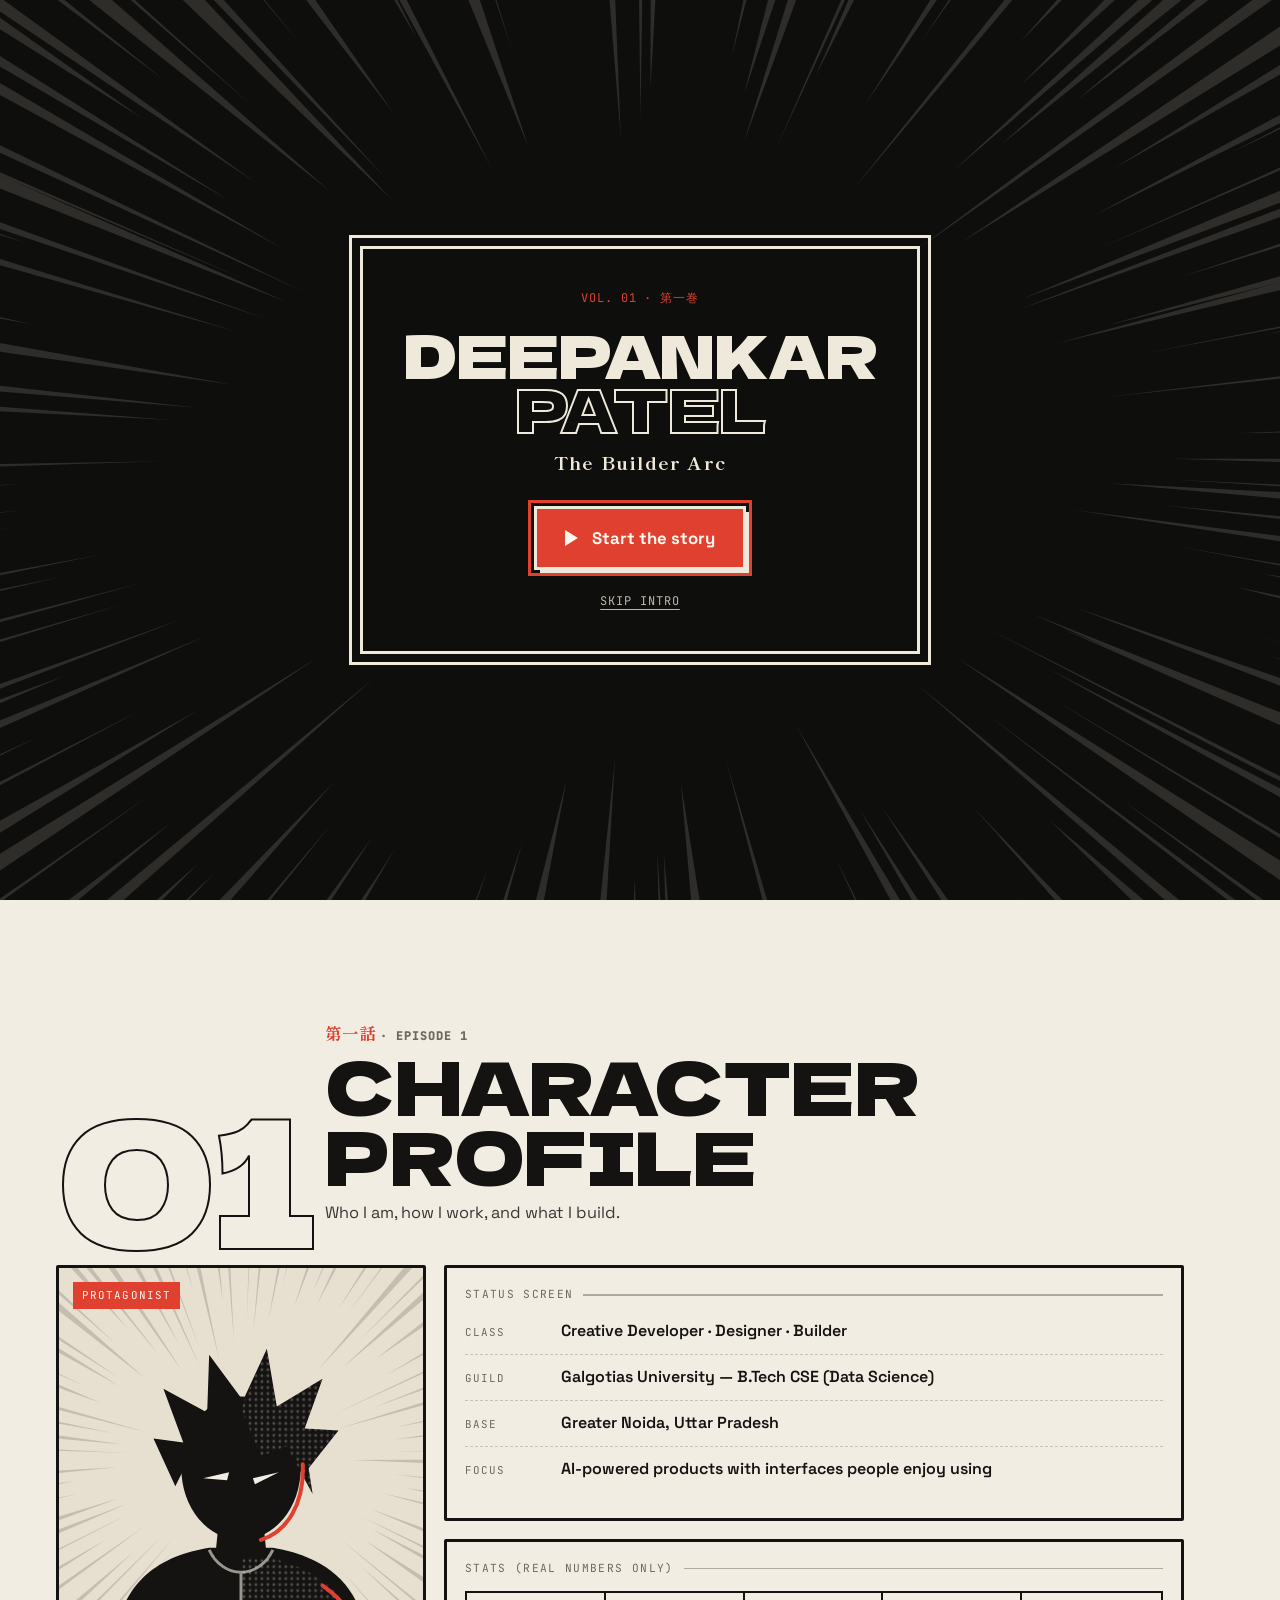
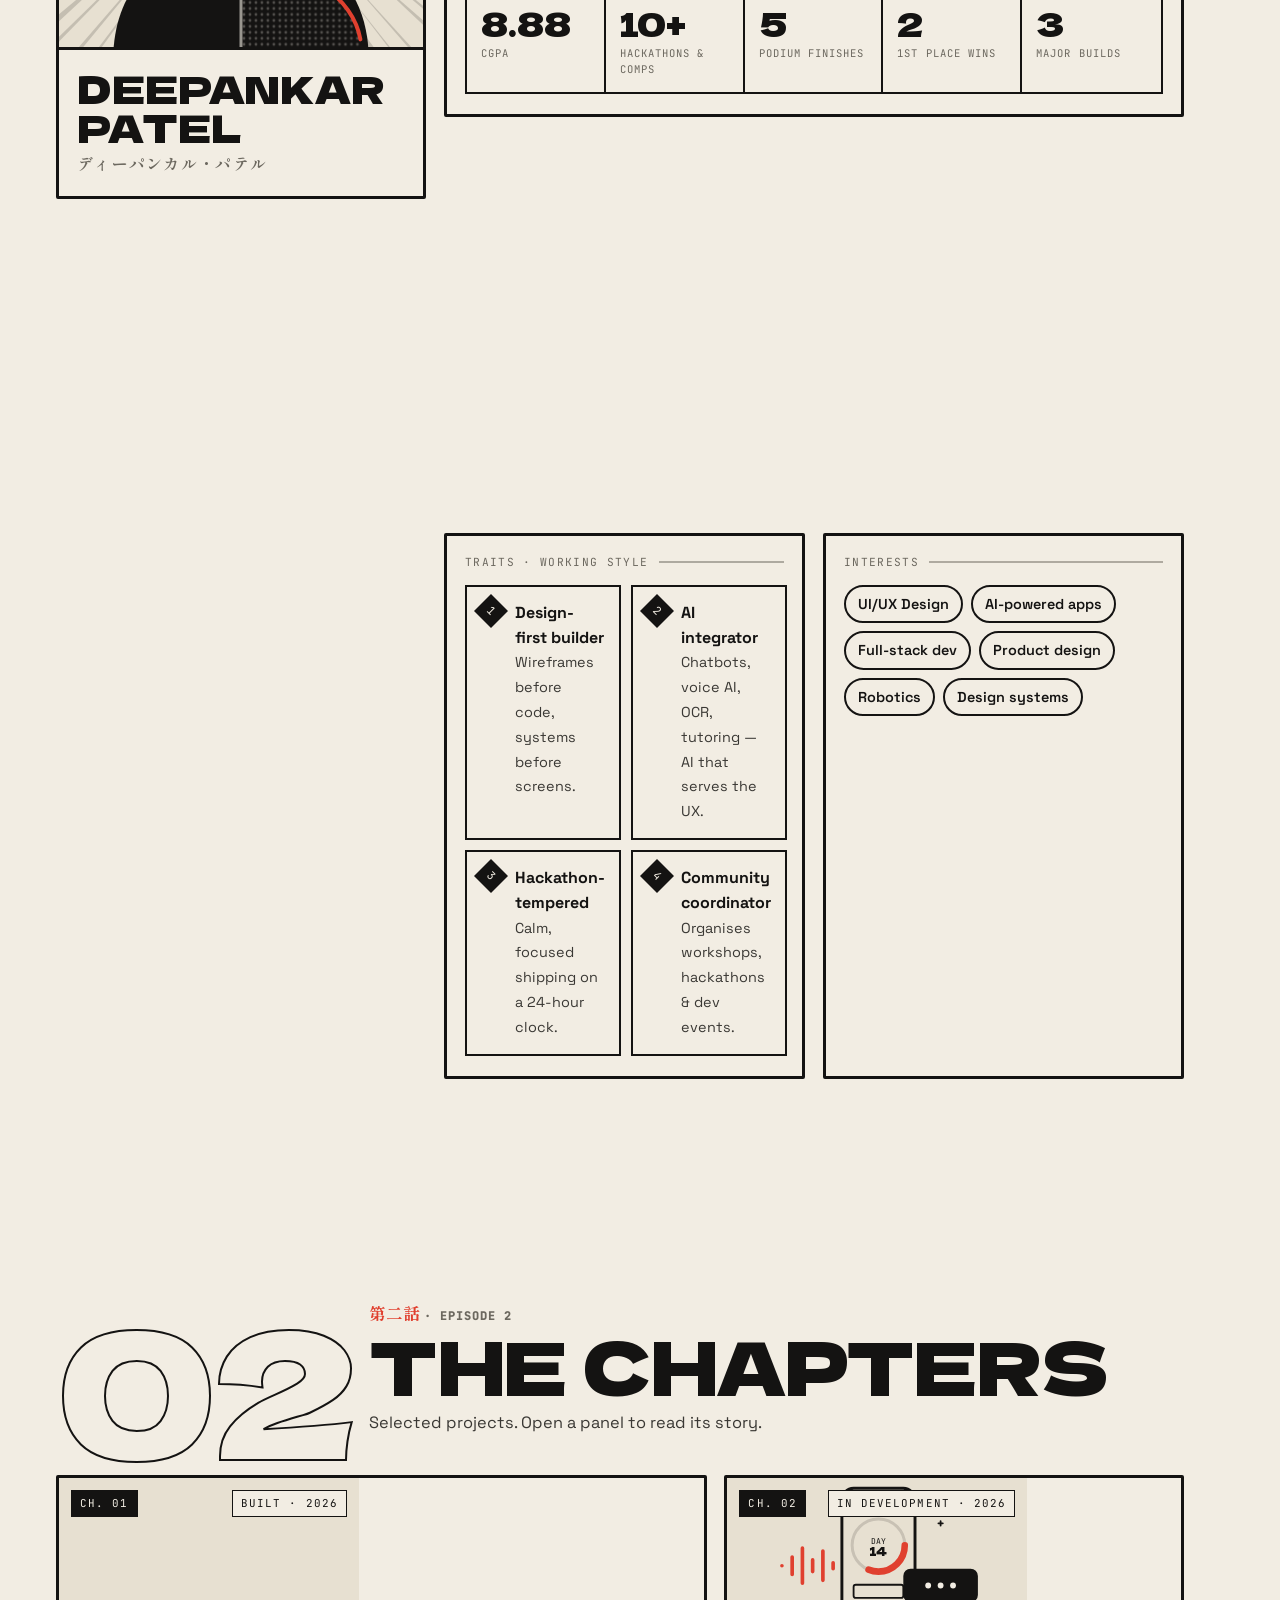
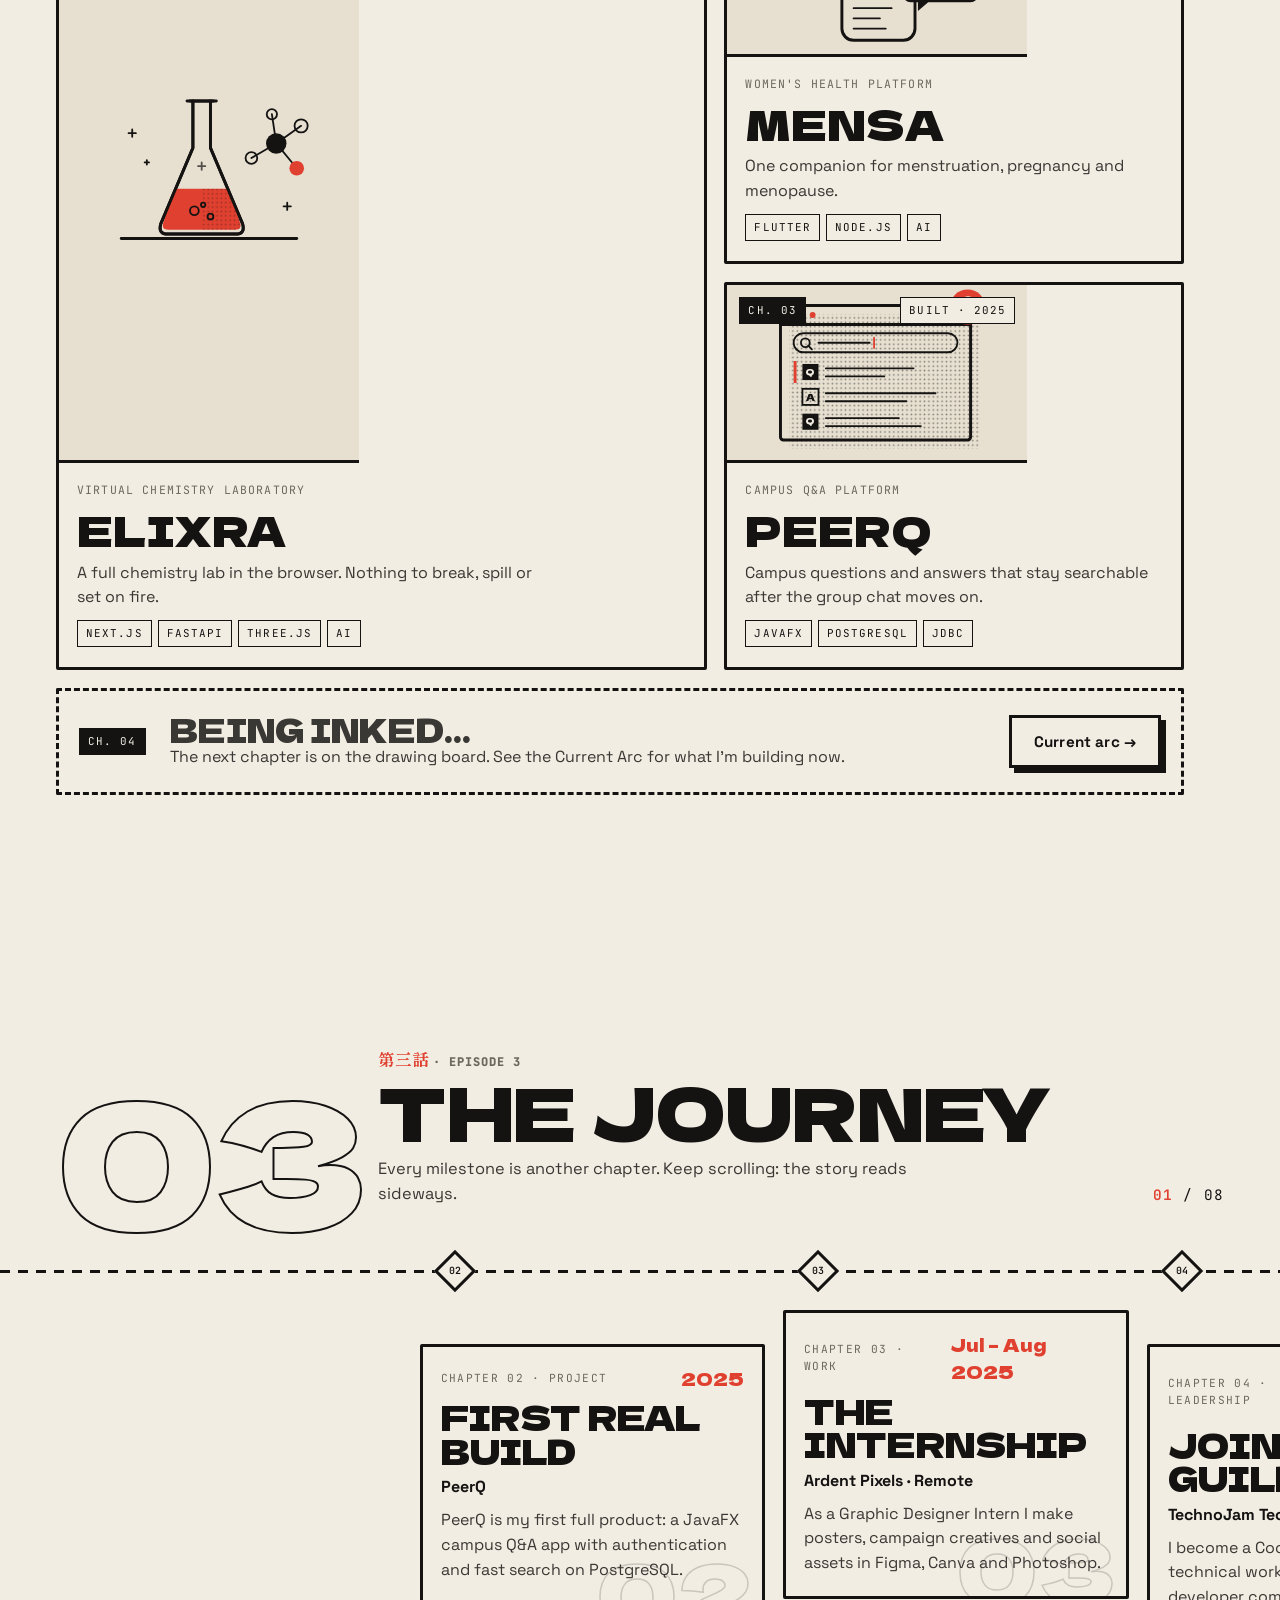
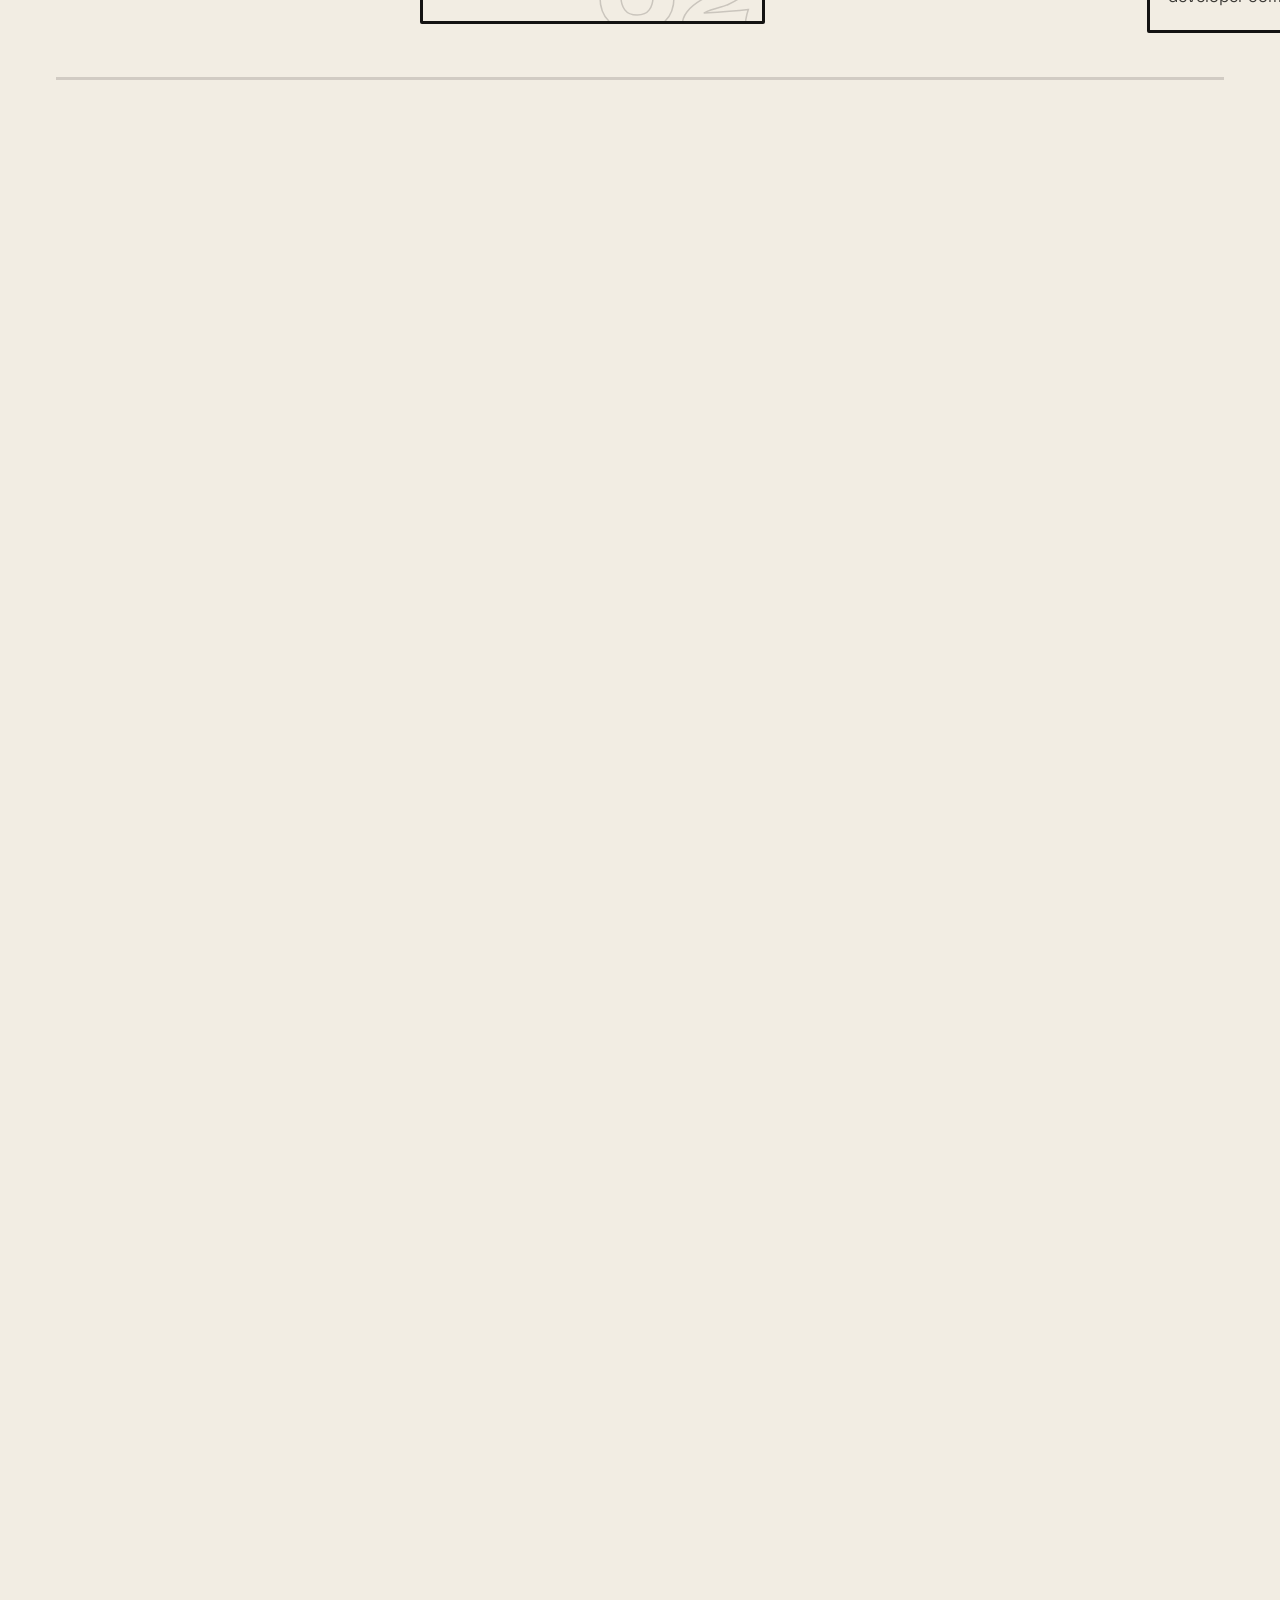
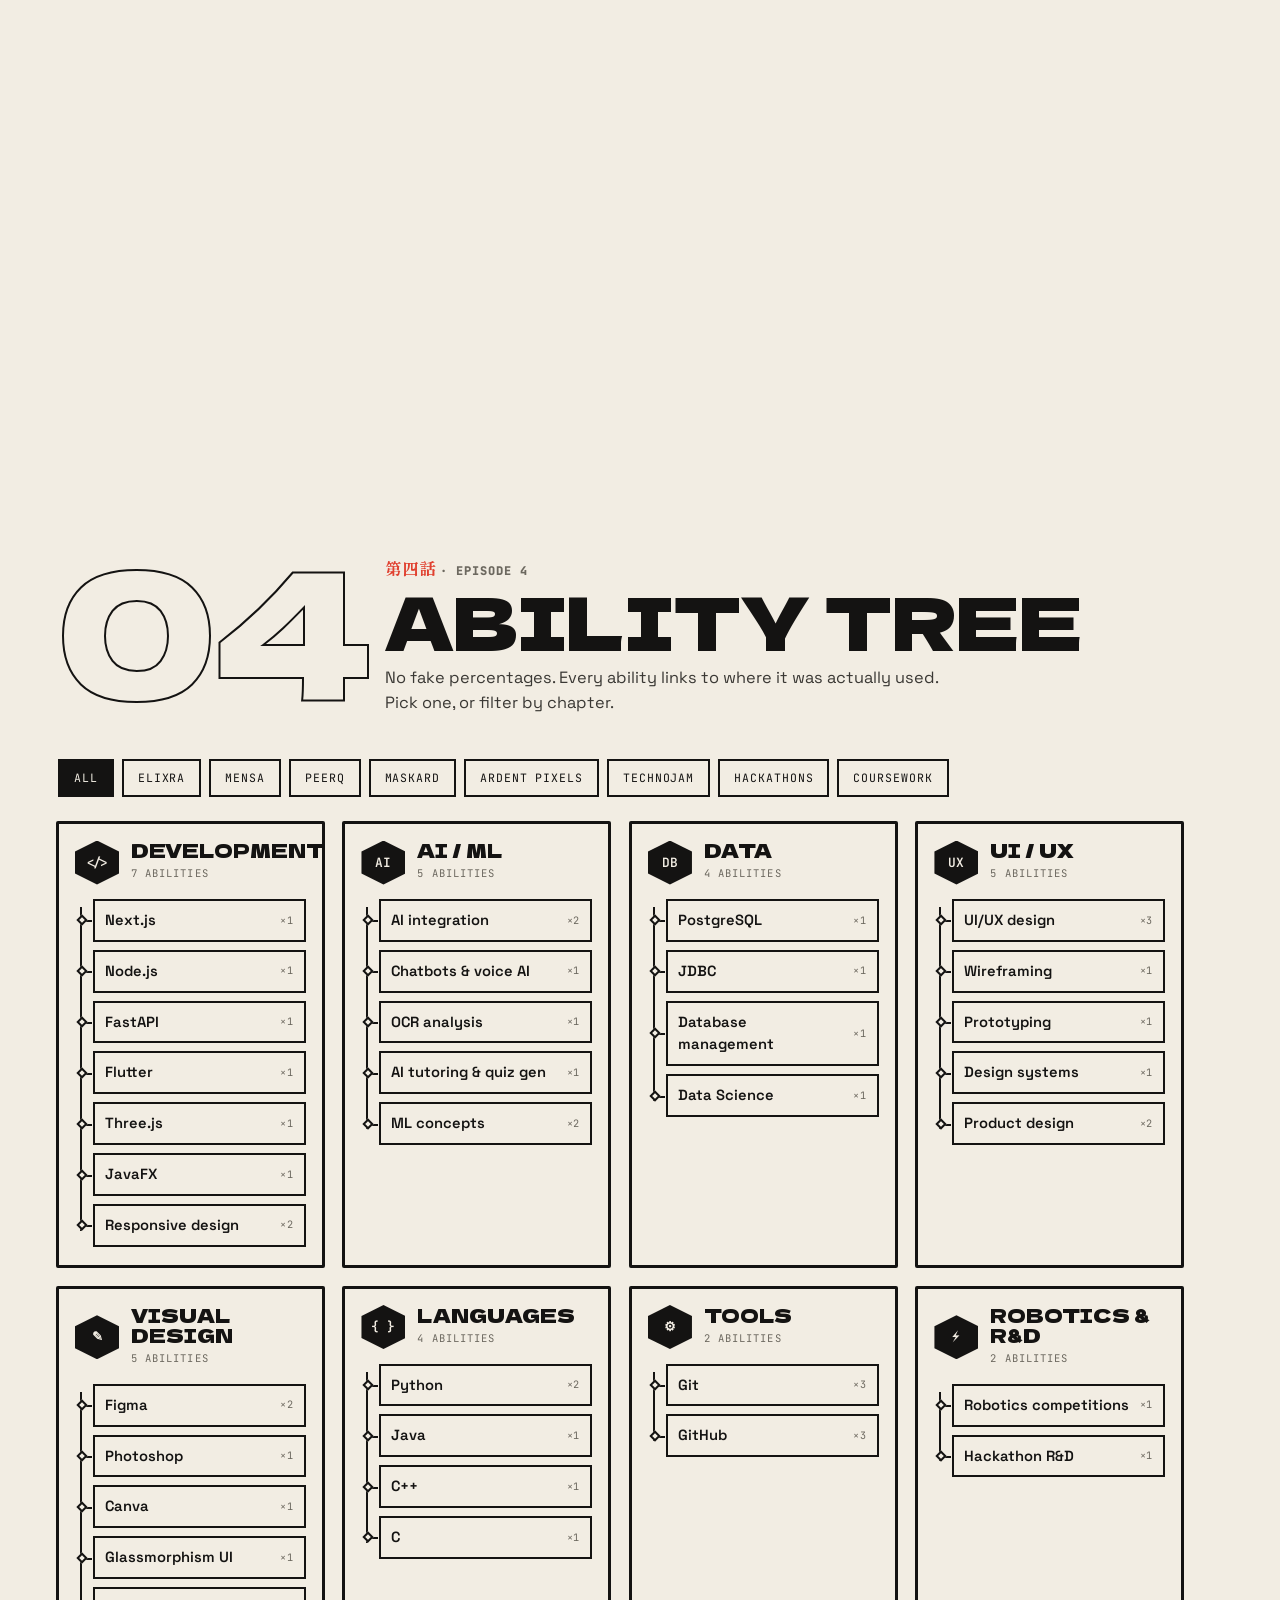
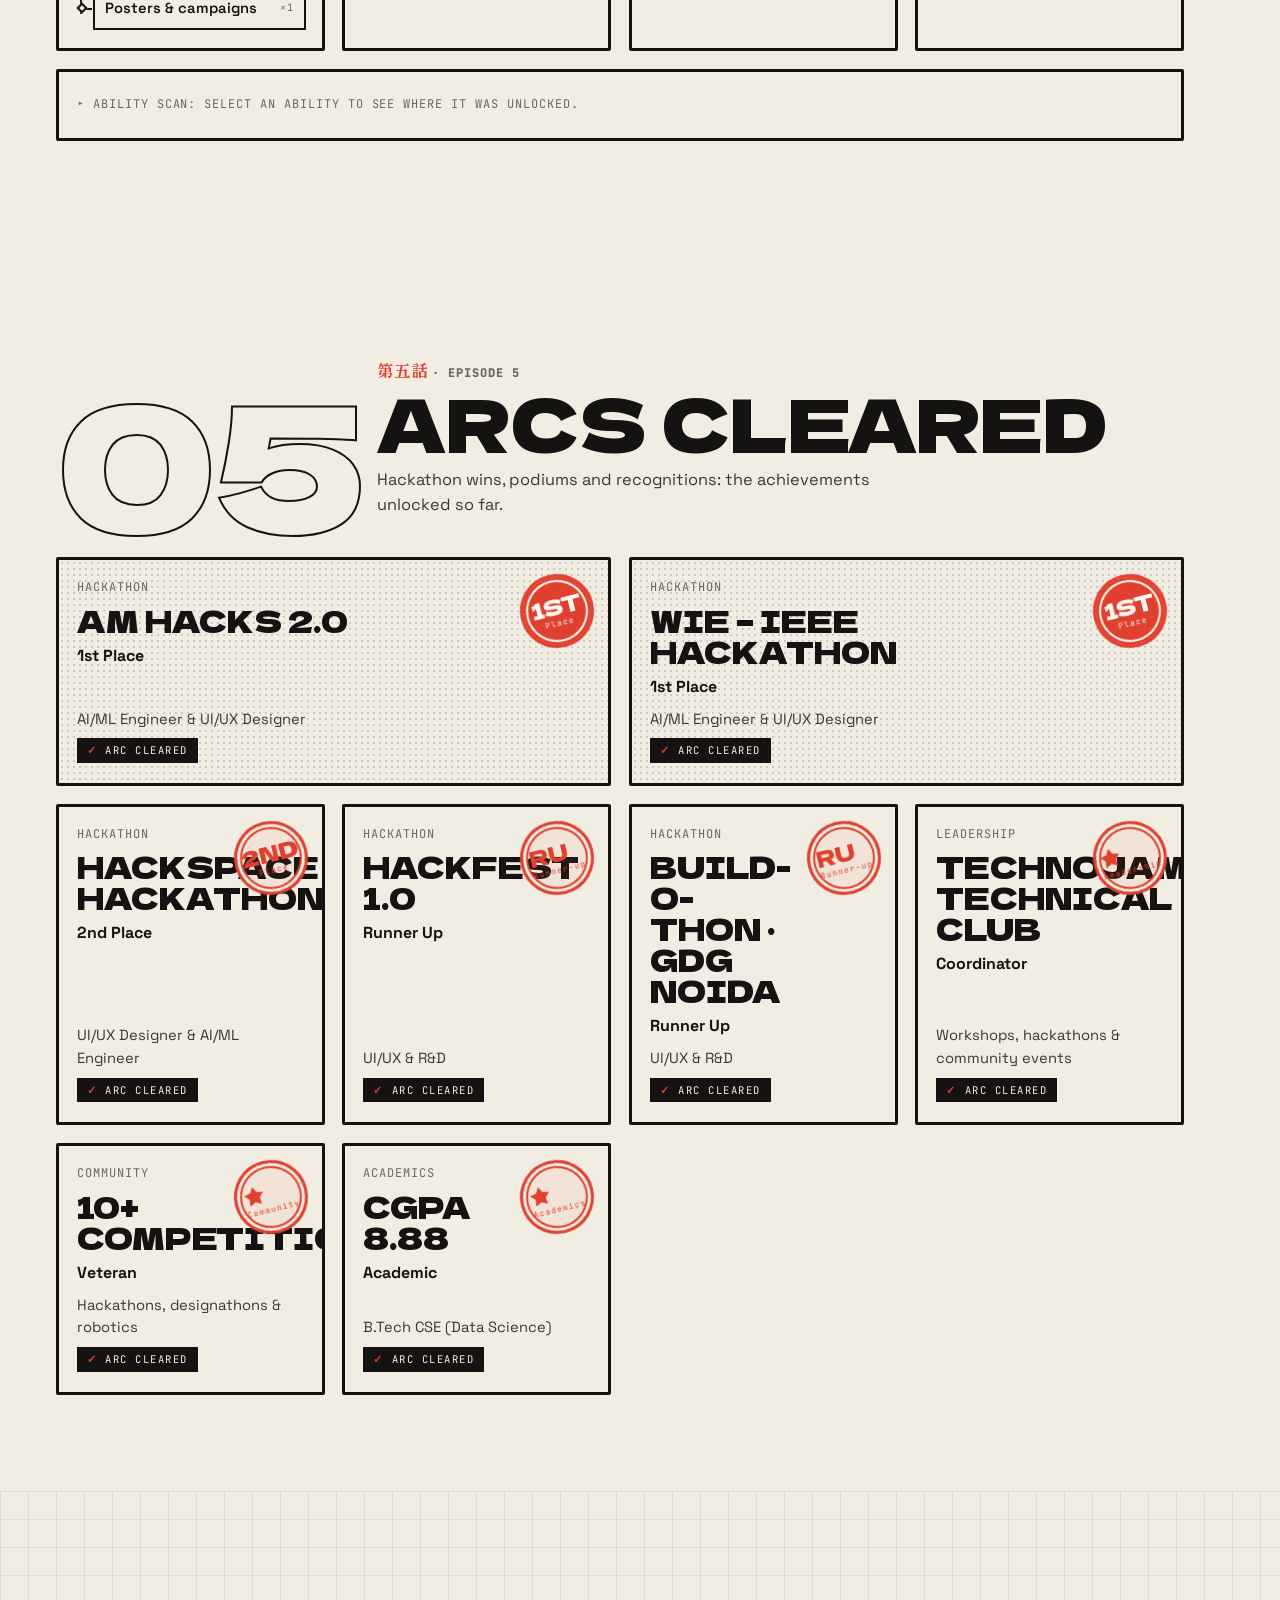
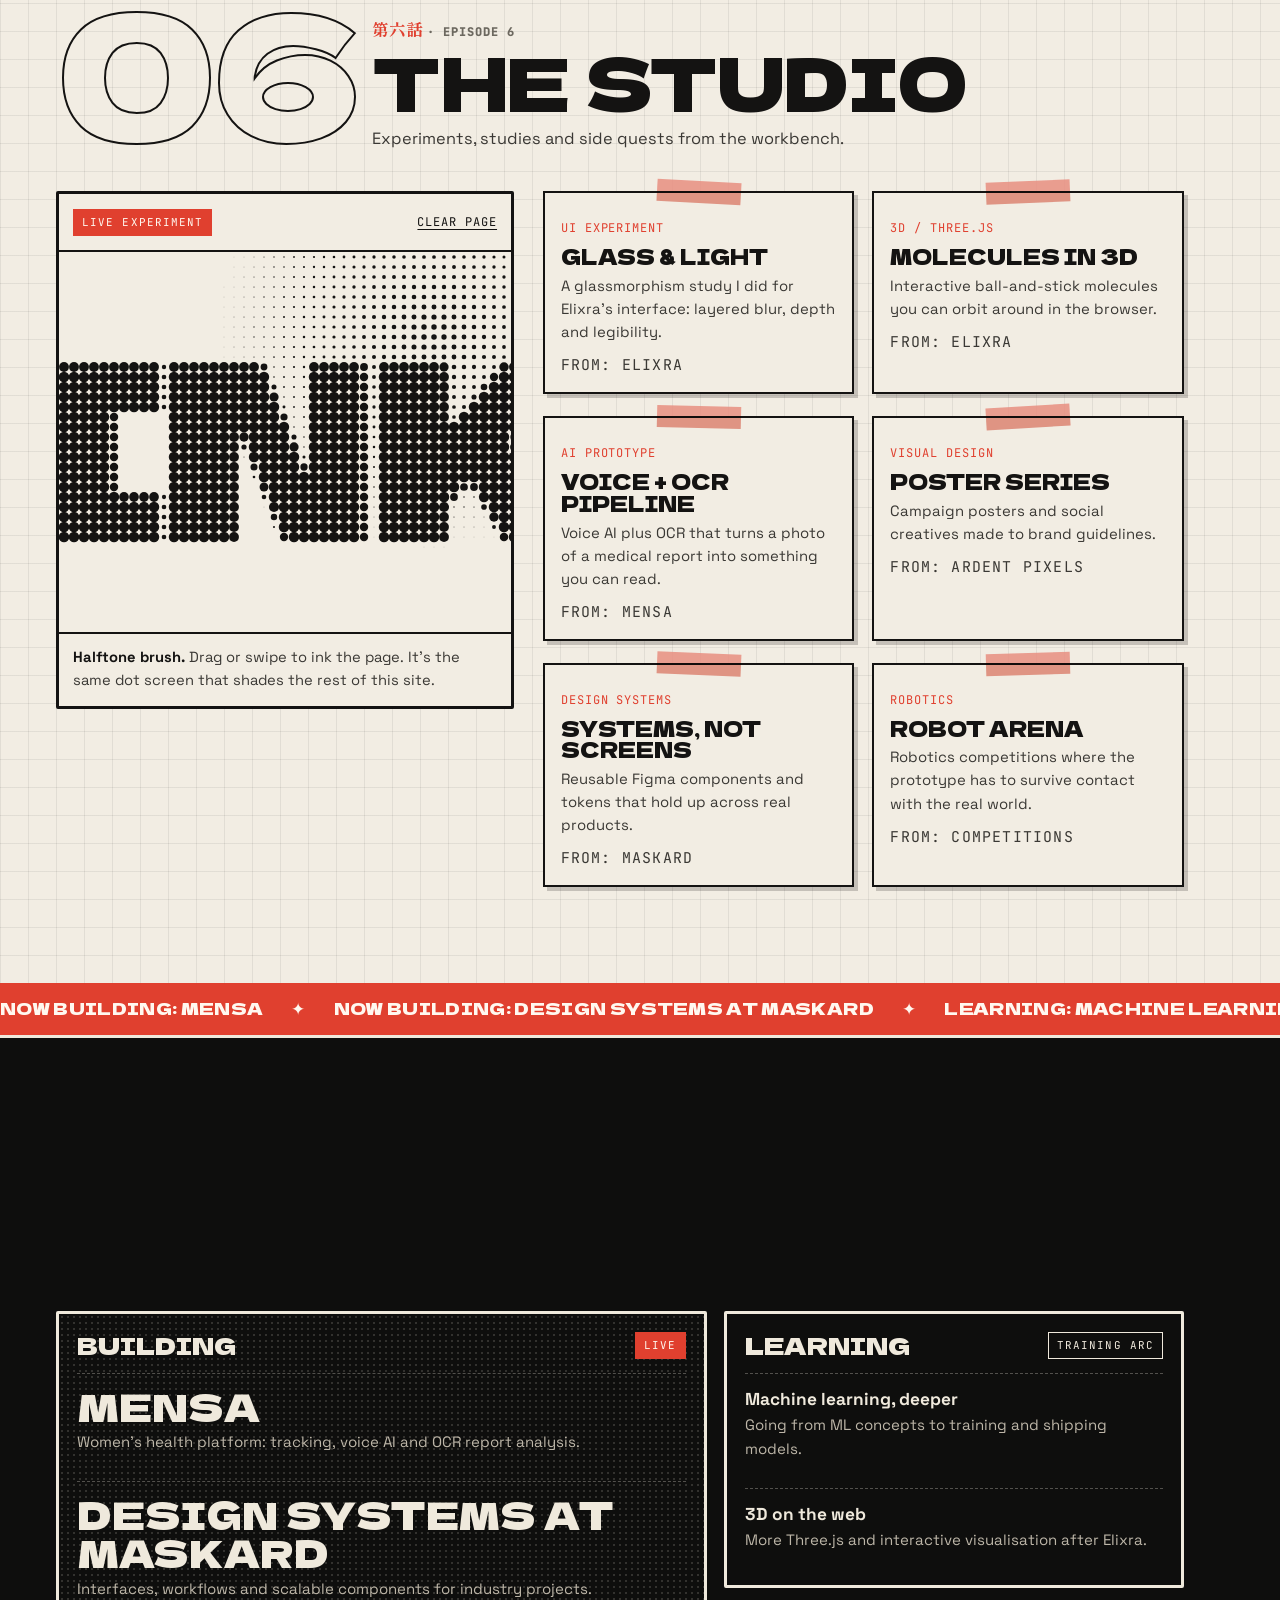
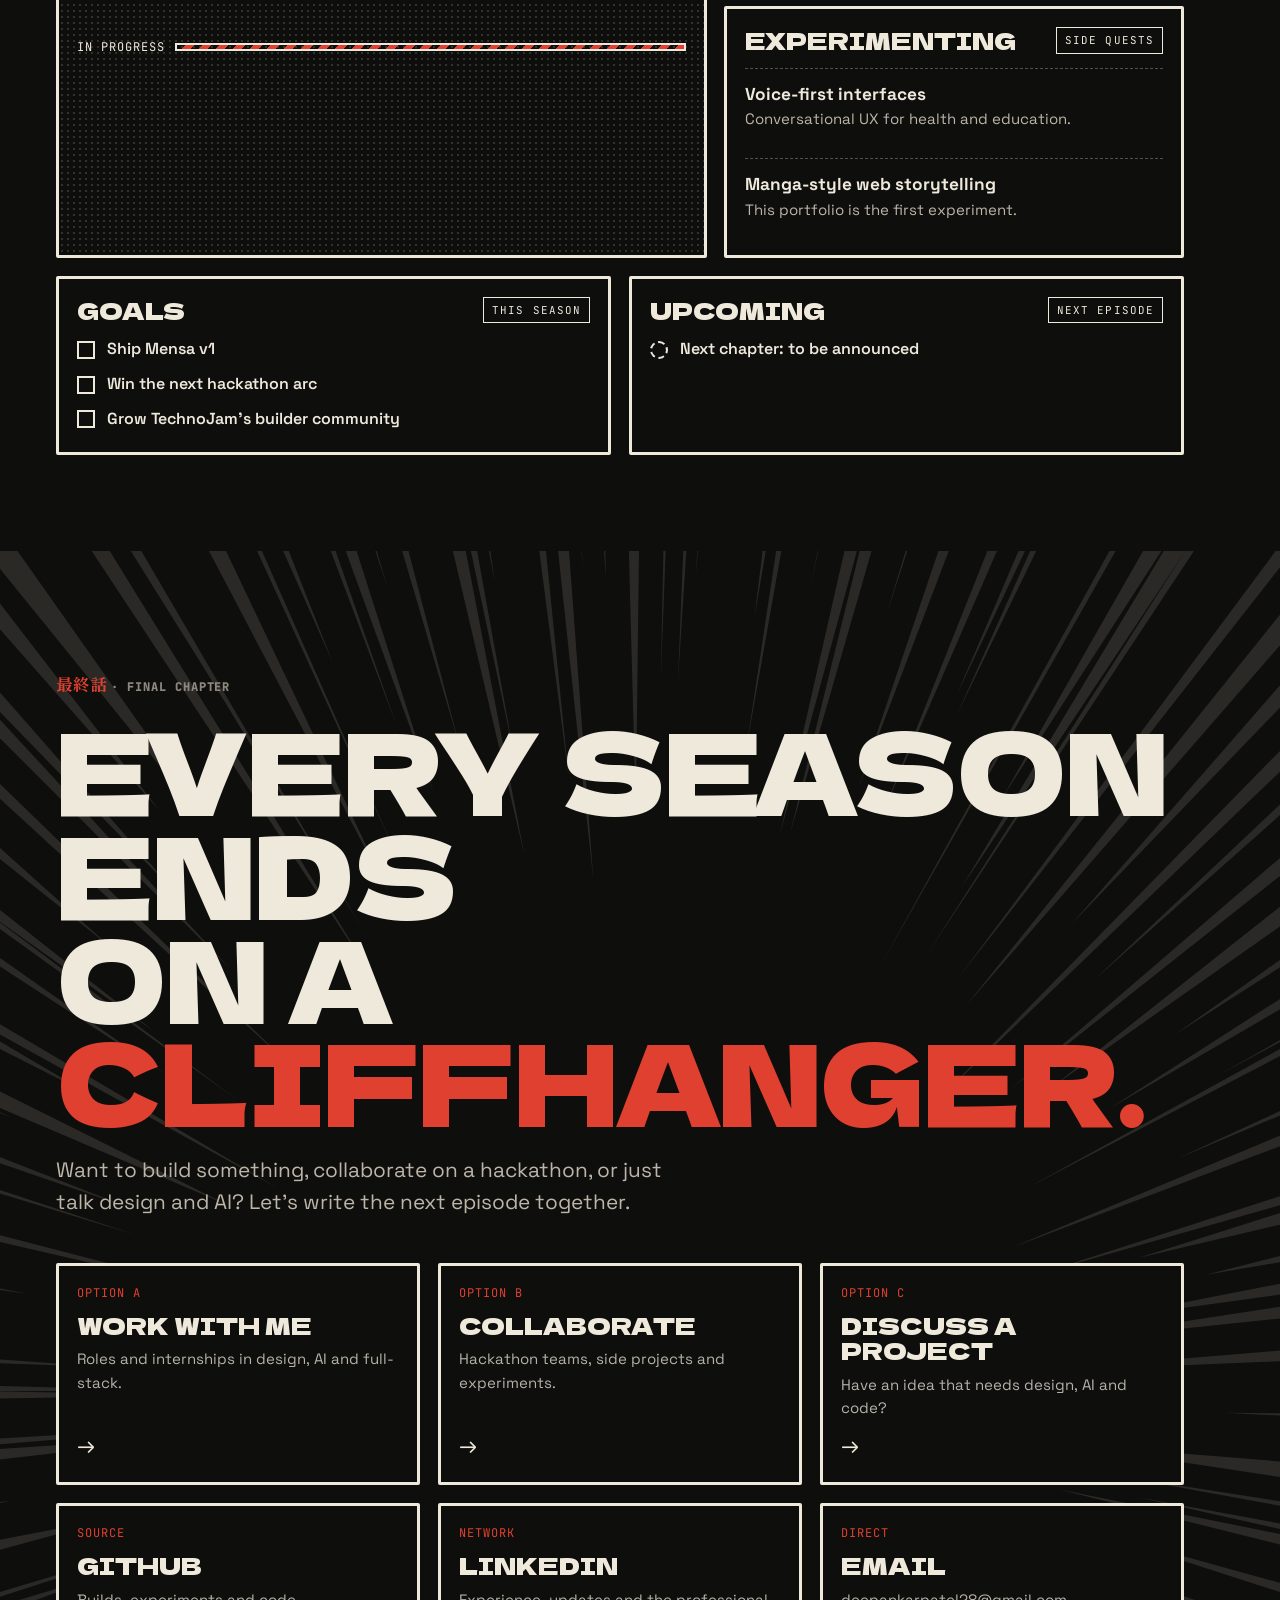
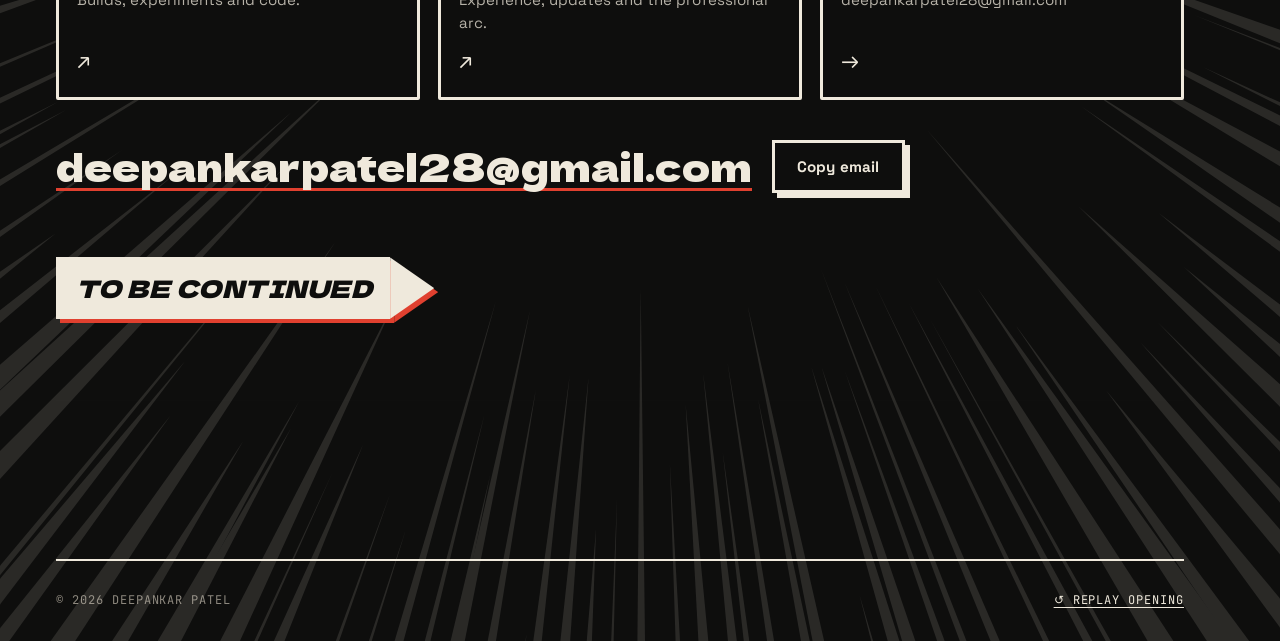
==== index.html @ 306b72bd "first commit" ====
<!doctype html>
<html lang="en">
<head>
  <meta charset="utf-8" />
  <meta name="viewport" content="width=device-width, initial-scale=1, viewport-fit=cover" />
  <title>Deepankar Patel — Vol. 01</title>
  <meta name="description" content="Deepankar Patel — creative developer, UI/UX designer and AI builder. An interactive manga-style portfolio: projects, journey, skills and hackathon arcs." />
  <meta name="theme-color" content="#f2ede3" />
  <meta property="og:title" content="Deepankar Patel — Vol. 01" />
  <meta property="og:description" content="Creative developer · designer · builder. Read the story." />
  <meta property="og:type" content="website" />
  <link rel="icon" href="assets/img/favicon.svg" type="image/svg+xml" />
  <link rel="preconnect" href="https://fonts.googleapis.com" />
  <link rel="preconnect" href="https://fonts.gstatic.com" crossorigin />
  <link href="https://fonts.googleapis.com/css2?family=Dela+Gothic+One&family=JetBrains+Mono:wght@400;600&family=Shippori+Mincho+B1:wght@700;800&family=Space+Grotesk:wght@400;500;600;700&display=swap" rel="stylesheet" />
  <link rel="stylesheet" href="assets/css/style.css" />
  <script>
    /* Apply the saved theme before first paint */
    (function () {
      try {
        var t = localStorage.getItem("dp-theme");
        if (t === "light" || t === "dark") document.documentElement.setAttribute("data-theme", t);
      } catch (e) {}
      document.documentElement.classList.add("js");
    })();
  </script>
</head>
<body>
  <a class="skip-link" href="#main">Skip to content</a>

  <!-- ============================== OPENING SEQUENCE ============================== -->
  <div class="opening" id="opening" role="dialog" aria-modal="true" aria-labelledby="opening-title">
    <div class="opening__lines" data-speedlines="140" aria-hidden="true"></div>
    <div class="opening__shard opening__shard--a" aria-hidden="true"></div>
    <div class="opening__shard opening__shard--b" aria-hidden="true"></div>
    <div class="opening__shard opening__shard--c" aria-hidden="true"></div>
    <div class="opening__cover">
      <p class="opening__vol mono">VOL. 01 · 第一巻</p>
      <h1 class="opening__title" id="opening-title">
        <span>Deepankar</span>
        <span>Patel</span>
      </h1>
      <p class="opening__sub">The Builder Arc</p>
      <button class="opening__start" id="opening-start" type="button">
        <span class="opening__play" aria-hidden="true"></span>
        Start the story
      </button>
      <button class="opening__skip mono" id="opening-skip" type="button">Skip intro</button>
    </div>
  </div>

  <!-- ============================== NAVIGATION ============================== -->
  <div class="progress" aria-hidden="true"><span id="progress-bar"></span></div>

  <header class="topbar" id="topbar">
    <a class="stamp" href="#home" aria-label="Deepankar Patel — back to top">
      <span>DP</span>
    </a>
    <div class="topbar__chapter mono" aria-live="polite">
      <span class="topbar__num" id="chapter-num">00</span>
      <span class="topbar__sep" aria-hidden="true">/</span>
      <span class="topbar__name" id="chapter-name">Prologue</span>
    </div>
    <div class="topbar__actions">
      <button class="icon-btn" id="theme-toggle" type="button" aria-label="Toggle dark mode">
        <svg viewBox="0 0 24 24" aria-hidden="true"><path d="M12 3a9 9 0 1 0 9 9 7 7 0 0 1-9-9z"/></svg>
      </button>
      <button class="index-btn" id="index-open" type="button" aria-expanded="false" aria-controls="index">
        <span class="index-btn__bars" aria-hidden="true"><i></i><i></i></span>
        <span class="mono">Index</span>
      </button>
    </div>
  </header>

  <nav class="rail" aria-label="Chapters">
    <ol id="rail-list"></ol>
  </nav>

  <div class="index" id="index" role="dialog" aria-modal="true" aria-label="Table of contents" hidden>
    <div class="index__head">
      <p class="mono">Table of contents · 目次</p>
      <button class="index__close" id="index-close" type="button" aria-label="Close index">
        <span aria-hidden="true">×</span>
      </button>
    </div>
    <ol class="index__grid" id="index-list"></ol>
  </div>

  <div class="cursor" aria-hidden="true"><span></span></div>

  <main id="main">
    <!-- ============================== 00 · HERO ============================== -->
    <section class="chapter hero" id="home" data-chapter="00" data-title="Prologue" data-label="Home" data-kanji="序章">
      <div class="hero__page">
        <div class="panel hero__title reveal" data-parallax="6">
          <div class="speedlines" data-speedlines="90" aria-hidden="true"></div>
          <p class="hero__kicker mono">Vol. 01 — A builder's story</p>
          <h2 class="hero__name" aria-label="Deepankar Patel">
            <span class="hero__line" data-split>Deepankar</span>
            <span class="hero__line hero__line--outline" data-split>Patel</span>
          </h2>
          <p class="hero__role">
            <span class="hero__role-label mono">Class:</span>
            <span class="hero__role-text" id="role-rotator">Creative Developer</span>
          </p>
          <div class="bubble bubble--hero" id="hero-bubble">
            <p></p>
          </div>
          <div class="hero__cta">
            <a class="btn btn--primary" href="#about">Start reading <span aria-hidden="true">↓</span></a>
            <a class="btn btn--ghost" href="#projects">Jump to projects</a>
          </div>
        </div>

        <div class="panel hero__eye reveal" data-parallax="-10">
          <div class="speedlines speedlines--focus" data-speedlines="70" aria-hidden="true"></div>
          <svg class="eye" viewBox="0 0 400 260" role="img" aria-label="Manga close-up of a determined eye that follows your cursor">
            <defs>
              <pattern id="tone" width="6" height="6" patternUnits="userSpaceOnUse">
                <circle cx="3" cy="3" r="1.3" class="tone-dot" />
              </pattern>
              <pattern id="tone-fine" width="4" height="4" patternUnits="userSpaceOnUse">
                <circle cx="2" cy="2" r=".9" class="tone-dot-light" />
              </pattern>
              <clipPath id="eye-clip">
                <path d="M46 150 C 110 70, 280 48, 356 128 C 300 196, 150 214, 46 150 Z" />
              </clipPath>
            </defs>
            <!-- brow -->
            <path class="eye__brow" d="M52 78 C 120 50, 220 26, 352 44 L 348 58 C 230 46, 140 66, 60 96 Z" />
            <g class="eye__ball">
              <path class="eye__white" d="M46 150 C 110 70, 280 48, 356 128 C 300 196, 150 214, 46 150 Z" />
              <g clip-path="url(#eye-clip)">
                <g class="eye__iris" id="eye-iris">
                  <circle cx="200" cy="132" r="66" class="eye__iris-outer" />
                  <circle cx="200" cy="132" r="52" fill="url(#tone)" />
                  <path d="M150 150 A 52 52 0 0 0 250 150 Z" class="eye__iris-glow" />
                  <circle cx="200" cy="132" r="24" class="eye__pupil" />
                  <ellipse cx="226" cy="104" rx="15" ry="12" class="eye__shine" />
                  <circle cx="178" cy="160" r="6" class="eye__shine" />
                </g>
                <!-- lid shadow -->
                <path d="M40 150 C 110 70, 280 48, 360 128 L 360 110 C 280 30, 110 50, 40 130 Z" fill="url(#tone)" />
              </g>
              <!-- lash line -->
              <path class="eye__lash" d="M40 154 C 104 72, 282 44, 362 126 L 380 116 M 330 92 L 352 70 M 302 76 L 316 52" />
              <path class="eye__lower" d="M120 188 C 190 204, 270 190, 330 150" />
            </g>
            <!-- hatch -->
            <g class="eye__hatch">
              <path d="M150 222 l 14 -10 M 170 226 l 14 -10 M 190 228 l 14 -10 M 210 228 l 14 -10 M 230 226 l 14 -10" />
            </g>
          </svg>
          <p class="narration">Greater Noida, 2026. A student who builds like every round is the final round.</p>
        </div>

        <div class="panel hero__stats reveal" data-parallax="4">
          <ul class="hero__stat-list">
            <li><strong>2×</strong><span>1st place</span></li>
            <li><strong>5</strong><span>podiums</span></li>
            <li><strong>10+</strong><span>hackathons</span></li>
          </ul>
        </div>

        <p class="hero__vertical" aria-hidden="true">ディーパンカル・パテル</p>
      </div>
      <a class="scroll-cue mono" href="#about" aria-label="Scroll to chapter one">
        <span>Scroll to read</span><i aria-hidden="true"></i>
      </a>
    </section>

    <!-- ============================== 01 · ABOUT ============================== -->
    <section class="chapter about" id="about" data-chapter="01" data-title="Character Profile" data-label="About" data-kanji="第一話">
      <header class="chapter__head reveal">
        <span class="chapter__num" aria-hidden="true">01</span>
        <div>
          <p class="chapter__kanji">第一話 <span class="mono">· Episode 1</span></p>
          <h2 class="chapter__title">Character Profile</h2>
          <p class="chapter__sub">Who I am, how I work, and what I build.</p>
        </div>
      </header>

      <div class="profile" id="profile"></div>
    </section>

    <!-- ============================== 02 · PROJECTS ============================== -->
    <section class="chapter projects" id="projects" data-chapter="02" data-title="The Chapters" data-label="Projects" data-kanji="第二話">
      <header class="chapter__head reveal">
        <span class="chapter__num" aria-hidden="true">02</span>
        <div>
          <p class="chapter__kanji">第二話 <span class="mono">· Episode 2</span></p>
          <h2 class="chapter__title">The Chapters</h2>
          <p class="chapter__sub">Selected projects. Open a panel to read its story.</p>
        </div>
      </header>
      <div class="project-page" id="project-page"></div>
    </section>

    <!-- ============================== 03 · JOURNEY ============================== -->
    <section class="chapter journey" id="journey" data-chapter="03" data-title="The Journey" data-label="Journey" data-kanji="第三話">
      <div class="journey__pin" id="journey-pin">
        <header class="chapter__head reveal">
          <span class="chapter__num" aria-hidden="true">03</span>
          <div>
            <p class="chapter__kanji">第三話 <span class="mono">· Episode 3</span></p>
            <h2 class="chapter__title">The Journey</h2>
            <p class="chapter__sub">Every milestone is another chapter. <span class="only-desktop">Keep scrolling: the story reads sideways.</span></p>
          </div>
          <p class="journey__count mono" aria-hidden="true"><span id="journey-current">01</span> / <span id="journey-total">08</span></p>
        </header>
        <div class="journey__viewport">
          <ol class="journey__track" id="journey-track"></ol>
        </div>
        <div class="journey__bar" aria-hidden="true"><span id="journey-bar"></span></div>
      </div>
    </section>

    <!-- ============================== 04 · SKILLS ============================== -->
    <section class="chapter skills" id="skills" data-chapter="04" data-title="Ability Tree" data-label="Skills" data-kanji="第四話">
      <header class="chapter__head reveal">
        <span class="chapter__num" aria-hidden="true">04</span>
        <div>
          <p class="chapter__kanji">第四話 <span class="mono">· Episode 4</span></p>
          <h2 class="chapter__title">Ability Tree</h2>
          <p class="chapter__sub">No fake percentages. Every ability links to where it was actually used. Pick one, or filter by chapter.</p>
        </div>
      </header>
      <div class="skill-filter" id="skill-filter" role="group" aria-label="Filter abilities by where they were used"></div>
      <div class="skill-board" id="skill-board"></div>
      <div class="skill-scan panel" id="skill-scan" aria-live="polite">
        <p class="skill-scan__hint mono">▸ Ability scan: select an ability to see where it was unlocked.</p>
      </div>
    </section>

    <!-- ============================== 05 · ACHIEVEMENTS ============================== -->
    <section class="chapter arcs" id="achievements" data-chapter="05" data-title="Arcs Cleared" data-label="Achievements" data-kanji="第五話">
      <header class="chapter__head reveal">
        <span class="chapter__num" aria-hidden="true">05</span>
        <div>
          <p class="chapter__kanji">第五話 <span class="mono">· Episode 5</span></p>
          <h2 class="chapter__title">Arcs Cleared</h2>
          <p class="chapter__sub">Hackathon wins, podiums and recognitions: the achievements unlocked so far.</p>
        </div>
      </header>
      <ul class="arc-grid" id="arc-grid"></ul>
    </section>

    <!-- ============================== 06 · LAB ============================== -->
    <section class="chapter lab" id="lab" data-chapter="06" data-title="The Studio" data-label="Lab" data-kanji="第六話">
      <header class="chapter__head reveal">
        <span class="chapter__num" aria-hidden="true">06</span>
        <div>
          <p class="chapter__kanji">第六話 <span class="mono">· Episode 6</span></p>
          <h2 class="chapter__title">The Studio</h2>
          <p class="chapter__sub">Experiments, studies and side quests from the workbench.</p>
        </div>
      </header>
      <div class="lab__desk">
        <figure class="lab__live panel reveal">
          <div class="lab__live-head">
            <span class="tag tag--accent">Live experiment</span>
            <button class="lab__clear mono" id="ink-clear" type="button">Clear page</button>
          </div>
          <canvas id="ink-canvas" aria-label="Interactive halftone ink canvas. Drag across it to paint with halftone dots."></canvas>
          <figcaption>
            <strong>Halftone brush.</strong> Drag or swipe to ink the page. It's the same dot screen that shades the rest of this site.
          </figcaption>
        </figure>
        <ul class="lab__board" id="lab-board"></ul>
      </div>
    </section>

    <!-- ============================== 07 · CURRENT ARC ============================== -->
    <section class="chapter now invert" id="now" data-chapter="07" data-title="Current Arc" data-label="Now" data-kanji="第七話">
      <div class="marquee" aria-hidden="true"><div class="marquee__inner" id="now-marquee"></div></div>
      <header class="chapter__head reveal">
        <span class="chapter__num" aria-hidden="true">07</span>
        <div>
          <p class="chapter__kanji">第七話 <span class="mono">· Episode 7</span></p>
          <h2 class="chapter__title">Current Arc <span class="onair mono"><i></i>Now inking</span></h2>
          <p class="chapter__sub" id="now-updated"></p>
        </div>
      </header>
      <div class="now-grid" id="now-grid"></div>
    </section>

    <!-- ============================== 08 · FINAL ============================== -->
    <section class="chapter final invert" id="contact" data-chapter="08" data-title="Final Chapter" data-label="Contact" data-kanji="最終話">
      <div class="speedlines speedlines--final" data-speedlines="160" aria-hidden="true"></div>
      <div class="final__inner">
        <p class="chapter__kanji final__kanji">最終話 <span class="mono">· Final Chapter</span></p>
        <h2 class="final__title reveal">
          <span>Every season ends</span>
          <span>on a <em>cliffhanger.</em></span>
        </h2>
        <p class="final__lede reveal">Want to build something, collaborate on a hackathon, or just talk design and AI? Let's write the next episode together.</p>

        <div class="final__panels" id="final-panels"></div>

        <div class="final__email reveal">
          <a class="final__address" id="final-address" href="#"></a>
          <button class="btn btn--light" id="copy-email" type="button">Copy email</button>
          <span class="bubble bubble--tiny" id="copy-bubble" role="status"></span>
        </div>

        <a class="tbc reveal" href="#home" id="tbc">
          <span class="tbc__text">To be continued</span>
          <span class="tbc__arrow" aria-hidden="true"></span>
          <span class="visually-hidden">(back to the start)</span>
        </a>
      </div>

      <div class="credits" aria-label="Credits">
        <div class="credits__roll">
          <p><span>Story &amp; direction</span>Deepankar Patel</p>
          <p><span>Interface design</span>Deepankar Patel</p>
          <p><span>Engineering</span>HTML · CSS · JavaScript</p>
          <p><span>Screentone</span>Hand-set halftone, 6px</p>
          <p><span>Special thanks</span>TechnoJam &amp; every hackathon team</p>
          <p><span>Next volume</span>In production</p>
        </div>
      </div>

      <footer class="footer mono">
        <span>© <span id="year">2026</span> Deepankar Patel</span>
        <button class="footer__replay" id="replay" type="button">↺ Replay opening</button>
      </footer>
    </section>
  </main>

  <!-- ============================== CHAPTER READER (project detail) ============================== -->
  <div class="reader" id="reader" role="dialog" aria-modal="true" aria-labelledby="reader-title" hidden>
    <div class="reader__backdrop" data-close></div>
    <article class="reader__page" id="reader-page" tabindex="-1"></article>
  </div>

  <noscript>
    <div class="noscript">
      <h2>Deepankar Patel</h2>
      <p>Creative developer, UI/UX designer and AI builder. Enable JavaScript for the full interactive story, or reach me at
      <a href="mailto:deepankarpatel28@gmail.com">deepankarpatel28@gmail.com</a> ·
      <a href="https://github.com/dpp0007">GitHub</a> ·
      <a href="https://www.linkedin.com/in/dpp07/">LinkedIn</a>.</p>
    </div>
  </noscript>

  <script src="assets/js/data.js"></script>
  <script src="assets/js/main.js"></script>
</body>
</html>
---- assets/css/style.css ----
/* ==========================================================================
   DEEPANKAR PATEL — VOL. 01
   Ink, paper and one stamp of vermilion.
   ========================================================================== */

/* ----------------------------------------------------------------- TOKENS */
:root {
  --c-paper: #f2ede3;
  --c-paper-2: #e7e0d1;
  --c-ink: #141312;
  --c-ink-2: #3a3834;
  --c-night: #0e0e0d;
  --c-night-2: #1a1917;
  --c-bone: #efe9dc;
  --c-bone-2: #bdb6a8;

  --paper: var(--c-paper);
  --paper-2: var(--c-paper-2);
  --ink: var(--c-ink);
  --ink-2: var(--c-ink-2);
  --muted: #6c685f;
  --accent: #e0402f;
  --accent-ink: #fff8f0;

  /* colours used by .invert sections */
  --inv-paper: var(--c-night);
  --inv-paper-2: var(--c-night-2);
  --inv-ink: var(--c-bone);
  --inv-ink-2: var(--c-bone-2);
  --inv-muted: #8e897f;

  --tone: color-mix(in srgb, var(--ink) 16%, transparent);
  --stroke: 3px;
  --gutter: clamp(10px, 1.4vw, 18px);
  --pad: 16px;
  --maxw: 1320px;
  --radius: 2px;

  --f-display: "Dela Gothic One", "Arial Black", Impact, sans-serif;
  --f-body: "Space Grotesk", system-ui, -apple-system, "Segoe UI", sans-serif;
  --f-mono: "JetBrains Mono", ui-monospace, Menlo, monospace;
  --f-jp: "Shippori Mincho B1", "Hiragino Mincho ProN", "Yu Mincho", serif;

  --ease-out: cubic-bezier(.16, 1, .3, 1);
  --ease-snap: cubic-bezier(.7, 0, .2, 1);
  --topbar-h: 64px;

  color-scheme: light;
}

@media (prefers-color-scheme: dark) {
  :root:not([data-theme="light"]) {
    --paper: var(--c-night);
    --paper-2: var(--c-night-2);
    --ink: var(--c-bone);
    --ink-2: var(--c-bone-2);
    --muted: #8e897f;
    --accent: #ff5b45;
    --inv-paper: var(--c-paper);
    --inv-paper-2: var(--c-paper-2);
    --inv-ink: var(--c-ink);
    --inv-ink-2: var(--c-ink-2);
    --inv-muted: #6c685f;
    color-scheme: dark;
  }
}
:root[data-theme="dark"] {
  --paper: var(--c-night);
  --paper-2: var(--c-night-2);
  --ink: var(--c-bone);
  --ink-2: var(--c-bone-2);
  --muted: #8e897f;
  --accent: #ff5b45;
  --inv-paper: var(--c-paper);
  --inv-paper-2: var(--c-paper-2);
  --inv-ink: var(--c-ink);
  --inv-ink-2: var(--c-ink-2);
  --inv-muted: #6c685f;
  color-scheme: dark;
}

.invert {
  --paper: var(--inv-paper);
  --paper-2: var(--inv-paper-2);
  --ink: var(--inv-ink);
  --ink-2: var(--inv-ink-2);
  --muted: var(--inv-muted);
  --tone: color-mix(in srgb, var(--ink) 16%, transparent);
  background: var(--paper);
  color: var(--ink);
}

@media (min-width: 720px) {
  :root { --pad: 28px; --stroke: 3px; }
}
@media (min-width: 1100px) {
  :root { --pad: 56px; --stroke: 3.5px; --topbar-h: 72px; }
}

/* ------------------------------------------------------------------ RESET */
*, *::before, *::after { box-sizing: border-box; }
html { -webkit-text-size-adjust: 100%; scroll-padding-top: var(--topbar-h); }
body {
  margin: 0;
  background: var(--paper);
  color: var(--ink);
  font-family: var(--f-body);
  font-size: 16px;
  line-height: 1.55;
  -webkit-font-smoothing: antialiased;
  text-rendering: optimizeLegibility;
  overflow-x: hidden;
  transition: background-color .4s ease, color .4s ease;
}
@supports (overflow-x: clip) { body { overflow-x: clip; } }
body.is-locked { overflow: hidden; }
img, svg, canvas { display: block; max-width: 100%; }
a { color: inherit; }
button { font: inherit; color: inherit; cursor: pointer; background: none; border: 0; padding: 0; }
h1, h2, h3, h4, p, ul, ol, figure { margin: 0; }
ul, ol { padding: 0; list-style: none; }
::selection { background: var(--accent); color: var(--accent-ink); }
:focus-visible { outline: 3px solid var(--accent); outline-offset: 3px; }

/* paper grain */
body::after {
  content: "";
  position: fixed;
  inset: 0;
  pointer-events: none;
  z-index: 200;
  opacity: .07;
  background-image: url("data:image/svg+xml,%3Csvg xmlns='http://www.w3.org/2000/svg' width='180' height='180'%3E%3Cfilter id='n'%3E%3CfeTurbulence type='fractalNoise' baseFrequency='.85' numOctaves='3' stitchTiles='stitch'/%3E%3CfeColorMatrix values='0 0 0 0 0 0 0 0 0 0 0 0 0 0 0 0 0 0 .9 0'/%3E%3C/filter%3E%3Crect width='100%25' height='100%25' filter='url(%23n)'/%3E%3C/svg%3E");
}

.mono { font-family: var(--f-mono); font-size: .75rem; letter-spacing: .08em; text-transform: uppercase; }
.visually-hidden { position: absolute !important; width: 1px; height: 1px; overflow: hidden; clip: rect(0 0 0 0); white-space: nowrap; }
.skip-link { position: absolute; left: 12px; top: -60px; z-index: 1000; background: var(--ink); color: var(--paper); padding: 10px 14px; }
.skip-link:focus { top: 12px; }
.only-desktop { display: none; }
@media (min-width: 1000px) { .only-desktop { display: inline; } }

/* --------------------------------------------------------------- PRIMITIVES */
.panel {
  position: relative;
  background: var(--paper);
  border: var(--stroke) solid var(--ink);
  border-radius: var(--radius);
  overflow: hidden;
  transition: border-color .4s ease, background-color .4s ease;
}

.tone {
  background-image: radial-gradient(var(--tone) 1.1px, transparent 1.4px);
  background-size: 6px 6px;
}

.speedlines {
  position: absolute;
  inset: 0;
  pointer-events: none;
  color: var(--ink);
  opacity: .1;
  transition: opacity .5s ease;
}
.speedlines svg { width: 100%; height: 100%; }
.speedlines polygon { fill: currentColor; }

.bubble {
  position: relative;
  background: var(--paper);
  color: var(--ink);
  border: var(--stroke) solid var(--ink);
  border-radius: 999px / 70%;
  padding: 16px 24px;
  font-weight: 500;
}
.bubble::after,
.bubble::before {
  content: "";
  position: absolute;
  border-style: solid;
}
/* tail */
.bubble::before {
  left: 22%;
  bottom: -22px;
  border-width: 22px 12px 0 4px;
  border-color: var(--ink) transparent transparent transparent;
  transform: skewX(-18deg);
}
.bubble::after {
  left: calc(22% + 3px);
  bottom: -14px;
  border-width: 16px 8px 0 2px;
  border-color: var(--paper) transparent transparent transparent;
  transform: skewX(-18deg);
}

.narration {
  background: var(--paper);
  border: 2px solid var(--ink);
  padding: 10px 14px;
  font-size: .9rem;
  line-height: 1.45;
  font-weight: 500;
}

.tag {
  display: inline-flex;
  align-items: center;
  gap: 6px;
  font-family: var(--f-mono);
  font-size: .68rem;
  letter-spacing: .1em;
  text-transform: uppercase;
  padding: 4px 8px;
  border: 1.5px solid var(--ink);
  background: var(--paper);
  white-space: nowrap;
}
.tag--accent { background: var(--accent); color: var(--accent-ink); border-color: var(--accent); }
.tag--ink { background: var(--ink); color: var(--paper); }

.btn {
  --shadow: 5px;
  position: relative;
  display: inline-flex;
  align-items: center;
  justify-content: center;
  gap: 10px;
  min-height: 48px;
  padding: 12px 22px;
  font-weight: 700;
  font-size: .95rem;
  letter-spacing: .01em;
  text-decoration: none;
  border: var(--stroke) solid var(--ink);
  background: var(--paper);
  color: var(--ink);
  box-shadow: var(--shadow) var(--shadow) 0 var(--ink);
  transition: transform .2s var(--ease-out), box-shadow .2s var(--ease-out), background-color .2s;
}
.btn:hover { transform: translate(-2px, -2px); box-shadow: calc(var(--shadow) + 2px) calc(var(--shadow) + 2px) 0 var(--ink); }
.btn:active { transform: translate(var(--shadow), var(--shadow)); box-shadow: 0 0 0 var(--ink); }
.btn--primary { background: var(--accent); color: var(--accent-ink); }
.btn--ghost { background: transparent; box-shadow: none; border-color: transparent; text-decoration: underline; text-underline-offset: 5px; text-decoration-thickness: 2px; padding-inline: 8px; }
.btn--ghost:hover { box-shadow: none; transform: none; text-decoration-color: var(--accent); }
.btn--light { background: var(--paper); }
.btn[aria-disabled="true"] { opacity: .45; pointer-events: none; box-shadow: none; border-style: dashed; }

/* ------------------------------------------------------------- REVEALS */
/* 1px left unclipped (and opacity 0) so IntersectionObserver still sees the element */
.js .reveal {
  opacity: 0;
  clip-path: inset(0 0 calc(100% - 1px) 0);
  transform: translateY(24px);
  transition: clip-path .9s var(--ease-out), transform .9s var(--ease-out), opacity .2s linear;
  transition-delay: var(--d, 0s);
}
.js .reveal.in { opacity: 1; clip-path: inset(-50vh -50vw); transform: none; }

/* ============================================================= OPENING */
.opening {
  position: fixed;
  inset: 0;
  z-index: 500;
  display: grid;
  place-items: center;
  background: var(--c-night);
  color: var(--c-bone);
  overflow: hidden;
}
.no-js .opening, .opening[hidden] { display: none; }
.opening__lines { position: absolute; inset: -10%; color: var(--c-bone); opacity: .14; }
.opening__lines svg { width: 100%; height: 100%; }
.opening__lines polygon { fill: currentColor; }
.opening__shard { position: absolute; inset: 0; background: var(--c-night); pointer-events: none; opacity: 0; }
.opening__cover {
  position: relative;
  text-align: center;
  padding: 40px 28px;
  border: 3px solid var(--c-bone);
  outline: 3px solid var(--c-bone);
  outline-offset: 8px;
  background: var(--c-night);
  max-width: min(92vw, 560px);
  width: 100%;
  container-type: inline-size;
  animation: cover-in 1.1s var(--ease-out) both;
}
.opening__vol { color: var(--accent); margin-bottom: 18px; }
.opening__title {
  font-family: var(--f-display);
  font-weight: 400;
  line-height: .9;
  font-size: calc(100cqi / 8.3);
  letter-spacing: -.02em;
  text-transform: uppercase;
}
.opening__title span { display: block; }
.opening__title span:last-child { color: transparent; -webkit-text-stroke: 2px var(--c-bone); }
.opening__sub { font-family: var(--f-jp); font-weight: 800; font-size: 1.15rem; margin: 14px 0 30px; letter-spacing: .06em; }
.opening__start {
  display: inline-flex;
  align-items: center;
  gap: 14px;
  padding: 16px 28px;
  background: var(--accent);
  color: #fff8f0;
  font-weight: 700;
  font-size: 1.05rem;
  border: 3px solid var(--c-bone);
  box-shadow: 6px 6px 0 var(--c-bone);
  transition: transform .2s var(--ease-out), box-shadow .2s var(--ease-out);
}
.opening__start:hover { transform: translate(-2px, -2px); box-shadow: 8px 8px 0 var(--c-bone); }
.opening__play { width: 0; height: 0; border-style: solid; border-width: 8px 0 8px 13px; border-color: transparent transparent transparent currentColor; }
.opening__skip { display: block; margin: 22px auto 0; color: var(--c-bone-2); text-decoration: underline; text-underline-offset: 4px; }

@keyframes cover-in {
  from { opacity: 0; transform: scale(1.08); filter: blur(6px); }
  to { opacity: 1; transform: none; filter: none; }
}

/* exit: the page tears into three panels that fly apart */
.opening.is-leaving { background: transparent; pointer-events: none; }
.opening.is-leaving .opening__lines { opacity: 0; transition: opacity .3s; }
.opening.is-leaving .opening__cover { animation: cover-out .45s var(--ease-snap) forwards; }
.opening.is-leaving .opening__shard { opacity: 1; }
.opening__shard--a { clip-path: polygon(0 0, 62% 0, 38% 100%, 0 100%); }
.opening__shard--b { clip-path: polygon(62% 0, 100% 0, 100% 45%, 50% 55%); }
.opening__shard--c { clip-path: polygon(50% 55%, 100% 45%, 100% 100%, 38% 100%); }
.opening.is-leaving .opening__shard--a { animation: shard-a .9s .15s var(--ease-snap) forwards; }
.opening.is-leaving .opening__shard--b { animation: shard-b .9s .22s var(--ease-snap) forwards; }
.opening.is-leaving .opening__shard--c { animation: shard-c .9s .28s var(--ease-snap) forwards; }
@keyframes cover-out { to { opacity: 0; transform: scale(.92) rotate(-2deg); } }
@keyframes shard-a { to { transform: translate(-70%, -10%) rotate(-6deg); } }
@keyframes shard-b { to { transform: translate(60%, -70%) rotate(8deg); } }
@keyframes shard-c { to { transform: translate(50%, 80%) rotate(-5deg); } }

/* ============================================================= NAV */
.progress { position: fixed; top: 0; left: 0; right: 0; height: 3px; z-index: 120; }
.progress span { display: block; height: 100%; background: var(--accent); transform-origin: 0 50%; transform: scaleX(0); }

.topbar {
  position: fixed;
  top: 0; left: 0; right: 0;
  z-index: 110;
  height: var(--topbar-h);
  display: flex;
  align-items: center;
  gap: 16px;
  padding: 0 var(--pad);
  padding-top: env(safe-area-inset-top);
  transition: transform .4s var(--ease-out), background-color .3s;
}
.topbar.is-scrolled {
  background: color-mix(in srgb, var(--paper) 88%, transparent);
  backdrop-filter: blur(10px);
  -webkit-backdrop-filter: blur(10px);
  border-bottom: 1.5px solid color-mix(in srgb, var(--ink) 18%, transparent);
}
.topbar.is-hidden { transform: translateY(-100%); }
.topbar.on-invert { --paper: var(--inv-paper); --ink: var(--inv-ink); color: var(--ink); }

.stamp {
  flex: none;
  display: grid;
  place-items: center;
  width: 42px;
  height: 42px;
  background: var(--accent);
  color: var(--accent-ink);
  text-decoration: none;
  font-family: var(--f-display);
  font-size: 1rem;
  letter-spacing: .02em;
  border-radius: 4px;
  transform: rotate(-5deg);
  box-shadow: inset 0 0 0 2px var(--accent), inset 0 0 0 4px var(--accent-ink);
  transition: transform .3s var(--ease-out);
}
.stamp:hover { transform: rotate(4deg) scale(1.06); }

.topbar__chapter { display: flex; align-items: baseline; gap: 8px; min-width: 0; overflow: hidden; color: var(--ink); }
.topbar__num { color: var(--accent); font-weight: 600; }
.topbar__name { white-space: nowrap; overflow: hidden; text-overflow: ellipsis; display: inline-block; }
.topbar__name.swap { animation: name-swap .5s var(--ease-out); }
@keyframes name-swap { from { transform: translateY(100%); opacity: 0; } to { transform: none; opacity: 1; } }

.topbar__actions { margin-left: auto; display: flex; align-items: center; gap: 8px; }
.icon-btn { width: 44px; height: 44px; display: grid; place-items: center; border-radius: 50%; color: var(--ink); }
.icon-btn svg { width: 20px; height: 20px; fill: currentColor; transition: transform .5s var(--ease-out); }
.icon-btn:hover svg { transform: rotate(-30deg); }
.index-btn {
  display: inline-flex;
  align-items: center;
  gap: 10px;
  height: 44px;
  padding: 0 16px;
  border: 2px solid var(--ink);
  background: var(--paper);
  color: var(--ink);
  font-weight: 600;
  box-shadow: 3px 3px 0 var(--ink);
  transition: transform .2s var(--ease-out), box-shadow .2s var(--ease-out);
}
.index-btn:hover { transform: translate(-1px, -1px); box-shadow: 4px 4px 0 var(--ink); }
.index-btn__bars { display: grid; gap: 4px; }
.index-btn__bars i { display: block; width: 18px; height: 2px; background: currentColor; }
.index-btn__bars i:last-child { width: 12px; }

/* side rail (desktop) */
.rail { display: none; }
@media (min-width: 1100px) {
  .rail {
    display: block;
    position: fixed;
    right: 20px;
    top: 50%;
    transform: translateY(-50%);
    z-index: 100;
  }
  .rail ol { display: grid; gap: 6px; }
  .rail a {
    display: flex;
    align-items: center;
    justify-content: flex-end;
    gap: 10px;
    height: 22px;
    text-decoration: none;
    color: var(--ink);
    font-family: var(--f-mono);
    font-size: .66rem;
    letter-spacing: .1em;
    text-transform: uppercase;
  }
  .rail a span { opacity: 0; transform: translateX(6px); transition: opacity .25s, transform .25s var(--ease-out); background: var(--paper); padding: 2px 6px; border: 1.5px solid var(--ink); }
  .rail a i { width: 10px; height: 10px; border: 2px solid var(--ink); background: var(--paper); transform: rotate(45deg); transition: background-color .25s, transform .3s var(--ease-out); }
  .rail a:hover span, .rail a:focus-visible span { opacity: 1; transform: none; }
  .rail a[aria-current="true"] i { background: var(--accent); border-color: var(--accent); transform: rotate(45deg) scale(1.3); }
  .rail.on-invert { --paper: var(--inv-paper); --ink: var(--inv-ink); }
}

/* index overlay */
.index {
  position: fixed;
  inset: 0;
  z-index: 300;
  background: var(--paper);
  color: var(--ink);
  padding: calc(16px + env(safe-area-inset-top)) var(--pad) 24px;
  display: flex;
  flex-direction: column;
  overflow-y: auto;
}
.index[hidden] { display: none; }
.index__head { display: flex; align-items: center; justify-content: space-between; height: 48px; margin-bottom: 16px; }
.index__close { width: 48px; height: 48px; font-size: 2rem; line-height: 1; border: 2px solid var(--ink); display: grid; place-items: center; }
.index__close:hover { background: var(--ink); color: var(--paper); }
.index__grid {
  flex: 1;
  display: grid;
  gap: var(--gutter);
  grid-template-columns: 1fr 1fr;
  grid-auto-rows: minmax(96px, 1fr);
}
.index__grid li:first-child { grid-column: span 2; }
@media (min-width: 900px) {
  .index__grid { grid-template-columns: repeat(4, 1fr); grid-auto-rows: minmax(140px, 1fr); }
  .index__grid li:first-child { grid-column: span 2; grid-row: span 2; }
  .index__grid li:nth-child(4) { grid-column: span 2; }
}
.index__grid a {
  position: relative;
  display: flex;
  flex-direction: column;
  justify-content: space-between;
  height: 100%;
  padding: 14px;
  border: var(--stroke) solid var(--ink);
  text-decoration: none;
  overflow: hidden;
  transition: background-color .25s, color .25s;
}
.index__grid a::before {
  content: "";
  position: absolute;
  inset: 0;
  background-image: radial-gradient(var(--tone) 1.1px, transparent 1.4px);
  background-size: 6px 6px;
  opacity: 0;
  transition: opacity .3s;
}
.index__grid a:hover, .index__grid a:focus-visible { background: var(--ink); color: var(--paper); }
.index__grid a[aria-current="true"] { box-shadow: inset 0 0 0 4px var(--accent); }
.index__grid .ix-num { font-family: var(--f-display); font-size: clamp(1.6rem, 5vw, 3rem); line-height: 1; }
.index__grid .ix-title { font-weight: 700; font-size: clamp(1rem, 2.2vw, 1.4rem); line-height: 1.15; position: relative; }
.index__grid .ix-label { font-family: var(--f-mono); font-size: .68rem; letter-spacing: .1em; text-transform: uppercase; opacity: .7; }
.index__grid .ix-kanji { position: absolute; right: 12px; top: 12px; font-family: var(--f-jp); font-weight: 800; opacity: .5; }
.index.is-open .index__grid li { animation: ix-in .6s var(--ease-out) both; animation-delay: calc(var(--i) * 45ms); }
@keyframes ix-in { from { clip-path: inset(0 0 100% 0); transform: translateY(14px); } to { clip-path: inset(0); transform: none; } }

/* cursor */
.cursor { display: none; }
@media (pointer: fine) and (prefers-reduced-motion: no-preference) {
  .cursor {
    display: block;
    position: fixed;
    left: 0; top: 0;
    z-index: 400;
    pointer-events: none;
  }
  .cursor span {
    display: block;
    width: 34px;
    height: 34px;
    margin: -17px 0 0 -17px;
    border: 2px solid var(--accent);
    border-radius: 50%;
    transition: width .25s var(--ease-out), height .25s var(--ease-out), margin .25s var(--ease-out), background-color .25s, opacity .3s;
    opacity: 0;
  }
  .cursor.is-on span { opacity: 1; }
  .cursor.is-hover span { width: 64px; height: 64px; margin: -32px 0 0 -32px; background: color-mix(in srgb, var(--accent) 16%, transparent); }
  .cursor.is-down span { width: 22px; height: 22px; margin: -11px 0 0 -11px; }
}

/* ============================================================= CHAPTER SHELL */
.chapter {
  position: relative;
  isolation: isolate;
  padding: calc(var(--topbar-h) + 48px) var(--pad) 96px;
}
.chapter > * { max-width: var(--maxw); margin-inline: auto; }
.chapter > .speedlines { max-width: none; margin: 0; }
@media (min-width: 1100px) { .chapter { padding-right: calc(var(--pad) + 40px); } }

.chapter__head {
  position: relative;
  display: grid;
  grid-template-columns: 1fr;
  align-items: end;
  gap: 16px;
  margin-bottom: 36px;
}
/* mobile: the big outlined number sits behind the title like a page watermark */
.chapter__head > .chapter__num { position: absolute; right: -6px; top: -34px; z-index: -1; opacity: .55; }
@media (min-width: 720px) {
  .chapter__head { grid-template-columns: auto 1fr; margin-bottom: 40px; }
  .chapter__head > .chapter__num { position: static; opacity: 1; z-index: auto; }
}
.chapter__num {
  font-family: var(--f-display);
  font-size: clamp(6rem, 16vw, 11rem);
  line-height: .8;
  color: transparent;
  -webkit-text-stroke: 2px var(--ink);
  letter-spacing: -.03em;
  transform: translateY(var(--py, 0));
}
.chapter__kanji { font-family: var(--f-jp); font-weight: 800; font-size: 1.05rem; color: var(--accent); margin-bottom: 4px; }
.chapter__kanji .mono { color: var(--muted); font-family: var(--f-mono); }
.chapter__title {
  font-family: var(--f-display);
  font-weight: 400;
  font-size: clamp(2.1rem, 7vw, 4.6rem);
  line-height: .95;
  letter-spacing: -.01em;
  text-transform: uppercase;
}
.chapter__sub { margin-top: 10px; max-width: 56ch; color: var(--ink-2); font-size: 1.02rem; }

/* ============================================================= 00 · HERO */
.hero {
  min-height: 100svh;
  padding-top: calc(var(--topbar-h) + 12px);
  padding-bottom: 72px;
  display: flex;
  flex-direction: column;
}
.hero__page {
  position: relative;
  flex: 1;
  width: 100%;
  display: grid;
  gap: var(--gutter);
  grid-template-columns: 1fr 1fr;
  grid-template-areas:
    "title title"
    "eye   eye"
    "stats stats";
}
.hero__title { grid-area: title; padding: 28px 20px 30px; display: flex; flex-direction: column; container-type: inline-size; }
.hero__eye { grid-area: eye; min-height: 250px; display: flex; flex-direction: column; justify-content: center; }
.hero__stats { grid-area: stats; background: var(--ink); color: var(--paper); border-color: var(--ink); }

.hero__kicker { color: var(--accent); margin-bottom: 14px; position: relative; }
.hero__name {
  position: relative;
  font-family: var(--f-display);
  font-weight: 400;
  text-transform: uppercase;
  font-size: min(10rem, calc(100cqi / 8.3));
  line-height: .86;
  letter-spacing: -.02em;
}
.hero__line { display: block; white-space: nowrap; }
.hero__line--outline { color: transparent; -webkit-text-stroke: 2px var(--ink); }
@media (min-width: 720px) { .hero__line--outline { -webkit-text-stroke-width: 3px; } }
.hero__name .ch { display: inline-block; }
.is-playing .hero__name .ch { animation: ch-slam .7s var(--ease-out) both; animation-delay: calc(var(--i) * 40ms + .25s); }
@keyframes ch-slam {
  0% { opacity: 0; transform: translateY(-40%) scale(1.5) rotate(-6deg); filter: blur(4px); }
  60% { opacity: 1; filter: none; }
  100% { opacity: 1; transform: none; }
}

.hero__role { position: relative; margin-top: 18px; display: flex; flex-wrap: wrap; align-items: baseline; gap: 10px; font-size: clamp(1.1rem, 3.4vw, 1.6rem); font-weight: 700; }
.hero__role-label { color: var(--muted); font-size: .72rem; }
.hero__role-text { position: relative; display: inline-block; padding: 0 6px; background: var(--ink); color: var(--paper); }
.hero__role-text.swap { animation: role-swap .45s var(--ease-out); }
@keyframes role-swap { from { clip-path: inset(0 100% 0 0); } to { clip-path: inset(0); } }

.bubble--hero { margin: 28px 0 32px; max-width: 460px; font-size: 1.02rem; line-height: 1.4; }
.bubble--hero p { min-height: 2.8em; }
.bubble--hero p::after { content: "▍"; color: var(--accent); animation: caret 1s steps(1) infinite; margin-left: 2px; }
.bubble--hero.is-done p::after { content: none; }
@keyframes caret { 50% { opacity: 0; } }

.hero__cta { position: relative; display: flex; flex-wrap: wrap; align-items: center; gap: 12px 16px; margin-top: auto; }

.eye { position: relative; width: 100%; max-width: 440px; margin: auto; padding: 18px 12px 0; }
.eye__brow { fill: var(--ink); }
.eye__white { fill: var(--paper); stroke: none; }
.eye__iris-outer { fill: var(--ink); }
.eye__iris-glow { fill: var(--accent); opacity: .85; }
.eye__pupil { fill: var(--ink); }
.eye__shine { fill: var(--paper); }
.tone-dot { fill: var(--paper); opacity: .35; }
.tone-dot-light { fill: var(--ink); opacity: .3; }
.eye__lash { fill: none; stroke: var(--ink); stroke-width: 11; stroke-linecap: round; stroke-linejoin: round; }
.eye__lower { fill: none; stroke: var(--ink); stroke-width: 3.5; stroke-linecap: round; }
.eye__hatch path { fill: none; stroke: var(--ink); stroke-width: 2.5; stroke-linecap: round; opacity: .55; }
.eye__iris { transition: transform .12s linear; }
.eye__ball { transform-box: fill-box; transform-origin: 50% 55%; }
.eye.is-blinking .eye__ball { animation: blink .22s ease-in-out; }
@keyframes blink { 50% { transform: scaleY(.08); } }
.hero__eye .narration { position: relative; margin: 10px 14px 14px; align-self: flex-start; max-width: 36ch; }
.speedlines--focus { opacity: .12; }

.hero__stat-list { display: grid; grid-template-columns: repeat(3, 1fr); height: 100%; }
.hero__stat-list li { display: flex; flex-direction: column; justify-content: center; padding: 14px 12px; border-left: 2px solid color-mix(in srgb, var(--paper) 22%, transparent); }
.hero__stat-list li:first-child { border-left: 0; }
.hero__stat-list strong { font-family: var(--f-display); font-weight: 400; font-size: clamp(1.8rem, 6vw, 2.8rem); line-height: 1; color: var(--accent); }
.hero__stat-list span { font-family: var(--f-mono); font-size: .68rem; letter-spacing: .1em; text-transform: uppercase; margin-top: 6px; }

.hero__vertical { display: none; }

.scroll-cue { display: none; }

@media (min-width: 720px) {
  .hero__page {
    grid-template-columns: repeat(6, 1fr);
    grid-template-rows: 1fr auto;
    grid-template-areas:
      "title title title title eye eye"
      "title title title title stats stats";
  }
  .hero__title { padding: 36px 32px; }
}
@media (min-width: 1100px) {
  .hero { padding-bottom: 80px; }
  .hero__page {
    grid-template-columns: repeat(12, 1fr);
    grid-template-rows: 1fr 1fr auto;
    grid-template-areas:
      "title title title title title title title title eye eye eye eye"
      "title title title title title title title title eye eye eye eye"
      "title title title title title title title title stats stats stats stats";
  }
  .hero__title { padding: 44px 48px; }
  .hero__vertical {
    display: block;
    position: absolute;
    left: -38px;
    top: 10px;
    writing-mode: vertical-rl;
    font-family: var(--f-jp);
    font-weight: 800;
    font-size: .95rem;
    letter-spacing: .2em;
    color: var(--muted);
  }
  .scroll-cue {
    display: flex;
    align-items: center;
    gap: 12px;
    position: absolute;
    bottom: 22px;
    left: var(--pad);
    text-decoration: none;
    color: var(--ink);
  }
  .scroll-cue i { width: 48px; height: 2px; background: var(--ink); position: relative; overflow: hidden; }
  .scroll-cue i::after { content: ""; position: absolute; inset: 0; background: var(--accent); animation: cue 1.8s var(--ease-snap) infinite; }
  @keyframes cue { from { transform: translateX(-100%); } to { transform: translateX(100%); } }
}

/* ============================================================= 01 · PROFILE */
.profile {
  display: grid;
  gap: var(--gutter);
  grid-template-columns: 1fr;
}
.profile__card { display: grid; grid-template-columns: 1fr; }
.profile__portrait {
  position: relative;
  aspect-ratio: 4 / 4.2;
  border-bottom: var(--stroke) solid var(--ink);
  overflow: hidden;
  background: var(--paper-2);
}
.profile__portrait img { width: 100%; height: 100%; object-fit: cover; filter: grayscale(1) contrast(1.1); }
.profile__portrait .speedlines { opacity: .16; }
.profile__portrait svg.sil { position: absolute; left: 50%; bottom: 0; width: 82%; transform: translateX(-50%); }
.sil__body { fill: var(--ink); }
.sil__tone { fill: url(#sil-tone); }
.sil__rim { fill: none; stroke: var(--accent); stroke-width: 4; stroke-linecap: round; }
.sil__eye { fill: var(--paper); }
.sil__collar { fill: none; stroke: var(--paper); stroke-width: 3; opacity: .6; }
.profile__badge {
  position: absolute;
  top: 14px;
  left: 14px;
}
.profile__id { padding: 18px 18px 20px; }
.profile__name { font-family: var(--f-display); font-weight: 400; font-size: clamp(1.8rem, 5vw, 2.4rem); line-height: 1; text-transform: uppercase; }
.profile__kata { font-family: var(--f-jp); font-weight: 700; color: var(--muted); margin-top: 6px; letter-spacing: .08em; }

.sheet { display: grid; gap: var(--gutter); }
.sheet__block { padding: 18px 18px 20px; }
.sheet__label {
  display: flex;
  align-items: center;
  gap: 10px;
  font-family: var(--f-mono);
  font-size: .7rem;
  letter-spacing: .12em;
  text-transform: uppercase;
  color: var(--muted);
  margin-bottom: 14px;
}
.sheet__label::after { content: ""; flex: 1; height: 1.5px; background: currentColor; opacity: .5; }

.dl { display: grid; gap: 10px; }
.dl div { display: grid; grid-template-columns: 84px 1fr; gap: 12px; align-items: baseline; border-bottom: 1.5px dashed color-mix(in srgb, var(--ink) 20%, transparent); padding-bottom: 10px; }
.dl div:last-child { border-bottom: 0; padding-bottom: 0; }
.dl dt { font-family: var(--f-mono); font-size: .68rem; letter-spacing: .1em; text-transform: uppercase; color: var(--muted); }
.dl dd { margin: 0; font-weight: 600; }

.stats { display: grid; grid-template-columns: repeat(2, 1fr); gap: 0; border: 2px solid var(--ink); }
.stats li { padding: 14px; border-right: 2px solid var(--ink); border-bottom: 2px solid var(--ink); }
.stats li:nth-child(2n) { border-right: 0; }
.stats li:last-child { grid-column: 1 / -1; border-right: 0; border-bottom: 0; }
.stats strong { display: block; font-family: var(--f-display); font-weight: 400; font-size: 2rem; line-height: 1; }
.stats span { display: block; margin-top: 6px; font-family: var(--f-mono); font-size: .66rem; letter-spacing: .1em; text-transform: uppercase; color: var(--muted); }
@media (min-width: 560px) {
  .stats { grid-template-columns: repeat(5, 1fr); }
  .stats li { border-bottom: 0; }
  .stats li:nth-child(2n) { border-right: 2px solid var(--ink); }
  .stats li:last-child { grid-column: auto; }
}

.story { display: grid; gap: 12px; }
.story .narration { font-size: 1rem; }
.story .narration:nth-child(2) { margin-left: 6%; }
.story .narration:nth-child(3) { margin-left: 12%; background: var(--ink); color: var(--paper); border-color: var(--ink); }

.traits { display: grid; gap: 10px; grid-template-columns: 1fr; }
@media (min-width: 560px) { .traits { grid-template-columns: 1fr 1fr; } }
.trait {
  position: relative;
  padding: 14px 14px 14px 48px;
  border: 2px solid var(--ink);
  transition: transform .25s var(--ease-out), box-shadow .25s var(--ease-out);
}
.trait:hover { transform: translate(-2px, -2px); box-shadow: 4px 4px 0 var(--accent); }
.trait::before {
  content: attr(data-n);
  position: absolute;
  left: 12px;
  top: 12px;
  width: 24px;
  height: 24px;
  display: grid;
  place-items: center;
  background: var(--ink);
  color: var(--paper);
  font-family: var(--f-mono);
  font-size: .7rem;
  transform: rotate(45deg);
}
.trait strong { display: block; font-size: 1rem; }
.trait span { color: var(--ink-2); font-size: .9rem; }

.chips { display: flex; flex-wrap: wrap; gap: 8px; }
.chip { display: inline-block; padding: 6px 12px; border: 2px solid var(--ink); border-radius: 999px; font-weight: 600; font-size: .9rem; }

@media (min-width: 900px) {
  .profile { grid-template-columns: minmax(300px, 4fr) 8fr; align-items: start; }
  .profile__card { position: sticky; top: calc(var(--topbar-h) + 16px); }
  .sheet { grid-template-columns: 1fr 1fr; }
  .sheet__block--wide { grid-column: 1 / -1; }
}

/* ============================================================= 02 · PROJECTS */
.project-page {
  display: grid;
  gap: var(--gutter);
  grid-template-columns: 1fr;
}
.pcard {
  position: relative;
  display: flex;
  flex-direction: column;
  min-height: 380px;
  padding: 0;
  text-align: left;
  cursor: pointer;
  transition: transform .45s var(--ease-out), box-shadow .45s var(--ease-out);
}
.pcard:hover, .pcard:focus-visible { transform: translate(-4px, -4px); box-shadow: 8px 8px 0 var(--ink); }
.pcard:focus-visible { outline-offset: 6px; }
.pcard__art {
  position: relative;
  flex: 1;
  min-height: 200px;
  display: grid;
  place-items: center;
  overflow: hidden;
  border-bottom: var(--stroke) solid var(--ink);
  background: var(--paper-2);
}
.pcard__art img { width: 100%; height: 100%; object-fit: cover; position: absolute; inset: 0; }
.pcard__art .art { width: min(78%, 360px); height: auto; transition: transform .7s var(--ease-out); }
.pcard:hover .pcard__art .art { transform: scale(1.06) rotate(-1.5deg); }
.pcard .speedlines { opacity: 0; }
.pcard:hover .speedlines, .pcard:focus-visible .speedlines { opacity: .16; }
.pcard__no {
  position: absolute;
  top: 12px;
  left: 12px;
  z-index: 2;
}
.pcard__status { position: absolute; top: 12px; right: 12px; z-index: 2; }
.pcard__body { padding: 18px 18px 20px; display: grid; gap: 10px; }
.pcard__name { font-family: var(--f-display); font-weight: 400; font-size: clamp(1.8rem, 5vw, 2.6rem); line-height: 1; text-transform: uppercase; }
.pcard__sub { font-family: var(--f-mono); font-size: .72rem; letter-spacing: .1em; text-transform: uppercase; color: var(--muted); }
.pcard__tag { color: var(--ink-2); max-width: 46ch; }
.pcard__stack { display: flex; flex-wrap: wrap; gap: 6px; }
.pcard__cta {
  position: absolute;
  right: 16px;
  bottom: calc(100% - 0px);
  z-index: 3;
  font-weight: 700;
  font-size: .9rem;
  padding: 10px 16px;
  transform: scale(.4) translateY(20px);
  transform-origin: 20% 100%;
  opacity: 0;
  transition: transform .35s var(--ease-out), opacity .25s;
  pointer-events: none;
}
.pcard__body { position: relative; }
.pcard:hover .pcard__cta, .pcard:focus-visible .pcard__cta { transform: none; opacity: 1; }
@media (hover: none) {
  .pcard__cta { transform: none; opacity: 1; position: static; justify-self: start; margin-top: 10px; }
  .pcard__cta::before, .pcard__cta::after { display: none; }
  .pcard__cta { border-radius: 0; border-width: 2px; background: var(--ink); color: var(--paper); padding: 8px 14px; }
}

.pcard--soon {
  min-height: 0;
  cursor: default;
  display: grid;
  grid-template-columns: 1fr;
  align-items: center;
  gap: 12px;
  padding: 22px 20px;
  border-style: dashed;
  background: transparent;
}
.pcard--soon:hover { transform: none; box-shadow: none; }
.pcard--soon .pcard__name { font-size: clamp(1.4rem, 4vw, 2rem); }
.pcard--soon p { color: var(--ink-2); }
.pcard--soon .dots::after { content: "..."; animation: dots 1.6s steps(4) infinite; display: inline-block; width: 1.4em; overflow: hidden; vertical-align: bottom; white-space: nowrap; }
@keyframes dots { from { width: 0; } to { width: 1.4em; } }

@media (min-width: 720px) {
  .project-page { grid-template-columns: repeat(12, 1fr); }
  .pcard:nth-child(1) { grid-column: span 7; grid-row: span 2; min-height: 620px; }
  .pcard:nth-child(2) { grid-column: span 5; }
  .pcard:nth-child(3) { grid-column: span 5; }
  .pcard:nth-child(n+4) { grid-column: span 6; }
  .pcard.pcard--soon { grid-column: 1 / -1; grid-template-columns: auto 1fr auto; gap: 24px; }
  .pcard:nth-child(2) .pcard__art, .pcard:nth-child(3) .pcard__art { min-height: 150px; }
}

/* project art (inline SVG illustrations) */
.art { overflow: visible; }
.art .ink { fill: var(--ink); }
.art .paper { fill: var(--paper); }
.art .accent { fill: var(--accent); }
.art .line { fill: none; stroke: var(--ink); stroke-width: 4; stroke-linecap: round; stroke-linejoin: round; }
.art .line-thin { fill: none; stroke: var(--ink); stroke-width: 2.5; stroke-linecap: round; }
.art .line-accent { fill: none; stroke: var(--accent); stroke-width: 5; stroke-linecap: round; }
.art .tonefill { fill: url(#art-tone); }
.art .bubble-rise { animation: rise 3.2s ease-in infinite; }
.art .bubble-rise:nth-of-type(2) { animation-delay: 1.1s; }
.art .bubble-rise:nth-of-type(3) { animation-delay: 2s; }
@keyframes rise { 0% { transform: translateY(0); opacity: 0; } 20% { opacity: 1; } 100% { transform: translateY(-60px); opacity: 0; } }
.art .spin { transform-box: fill-box; transform-origin: center; animation: spin 14s linear infinite; }
@keyframes spin { to { transform: rotate(360deg); } }
.art .pulse { transform-box: fill-box; transform-origin: center; animation: pulse 2.4s ease-in-out infinite; }
@keyframes pulse { 50% { transform: scale(1.08); } }
.art .blink-caret { animation: caret 1s steps(1) infinite; }

/* ============================================================= READER */
.reader { position: fixed; inset: 0; z-index: 320; display: grid; place-items: end center; }
.reader[hidden] { display: none; }
.reader__backdrop {
  position: absolute;
  inset: 0;
  background: color-mix(in srgb, var(--c-night) 70%, transparent);
  backdrop-filter: blur(3px);
  -webkit-backdrop-filter: blur(3px);
  animation: fade .35s ease both;
}
@keyframes fade { from { opacity: 0; } }
.reader__page {
  position: relative;
  width: 100%;
  max-height: 94svh;
  overflow-y: auto;
  overscroll-behavior: contain;
  background: var(--paper);
  color: var(--ink);
  border-top: var(--stroke) solid var(--ink);
  padding: 0 16px 28px;
  animation: page-up .55s var(--ease-out) both;
}
.reader__page:focus { outline: none; }
@keyframes page-up { from { transform: translateY(40px); opacity: 0; clip-path: inset(100% 0 0 0); } to { transform: none; opacity: 1; clip-path: inset(0); } }
@media (min-width: 900px) {
  .reader { place-items: center; padding: 32px; }
  .reader__page {
    max-width: 1120px;
    max-height: calc(100svh - 64px);
    border: var(--stroke) solid var(--ink);
    box-shadow: 12px 12px 0 var(--accent);
    padding: 0 32px 36px;
  }
}
.reader__bar {
  position: sticky;
  top: 0;
  z-index: 3;
  display: flex;
  align-items: center;
  gap: 12px;
  padding: 14px 0;
  background: var(--paper);
  border-bottom: 2px solid var(--ink);
  margin-bottom: 20px;
}
.reader__bar .mono { color: var(--muted); }
.reader__bar .mono b { color: var(--accent); font-weight: 600; }
.reader__nav { margin-left: auto; display: flex; gap: 6px; }
.reader__nav button {
  height: 40px;
  min-width: 40px;
  padding: 0 10px;
  border: 2px solid var(--ink);
  font-weight: 700;
  display: grid;
  place-items: center;
}
.reader__nav button:hover { background: var(--ink); color: var(--paper); }
.reader__nav button:disabled { opacity: .3; pointer-events: none; }

.rgrid { display: grid; gap: var(--gutter); grid-template-columns: 1fr; }
.rpanel { padding: 18px; }
.rhead { display: grid; gap: 10px; }
.rhead h3 { font-family: var(--f-display); font-weight: 400; font-size: clamp(2.6rem, 9vw, 5.2rem); line-height: .9; text-transform: uppercase; }
.rhead .rsub { font-family: var(--f-mono); font-size: .78rem; letter-spacing: .1em; text-transform: uppercase; color: var(--muted); }
.rhead .rtag { font-size: 1.2rem; font-weight: 600; max-width: 34ch; }
.rart { min-height: 240px; display: grid; place-items: center; background: var(--paper-2); }
.rart .art { width: min(80%, 380px); }
.rart img { width: 100%; height: 100%; object-fit: cover; }
.rlabel { font-family: var(--f-mono); font-size: .7rem; letter-spacing: .12em; text-transform: uppercase; color: var(--accent); margin-bottom: 8px; display: block; }
.rproblem { background: var(--ink); color: var(--paper); border-color: var(--ink); font-size: 1.08rem; }
.rproblem .rlabel { color: var(--accent); }
.rfeatures ol { counter-reset: f; display: grid; gap: 10px; }
.rfeatures li { counter-increment: f; display: grid; grid-template-columns: 36px 1fr; gap: 10px; align-items: baseline; padding-bottom: 10px; border-bottom: 1.5px dashed color-mix(in srgb, var(--ink) 22%, transparent); }
.rfeatures li:last-child { border-bottom: 0; padding-bottom: 0; }
.rfeatures li::before { content: counter(f, decimal-leading-zero); font-family: var(--f-mono); font-size: .75rem; color: var(--accent); font-weight: 600; }
.rlinks { display: flex; flex-wrap: wrap; gap: 12px 16px; align-items: center; }
.rlinks .note { font-size: .85rem; color: var(--muted); width: 100%; }
.rfooter { display: flex; justify-content: space-between; align-items: center; gap: 12px; margin-top: 22px; flex-wrap: wrap; }
.rfooter .next { font-weight: 700; text-decoration: underline; text-underline-offset: 4px; text-decoration-thickness: 2px; }
.rfooter .next:hover { text-decoration-color: var(--accent); }

@media (min-width: 900px) {
  .rgrid { grid-template-columns: repeat(12, 1fr); }
  .rhead { grid-column: span 5; align-content: end; }
  .rart { grid-column: span 7; grid-row: span 2; min-height: 360px; }
  .rproblem { grid-column: span 5; }
  .rrole { grid-column: span 4; }
  .rstack { grid-column: span 4; }
  .rlinkp { grid-column: span 4; }
  .rfeatures { grid-column: span 7; grid-row: span 2; }
  .routcome { grid-column: span 5; }
  .rrole, .rstack, .rlinkp { grid-column: span 5; }
}
@media (min-width: 900px) {
  .rgrid { grid-template-areas: none; }
}

/* ============================================================= 03 · JOURNEY */
.journey { padding-bottom: 72px; }
.journey__pin > .chapter__head { max-width: var(--maxw); margin-inline: auto; }
.journey__count { display: none; }
.journey__track {
  position: relative;
  display: grid;
  gap: var(--gutter);
  max-width: 720px;
  margin: 0 auto;
}
/* mobile: vertical "webtoon" strip — a spine down the left */
.journey__track::before {
  content: "";
  position: absolute;
  left: 21px;
  top: 0;
  bottom: 0;
  width: 3px;
  background: repeating-linear-gradient(to bottom, var(--ink) 0 10px, transparent 10px 18px);
}
.jcard {
  position: relative;
  margin-left: 52px;
}
.jcard__dot {
  position: absolute;
  left: -44px;
  top: 22px;
  width: 30px;
  height: 30px;
  display: grid;
  place-items: center;
  background: var(--paper);
  border: 3px solid var(--ink);
  transform: rotate(45deg);
  z-index: 1;
}
.jcard__dot span { transform: rotate(-45deg); font-family: var(--f-mono); font-size: .62rem; font-weight: 600; }
.jcard.is-current .jcard__dot { background: var(--accent); border-color: var(--accent); color: var(--accent-ink); }
.jcard__panel { padding: 18px 18px 20px; display: grid; gap: 8px; height: 100%; }
.jcard__top { display: flex; align-items: center; justify-content: space-between; gap: 10px; }
.jcard__ch { font-family: var(--f-mono); font-size: .7rem; letter-spacing: .12em; text-transform: uppercase; color: var(--muted); }
.jcard__when { font-family: var(--f-display); font-weight: 400; font-size: 1.1rem; color: var(--accent); }
.jcard__title { font-family: var(--f-display); font-weight: 400; font-size: clamp(1.5rem, 4.4vw, 2.1rem); line-height: 1; text-transform: uppercase; }
.jcard__place { font-weight: 700; }
.jcard__text { color: var(--ink-2); }
.jcard.is-current .jcard__panel { background: var(--ink); color: var(--paper); }
.jcard.is-current .jcard__text { color: color-mix(in srgb, var(--paper) 80%, transparent); }
.jcard.is-current .jcard__ch { color: color-mix(in srgb, var(--paper) 65%, transparent); }
.jcard__big {
  position: absolute;
  right: 10px;
  bottom: -14px;
  font-family: var(--f-display);
  font-size: 5.5rem;
  line-height: 1;
  color: transparent;
  -webkit-text-stroke: 1.5px color-mix(in srgb, var(--ink) 18%, transparent);
  pointer-events: none;
}
.jcard.is-current .jcard__big { -webkit-text-stroke-color: color-mix(in srgb, var(--paper) 25%, transparent); }
.jcard__go { display: inline-flex; margin-top: 8px; color: inherit; font-weight: 700; }
.journey__bar { display: none; }

/* desktop: horizontal manga read, pinned while you scroll */
@media (min-width: 1000px) {
  .journey.is-pinned { padding: 0; }
  .journey.is-pinned .journey__pin {
    position: sticky;
    top: 0;
    height: 100vh;
    max-width: none;
    display: flex;
    flex-direction: column;
    justify-content: center;
    padding: calc(var(--topbar-h) + 12px) 0 40px;
    overflow: hidden;
  }
  .journey.is-pinned .chapter__head { padding-inline: var(--pad); width: 100%; margin-bottom: 28px; grid-template-columns: auto 1fr auto; }
  .journey.is-pinned .journey__count { display: block; font-size: .9rem; align-self: end; }
  .journey.is-pinned .journey__count span:first-child { color: var(--accent); font-weight: 600; }
  .journey.is-pinned .journey__viewport { width: 100%; }
  .journey.is-pinned .journey__track {
    display: flex;
    gap: 0;
    max-width: none;
    width: max-content;
    margin: 0;
    padding: 0 calc(var(--pad) + 40px) 0 var(--pad);
    align-items: stretch;
    will-change: transform;
  }
  .journey.is-pinned .journey__track::before {
    left: 0; right: 0; top: 36px; bottom: auto; width: auto; height: 3px;
    background: repeating-linear-gradient(to right, var(--ink) 0 10px, transparent 10px 18px);
  }
  .journey.is-pinned .jcard {
    margin: 0;
    padding-top: 76px;
    width: clamp(300px, 27vw, 380px);
    margin-right: var(--gutter);
  }
  .journey.is-pinned .jcard:nth-child(even) { padding-top: 110px; }
  .journey.is-pinned .jcard__dot { left: 20px; top: 22px; }
  .journey.is-pinned .jcard__panel { height: auto; min-height: 280px; align-content: start; }
  .journey.is-pinned .jcard.is-current { width: clamp(340px, 32vw, 440px); }
  .journey.is-pinned .journey__bar {
    display: block;
    margin: 28px var(--pad) 0;
    height: 3px;
    background: color-mix(in srgb, var(--ink) 15%, transparent);
  }
  .journey.is-pinned .journey__bar span { display: block; height: 100%; background: var(--accent); transform-origin: 0 50%; transform: scaleX(0); }
}

/* ============================================================= 04 · SKILLS */
.skill-filter {
  display: flex;
  gap: 8px;
  overflow-x: auto;
  padding: 4px 2px 14px;
  margin-bottom: 10px;
  scrollbar-width: none;
}
.skill-filter::-webkit-scrollbar { display: none; }
.skill-filter button {
  flex: none;
  padding: 8px 14px;
  border: 2px solid var(--ink);
  font-family: var(--f-mono);
  font-size: .72rem;
  letter-spacing: .08em;
  text-transform: uppercase;
  background: var(--paper);
  transition: background-color .2s, color .2s;
}
.skill-filter button[aria-pressed="true"] { background: var(--ink); color: var(--paper); }
.skill-filter button:hover { box-shadow: 3px 3px 0 var(--accent); }

.skill-board {
  display: grid;
  gap: var(--gutter);
  grid-template-columns: 1fr;
}
@media (min-width: 600px) { .skill-board { grid-template-columns: 1fr 1fr; } }
@media (min-width: 1000px) { .skill-board { grid-template-columns: repeat(4, 1fr); } }
.scard { padding: 16px 16px 18px; display: flex; flex-direction: column; gap: 14px; }
.scard__head { display: flex; align-items: center; gap: 12px; }
.scard__glyph {
  flex: none;
  width: 44px;
  height: 44px;
  display: grid;
  place-items: center;
  background: var(--ink);
  color: var(--paper);
  font-family: var(--f-mono);
  font-weight: 600;
  font-size: .8rem;
  clip-path: polygon(50% 0, 100% 25%, 100% 75%, 50% 100%, 0 75%, 0 25%);
}
.scard__name { font-family: var(--f-display); font-weight: 400; font-size: 1.2rem; line-height: 1.05; text-transform: uppercase; }
.scard__count { font-family: var(--f-mono); font-size: .66rem; letter-spacing: .1em; text-transform: uppercase; color: var(--muted); }
.scard__tree { position: relative; display: grid; gap: 8px; padding-left: 18px; }
.scard__tree::before { content: ""; position: absolute; left: 5px; top: 8px; bottom: 16px; width: 2px; background: var(--ink); transform-origin: top; transform: scaleY(var(--grow, 1)); transition: transform 1s var(--ease-out); }
.js .skill-board:not(.in) .scard__tree::before { --grow: 0; }
.snode {
  position: relative;
  display: flex;
  align-items: center;
  justify-content: space-between;
  gap: 8px;
  width: 100%;
  text-align: left;
  padding: 8px 10px;
  border: 2px solid var(--ink);
  background: var(--paper);
  font-weight: 600;
  font-size: .92rem;
  transition: background-color .2s, color .2s, opacity .3s, transform .3s var(--ease-out), box-shadow .2s;
}
.snode::before { content: ""; position: absolute; left: -15px; top: 50%; width: 12px; height: 2px; background: var(--ink); }
.snode::after { content: ""; position: absolute; left: -17px; top: calc(50% - 4px); width: 8px; height: 8px; background: var(--paper); border: 2px solid var(--ink); transform: rotate(45deg); }
.snode small { font-family: var(--f-mono); font-size: .64rem; letter-spacing: .06em; color: var(--muted); font-weight: 400; white-space: nowrap; }
.snode:hover { box-shadow: 3px 3px 0 var(--ink); transform: translate(-1px, -1px); }
.snode[aria-pressed="true"] { background: var(--accent); color: var(--accent-ink); border-color: var(--accent); }
.snode[aria-pressed="true"] small { color: inherit; }
.snode[aria-pressed="true"]::after { background: var(--accent); border-color: var(--accent); }
.snode.is-dim { opacity: .25; }
.snode.is-lit { background: var(--ink); color: var(--paper); }
.snode.is-lit small { color: inherit; opacity: .7; }
.js .skill-board:not(.in) .snode { opacity: 0; transform: translateX(-10px); }
.skill-board.in .snode { transition-delay: calc(var(--i) * 40ms); }
.skill-board.in.settled .snode { transition-delay: 0s; }

.skill-scan {
  margin-top: var(--gutter);
  padding: 16px 18px;
  min-height: 72px;
  display: flex;
  align-items: center;
}
.skill-scan__hint { color: var(--muted); }
.scan { display: grid; gap: 10px; width: 100%; animation: scan-in .45s var(--ease-out); }
@keyframes scan-in { from { clip-path: inset(0 100% 0 0); } to { clip-path: inset(0); } }
.scan__top { display: flex; flex-wrap: wrap; align-items: baseline; gap: 8px 14px; }
.scan__name { font-family: var(--f-display); font-weight: 400; font-size: 1.6rem; line-height: 1; text-transform: uppercase; }
.scan__cat { color: var(--muted); }
.scan__used { display: flex; flex-wrap: wrap; gap: 8px; align-items: center; }
.scan__used a, .scan__used span.tag { text-decoration: none; }
.scan__used a.tag:hover { background: var(--ink); color: var(--paper); }
@media (min-width: 900px) {
  .skill-scan.is-active { position: sticky; bottom: 16px; z-index: 5; box-shadow: 6px 6px 0 var(--ink); }
}

/* ============================================================= 05 · ARCS */
.arc-grid { display: grid; gap: var(--gutter); grid-template-columns: 1fr; perspective: 1200px; }
@media (min-width: 600px) { .arc-grid { grid-template-columns: 1fr 1fr; } }
@media (min-width: 1000px) { .arc-grid { grid-template-columns: repeat(4, 1fr); } .arc:nth-child(1), .arc:nth-child(2) { grid-column: span 2; } }
.arc {
  position: relative;
  padding: 18px 18px 20px;
  min-height: 210px;
  display: flex;
  flex-direction: column;
  gap: 8px;
  transform-style: preserve-3d;
  transition: transform .4s var(--ease-out), box-shadow .4s var(--ease-out);
}
.arc:hover { box-shadow: 8px 8px 0 var(--ink); }
.arc__kind { color: var(--muted); }
.arc__title { font-family: var(--f-display); font-weight: 400; font-size: clamp(1.35rem, 3.4vw, 1.9rem); line-height: 1.02; text-transform: uppercase; max-width: 15ch; padding-right: 72px; }
.arc__role { color: var(--ink-2); font-size: .92rem; margin-top: auto; }
.arc__result { font-weight: 700; }
.arc__banner {
  display: inline-flex;
  align-self: flex-start;
  align-items: center;
  gap: 8px;
  font-family: var(--f-mono);
  font-size: .66rem;
  letter-spacing: .14em;
  text-transform: uppercase;
  background: var(--ink);
  color: var(--paper);
  padding: 4px 10px;
}
.arc__banner::before { content: "✓"; color: var(--accent); font-weight: 700; }
.arc__stamp {
  position: absolute;
  top: 14px;
  right: 14px;
  width: 74px;
  height: 74px;
  display: grid;
  place-items: center;
  border-radius: 50%;
  border: 3px solid var(--accent);
  color: var(--accent);
  font-family: var(--f-display);
  font-size: 1.35rem;
  line-height: 1;
  transform: rotate(-14deg);
  box-shadow: inset 0 0 0 3px var(--paper), inset 0 0 0 5px var(--accent);
  background: color-mix(in srgb, var(--accent) 6%, transparent);
}
.arc__stamp small { display: block; font-family: var(--f-mono); font-size: .5rem; letter-spacing: .12em; margin-top: 2px; text-align: center; }
.arc--gold .arc__stamp { background: var(--accent); color: var(--accent-ink); box-shadow: inset 0 0 0 3px var(--accent), inset 0 0 0 5px var(--accent-ink); }
.arc--gold { background-image: radial-gradient(var(--tone) 1.1px, transparent 1.4px); background-size: 6px 6px; }
.js .arc:not(.in) .arc__stamp { opacity: 0; transform: rotate(-30deg) scale(2.4); }
.arc.in .arc__stamp { animation: stamp .55s var(--ease-snap) both; animation-delay: calc(var(--i) * 90ms + .2s); }
@keyframes stamp {
  0% { opacity: 0; transform: rotate(-30deg) scale(2.4); }
  70% { opacity: 1; transform: rotate(-12deg) scale(.92); }
  100% { opacity: 1; transform: rotate(-14deg) scale(1); }
}

/* ============================================================= 06 · LAB */
.lab { background-image: linear-gradient(color-mix(in srgb, var(--ink) 7%, transparent) 1px, transparent 1px), linear-gradient(90deg, color-mix(in srgb, var(--ink) 7%, transparent) 1px, transparent 1px); background-size: 28px 28px; }
.lab__desk { display: grid; gap: calc(var(--gutter) * 1.6); grid-template-columns: 1fr; }
.lab__live { display: flex; flex-direction: column; }
.lab__live-head { display: flex; justify-content: space-between; align-items: center; padding: 12px 14px; border-bottom: 2px solid var(--ink); }
.lab__clear { text-decoration: underline; text-underline-offset: 3px; min-height: 32px; }
#ink-canvas { width: 100%; height: 300px; touch-action: none; cursor: crosshair; background: var(--paper); }
.lab__live figcaption { padding: 12px 14px 14px; border-top: 2px solid var(--ink); font-size: .92rem; color: var(--ink-2); }
.lab__live figcaption strong { color: var(--ink); }
.lab__board { display: grid; gap: 22px var(--gutter); grid-template-columns: 1fr; }
@media (min-width: 600px) { .lab__board { grid-template-columns: 1fr 1fr; } }
.sketch {
  position: relative;
  padding: 22px 16px 16px;
  background: var(--paper);
  border: 2px solid var(--ink);
  transform: rotate(var(--r, 0deg));
  transition: transform .35s var(--ease-out), box-shadow .35s var(--ease-out);
  box-shadow: 4px 4px 0 color-mix(in srgb, var(--ink) 20%, transparent);
}
.sketch:hover { transform: rotate(0deg) translateY(-4px) scale(1.02); box-shadow: 8px 8px 0 var(--ink); z-index: 2; }
.sketch::before {
  content: "";
  position: absolute;
  top: -12px;
  left: 50%;
  width: 84px;
  height: 22px;
  transform: translateX(-50%) rotate(calc(var(--r, 0deg) * -2));
  background: color-mix(in srgb, var(--accent) 55%, var(--paper));
  opacity: .85;
  mix-blend-mode: multiply;
}
.sketch__kind { color: var(--accent); }
.sketch h3 { font-family: var(--f-display); font-weight: 400; font-size: 1.3rem; line-height: 1.05; text-transform: uppercase; margin: 6px 0 6px; }
.sketch p { color: var(--ink-2); font-size: .93rem; }
.sketch__origin { margin-top: 10px; color: var(--muted); }
@media (min-width: 1000px) {
  .lab__desk { grid-template-columns: 5fr 7fr; align-items: start; }
  .lab__live { position: sticky; top: calc(var(--topbar-h) + 16px); }
  #ink-canvas { height: 380px; }
}

/* ============================================================= 07 · NOW */
.now { overflow: hidden; }
.marquee {
  max-width: none !important;
  margin: calc(-1 * (var(--topbar-h) + 48px)) calc(-1 * var(--pad)) calc(var(--topbar-h) + 20px);
  border-bottom: 3px solid var(--ink);
  background: var(--accent);
  color: var(--accent-ink);
  overflow: hidden;
  white-space: nowrap;
  padding: 12px 0;
}
@media (min-width: 1100px) { .marquee { margin-right: calc(-1 * (var(--pad) + 40px)); } }
.marquee__inner { display: inline-flex; gap: 28px; animation: marquee 32s linear infinite; font-family: var(--f-display); font-size: 1.05rem; text-transform: uppercase; letter-spacing: .02em; }
.marquee__inner span::after { content: "✦"; margin-left: 28px; }
@keyframes marquee { to { transform: translateX(-50%); } }
.onair { display: inline-flex; align-items: center; gap: 8px; vertical-align: middle; margin-left: 8px; font-size: .7rem; padding: 6px 10px; border: 2px solid var(--accent); color: var(--accent); letter-spacing: .12em; }
.onair i { width: 8px; height: 8px; border-radius: 50%; background: var(--accent); animation: onair 1.4s ease-in-out infinite; }
@keyframes onair { 50% { opacity: .2; } }

.now-grid { display: grid; gap: var(--gutter); grid-template-columns: 1fr; }
@media (min-width: 720px) { .now-grid { grid-template-columns: 1fr 1fr; } }
@media (min-width: 1100px) {
  .now-grid { grid-template-columns: repeat(12, 1fr); }
  .now-grid > :nth-child(1) { grid-column: span 7; grid-row: span 2; }
  .now-grid > :nth-child(2) { grid-column: span 5; }
  .now-grid > :nth-child(3) { grid-column: span 5; }
  .now-grid > :nth-child(4) { grid-column: span 6; }
  .now-grid > :nth-child(5) { grid-column: span 6; }
}
.nblock { padding: 18px 18px 20px; display: flex; flex-direction: column; gap: 14px; }
.nblock__label { display: flex; align-items: center; justify-content: space-between; gap: 10px; }
.nblock__title { font-family: var(--f-display); font-weight: 400; font-size: 1.5rem; text-transform: uppercase; line-height: 1; }
.nitem { padding: 12px 0; border-top: 1.5px dashed color-mix(in srgb, var(--ink) 30%, transparent); }
.nitem:first-of-type { border-top: 0; padding-top: 0; }
.nitem strong { display: block; font-size: 1.08rem; }
.nitem span { color: var(--ink-2); font-size: .94rem; }
.nblock--main { background-image: radial-gradient(var(--tone) 1.1px, transparent 1.4px); background-size: 6px 6px; }
.nblock--main .nitem strong { font-family: var(--f-display); font-weight: 400; font-size: clamp(1.6rem, 4vw, 2.4rem); text-transform: uppercase; line-height: 1; margin-bottom: 6px; }
.nprog { display: flex; align-items: center; gap: 10px; margin-top: 10px; }
.nprog i { flex: 1; height: 8px; border: 2px solid var(--ink); position: relative; overflow: hidden; }
.nprog i::after { content: ""; position: absolute; inset: 0; background: repeating-linear-gradient(-45deg, var(--accent) 0 6px, transparent 6px 12px); animation: stripes 1.2s linear infinite; background-size: 17px 17px; }
@keyframes stripes { to { background-position: 17px 0; } }
.ngoals { display: grid; gap: 10px; counter-reset: g; }
.ngoals li { display: flex; gap: 12px; align-items: center; font-weight: 600; }
.ngoals li::before { content: ""; flex: none; width: 18px; height: 18px; border: 2px solid var(--ink); }
.ngoals--ideas li::before { border-style: dashed; border-radius: 50%; }

/* ============================================================= 08 · FINAL */
.final { padding-bottom: 0; overflow: hidden; }
.speedlines--final { opacity: .12; inset: -5%; }
.final__inner { position: relative; text-align: left; padding-bottom: 40px; container-type: inline-size; }
.final__kanji { margin-bottom: 18px; }
.final__title {
  font-family: var(--f-display);
  font-weight: 400;
  font-size: min(7.4rem, calc(100cqi / 10));
  line-height: .92;
  text-transform: uppercase;
  letter-spacing: -.015em;
}
.final__title span { display: block; }
.final__title em { font-style: normal; color: var(--accent); }
.final__lede { margin-top: 24px; font-size: clamp(1.05rem, 2.4vw, 1.3rem); max-width: 48ch; color: var(--ink-2); }
.final__panels { display: grid; gap: var(--gutter); grid-template-columns: 1fr; margin-top: 44px; }
@media (min-width: 600px) { .final__panels { grid-template-columns: 1fr 1fr; } }
@media (min-width: 1000px) { .final__panels { grid-template-columns: repeat(3, 1fr); } }
.fpanel {
  position: relative;
  display: flex;
  flex-direction: column;
  gap: 10px;
  min-height: 150px;
  padding: 18px;
  text-decoration: none;
  transition: background-color .25s, color .25s, transform .35s var(--ease-out), box-shadow .35s var(--ease-out);
}
.fpanel:hover, .fpanel:focus-visible { background: var(--ink); color: var(--paper); transform: translate(-3px, -3px); box-shadow: 6px 6px 0 var(--accent); }
.fpanel .mono { color: var(--accent); }
.fpanel strong { font-family: var(--f-display); font-weight: 400; font-size: 1.5rem; line-height: 1.05; text-transform: uppercase; }
.fpanel span.desc { opacity: .75; font-size: .94rem; }
.fpanel .arrow { margin-top: auto; font-size: 1.4rem; transition: transform .35s var(--ease-out); }
.fpanel:hover .arrow { transform: translateX(8px); }

.final__email { position: relative; display: flex; flex-wrap: wrap; align-items: center; gap: 16px 20px; margin-top: 40px; }
.final__address { font-family: var(--f-display); font-size: clamp(1.1rem, 4.6vw, 2.4rem); text-decoration: none; word-break: break-all; border-bottom: 3px solid var(--accent); line-height: 1.2; }
.final__address:hover { color: var(--accent); }
.bubble--tiny { position: absolute; left: 0; top: -58px; padding: 8px 16px; font-size: .9rem; font-weight: 700; opacity: 0; transform: scale(.6); transform-origin: 20% 100%; transition: opacity .2s, transform .3s var(--ease-out); pointer-events: none; }
.bubble--tiny.is-on { opacity: 1; transform: none; }

.tbc {
  display: inline-flex;
  align-items: center;
  gap: 0;
  margin-top: 64px;
  text-decoration: none;
  color: var(--paper);
  filter: drop-shadow(4px 4px 0 var(--accent));
}
.tbc__text {
  background: var(--ink);
  padding: 12px 18px 12px 20px;
  font-family: var(--f-display);
  font-size: clamp(1rem, 3.6vw, 1.5rem);
  text-transform: uppercase;
  font-style: italic;
  letter-spacing: .02em;
}
.tbc__arrow { width: 44px; align-self: stretch; background: var(--ink); clip-path: polygon(0 0, 100% 50%, 0 100%); transition: width .4s var(--ease-out); }
.tbc:hover .tbc__arrow { width: 72px; }

.credits { position: relative; height: 160px; overflow: hidden; margin-top: 40px; border-top: 2px solid color-mix(in srgb, var(--ink) 20%, transparent); mask-image: linear-gradient(transparent, #000 25%, #000 75%, transparent); -webkit-mask-image: linear-gradient(transparent, #000 25%, #000 75%, transparent); }
.credits__roll { display: grid; gap: 14px; padding: 160px 0; text-align: center; animation: roll 22s linear infinite; }
.credits__roll p { display: grid; font-weight: 700; }
.credits__roll span { font-family: var(--f-mono); font-size: .66rem; letter-spacing: .14em; text-transform: uppercase; color: var(--muted); font-weight: 400; }
@keyframes roll { to { transform: translateY(-100%); } }

.footer { display: flex; justify-content: space-between; align-items: center; gap: 12px; flex-wrap: wrap; padding: 22px 0 calc(22px + env(safe-area-inset-bottom)); border-top: 2px solid var(--ink); color: var(--muted); }
.footer__replay { font-family: inherit; font-size: inherit; letter-spacing: inherit; text-transform: inherit; color: var(--ink); text-decoration: underline; text-underline-offset: 3px; min-height: 36px; }
.footer__replay:hover { color: var(--accent); }

.noscript { padding: 40px 20px; max-width: 640px; margin: 0 auto; }

/* ============================================================= MOTION PREFS */
@media (prefers-reduced-motion: reduce) {
  *, *::before, *::after { animation-duration: .001ms !important; animation-iteration-count: 1 !important; transition-duration: .001ms !important; scroll-behavior: auto !important; }
  .js .reveal { clip-path: none; transform: none; opacity: 1; }
  .marquee__inner { animation: none; }
  .credits__roll { animation: none; padding: 20px 0; }
  .credits { height: auto; mask-image: none; -webkit-mask-image: none; }
}
@media (prefers-reduced-motion: no-preference) {
  html { scroll-behavior: smooth; }
}
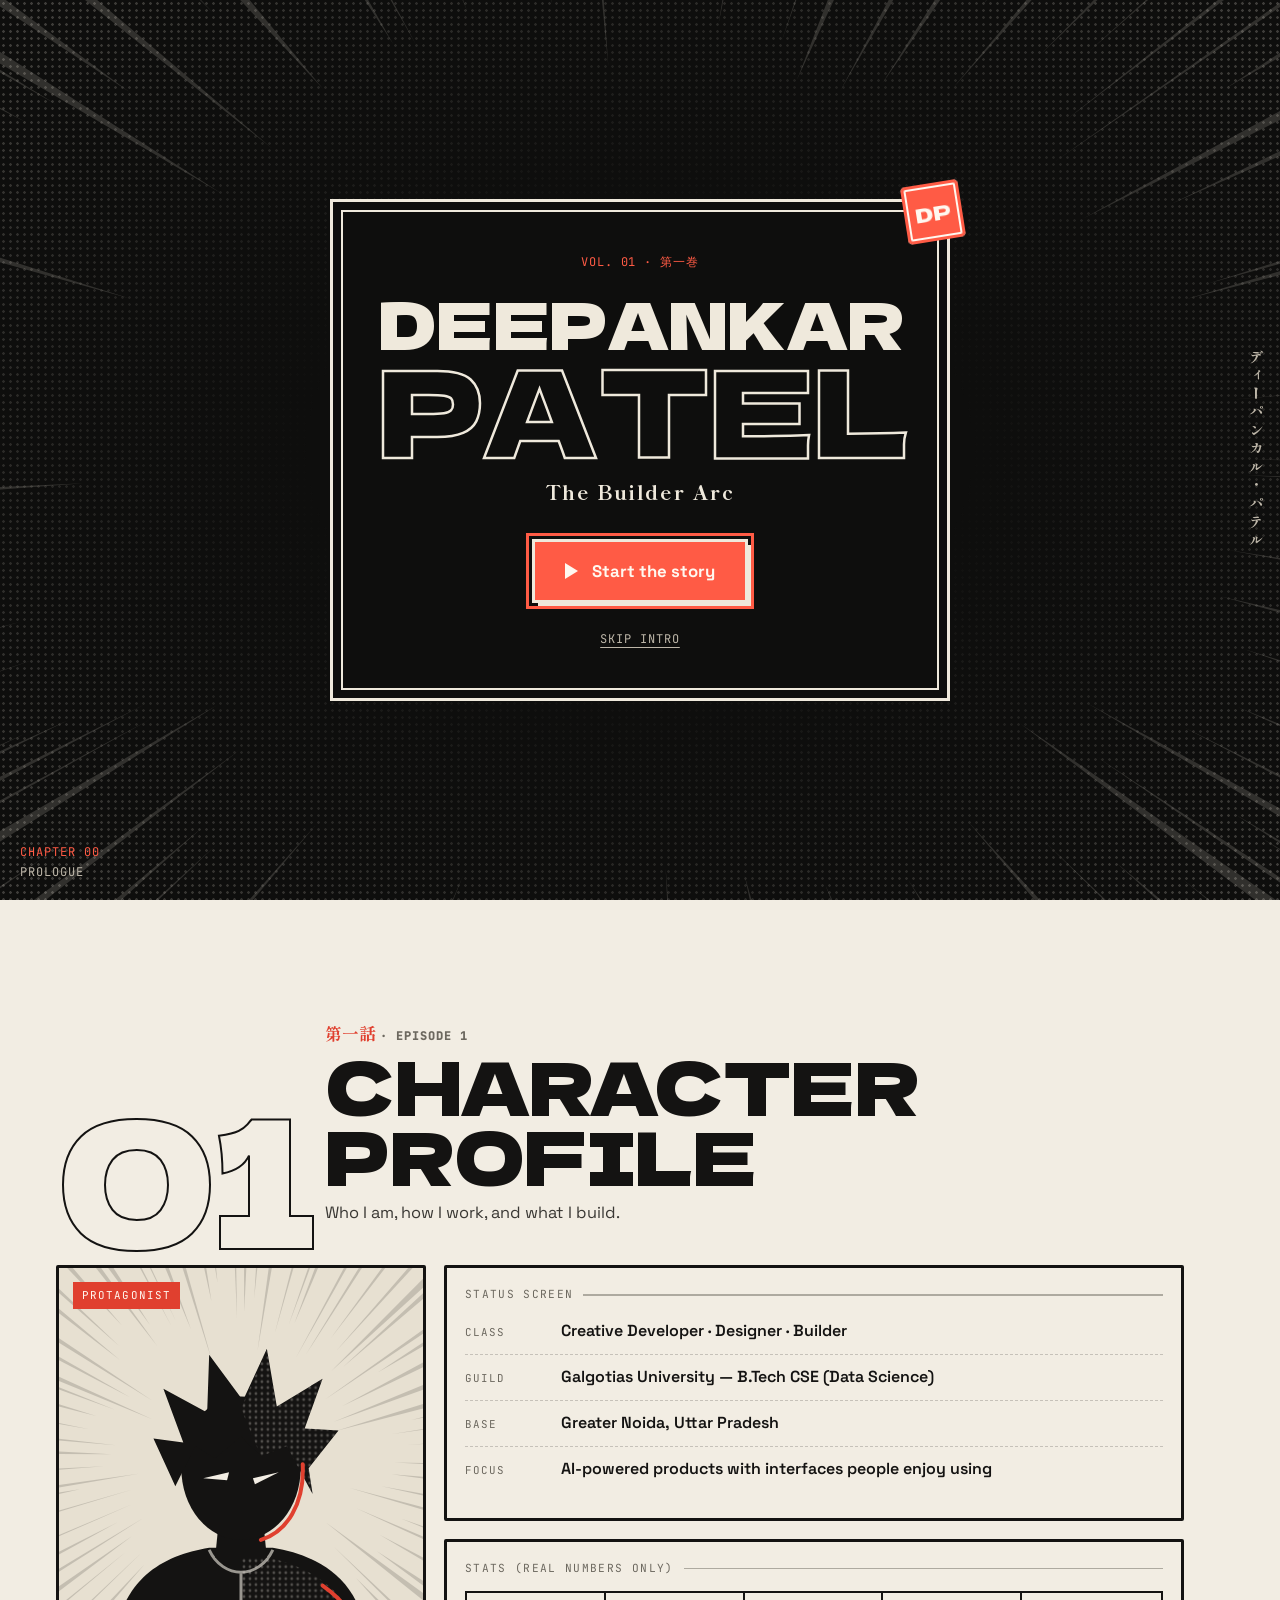
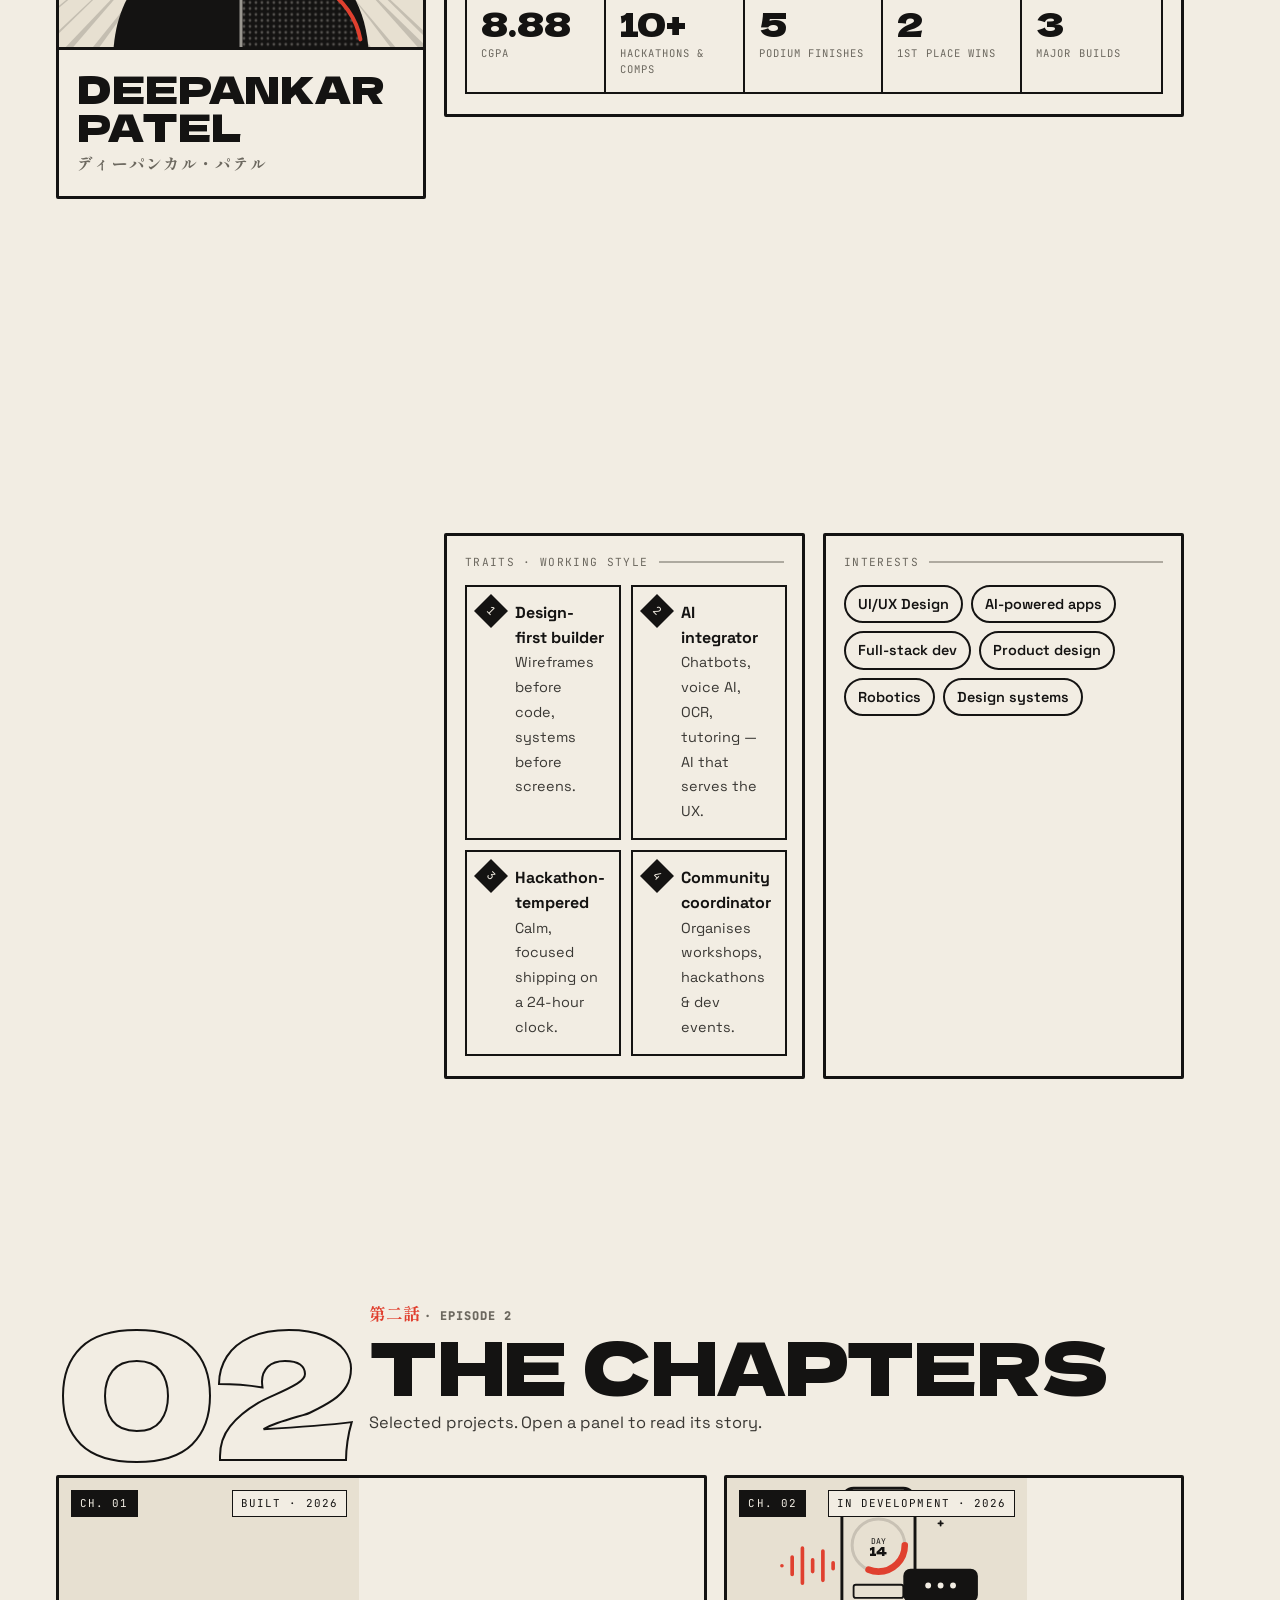
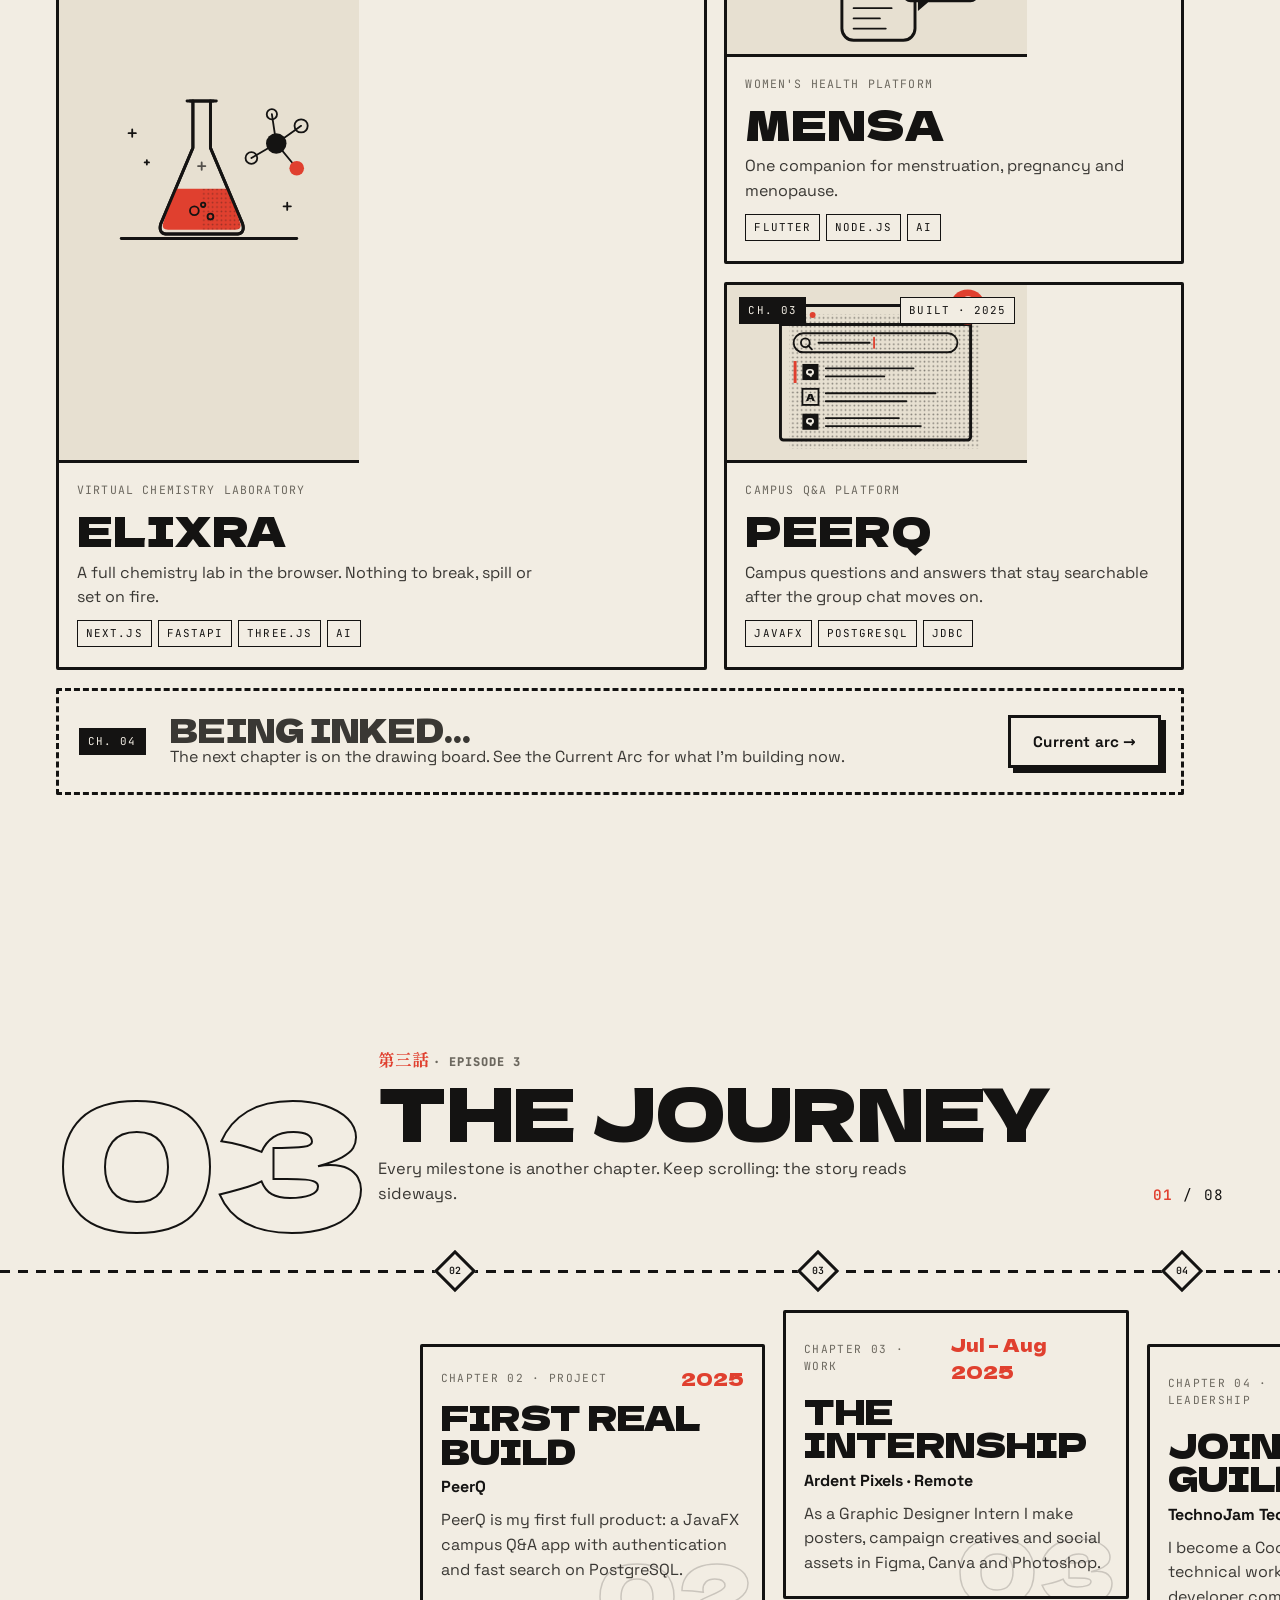
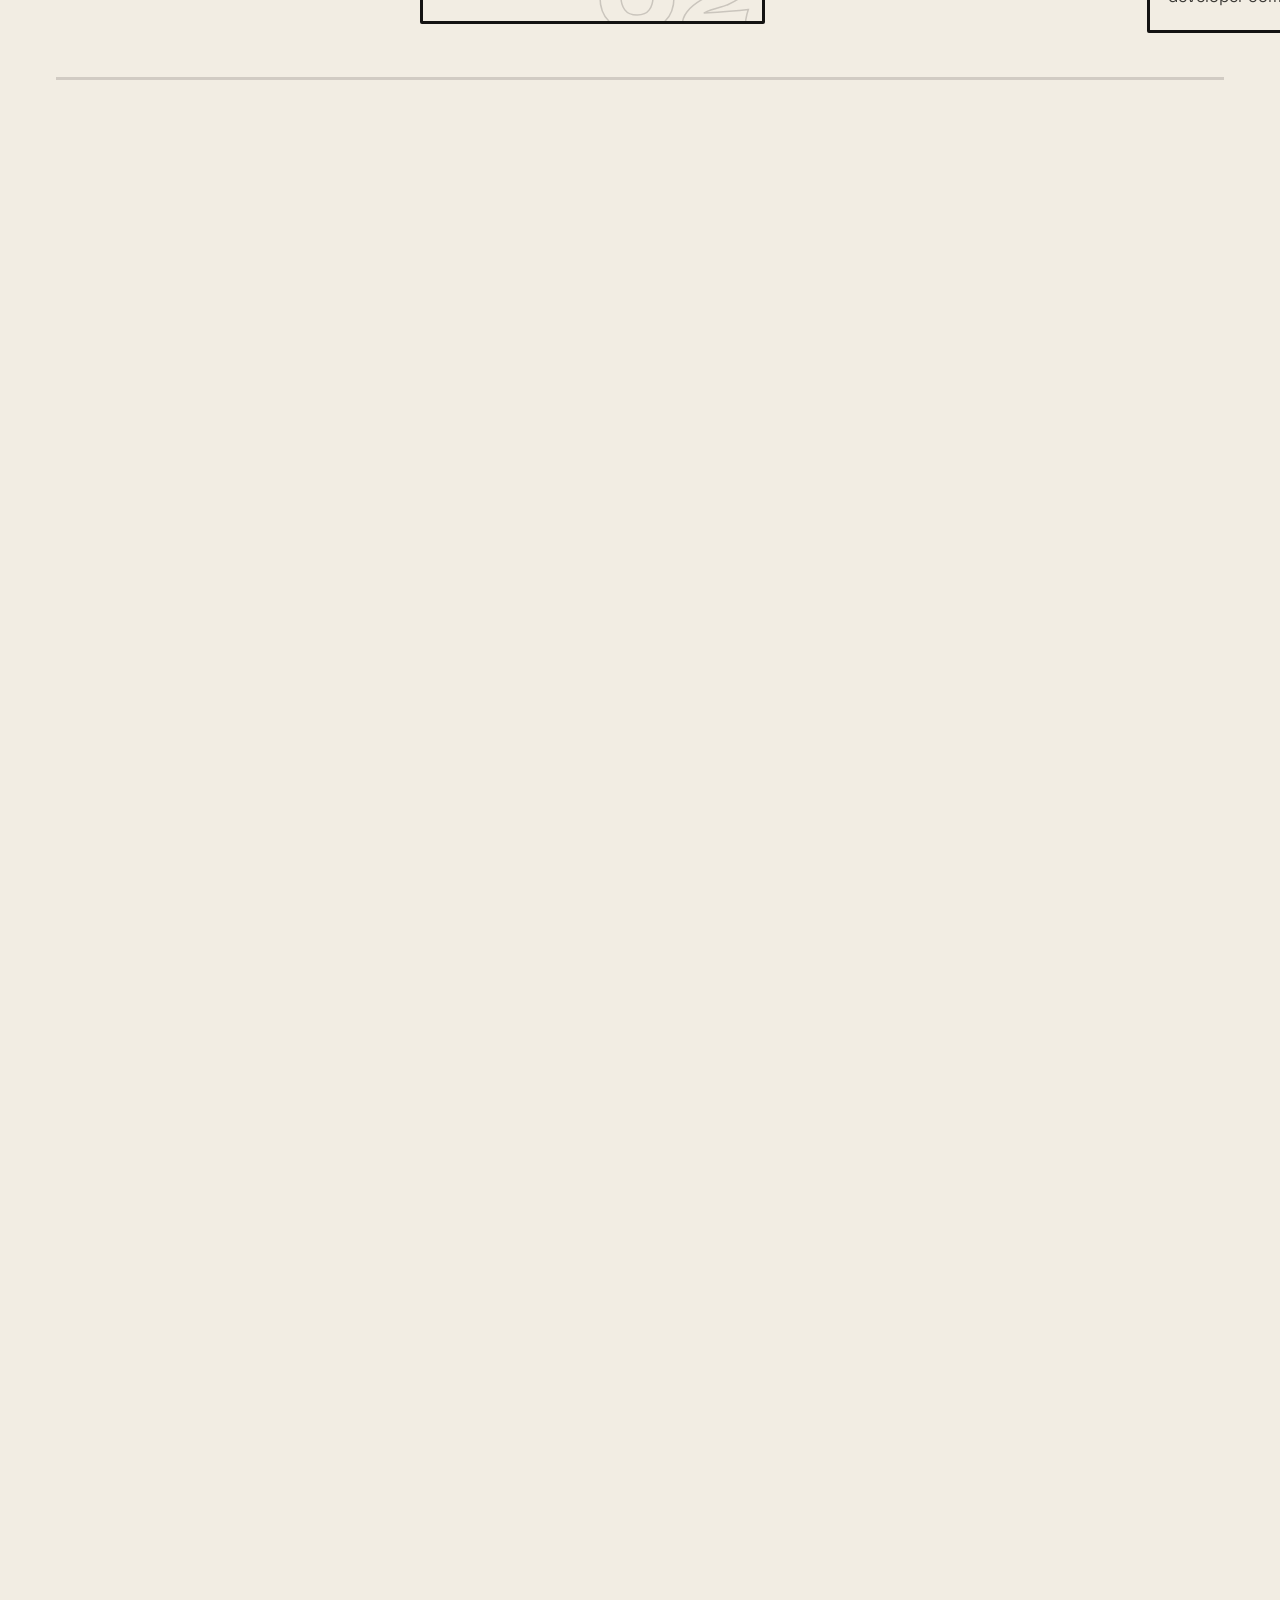
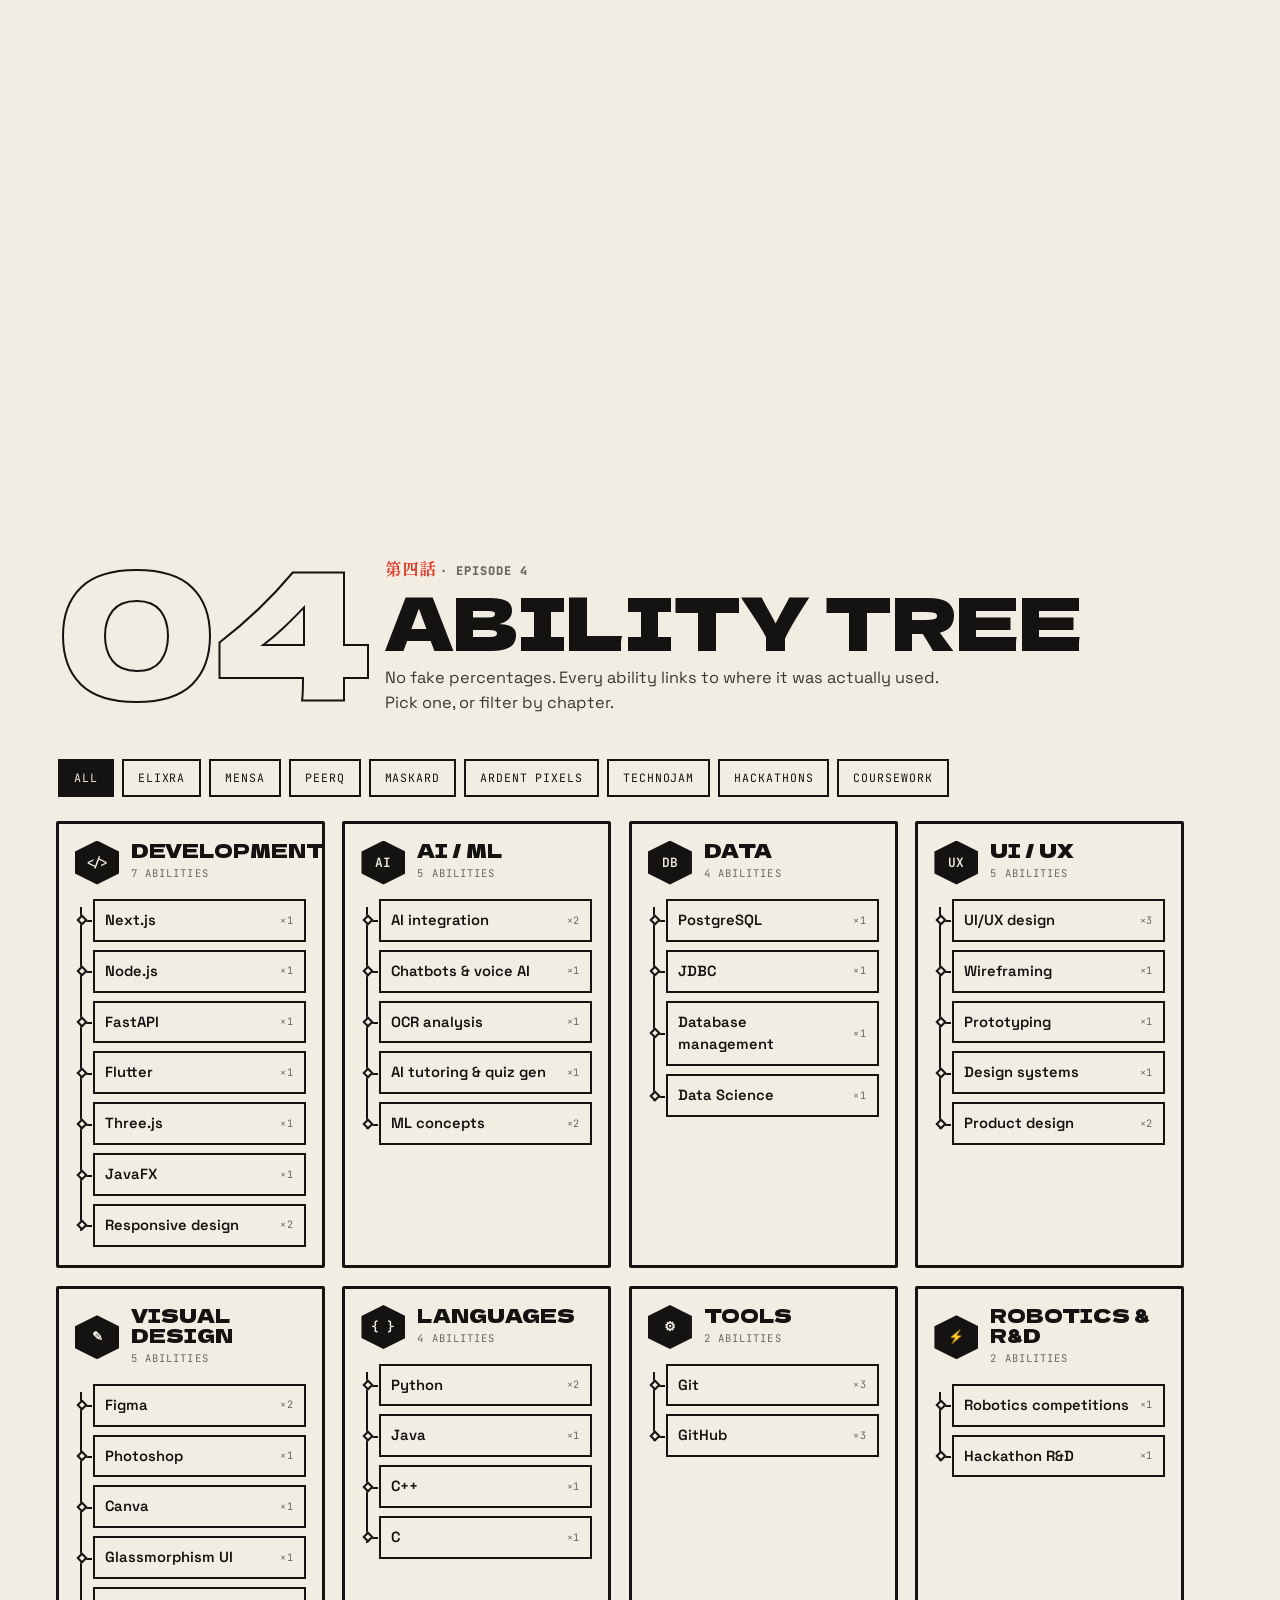
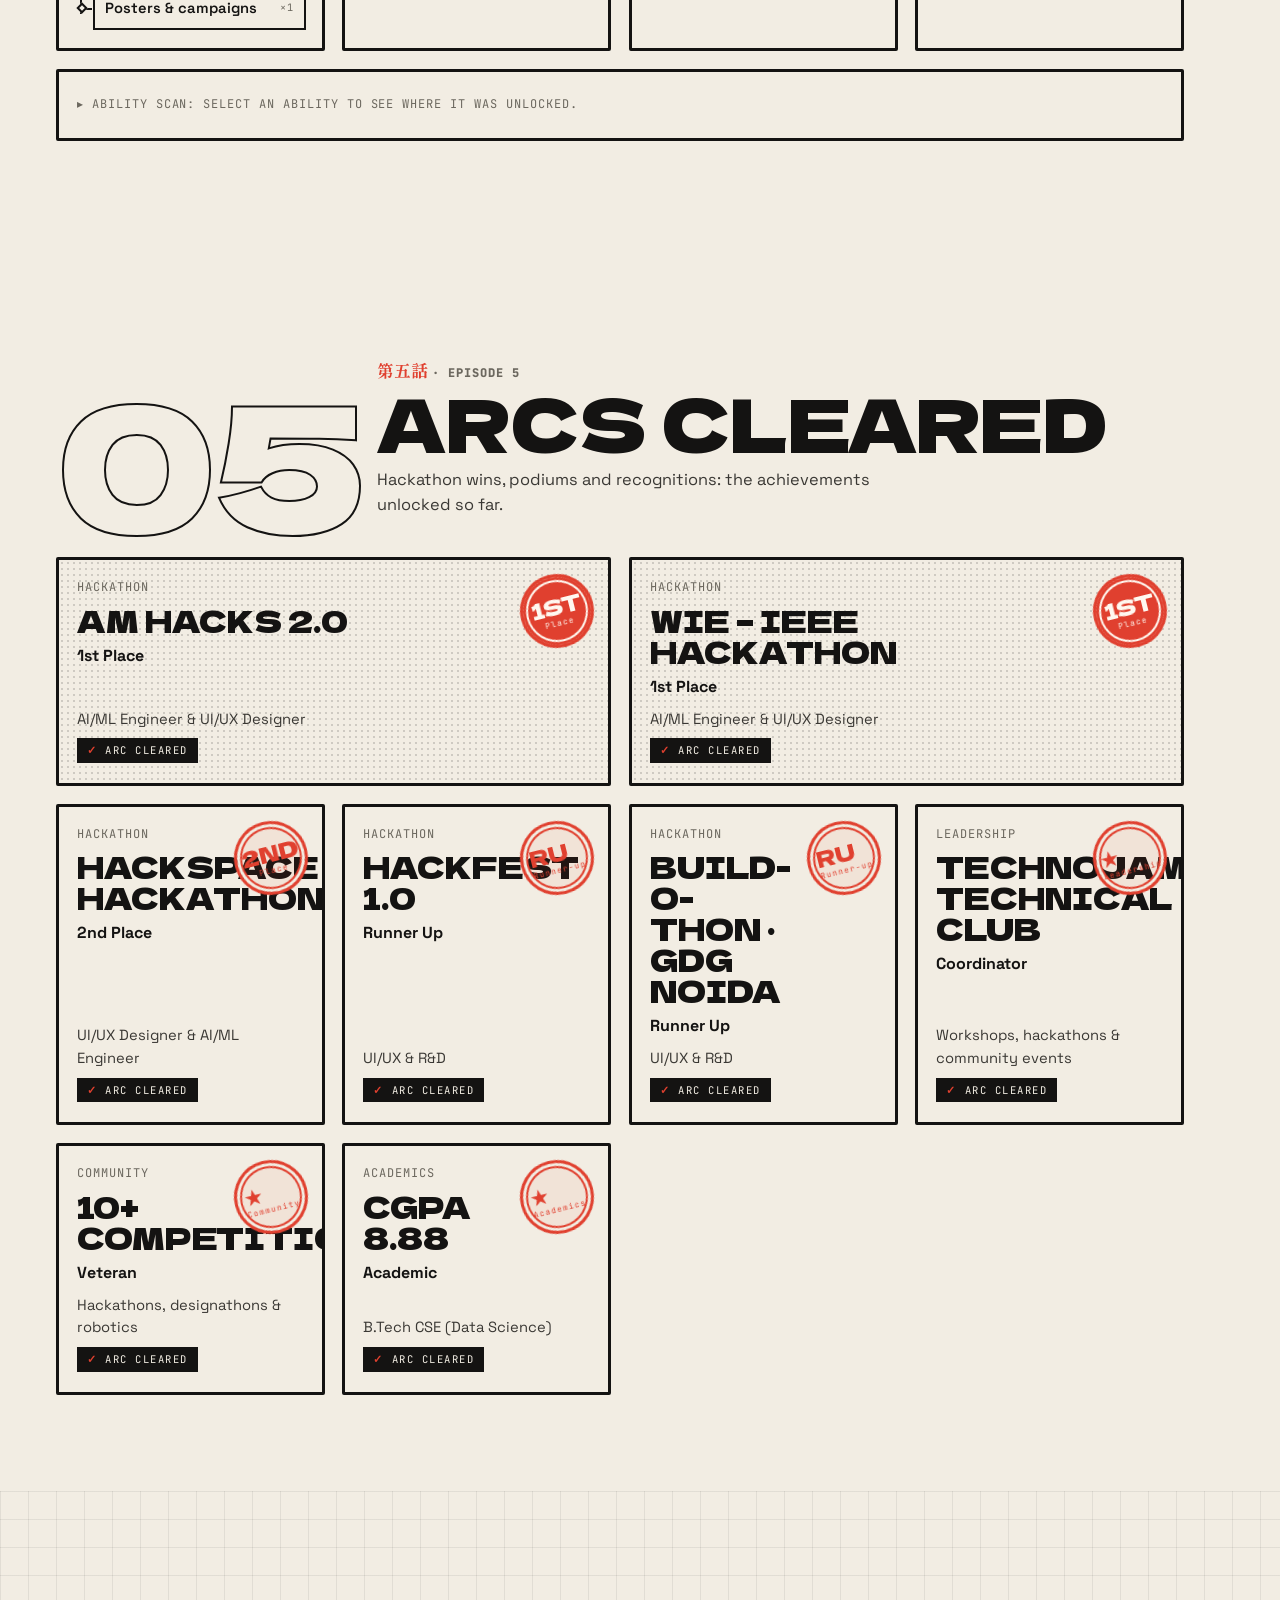
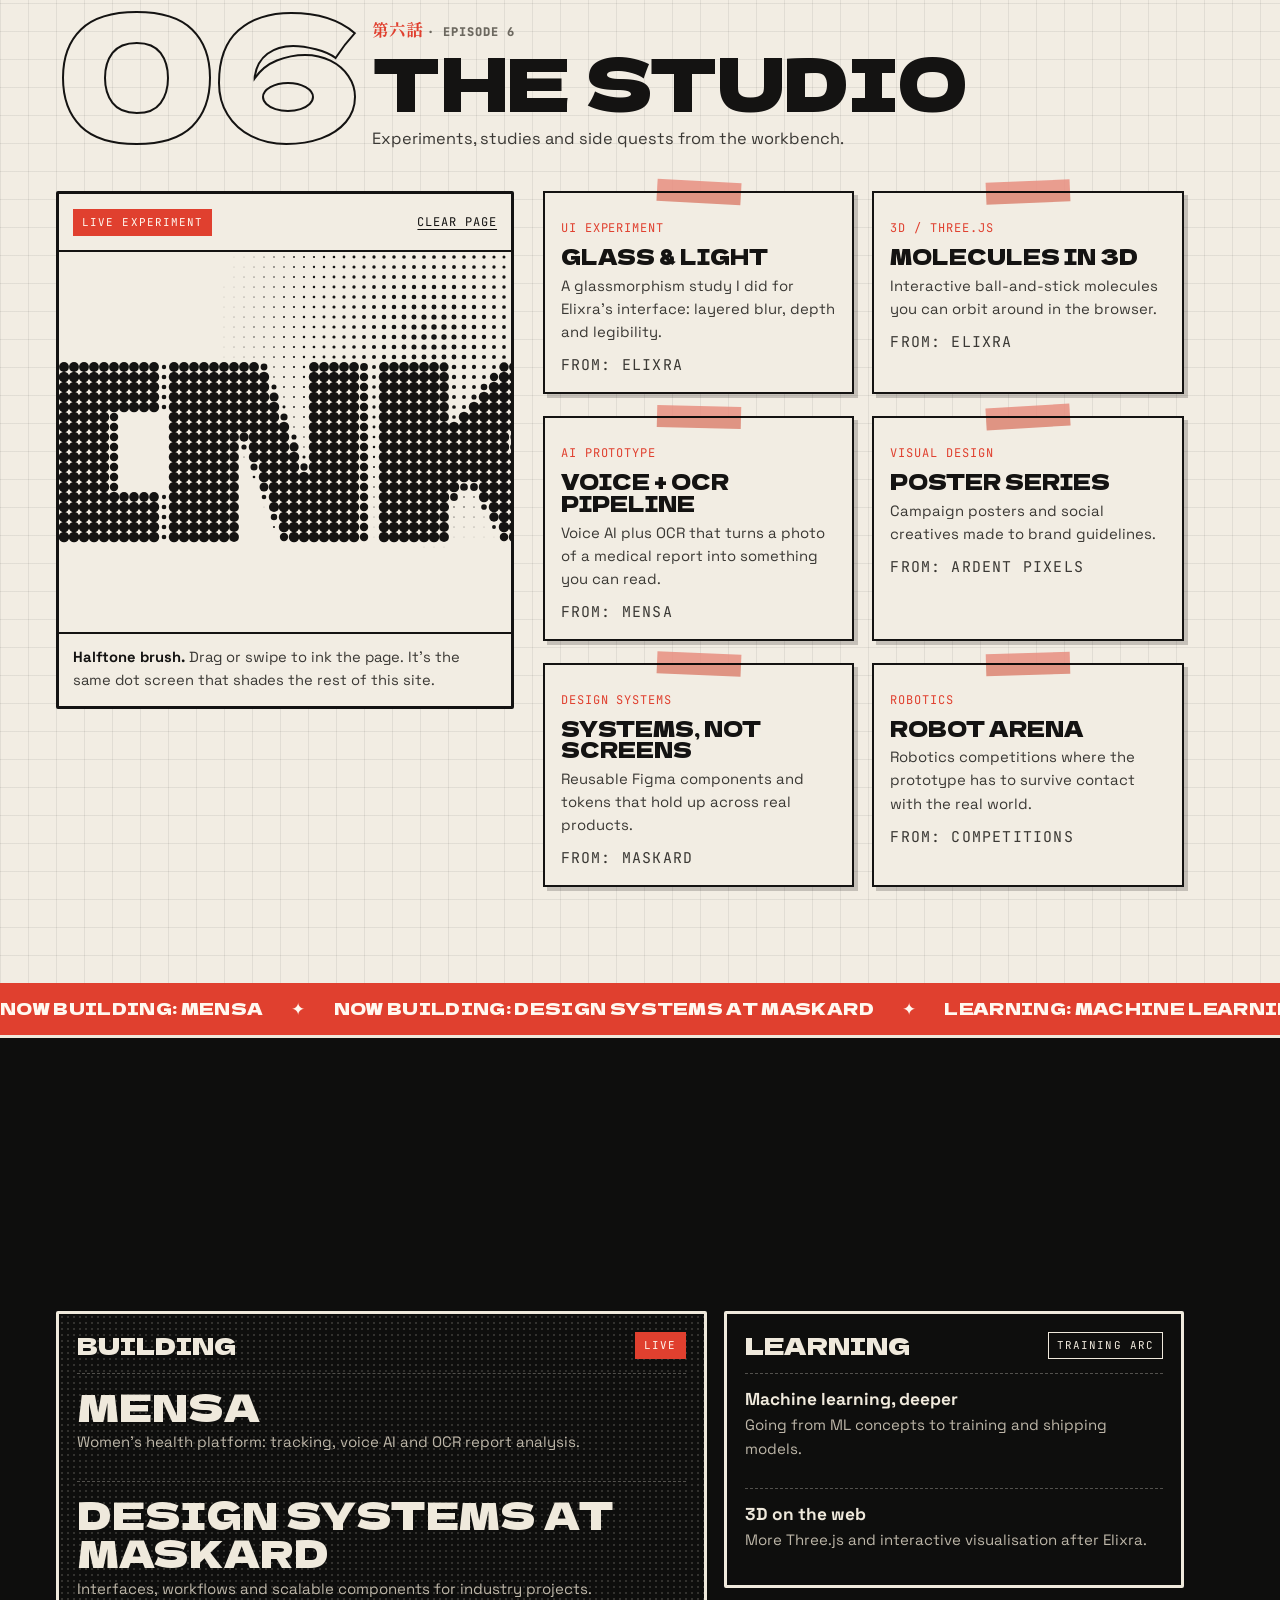
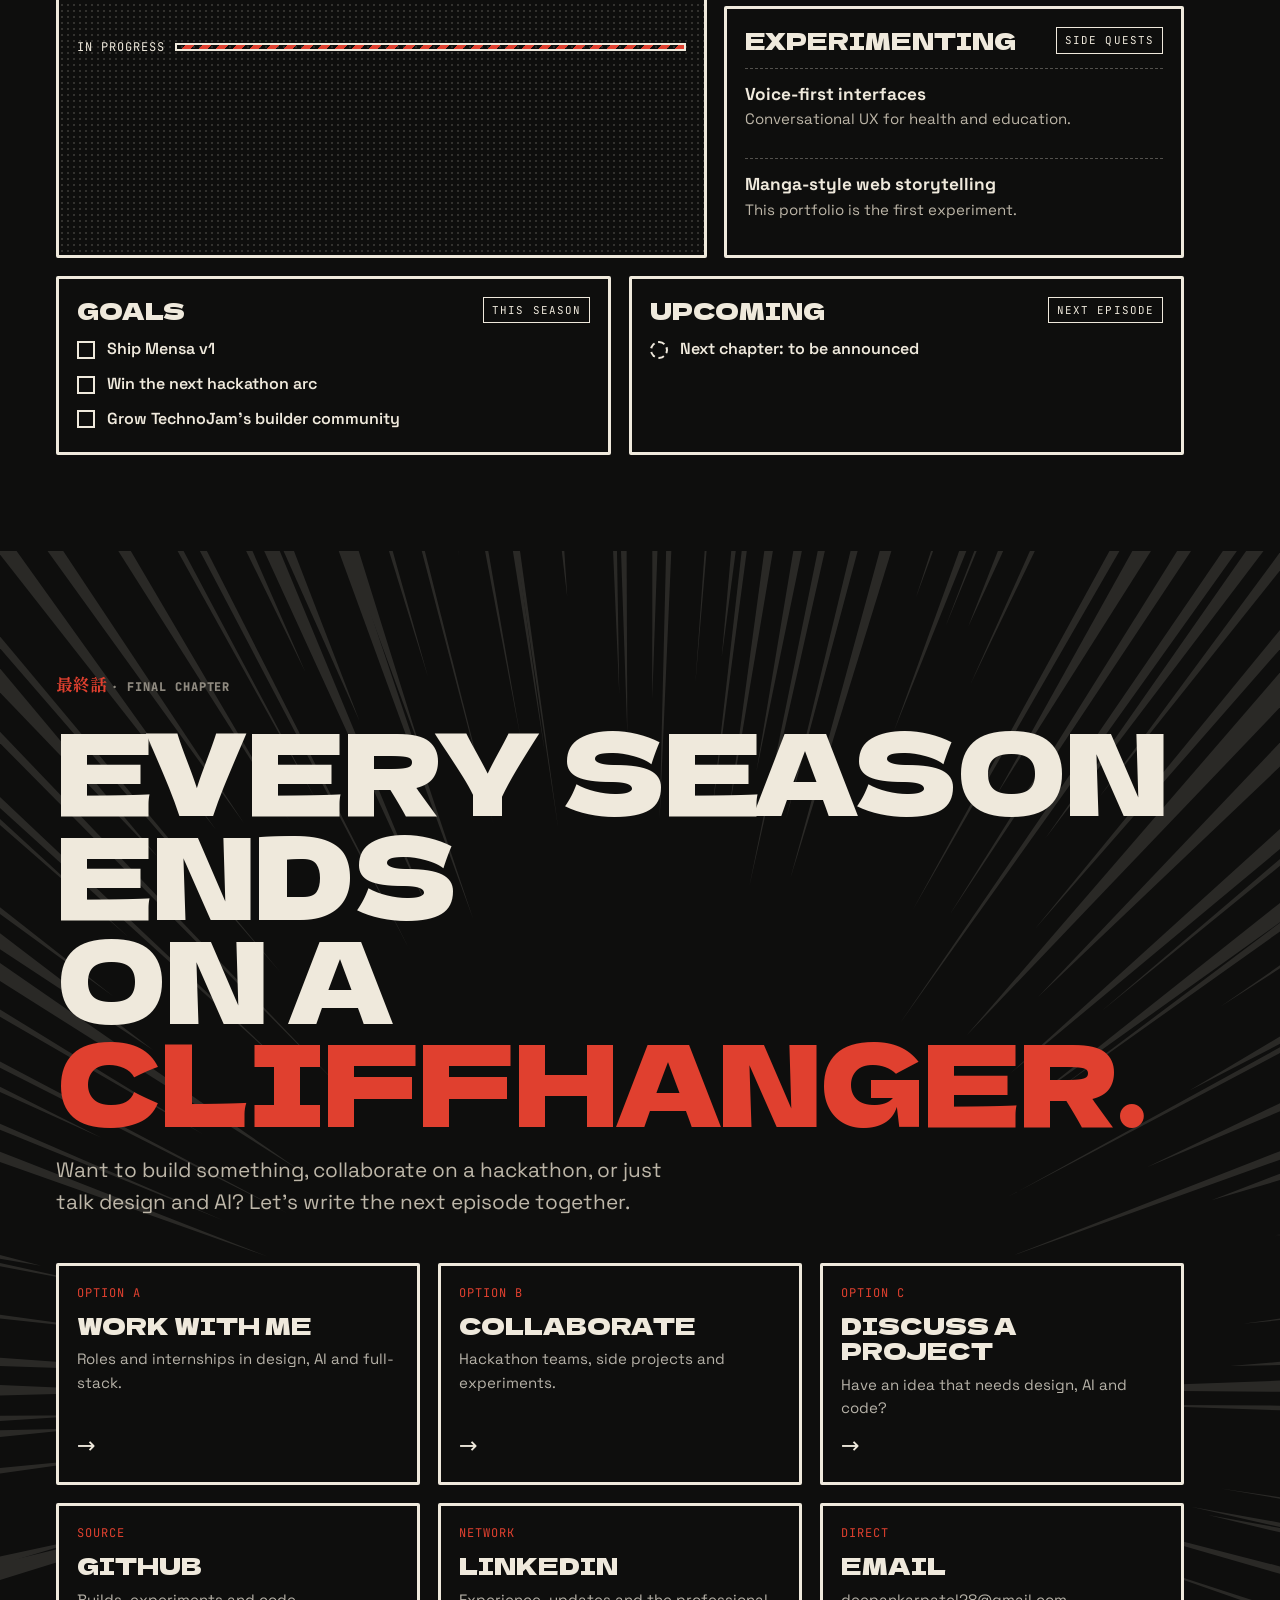
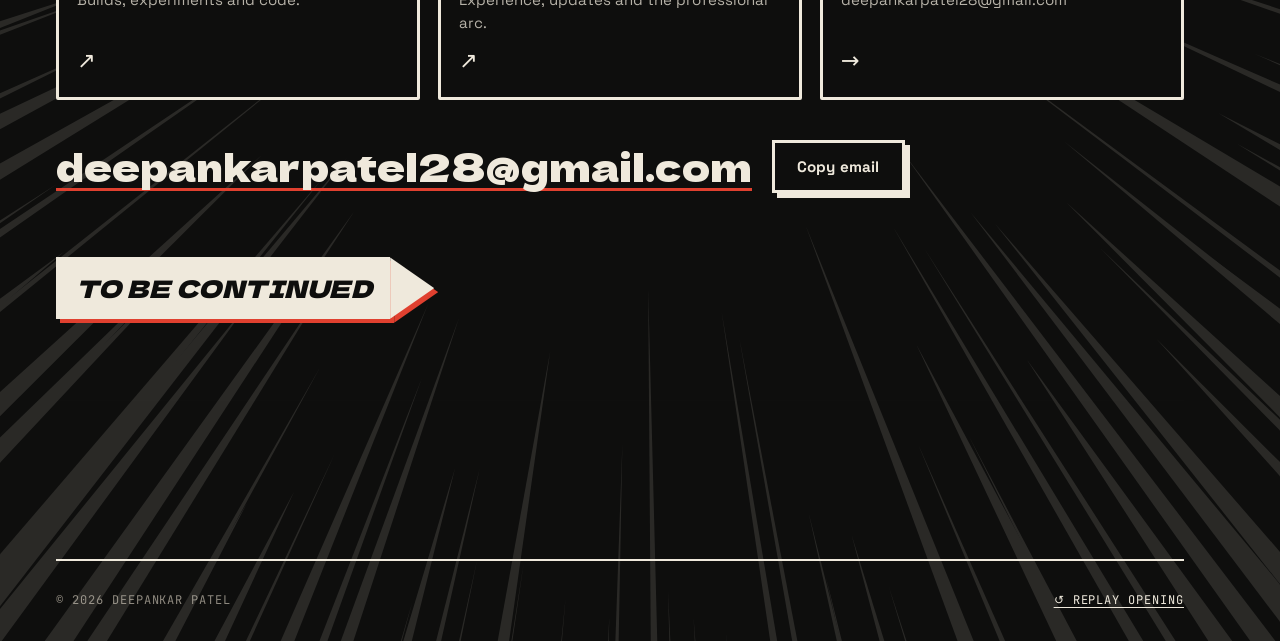
==== commit 8b75d0fb: "Initial commit" ====
--- a/index.html
+++ b/index.html
@@ -10,9 +10,8 @@
   <meta property="og:description" content="Creative developer · designer · builder. Read the story." />
   <meta property="og:type" content="website" />
   <link rel="icon" href="assets/img/favicon.svg" type="image/svg+xml" />
-  <link rel="preconnect" href="https://fonts.googleapis.com" />
-  <link rel="preconnect" href="https://fonts.gstatic.com" crossorigin />
-  <link href="https://fonts.googleapis.com/css2?family=Dela+Gothic+One&family=JetBrains+Mono:wght@400;600&family=Shippori+Mincho+B1:wght@700;800&family=Space+Grotesk:wght@400;500;600;700&display=swap" rel="stylesheet" />
+  <link rel="preload" href="assets/fonts/dela-gothic-one-latin.woff2" as="font" type="font/woff2" crossorigin />
+  <link rel="preload" href="assets/fonts/space-grotesk-latin.woff2" as="font" type="font/woff2" crossorigin />
   <link rel="stylesheet" href="assets/css/style.css" />
   <script>
     /* Apply the saved theme before first paint */
@@ -30,23 +29,37 @@
 
   <!-- ============================== OPENING SEQUENCE ============================== -->
   <div class="opening" id="opening" role="dialog" aria-modal="true" aria-labelledby="opening-title">
-    <div class="opening__lines" data-speedlines="140" aria-hidden="true"></div>
+    <div class="opening__lines" aria-hidden="true"><div data-speedlines="160"></div></div>
+    <div class="opening__tone" aria-hidden="true"></div>
+    <p class="opening__side mono" aria-hidden="true"><span>Chapter 00</span><span>Prologue</span></p>
+    <p class="opening__vert" aria-hidden="true" lang="ja">ディーパンカル・パテル</p>
+
+    <div class="opening__stage">
+      <div class="opening__cover" id="opening-cover">
+        <div class="opening__frame opening__frame--outer" aria-hidden="true"><i></i><i></i><i></i><i></i></div>
+        <div class="opening__frame opening__frame--inner" aria-hidden="true"><i></i><i></i><i></i><i></i></div>
+        <span class="opening__stamp" aria-hidden="true">DP</span>
+        <p class="opening__vol mono"><span>Vol. 01</span> <span lang="ja">· 第一巻</span></p>
+        <h1 class="opening__title" id="opening-title" aria-label="Deepankar Patel">
+          <span class="opening__first" data-split>Deepankar</span>
+          <span class="opening__last" data-split>Patel</span>
+        </h1>
+        <p class="opening__sub">The Builder Arc</p>
+        <div class="opening__actions">
+          <button class="opening__start" id="opening-start" type="button">
+            <span class="opening__play" aria-hidden="true"></span>
+            Start the story
+          </button>
+          <button class="opening__skip mono" id="opening-skip" type="button">Skip intro</button>
+        </div>
+      </div>
+    </div>
+
+    <div class="opening__flash" aria-hidden="true"></div>
+    <p class="opening__sfx" aria-hidden="true" lang="ja">ドン！</p>
     <div class="opening__shard opening__shard--a" aria-hidden="true"></div>
     <div class="opening__shard opening__shard--b" aria-hidden="true"></div>
     <div class="opening__shard opening__shard--c" aria-hidden="true"></div>
-    <div class="opening__cover">
-      <p class="opening__vol mono">VOL. 01 · 第一巻</p>
-      <h1 class="opening__title" id="opening-title">
-        <span>Deepankar</span>
-        <span>Patel</span>
-      </h1>
-      <p class="opening__sub">The Builder Arc</p>
-      <button class="opening__start" id="opening-start" type="button">
-        <span class="opening__play" aria-hidden="true"></span>
-        Start the story
-      </button>
-      <button class="opening__skip mono" id="opening-skip" type="button">Skip intro</button>
-    </div>
   </div>
 
   <!-- ============================== NAVIGATION ============================== -->
@@ -86,87 +99,117 @@
     <ol class="index__grid" id="index-list"></ol>
   </div>
 
+  <nav class="dock" id="dock" aria-label="Chapter navigation">
+    <button class="dock__btn" id="dock-prev" type="button" aria-label="Previous chapter">‹</button>
+    <button class="dock__mid" id="dock-index" type="button" aria-label="Open table of contents">
+      <span class="dock__num mono" id="dock-num">00</span>
+      <span class="dock__name" id="dock-name">Prologue</span>
+      <span class="dock__bar" aria-hidden="true"><i id="dock-bar"></i></span>
+    </button>
+    <button class="dock__btn" id="dock-next" type="button" aria-label="Next chapter">›</button>
+  </nav>
+
   <div class="cursor" aria-hidden="true"><span></span></div>
 
   <main id="main">
-    <!-- ============================== 00 · HERO ============================== -->
+    <!-- ============================== 00 · HERO (key visual) ============================== -->
     <section class="chapter hero" id="home" data-chapter="00" data-title="Prologue" data-label="Home" data-kanji="序章">
-      <div class="hero__page">
-        <div class="panel hero__title reveal" data-parallax="6">
-          <div class="speedlines" data-speedlines="90" aria-hidden="true"></div>
-          <p class="hero__kicker mono">Vol. 01 — A builder's story</p>
-          <h2 class="hero__name" aria-label="Deepankar Patel">
+      <div class="kv" id="kv">
+        <div class="kv__sky" aria-hidden="true"><div class="kv__stars" id="kv-stars"></div></div>
+        <div class="kv__layer" data-depth="0.2" aria-hidden="true"><div class="kv__orb"></div></div>
+        <div class="kv__layer kv__char-layer" data-depth="0.9">
+          <div class="kv__char" id="kv-char">
+            <svg class="kv__hero" id="kv-hero" viewBox="0 0 600 800" aria-hidden="true">
+              <defs>
+                <pattern id="kv-tone" width="7" height="7" patternUnits="userSpaceOnUse"><circle cx="3.5" cy="3.5" r="1.3" class="kv__tone-dot" /></pattern>
+                <filter id="kv-glow" x="-20%" y="-20%" width="140%" height="140%"><feGaussianBlur stdDeviation="3" /></filter>
+                <filter id="kv-aura" x="-30%" y="-30%" width="160%" height="160%"><feGaussianBlur stdDeviation="7" /></filter>
+                <clipPath id="kv-eye-clip"><path d="M244 311 L 276 309 L 268 327 C 260 330, 252 326, 244 311 Z" /></clipPath>
+                <path id="kv-head-shape" d="M430 150 C 380 112, 300 120, 262 170 C 240 200, 236 235, 242 262 C 244 280, 236 296, 238 306 L 246 322 C 238 336, 222 352, 206 372 L 204 378 C 212 384, 222 388, 228 390 C 226 396, 224 402, 226 406 L 232 410 C 228 414, 226 420, 230 424 C 234 428, 236 432, 234 438 C 232 452, 236 466, 250 474 C 280 490, 316 500, 334 498 L 334 566 L 452 566 C 434 520, 440 470, 452 430 C 470 380, 482 300, 472 232 C 464 192, 452 166, 430 150 Z" />
+                <path id="kv-hair-shape" d="M262 300 L 218 318 L 250 268 L 196 262 L 238 228 L 204 190 L 252 186 L 236 122 L 288 148 L 302 66 L 340 122 L 394 44 L 414 110 L 498 40 L 474 134 L 596 104 L 504 184 L 622 196 L 514 238 L 606 292 L 500 298 L 562 372 L 478 352 L 514 444 L 456 404 L 440 352 L 432 250 L 330 228 Z" />
+                <path id="kv-torso-shape" d="M334 552 C 328 590, 302 610, 280 626 C 220 660, 170 720, 150 800 L 600 800 L 600 640 C 560 610, 482 590, 450 552 Z" />
+              </defs>
+
+              <!-- power aura (behind everything) -->
+              <g class="kv__aura" filter="url(#kv-aura)">
+                <use href="#kv-torso-shape" /><use href="#kv-head-shape" class="kv__aura-head" /><use href="#kv-hair-shape" class="kv__aura-head" />
+              </g>
+
+              <!-- scarf tail -->
+              <path class="kv__scarf kv__scarf-tail" d="M438 548 C 500 520, 560 548, 624 516 C 690 484, 730 506, 790 468 L 800 506 C 740 546, 690 528, 632 562 C 570 596, 500 586, 444 584 Z">
+                <animate id="kv-scarf-anim" attributeName="d" dur="2.6s" repeatCount="indefinite" calcMode="spline" keySplines=".45 0 .55 1; .45 0 .55 1"
+                  values="M438 548 C 500 520, 560 548, 624 516 C 690 484, 730 506, 790 468 L 800 506 C 740 546, 690 528, 632 562 C 570 596, 500 586, 444 584 Z;
+                          M438 548 C 500 540, 560 512, 624 530 C 690 548, 730 494, 790 500 L 800 540 C 740 534, 690 586, 632 572 C 570 558, 500 606, 444 584 Z;
+                          M438 548 C 500 520, 560 548, 624 516 C 690 484, 730 506, 790 468 L 800 506 C 740 546, 690 528, 632 562 C 570 596, 500 586, 444 584 Z" />
+              </path>
+
+              <g class="kv__torso">
+                <use href="#kv-torso-shape" class="kv__body" />
+              </g>
+
+              <!-- head turns toward the cursor -->
+              <g class="kv__head" id="kv-head">
+                <use href="#kv-head-shape" class="kv__body" />
+                <g class="kv__hair">
+                  <use href="#kv-hair-shape" class="kv__body" />
+                  <path class="kv__strand" d="M488 150 L 640 128 L 500 186 Z" />
+                  <path class="kv__strand kv__strand--2" d="M496 262 L 640 300 L 494 300 Z" />
+                </g>
+                <!-- ear + headphones: a developer never leaves home without them -->
+                <path class="kv__phones" d="M300 196 C 360 150, 452 168, 470 250" />
+                <rect class="kv__cup" x="366" y="298" width="42" height="64" rx="16" transform="rotate(-12 387 330)" />
+                <path class="kv__cup-rim" d="M372 306 C 364 324, 366 346, 378 360" />
+                <!-- rim light -->
+                <path class="kv__rim" d="M238 306 L 246 322 C 238 336, 222 352, 206 372 L 204 378 C 212 384, 222 388, 228 390 C 226 396, 224 402, 226 406 L 232 410 C 228 414, 226 420, 230 424 C 234 428, 236 432, 234 438 C 232 452, 236 466, 250 474 C 280 490, 316 500, 334 498" />
+                <path class="kv__rim kv__rim--glow" d="M238 306 L 246 322 C 238 336, 222 352, 206 372 L 204 378 C 212 384, 222 388, 228 390 C 226 396, 224 402, 226 406 L 232 410 C 228 414, 226 420, 230 424 C 234 428, 236 432, 234 438 C 232 452, 236 466, 250 474 C 280 490, 316 500, 334 498" />
+                <!-- the eye: sclera wedge, iris that tracks -->
+                <g class="kv__eye" id="kv-eye">
+                  <path class="kv__sclera" d="M244 311 L 276 309 L 268 327 C 260 330, 252 326, 244 311 Z" />
+                  <g clip-path="url(#kv-eye-clip)">
+                    <g class="kv__iris" id="kv-iris">
+                      <circle class="kv__iris-ring" cx="256" cy="318" r="7.5" />
+                      <circle class="kv__pupil" cx="256" cy="318" r="3.4" />
+                      <circle class="kv__glint" cx="253.5" cy="315.5" r="1.8" />
+                    </g>
+                    <rect class="kv__lid" id="kv-lid" x="240" y="300" width="40" height="32" />
+                  </g>
+                  <path class="kv__lash" d="M242 310 L 278 307 L 284 302" />
+                </g>
+              </g>
+
+              <!-- scarf wrap (covers the neck seam) -->
+              <path class="kv__scarf" d="M320 518 C 364 506, 424 516, 456 540 L 450 588 C 412 570, 364 566, 324 580 Z" />
+              <path class="kv__scarf-shade" d="M324 560 C 366 548, 414 552, 452 570 L 450 588 C 412 570, 364 566, 324 580 Z" />
+            </svg>
+            <button class="kv__poke" id="kv-poke" type="button" aria-label="Poke the protagonist: power up and switch class"></button>
+            <p class="kv__speech" id="kv-speech" role="status" aria-live="polite"></p>
+            <span class="kv__hint mono" aria-hidden="true">Tap me</span>
+          </div>
+        </div>
+
+
+        <div class="kv__title">
+          <p class="kv__kicker mono">Episode 00 · The Builder Arc</p>
+          <h2 class="hero__name kv__name" id="hero-name" aria-label="Deepankar Patel">
             <span class="hero__line" data-split>Deepankar</span>
             <span class="hero__line hero__line--outline" data-split>Patel</span>
           </h2>
-          <p class="hero__role">
-            <span class="hero__role-label mono">Class:</span>
-            <span class="hero__role-text" id="role-rotator">Creative Developer</span>
-          </p>
-          <div class="bubble bubble--hero" id="hero-bubble">
-            <p></p>
-          </div>
-          <div class="hero__cta">
-            <a class="btn btn--primary" href="#about">Start reading <span aria-hidden="true">↓</span></a>
-            <a class="btn btn--ghost" href="#projects">Jump to projects</a>
-          </div>
-        </div>
-
-        <div class="panel hero__eye reveal" data-parallax="-10">
-          <div class="speedlines speedlines--focus" data-speedlines="70" aria-hidden="true"></div>
-          <svg class="eye" viewBox="0 0 400 260" role="img" aria-label="Manga close-up of a determined eye that follows your cursor">
-            <defs>
-              <pattern id="tone" width="6" height="6" patternUnits="userSpaceOnUse">
-                <circle cx="3" cy="3" r="1.3" class="tone-dot" />
-              </pattern>
-              <pattern id="tone-fine" width="4" height="4" patternUnits="userSpaceOnUse">
-                <circle cx="2" cy="2" r=".9" class="tone-dot-light" />
-              </pattern>
-              <clipPath id="eye-clip">
-                <path d="M46 150 C 110 70, 280 48, 356 128 C 300 196, 150 214, 46 150 Z" />
-              </clipPath>
-            </defs>
-            <!-- brow -->
-            <path class="eye__brow" d="M52 78 C 120 50, 220 26, 352 44 L 348 58 C 230 46, 140 66, 60 96 Z" />
-            <g class="eye__ball">
-              <path class="eye__white" d="M46 150 C 110 70, 280 48, 356 128 C 300 196, 150 214, 46 150 Z" />
-              <g clip-path="url(#eye-clip)">
-                <g class="eye__iris" id="eye-iris">
-                  <circle cx="200" cy="132" r="66" class="eye__iris-outer" />
-                  <circle cx="200" cy="132" r="52" fill="url(#tone)" />
-                  <path d="M150 150 A 52 52 0 0 0 250 150 Z" class="eye__iris-glow" />
-                  <circle cx="200" cy="132" r="24" class="eye__pupil" />
-                  <ellipse cx="226" cy="104" rx="15" ry="12" class="eye__shine" />
-                  <circle cx="178" cy="160" r="6" class="eye__shine" />
-                </g>
-                <!-- lid shadow -->
-                <path d="M40 150 C 110 70, 280 48, 360 128 L 360 110 C 280 30, 110 50, 40 130 Z" fill="url(#tone)" />
-              </g>
-              <!-- lash line -->
-              <path class="eye__lash" d="M40 154 C 104 72, 282 44, 362 126 L 380 116 M 330 92 L 352 70 M 302 76 L 316 52" />
-              <path class="eye__lower" d="M120 188 C 190 204, 270 190, 330 150" />
-            </g>
-            <!-- hatch -->
-            <g class="eye__hatch">
-              <path d="M150 222 l 14 -10 M 170 226 l 14 -10 M 190 228 l 14 -10 M 210 228 l 14 -10 M 230 226 l 14 -10" />
-            </g>
-          </svg>
-          <p class="narration">Greater Noida, 2026. A student who builds like every round is the final round.</p>
-        </div>
-
-        <div class="panel hero__stats reveal" data-parallax="4">
-          <ul class="hero__stat-list">
-            <li><strong>2×</strong><span>1st place</span></li>
-            <li><strong>5</strong><span>podiums</span></li>
-            <li><strong>10+</strong><span>hackathons</span></li>
-          </ul>
-        </div>
-
-        <p class="hero__vertical" aria-hidden="true">ディーパンカル・パテル</p>
-      </div>
-      <a class="scroll-cue mono" href="#about" aria-label="Scroll to chapter one">
-        <span>Scroll to read</span><i aria-hidden="true"></i>
-      </a>
+          <div class="kv__tagline" id="hero-bubble"><p></p></div>
+
+          <div class="kv__class" id="kv-class">
+            <p class="kv__class-desc" id="kv-class-desc" aria-live="polite"></p>
+            <div class="kv__class-tabs" id="kv-class-tabs" role="tablist" aria-label="Class"></div>
+            <span class="kv__class-count" id="kv-class-count" hidden></span>
+          </div>
+
+          <div class="kv__cta">
+            <a class="kv-cta kv-cta--primary" href="#about">Start reading <span aria-hidden="true">↓</span></a>
+            <a class="kv-cta kv-cta--ghost" href="#projects">View projects <span aria-hidden="true">→</span></a>
+          </div>
+
+          <p class="kv__stats mono"><b>2×</b> 1st place <i>·</i> <b>5</b> podiums <i>·</i> <b>10+</b> hackathons</p>
+        </div>
+      </div>
     </section>
 
     <!-- ============================== 01 · ABOUT ============================== -->
@@ -242,6 +285,7 @@
           <p class="chapter__sub">Hackathon wins, podiums and recognitions: the achievements unlocked so far.</p>
         </div>
       </header>
+      <p class="swipe-hint mono" aria-hidden="true">Swipe the cards</p>
       <ul class="arc-grid" id="arc-grid"></ul>
     </section>
 
--- a/assets/css/style.css
+++ b/assets/css/style.css
@@ -2,6 +2,43 @@
    DEEPANKAR PATEL — VOL. 01
    Ink, paper and one stamp of vermilion.
    ========================================================================== */
+
+/* ------------------------------------------------------------------ FONTS
+   Self-hosted (SIL Open Font License). Shippori Mincho is subset to the few
+   Japanese characters the site uses plus ASCII; Dela Gothic's Japanese file
+   only carries the ドン SFX glyphs.                                        */
+@font-face {
+  font-family: "Dela Gothic One";
+  src: url("../fonts/dela-gothic-one-latin.woff2") format("woff2");
+  font-weight: 400;
+  font-display: block;
+  unicode-range: U+0000-00FF, U+0131, U+0152-0153, U+02BB-02BC, U+02C6, U+02DA, U+02DC, U+0304, U+0308, U+0329, U+2000-206F, U+20AC, U+2122, U+2191, U+2193, U+2212, U+2215, U+FEFF, U+FFFD;
+}
+@font-face {
+  font-family: "Dela Gothic One";
+  src: url("../fonts/dela-gothic-one-sfx.woff2") format("woff2");
+  font-weight: 400;
+  font-display: block;
+  unicode-range: U+30B4, U+30C9, U+30F3, U+FF01;
+}
+@font-face {
+  font-family: "Space Grotesk";
+  src: url("../fonts/space-grotesk-latin.woff2") format("woff2");
+  font-weight: 300 700;
+  font-display: swap;
+}
+@font-face {
+  font-family: "JetBrains Mono";
+  src: url("../fonts/jetbrains-mono-latin.woff2") format("woff2");
+  font-weight: 100 800;
+  font-display: swap;
+}
+@font-face {
+  font-family: "Shippori Mincho B1";
+  src: url("../fonts/shippori-mincho-subset.woff2") format("woff2");
+  font-weight: 700 800;
+  font-display: swap;
+}
 
 /* ----------------------------------------------------------------- TOKENS */
 :root {
@@ -254,13 +291,18 @@
 .js .reveal {
   opacity: 0;
   clip-path: inset(0 0 calc(100% - 1px) 0);
-  transform: translateY(24px);
+  transform: translateY(24px) rotate(var(--rot, 0deg));
   transition: clip-path .9s var(--ease-out), transform .9s var(--ease-out), opacity .2s linear;
   transition-delay: var(--d, 0s);
 }
 .js .reveal.in { opacity: 1; clip-path: inset(-50vh -50vw); transform: none; }
 
-/* ============================================================= OPENING */
+/* ============================================================= OPENING
+   Timeline (after fonts are ready, .is-go):
+   0.0  speed lines zoom in · 0.3 panel opens · 0.5 frame inks itself
+   0.9  VOL wipes in · 1.0 name slams letter by letter · ~2.1 impact:
+   shake + flash · 2.25 hanko stamp · 2.5 call to action
+   Exit (.is-leaving): flash → ドン！ → cover blasts → page tears apart   */
 .opening {
   position: fixed;
   inset: 0;
@@ -270,42 +312,172 @@
   background: var(--c-night);
   color: var(--c-bone);
   overflow: hidden;
+  perspective: 1100px;
+  --accent: #ff5b45;
 }
 .no-js .opening, .opening[hidden] { display: none; }
-.opening__lines { position: absolute; inset: -10%; color: var(--c-bone); opacity: .14; }
+.opening > * { grid-area: 1 / 1; }
+
+.opening__lines { position: absolute; inset: -30%; color: var(--c-bone); opacity: .16; z-index: 1; }
+.opening__lines > div { position: absolute; inset: 0; opacity: 0; }
 .opening__lines svg { width: 100%; height: 100%; }
 .opening__lines polygon { fill: currentColor; }
-.opening__shard { position: absolute; inset: 0; background: var(--c-night); pointer-events: none; opacity: 0; }
+.opening.is-go .opening__lines { animation: spin 140s linear infinite, lines-pulse .55s 2.1s var(--ease-out); }
+.opening.is-go .opening__lines > div { animation: lines-in 1.3s var(--ease-out) forwards, breathe 2.4s 1.3s ease-in-out infinite alternate; }
+@keyframes lines-in { from { opacity: 0; scale: 2.4; } to { opacity: 1; scale: 1; } }
+@keyframes breathe { to { scale: 1.05; } }
+@keyframes lines-pulse { 30% { scale: 1.18; } }
+@keyframes spin { to { rotate: 360deg; } }
+
+.opening__tone {
+  position: absolute;
+  inset: 0;
+  z-index: 1;
+  background-image: radial-gradient(color-mix(in srgb, var(--c-bone) 22%, transparent) 1.2px, transparent 1.5px);
+  background-size: 7px 7px;
+  -webkit-mask-image: radial-gradient(ellipse at center, transparent 35%, #000 95%);
+  mask-image: radial-gradient(ellipse at center, transparent 35%, #000 95%);
+  opacity: 0;
+}
+.opening.is-go .opening__tone { animation: fade-in 1.2s .4s forwards; }
+@keyframes fade-in { to { opacity: 1; } }
+
+.opening__side {
+  position: absolute;
+  z-index: 2;
+  left: 20px;
+  bottom: calc(18px + env(safe-area-inset-bottom));
+  display: grid;
+  gap: 2px;
+  color: var(--c-bone-2);
+  opacity: 0;
+  justify-self: start;
+  align-self: end;
+}
+.opening__side span:first-child { color: var(--accent); }
+.opening__vert {
+  position: absolute;
+  z-index: 2;
+  right: 14px;
+  top: 50%;
+  translate: 0 -50%;
+  writing-mode: vertical-rl;
+  font-family: var(--f-jp);
+  font-weight: 800;
+  font-size: .9rem;
+  letter-spacing: .3em;
+  color: var(--c-bone-2);
+  opacity: 0;
+  justify-self: end;
+}
+.opening.is-go .opening__side { animation: rise-in .8s 2.6s var(--ease-out) forwards; }
+.opening.is-go .opening__vert { animation: fade-in 1s 2.7s forwards; }
+@keyframes rise-in { from { opacity: 0; transform: translateY(12px); } to { opacity: 1; transform: none; } }
+
+.opening__stage { position: relative; z-index: 2; width: min(90vw, 620px); transform-style: preserve-3d; transition: transform .6s var(--ease-out); }
+@media (hover: none) {
+  .opening.is-go .opening__stage { animation: float 6s 3s ease-in-out infinite; }
+}
+@keyframes float { 50% { transform: translateY(-8px) rotate(-.6deg); } }
+
 .opening__cover {
   position: relative;
   text-align: center;
-  padding: 40px 28px;
-  border: 3px solid var(--c-bone);
-  outline: 3px solid var(--c-bone);
-  outline-offset: 8px;
+  padding: clamp(34px, 7vw, 54px) clamp(22px, 5.5vw, 48px) clamp(28px, 6vw, 44px);
   background: var(--c-night);
-  max-width: min(92vw, 560px);
-  width: 100%;
   container-type: inline-size;
-  animation: cover-in 1.1s var(--ease-out) both;
-}
-.opening__vol { color: var(--accent); margin-bottom: 18px; }
+  clip-path: inset(50% 0 50% 0);
+}
+.opening.is-go .opening__cover { animation: panel-open .75s .3s var(--ease-snap) forwards, shake .45s 2.1s; }
+@keyframes panel-open { to { clip-path: inset(-40px); } }
+@keyframes shake {
+  10% { translate: -7px 3px; } 25% { translate: 6px -4px; } 40% { translate: -4px 2px; }
+  55% { translate: 3px -1px; } 75% { translate: -1px 1px; } 100% { translate: 0 0; }
+}
+
+.opening__frame { position: absolute; inset: 0; pointer-events: none; }
+.opening__frame--inner { inset: 11px; }
+.opening__frame i { position: absolute; background: var(--c-bone); }
+.opening__frame i:nth-child(1) { left: 0; top: 0; width: 100%; height: 3px; transform-origin: 0 50%; scale: 0 1; }
+.opening__frame i:nth-child(2) { right: 0; top: 0; width: 3px; height: 100%; transform-origin: 50% 0; scale: 1 0; }
+.opening__frame i:nth-child(3) { right: 0; bottom: 0; width: 100%; height: 3px; transform-origin: 100% 50%; scale: 0 1; }
+.opening__frame i:nth-child(4) { left: 0; bottom: 0; width: 3px; height: 100%; transform-origin: 50% 100%; scale: 1 0; }
+.opening__frame--inner i:nth-child(odd) { height: 2px; }
+.opening__frame--inner i:nth-child(even) { width: 2px; }
+.opening.is-go .opening__frame i { animation: draw .28s var(--ease-snap) forwards; }
+.opening.is-go .opening__frame--outer i:nth-child(1) { animation-delay: .55s; }
+.opening.is-go .opening__frame--outer i:nth-child(2) { animation-delay: .75s; }
+.opening.is-go .opening__frame--outer i:nth-child(3) { animation-delay: .95s; }
+.opening.is-go .opening__frame--outer i:nth-child(4) { animation-delay: 1.15s; }
+.opening.is-go .opening__frame--inner i:nth-child(1) { animation-delay: .7s; }
+.opening.is-go .opening__frame--inner i:nth-child(2) { animation-delay: .9s; }
+.opening.is-go .opening__frame--inner i:nth-child(3) { animation-delay: 1.1s; }
+.opening.is-go .opening__frame--inner i:nth-child(4) { animation-delay: 1.3s; }
+@keyframes draw { to { scale: 1 1; } }
+
+.opening__stamp {
+  position: absolute;
+  top: -16px;
+  right: -12px;
+  display: grid;
+  place-items: center;
+  width: 58px;
+  height: 58px;
+  background: var(--accent);
+  color: #fff8f0;
+  font-family: var(--f-display);
+  font-size: 1.25rem;
+  border-radius: 5px;
+  box-shadow: inset 0 0 0 3px var(--accent), inset 0 0 0 5px #fff8f0;
+  opacity: 0;
+  rotate: -9deg;
+  z-index: 2;
+}
+.opening.is-go .opening__stamp { animation: stamp-hit .5s 2.25s var(--ease-snap) forwards; }
+@keyframes stamp-hit {
+  0% { opacity: 0; scale: 3.2; rotate: -40deg; }
+  65% { opacity: 1; scale: .88; rotate: -6deg; }
+  100% { opacity: 1; scale: 1; rotate: -9deg; }
+}
+
+.opening__vol { color: var(--accent); margin-bottom: clamp(14px, 3vw, 22px); clip-path: inset(0 100% 0 0); }
+.opening.is-go .opening__vol { animation: wipe .6s .9s var(--ease-out) forwards; }
+@keyframes wipe { to { clip-path: inset(0 -10% 0 0); } }
+
 .opening__title {
   font-family: var(--f-display);
   font-weight: 400;
-  line-height: .9;
-  font-size: calc(100cqi / 8.3);
+  line-height: .86;
   letter-spacing: -.02em;
   text-transform: uppercase;
 }
-.opening__title span { display: block; }
-.opening__title span:last-child { color: transparent; -webkit-text-stroke: 2px var(--c-bone); }
-.opening__sub { font-family: var(--f-jp); font-weight: 800; font-size: 1.15rem; margin: 14px 0 30px; letter-spacing: .06em; }
+.opening__title > span { display: block; white-space: nowrap; }
+.opening__first { font-size: calc(100cqi / 8.05); }
+.opening__last { font-size: calc(100cqi / 4.35); color: transparent; -webkit-text-stroke: 2px var(--c-bone); margin-top: .04em; }
+@media (min-width: 720px) { .opening__last { -webkit-text-stroke-width: 2.5px; } }
+.opening__title .ch { display: inline-block; opacity: 0; }
+.opening.is-go .opening__title .ch { animation: ch-drop .55s var(--ease-out) forwards; animation-delay: calc(var(--i) * 48ms + 1s); }
+.opening.is-go .opening__last .ch { animation: ch-drop .55s var(--ease-out) forwards, ink-flash .9s ease-out forwards; animation-delay: calc(var(--i) * 48ms + 1.1s); }
+@keyframes ch-drop {
+  0% { opacity: 0; transform: translateY(-45%) scale(2.3) rotate(-8deg); filter: blur(5px); }
+  55% { opacity: 1; transform: translateY(4%) scale(.94); filter: none; }
+  100% { opacity: 1; transform: none; }
+}
+@keyframes ink-flash { 0%, 45% { color: var(--accent); } 100% { color: transparent; } }
+
+.opening__sub { font-family: var(--f-jp); font-weight: 800; font-size: clamp(1rem, 4.2vw, 1.25rem); margin: clamp(14px, 3vw, 18px) 0 clamp(24px, 5vw, 32px); letter-spacing: .08em; opacity: 0; }
+.opening.is-go .opening__sub { animation: rise-in .7s 2.35s var(--ease-out) forwards; }
+
+.opening__actions { display: grid; justify-items: center; gap: 18px; opacity: 0; }
+.opening.is-go .opening__actions { animation: pop .6s 2.5s var(--ease-out) forwards; }
+@keyframes pop { 0% { opacity: 0; scale: .6; } 60% { opacity: 1; scale: 1.06; } 100% { opacity: 1; scale: 1; } }
 .opening__start {
+  position: relative;
   display: inline-flex;
   align-items: center;
   gap: 14px;
-  padding: 16px 28px;
+  min-height: 56px;
+  padding: 16px 30px;
   background: var(--accent);
   color: #fff8f0;
   font-weight: 700;
@@ -314,30 +486,80 @@
   box-shadow: 6px 6px 0 var(--c-bone);
   transition: transform .2s var(--ease-out), box-shadow .2s var(--ease-out);
 }
+.opening__start::after {
+  content: "";
+  position: absolute;
+  inset: -3px;
+  border: 2px solid var(--accent);
+  opacity: 0;
+  pointer-events: none;
+}
+.opening.is-go .opening__start::after { animation: ring 1.8s 3.2s ease-out infinite; }
+@keyframes ring { 0% { opacity: .9; scale: 1; } 100% { opacity: 0; scale: 1.25 1.6; } }
 .opening__start:hover { transform: translate(-2px, -2px); box-shadow: 8px 8px 0 var(--c-bone); }
+.opening__start:active { transform: translate(6px, 6px); box-shadow: 0 0 0 var(--c-bone); }
 .opening__play { width: 0; height: 0; border-style: solid; border-width: 8px 0 8px 13px; border-color: transparent transparent transparent currentColor; }
-.opening__skip { display: block; margin: 22px auto 0; color: var(--c-bone-2); text-decoration: underline; text-underline-offset: 4px; }
-
-@keyframes cover-in {
-  from { opacity: 0; transform: scale(1.08); filter: blur(6px); }
-  to { opacity: 1; transform: none; filter: none; }
-}
-
-/* exit: the page tears into three panels that fly apart */
+.opening__skip { color: var(--c-bone-2); text-decoration: underline; text-underline-offset: 4px; min-height: 36px; padding: 0 10px; }
+
+.opening__flash { position: absolute; inset: 0; z-index: 4; background: var(--c-bone); opacity: 0; pointer-events: none; }
+.opening.is-go .opening__flash { animation: flash .35s 2.1s ease-out; }
+@keyframes flash { 0% { opacity: 0; } 15% { opacity: .22; } 100% { opacity: 0; } }
+
+.opening__sfx {
+  position: absolute;
+  z-index: 5;
+  font-family: var(--f-display);
+  font-size: clamp(5.5rem, 30vw, 17rem);
+  line-height: 1;
+  color: var(--accent);
+  -webkit-text-stroke: clamp(4px, 1vw, 8px) var(--c-night);
+  paint-order: stroke fill;
+  rotate: -10deg;
+  opacity: 0;
+  pointer-events: none;
+  text-shadow: 10px 10px 0 var(--c-night);
+}
+
+/* ---- exit */
+.opening__shard { position: absolute; inset: 0; z-index: 0; background: var(--c-night); pointer-events: none; opacity: 0; }
+/* shards overlap slightly so no seam shows before they fly apart */
+.opening__shard--a { clip-path: polygon(0 0, 62.8% 0, 38.8% 100%, 0 100%); }
+.opening__shard--b { clip-path: polygon(61.2% 0, 100% 0, 100% 45.6%, 49.2% 55.8%); }
+.opening__shard--c { clip-path: polygon(49.2% 54.2%, 100% 44.2%, 100% 100%, 37.2% 100%); }
 .opening.is-leaving { background: transparent; pointer-events: none; }
-.opening.is-leaving .opening__lines { opacity: 0; transition: opacity .3s; }
-.opening.is-leaving .opening__cover { animation: cover-out .45s var(--ease-snap) forwards; }
 .opening.is-leaving .opening__shard { opacity: 1; }
-.opening__shard--a { clip-path: polygon(0 0, 62% 0, 38% 100%, 0 100%); }
-.opening__shard--b { clip-path: polygon(62% 0, 100% 0, 100% 45%, 50% 55%); }
-.opening__shard--c { clip-path: polygon(50% 55%, 100% 45%, 100% 100%, 38% 100%); }
-.opening.is-leaving .opening__shard--a { animation: shard-a .9s .15s var(--ease-snap) forwards; }
-.opening.is-leaving .opening__shard--b { animation: shard-b .9s .22s var(--ease-snap) forwards; }
-.opening.is-leaving .opening__shard--c { animation: shard-c .9s .28s var(--ease-snap) forwards; }
-@keyframes cover-out { to { opacity: 0; transform: scale(.92) rotate(-2deg); } }
-@keyframes shard-a { to { transform: translate(-70%, -10%) rotate(-6deg); } }
-@keyframes shard-b { to { transform: translate(60%, -70%) rotate(8deg); } }
-@keyframes shard-c { to { transform: translate(50%, 80%) rotate(-5deg); } }
+.opening.is-leaving .opening__lines { animation: warp .8s var(--ease-out) forwards; }
+.opening.is-leaving .opening__tone { animation: none; opacity: 0; transition: opacity .3s; }
+.opening.is-leaving .opening__side, .opening.is-leaving .opening__vert { animation: none; opacity: 0; transition: opacity .2s; }
+.opening.is-leaving .opening__stage { animation: none; }
+.opening.is-leaving .opening__cover { animation: blast .5s var(--ease-snap) forwards; clip-path: inset(-40px); }
+.opening.is-leaving .opening__flash { animation: flash-big .4s ease-out; }
+.opening.is-leaving .opening__sfx { animation: sfx 1.1s .06s var(--ease-out) forwards; }
+.opening.is-leaving .opening__shard--a { animation: shard-a .95s .45s var(--ease-snap) forwards; }
+.opening.is-leaving .opening__shard--b { animation: shard-b .95s .5s var(--ease-snap) forwards; }
+.opening.is-leaving .opening__shard--c { animation: shard-c .95s .55s var(--ease-snap) forwards; }
+@keyframes warp { to { scale: 3.2; opacity: 0; } }
+@keyframes blast {
+  0% { transform: none; opacity: 1; }
+  25% { transform: scale(.96) rotate(1deg); }
+  100% { transform: scale(1.25) rotate(-3deg); opacity: 0; filter: blur(8px); }
+}
+@keyframes flash-big { 0% { opacity: 0; } 12% { opacity: .95; } 100% { opacity: 0; } }
+@keyframes sfx {
+  0% { opacity: 0; scale: .3; rotate: -24deg; }
+  18% { opacity: 1; scale: 1.18; rotate: -8deg; }
+  32% { scale: 1; rotate: -10deg; }
+  70% { opacity: 1; }
+  100% { opacity: 0; scale: 1.5; rotate: -12deg; }
+}
+@keyframes shard-a { to { transform: translate(-75%, -8%) rotate(-7deg); } }
+@keyframes shard-b { to { transform: translate(65%, -75%) rotate(9deg); } }
+@keyframes shard-c { to { transform: translate(55%, 85%) rotate(-6deg); } }
+
+@media (max-width: 719px) {
+  .opening__vert { display: none; }
+  .opening__stamp { width: 48px; height: 48px; font-size: 1.05rem; top: -14px; right: -8px; }
+}
 
 /* ============================================================= NAV */
 .progress { position: fixed; top: 0; left: 0; right: 0; height: 3px; z-index: 120; }
@@ -363,6 +585,7 @@
 }
 .topbar.is-hidden { transform: translateY(-100%); }
 .topbar.on-invert { --paper: var(--inv-paper); --ink: var(--inv-ink); color: var(--ink); }
+.topbar.on-dark { --paper: #0b0b0a; --ink: #efe9dc; color: var(--ink); }
 
 .stamp {
   flex: none;
@@ -441,6 +664,7 @@
   .rail a:hover span, .rail a:focus-visible span { opacity: 1; transform: none; }
   .rail a[aria-current="true"] i { background: var(--accent); border-color: var(--accent); transform: rotate(45deg) scale(1.3); }
   .rail.on-invert { --paper: var(--inv-paper); --ink: var(--inv-ink); }
+  .rail.on-dark { --paper: #0b0b0a; --ink: #efe9dc; }
 }
 
 /* index overlay */
@@ -560,6 +784,8 @@
   letter-spacing: -.03em;
   transform: translateY(var(--py, 0));
 }
+.chapter__head.in .chapter__num { animation: num-in 1s var(--ease-out) both; }
+@keyframes num-in { from { opacity: 0; translate: 50px 0; } }
 .chapter__kanji { font-family: var(--f-jp); font-weight: 800; font-size: 1.05rem; color: var(--accent); margin-bottom: 4px; }
 .chapter__kanji .mono { color: var(--muted); font-family: var(--f-mono); }
 .chapter__title {
@@ -572,140 +798,257 @@
 }
 .chapter__sub { margin-top: 10px; max-width: 56ch; color: var(--ink-2); font-size: 1.02rem; }
 
-/* ============================================================= 00 · HERO */
-.hero {
-  min-height: 100svh;
-  padding-top: calc(var(--topbar-h) + 12px);
-  padding-bottom: 72px;
-  display: flex;
-  flex-direction: column;
-}
-.hero__page {
+/* ============================================================= 00 · HERO — key visual
+   Deliberately minimal: one sky, one orb (sun by day, moon by night), the
+   protagonist, and the title. The character watches the cursor and powers
+   up when poked.                                                         */
+.chapter.hero {
+  --kv-sky: radial-gradient(ellipse 60% 55% at 68% 48%, #f6d9bf 0%, #f3e8d8 55%, #f5efe4 85%);
+  --kv-orb: radial-gradient(circle at 42% 38%, #ef6a4f 0%, #e3432e 65%, #cf3822 100%);
+  --kv-orb-glow: 0 0 120px 30px rgba(232, 67, 47, .2);
+  --kv-silhouette: #141312;
+  --kv-rim: #fff6ea;
+  --kv-phones: #3a3632;
+  --kv-stars: 0;
+  --kv-fade: linear-gradient(90deg, #f5efe4 0%, rgba(245, 239, 228, .6) 38%, transparent 58%);
+  --paper: #f5efe4; --paper-2: #ebe1d0; --ink: #141312; --ink-2: #3a3834; --muted: #6c685f; --accent: #e0402f;
+  --hud: rgba(245, 239, 228, .75);
   position: relative;
-  flex: 1;
-  width: 100%;
-  display: grid;
-  gap: var(--gutter);
-  grid-template-columns: 1fr 1fr;
-  grid-template-areas:
-    "title title"
-    "eye   eye"
-    "stats stats";
-}
-.hero__title { grid-area: title; padding: 28px 20px 30px; display: flex; flex-direction: column; container-type: inline-size; }
-.hero__eye { grid-area: eye; min-height: 250px; display: flex; flex-direction: column; justify-content: center; }
-.hero__stats { grid-area: stats; background: var(--ink); color: var(--paper); border-color: var(--ink); }
-
-.hero__kicker { color: var(--accent); margin-bottom: 14px; position: relative; }
-.hero__name {
-  position: relative;
-  font-family: var(--f-display);
-  font-weight: 400;
-  text-transform: uppercase;
-  font-size: min(10rem, calc(100cqi / 8.3));
-  line-height: .86;
-  letter-spacing: -.02em;
-}
-.hero__line { display: block; white-space: nowrap; }
-.hero__line--outline { color: transparent; -webkit-text-stroke: 2px var(--ink); }
-@media (min-width: 720px) { .hero__line--outline { -webkit-text-stroke-width: 3px; } }
-.hero__name .ch { display: inline-block; }
-.is-playing .hero__name .ch { animation: ch-slam .7s var(--ease-out) both; animation-delay: calc(var(--i) * 40ms + .25s); }
+  height: 100svh;
+  min-height: 600px;
+  padding: 0;
+  overflow: hidden;
+  background: var(--paper);
+  color: var(--ink);
+}
+@media (prefers-color-scheme: dark) {
+  :root:not([data-theme="light"]) .chapter.hero {
+    --kv-sky: radial-gradient(ellipse 60% 55% at 68% 48%, #2a110d 0%, #120b0a 50%, #0b0b0a 80%);
+    --kv-orb: radial-gradient(circle at 42% 40%, #faf6ee 0%, #ece3d2 60%, #d9ccb6 100%);
+    --kv-orb-glow: 0 0 120px 30px rgba(232, 67, 47, .18);
+    --kv-silhouette: #060606;
+    --kv-rim: #f6efe2;
+    --kv-phones: #26221f;
+    --kv-stars: 1;
+    --kv-fade: linear-gradient(90deg, #0b0b0a 0%, rgba(11, 11, 10, .6) 38%, transparent 58%);
+    --paper: #0b0b0a; --paper-2: #151412; --ink: #efe9dc; --ink-2: #bdb6a8; --muted: #8e897f; --accent: #e8432f;
+    --hud: rgba(11, 11, 10, .6);
+  }
+}
+:root[data-theme="dark"] .chapter.hero {
+    --kv-sky: radial-gradient(ellipse 60% 55% at 68% 48%, #2a110d 0%, #120b0a 50%, #0b0b0a 80%);
+    --kv-orb: radial-gradient(circle at 42% 40%, #faf6ee 0%, #ece3d2 60%, #d9ccb6 100%);
+    --kv-orb-glow: 0 0 120px 30px rgba(232, 67, 47, .18);
+    --kv-silhouette: #060606;
+    --kv-rim: #f6efe2;
+    --kv-phones: #26221f;
+    --kv-stars: 1;
+    --kv-fade: linear-gradient(90deg, #0b0b0a 0%, rgba(11, 11, 10, .6) 38%, transparent 58%);
+    --paper: #0b0b0a; --paper-2: #151412; --ink: #efe9dc; --ink-2: #bdb6a8; --muted: #8e897f; --accent: #e8432f;
+    --hud: rgba(11, 11, 10, .6);
+}
+.chapter.hero > .kv { max-width: none; margin: 0; }
+.kv { position: relative; height: 100%; overflow: hidden; isolation: isolate; }
+.kv__sky { position: absolute; inset: 0; background: var(--kv-sky); }
+.kv__sky::after { content: ""; position: absolute; inset: 0; background: var(--kv-fade); }
+.kv__stars { position: absolute; inset: 0 0 45% 0; opacity: var(--kv-stars); }
+.kv__stars i { position: absolute; left: var(--x); top: var(--y); width: 1.5px; height: 1.5px; border-radius: 50%; background: #efe9dc; opacity: .5; }
+.kv__layer { position: absolute; inset: 0; transform: translate3d(var(--px, 0px), var(--py, 0px), 0); will-change: transform; pointer-events: none; }
+.kv__orb {
+  position: absolute;
+  left: 70%;
+  top: 46%;
+  width: min(62vh, 46vw);
+  aspect-ratio: 1;
+  translate: -50% -50%;
+  border-radius: 50%;
+  background: var(--kv-orb);
+  box-shadow: var(--kv-orb-glow);
+}
+
+/* ---- the protagonist */
+.kv__char-layer { z-index: 3; }
+.kv__char { position: absolute; right: 2vw; bottom: 0; height: 96%; aspect-ratio: 600 / 800; pointer-events: none; }
+.kv__hero { position: absolute; inset: 0; width: 100%; height: 100%; overflow: visible; }
+.kv__body { fill: var(--kv-silhouette); }
+.kv__scarf { fill: var(--accent); stroke: var(--kv-silhouette); stroke-width: 3; stroke-linejoin: round; }
+.kv__scarf-shade { fill: #9e271b; }
+.kv__strand { fill: var(--kv-silhouette); transform-box: fill-box; transform-origin: 0% 50%; animation: sway 2.6s ease-in-out infinite alternate; }
+.kv__strand--2 { animation-duration: 3.1s; animation-delay: -.8s; }
+@keyframes sway { from { rotate: -5deg; } to { rotate: 6deg; } }
+.kv__head { transform-box: view-box; transform-origin: 390px 540px; transition: transform .5s var(--ease-out); }
+.kv__torso { transform-box: view-box; transform-origin: 380px 800px; animation: breathe-body 4.5s ease-in-out infinite; }
+@keyframes breathe-body { 50% { transform: scaleY(1.012); } }
+.kv__phones { fill: none; stroke: var(--kv-phones); stroke-width: 12; stroke-linecap: round; }
+.kv__cup { fill: var(--kv-phones); stroke: var(--kv-silhouette); stroke-width: 3; }
+.kv__cup-rim { fill: none; stroke: var(--accent); stroke-width: 3; stroke-linecap: round; }
+.kv__rim { fill: none; stroke: var(--kv-rim); stroke-width: 2.4; stroke-linecap: round; stroke-linejoin: round; }
+.kv__rim--glow { stroke: var(--accent); stroke-width: 7; filter: url(#kv-glow); opacity: .7; transition: opacity .3s, stroke-width .3s; }
+.kv__sclera { fill: #fbf7ee; }
+.kv__iris { transition: transform .08s linear; }
+.kv__iris-ring { fill: var(--accent); }
+.kv__pupil { fill: #0a0a0a; }
+.kv__glint { fill: #fff; }
+.kv__lid { fill: var(--kv-silhouette); transform-box: fill-box; transform-origin: 50% 0; transform: scaleY(0); }
+.kv__eye.is-blink .kv__lid { animation: lid .22s ease-in-out; }
+@keyframes lid { 50% { transform: scaleY(1); } }
+.kv__lash { fill: none; stroke: var(--kv-silhouette); stroke-width: 3.5; stroke-linecap: round; stroke-linejoin: round; }
+.kv__eye { filter: drop-shadow(0 0 0 transparent); transition: filter .3s; }
+
+/* aura: faint on hover, a flaring burst on power-up */
+.kv__aura use { fill: none; stroke: var(--accent); stroke-width: 18; stroke-linejoin: round; }
+.kv__aura { opacity: 0; transition: opacity .35s; }
+.kv__char.is-hover .kv__aura { opacity: .45; }
+.kv__char.is-hover .kv__rim--glow { opacity: 1; stroke-width: 9; }
+.kv__char.is-power .kv__aura { animation: aura 1.1s var(--ease-out); }
+.kv__char.is-power .kv__eye { filter: drop-shadow(0 0 8px var(--accent)) drop-shadow(0 0 16px var(--accent)); }
+.kv__char.is-power .kv__head { animation: jolt .45s; }
+@keyframes aura { 0% { opacity: 1; stroke-width: 10; } 30% { opacity: 1; } 100% { opacity: .45; } }
+@keyframes jolt { 20% { translate: -4px 2px; } 45% { translate: 3px -2px; } 70% { translate: -2px 1px; } 100% { translate: 0 0; } }
+.kv__char.is-power .kv__scarf-tail { animation: whip .8s var(--ease-out); transform-box: view-box; transform-origin: 440px 560px; }
+@keyframes whip { 30% { transform: rotate(-9deg) scaleX(1.08); } 100% { transform: none; } }
+
+.kv__poke {
+  position: absolute;
+  left: 26%;
+  top: 4%;
+  width: 56%;
+  height: 62%;
+  border-radius: 45%;
+  pointer-events: auto;
+  cursor: pointer;
+  -webkit-tap-highlight-color: transparent;
+}
+.kv__poke:focus-visible { outline-offset: -6px; }
+.kv__speech {
+  position: absolute;
+  left: 0;
+  top: 17%;
+  translate: -78% 0;
+  max-width: 220px;
+  padding: 12px 16px;
+  background: #fbf7ee;
+  color: #141312;
+  border: 3px solid #141312;
+  border-radius: 999px / 70%;
+  font-weight: 700;
+  font-size: .95rem;
+  line-height: 1.3;
+  text-align: center;
+  white-space: nowrap;
+  opacity: 0;
+  scale: .4;
+  transform-origin: 100% 60%;
+  transition: opacity .2s, scale .35s var(--ease-out);
+  pointer-events: none;
+}
+.kv__speech::after { content: ""; position: absolute; right: -16px; top: 55%; border-style: solid; border-width: 8px 0 8px 18px; border-color: transparent transparent transparent #141312; }
+.kv__speech.is-on { opacity: 1; scale: 1; }
+.kv__hint {
+  position: absolute;
+  left: 6%;
+  top: 30%;
+  translate: -100% 0;
+  padding: 4px 8px;
+  color: var(--accent);
+  font-size: .62rem;
+  opacity: 0;
+  pointer-events: none;
+}
+.is-playing .kv__hint { animation: hint 5s 4s ease-in-out both; }
+.kv__char.was-poked .kv__hint { display: none; }
+@keyframes hint { 0%, 100% { opacity: 0; } 12%, 85% { opacity: 1; } }
+
+
+/* ---- title */
+.kv__title { position: absolute; z-index: 5; left: var(--pad); top: 50%; translate: 0 -46%; width: min(42vw, 600px); container-type: inline-size; }
+.kv__kicker { color: var(--accent); margin-bottom: 20px; }
+.kv__name { font-family: var(--f-display); font-weight: 400; text-transform: uppercase; line-height: .86; letter-spacing: -.02em; color: var(--ink); cursor: default; }
+.kv__name .hero__line { display: block; white-space: nowrap; }
+.kv__name .hero__line:first-child { font-size: calc(100cqi / 8.05); }
+.kv__name .hero__line--outline { font-size: calc(100cqi / 4.45); color: var(--accent); margin-top: .02em; }
+.kv__name .ch { display: inline-block; }
+.is-playing .kv__name .ch { animation: ch-slam .7s var(--ease-out) both; animation-delay: calc(var(--i) * 40ms + .5s); }
 @keyframes ch-slam {
-  0% { opacity: 0; transform: translateY(-40%) scale(1.5) rotate(-6deg); filter: blur(4px); }
+  0% { opacity: 0; transform: translateY(-40%) scale(1.4) rotate(-5deg); filter: blur(4px); }
   60% { opacity: 1; filter: none; }
   100% { opacity: 1; transform: none; }
 }
-
-.hero__role { position: relative; margin-top: 18px; display: flex; flex-wrap: wrap; align-items: baseline; gap: 10px; font-size: clamp(1.1rem, 3.4vw, 1.6rem); font-weight: 700; }
-.hero__role-label { color: var(--muted); font-size: .72rem; }
-.hero__role-text { position: relative; display: inline-block; padding: 0 6px; background: var(--ink); color: var(--paper); }
-.hero__role-text.swap { animation: role-swap .45s var(--ease-out); }
+.kv__tagline { margin-top: 24px; max-width: 34ch; font-size: clamp(1.02rem, 1.3vw, 1.2rem); line-height: 1.5; color: var(--ink-2); }
+.kv__tagline p { min-height: 3em; }
+.kv__tagline p::after { content: "▍"; color: var(--accent); margin-left: 2px; animation: caret 1s steps(1) infinite; }
+.kv__tagline.is-done p::after { content: none; }
+@keyframes caret { 50% { opacity: 0; } }
+
+/* class: one clear line, four quiet switches */
+.kv__class { margin: 26px 0 30px; padding-left: 14px; border-left: 2px solid var(--accent); }
+.kv__class-desc { font-size: .95rem; color: var(--muted); min-height: 1.5em; }
+.kv__class-desc b { color: var(--ink); font-weight: 700; }
+.kv__class-desc.swap { animation: role-swap .45s var(--ease-out); }
 @keyframes role-swap { from { clip-path: inset(0 100% 0 0); } to { clip-path: inset(0); } }
-
-.bubble--hero { margin: 28px 0 32px; max-width: 460px; font-size: 1.02rem; line-height: 1.4; }
-.bubble--hero p { min-height: 2.8em; }
-.bubble--hero p::after { content: "▍"; color: var(--accent); animation: caret 1s steps(1) infinite; margin-left: 2px; }
-.bubble--hero.is-done p::after { content: none; }
-@keyframes caret { 50% { opacity: 0; } }
-
-.hero__cta { position: relative; display: flex; flex-wrap: wrap; align-items: center; gap: 12px 16px; margin-top: auto; }
-
-.eye { position: relative; width: 100%; max-width: 440px; margin: auto; padding: 18px 12px 0; }
-.eye__brow { fill: var(--ink); }
-.eye__white { fill: var(--paper); stroke: none; }
-.eye__iris-outer { fill: var(--ink); }
-.eye__iris-glow { fill: var(--accent); opacity: .85; }
-.eye__pupil { fill: var(--ink); }
-.eye__shine { fill: var(--paper); }
-.tone-dot { fill: var(--paper); opacity: .35; }
-.tone-dot-light { fill: var(--ink); opacity: .3; }
-.eye__lash { fill: none; stroke: var(--ink); stroke-width: 11; stroke-linecap: round; stroke-linejoin: round; }
-.eye__lower { fill: none; stroke: var(--ink); stroke-width: 3.5; stroke-linecap: round; }
-.eye__hatch path { fill: none; stroke: var(--ink); stroke-width: 2.5; stroke-linecap: round; opacity: .55; }
-.eye__iris { transition: transform .12s linear; }
-.eye__ball { transform-box: fill-box; transform-origin: 50% 55%; }
-.eye.is-blinking .eye__ball { animation: blink .22s ease-in-out; }
-@keyframes blink { 50% { transform: scaleY(.08); } }
-.hero__eye .narration { position: relative; margin: 10px 14px 14px; align-self: flex-start; max-width: 36ch; }
-.speedlines--focus { opacity: .12; }
-
-.hero__stat-list { display: grid; grid-template-columns: repeat(3, 1fr); height: 100%; }
-.hero__stat-list li { display: flex; flex-direction: column; justify-content: center; padding: 14px 12px; border-left: 2px solid color-mix(in srgb, var(--paper) 22%, transparent); }
-.hero__stat-list li:first-child { border-left: 0; }
-.hero__stat-list strong { font-family: var(--f-display); font-weight: 400; font-size: clamp(1.8rem, 6vw, 2.8rem); line-height: 1; color: var(--accent); }
-.hero__stat-list span { font-family: var(--f-mono); font-size: .68rem; letter-spacing: .1em; text-transform: uppercase; margin-top: 6px; }
-
-.hero__vertical { display: none; }
-
-.scroll-cue { display: none; }
-
-@media (min-width: 720px) {
-  .hero__page {
-    grid-template-columns: repeat(6, 1fr);
-    grid-template-rows: 1fr auto;
-    grid-template-areas:
-      "title title title title eye eye"
-      "title title title title stats stats";
-  }
-  .hero__title { padding: 36px 32px; }
-}
-@media (min-width: 1100px) {
-  .hero { padding-bottom: 80px; }
-  .hero__page {
-    grid-template-columns: repeat(12, 1fr);
-    grid-template-rows: 1fr 1fr auto;
-    grid-template-areas:
-      "title title title title title title title title eye eye eye eye"
-      "title title title title title title title title eye eye eye eye"
-      "title title title title title title title title stats stats stats stats";
-  }
-  .hero__title { padding: 44px 48px; }
-  .hero__vertical {
-    display: block;
-    position: absolute;
-    left: -38px;
-    top: 10px;
-    writing-mode: vertical-rl;
-    font-family: var(--f-jp);
-    font-weight: 800;
-    font-size: .95rem;
-    letter-spacing: .2em;
-    color: var(--muted);
-  }
-  .scroll-cue {
-    display: flex;
-    align-items: center;
-    gap: 12px;
-    position: absolute;
-    bottom: 22px;
-    left: var(--pad);
-    text-decoration: none;
-    color: var(--ink);
-  }
-  .scroll-cue i { width: 48px; height: 2px; background: var(--ink); position: relative; overflow: hidden; }
-  .scroll-cue i::after { content: ""; position: absolute; inset: 0; background: var(--accent); animation: cue 1.8s var(--ease-snap) infinite; }
-  @keyframes cue { from { transform: translateX(-100%); } to { transform: translateX(100%); } }
+.kv__class-tabs { display: flex; gap: 18px; margin-top: 10px; }
+.kv__tab { position: relative; padding: 4px 0 6px; font-family: var(--f-mono); font-size: .7rem; letter-spacing: .1em; text-transform: uppercase; color: var(--muted); }
+.kv__tab > span { display: flex; gap: 6px; }
+.kv__tab b { font-weight: 400; opacity: .6; }
+.kv__tab em { font-style: normal; }
+.kv__tab .l { display: none; }
+.kv__tab:hover { color: var(--ink); }
+.kv__tab[aria-selected="true"] { color: var(--ink); }
+.kv__tab i { position: absolute; left: 0; right: 0; bottom: 0; height: 2px; background: color-mix(in srgb, var(--ink) 15%, transparent); }
+.kv__tab i::after { content: ""; position: absolute; inset: 0; background: var(--accent); transform-origin: 0 50%; transform: scaleX(0); }
+.kv__tab[aria-selected="true"] i::after { animation: tab-timer var(--cycle, 3.6s) linear forwards; }
+.kv__class.is-paused .kv__tab i::after { animation-play-state: paused; }
+@keyframes tab-timer { to { transform: scaleX(1); } }
+
+/* CTAs */
+.kv__cta { display: flex; flex-wrap: wrap; align-items: center; gap: 14px 26px; }
+.kv-cta { display: inline-flex; align-items: center; gap: 10px; min-height: 52px; font-weight: 700; font-size: 1rem; text-decoration: none; transition: transform .25s var(--ease-out), background-color .25s, color .25s, gap .25s var(--ease-out); }
+.kv-cta--primary { padding: 0 26px; background: var(--accent); color: #fff8f0; }
+.kv-cta--primary:hover { transform: translateY(-2px); gap: 14px; }
+.kv-cta--ghost { color: var(--ink); border-bottom: 2px solid color-mix(in srgb, var(--ink) 25%, transparent); min-height: 40px; }
+.kv-cta--ghost:hover { border-color: var(--accent); gap: 14px; }
+.kv__stats { margin-top: 28px; color: var(--muted); font-size: .7rem; }
+.kv__stats b { color: var(--ink); font-weight: 600; }
+.kv__stats i { font-style: normal; margin: 0 8px; color: var(--accent); }
+
+/* entrance: a slow fade up, then the title */
+.js .kv__orb { opacity: 0; scale: .9; transition: opacity 1.4s .1s, scale 2s var(--ease-out) .1s; }
+.is-playing .kv__orb { opacity: 1; scale: 1; }
+.js .kv__char { opacity: 0; translate: 5% 0; transition: opacity 1.2s .3s, translate 1.8s var(--ease-out) .3s; }
+.is-playing .kv__char { opacity: 1; translate: 0 0; }
+.js .kv__title > :not(.kv__name) { opacity: 0; translate: 0 12px; transition: opacity .8s, translate .9s var(--ease-out); }
+.is-playing .kv__title > :not(.kv__name) { opacity: 1; translate: 0 0; }
+.is-playing .kv__title > .kv__kicker { transition-delay: .35s; }
+.is-playing .kv__title > .kv__tagline { transition-delay: 1s; }
+.is-playing .kv__title > .kv__class { transition-delay: 1.15s; }
+.is-playing .kv__title > .kv__cta { transition-delay: 1.3s; }
+.is-playing .kv__title > .kv__stats { transition-delay: 1.45s; }
+
+/* portrait: character above, title below */
+@media (max-width: 719px), (orientation: portrait) and (max-width: 1099px) {
+  .chapter.hero { --kv-fade: linear-gradient(0deg, var(--paper) 42%, color-mix(in srgb, var(--paper) 70%, transparent) 52%, transparent 64%); }
+  .kv__orb { left: 62%; top: 26%; width: min(78vw, 480px); }
+  .kv__char { height: 46%; right: -12vw; bottom: auto; top: 6%; }
+  .kv__char-layer { z-index: auto; }
+  .kv__sky::after { z-index: 4; }
+  .kv__sky { z-index: auto; }
+  .kv__title { top: auto; translate: none; left: var(--pad); right: var(--pad); width: auto; bottom: calc(86px + env(safe-area-inset-bottom)); }
+  .kv__kicker { margin-bottom: 14px; }
+  .kv__tagline { margin-top: 16px; font-size: 1rem; }
+  .kv__tagline p { min-height: 0; }
+  .kv__class { margin: 18px 0 22px; }
+  .kv__cta { gap: 12px 22px; }
+  .kv-cta--primary { flex: 1 1 auto; justify-content: center; }
+  .kv__stats { margin-top: 18px; }
+  .kv__speech { left: 2%; top: 30%; translate: -62% 0; font-size: .8rem; padding: 8px 12px; max-width: 150px; white-space: normal; z-index: 6; }
+  .kv__hint { top: 26%; left: 10%; }
+}
+@media (min-width: 720px) and (orientation: portrait) and (max-width: 1099px) {
+  .kv__title { right: auto; width: min(76vw, 600px); bottom: 7vh; }
+  .kv__char { right: -6vw; height: 54%; }
+}
+@media (max-height: 620px) and (orientation: landscape) {
+  .kv__tagline, .kv__stats { display: none; }
 }
 
 /* ============================================================= 01 · PROFILE */
@@ -735,8 +1078,8 @@
   top: 14px;
   left: 14px;
 }
-.profile__id { padding: 18px 18px 20px; }
-.profile__name { font-family: var(--f-display); font-weight: 400; font-size: clamp(1.8rem, 5vw, 2.4rem); line-height: 1; text-transform: uppercase; }
+.profile__id { padding: 18px 18px 20px; container-type: inline-size; }
+.profile__name { font-family: var(--f-display); font-weight: 400; font-size: min(2.4rem, calc(100cqi / 8.1)); line-height: 1; text-transform: uppercase; }
 .profile__kata { font-family: var(--f-jp); font-weight: 700; color: var(--muted); margin-top: 6px; letter-spacing: .08em; }
 
 .sheet { display: grid; gap: var(--gutter); }
@@ -879,7 +1222,7 @@
 @media (hover: none) {
   .pcard__cta { transform: none; opacity: 1; position: static; justify-self: start; margin-top: 10px; }
   .pcard__cta::before, .pcard__cta::after { display: none; }
-  .pcard__cta { border-radius: 0; border-width: 2px; background: var(--ink); color: var(--paper); padding: 8px 14px; }
+  .pcard__cta { border-radius: 0; border-width: 2px; background: var(--ink); color: var(--paper); padding: 8px 14px; order: 10; }
 }
 
 .pcard--soon {
@@ -953,6 +1296,12 @@
   animation: page-up .55s var(--ease-out) both;
 }
 .reader__page:focus { outline: none; }
+.reader__page[data-turn="next"] { animation: turn-next .5s var(--ease-out) both; }
+.reader__page[data-turn="prev"] { animation: turn-prev .5s var(--ease-out) both; }
+@keyframes turn-next { from { transform: translateX(24%) rotate(1.5deg); opacity: 0; clip-path: inset(0 0 0 60%); } to { transform: none; opacity: 1; clip-path: inset(0); } }
+@keyframes turn-prev { from { transform: translateX(-24%) rotate(-1.5deg); opacity: 0; clip-path: inset(0 60% 0 0); } to { transform: none; opacity: 1; clip-path: inset(0); } }
+.reader__hint { display: none; }
+@media (hover: none) { .reader__hint { display: inline; color: var(--muted); } }
 @keyframes page-up { from { transform: translateY(40px); opacity: 0; clip-path: inset(100% 0 0 0); } to { transform: none; opacity: 1; clip-path: inset(0); } }
 @media (min-width: 900px) {
   .reader { place-items: center; padding: 32px; }
@@ -1169,6 +1518,9 @@
 .skill-filter button[aria-pressed="true"] { background: var(--ink); color: var(--paper); }
 .skill-filter button:hover { box-shadow: 3px 3px 0 var(--accent); }
 
+.scard__chev { display: none; }
+.scard__lit { color: var(--accent); font-weight: 600; }
+.scard.has-lit .scard__glyph { background: var(--accent); color: var(--accent-ink); }
 .skill-board {
   display: grid;
   gap: var(--gutter);
@@ -1473,6 +1825,175 @@
 
 .noscript { padding: 40px 20px; max-width: 640px; margin: 0 auto; }
 
+/* ============================================================= DOCK (phones) */
+.dock { display: none; }
+@media (max-width: 719px) {
+  .topbar__chapter, .index-btn { display: none; }
+  .topbar { justify-content: space-between; }
+  .dock {
+    position: fixed;
+    left: 50%;
+    bottom: calc(12px + env(safe-area-inset-bottom));
+    z-index: 115;
+    display: flex;
+    align-items: stretch;
+    width: min(380px, calc(100vw - 32px));
+    height: 54px;
+    translate: -50% 0;
+    background: var(--paper);
+    color: var(--ink);
+    border: 2.5px solid var(--ink);
+    box-shadow: 4px 4px 0 var(--ink);
+    transition: translate .45s var(--ease-out), background-color .3s;
+  }
+  body.is-locked .dock { translate: -50% 180%; }
+  .dock__btn { flex: none; width: 50px; font-size: 1.7rem; line-height: 1; font-weight: 700; display: grid; place-items: center; }
+  .dock__btn:active { background: var(--ink); color: var(--paper); }
+  .dock__btn:disabled { opacity: .25; }
+  .dock__mid {
+    position: relative;
+    flex: 1;
+    min-width: 0;
+    display: flex;
+    align-items: center;
+    justify-content: center;
+    gap: 10px;
+    padding: 0 10px;
+    border-inline: 2px solid var(--ink);
+    overflow: hidden;
+  }
+  .dock__num { color: var(--accent); font-weight: 600; }
+  .dock__name { font-family: var(--f-display); font-size: 1rem; text-transform: uppercase; white-space: nowrap; overflow: hidden; text-overflow: ellipsis; }
+  .dock__name.swap { animation: name-swap .45s var(--ease-out); }
+  .dock__mid::after { content: "▴"; font-size: .7rem; color: var(--muted); }
+  .dock__bar { position: absolute; left: 0; right: 0; bottom: 0; height: 3px; background: color-mix(in srgb, var(--ink) 12%, transparent); }
+  .dock__bar i { display: block; height: 100%; background: var(--accent); transform-origin: 0 50%; transform: scaleX(0); }
+}
+
+/* ============================================================= TAP INK (touch) */
+.burst { position: fixed; z-index: 450; width: 0; height: 0; pointer-events: none; }
+.burst i {
+  position: absolute;
+  left: -1.5px;
+  top: 0;
+  width: 3px;
+  height: 15px;
+  background: var(--accent);
+  transform-origin: 50% 0;
+  animation: spoke .5s var(--ease-out) forwards;
+}
+.burst i:nth-child(even) { background: var(--ink); height: 11px; }
+.burst b {
+  position: absolute;
+  left: -20px;
+  top: -20px;
+  width: 40px;
+  height: 40px;
+  border-radius: 50%;
+  background-image: radial-gradient(var(--ink) 1.3px, transparent 1.6px);
+  background-size: 6px 6px;
+  animation: burst-dots .55s ease-out forwards;
+}
+@keyframes spoke {
+  from { transform: rotate(var(--a)) translateY(8px) scaleY(1.3); opacity: 1; }
+  to { transform: rotate(var(--a)) translateY(36px) scaleY(.2); opacity: 0; }
+}
+@keyframes burst-dots { from { scale: .2; opacity: .9; } to { scale: 1.7; opacity: 0; } }
+
+.swipe-hint { display: none; }
+
+/* ============================================================= PHONE LAYOUTS
+   Not a shrunken desktop: panels recompose for one-thumb reading.        */
+@media (max-width: 719px) {
+  .chapter { padding-top: calc(var(--topbar-h) + 8px); padding-bottom: 72px; }
+  .chapter__head { margin-bottom: 28px; }
+  .chapter__sub { font-size: .98rem; }
+  .swipe-hint { display: flex; align-items: center; gap: 8px; color: var(--muted); margin: -14px 0 14px; }
+  .swipe-hint::after { content: ""; width: 34px; height: 2px; background: var(--accent); animation: nudge 1.6s ease-in-out infinite; }
+  @keyframes nudge { 50% { translate: 8px 0; } }
+
+
+  /* profile: portrait + name side by side */
+  .profile__card { grid-template-columns: 44% 1fr; align-items: end; }
+  .profile__portrait { aspect-ratio: 1 / 1.2; border-bottom: 0; border-right: var(--stroke) solid var(--ink); }
+  .profile__badge { top: 8px; left: 8px; font-size: .56rem; padding: 3px 6px; }
+  .profile__id { padding: 14px; }
+  .profile__kata { font-size: .78rem; }
+  .sheet__block { padding: 16px 14px 16px; }
+  .dl div { grid-template-columns: 64px 1fr; gap: 10px; }
+  .story .narration { font-size: .95rem; }
+  .story .narration:nth-child(2) { margin-left: 4%; }
+  .story .narration:nth-child(3) { margin-left: 8%; }
+
+  /* projects */
+  .pcard { min-height: 0; }
+  .pcard__art { min-height: 210px; }
+  .pcard__body { padding: 16px; }
+
+  /* journey (webtoon strip) */
+  .jcard__top { flex-direction: column-reverse; align-items: flex-start; gap: 2px; }
+  .jcard__panel { padding: 16px; }
+  .jcard__big { font-size: 4.2rem; }
+
+  /* arcs: a swipeable deck of cards */
+  .arc-grid {
+    display: flex;
+    gap: 12px;
+    overflow-x: auto;
+    scroll-snap-type: x mandatory;
+    margin-inline: calc(-1 * var(--pad));
+    padding: 8px var(--pad) 22px;
+    scroll-padding-inline: var(--pad);
+    scrollbar-width: none;
+    overscroll-behavior-x: contain;
+  }
+  .arc-grid::-webkit-scrollbar { display: none; }
+  .arc { flex: 0 0 82%; scroll-snap-align: center; min-height: 240px; }
+  .arc:first-child { scroll-snap-align: start; }
+  .arc:last-child { scroll-snap-align: end; }
+
+  /* lab: two-up sketchbook */
+  #ink-canvas { height: 240px; }
+  .lab__board { grid-template-columns: 1fr 1fr; gap: 22px 10px; }
+  .sketch { padding: 18px 12px 12px; }
+  .sketch::before { width: 54px; height: 16px; top: -9px; }
+  .sketch h3 { font-size: .98rem; }
+  .sketch p { font-size: .82rem; line-height: 1.45; }
+  .sketch__kind, .sketch__origin { font-size: .58rem; }
+
+  /* current arc */
+  .marquee { margin-top: calc(-1 * (var(--topbar-h) + 8px)); margin-bottom: 40px; }
+  .onair { margin: 10px 0 0; display: flex; width: max-content; }
+  .nblock { padding: 16px; }
+
+  /* final chapter */
+  .final__panels { grid-template-columns: repeat(3, 1fr); margin-top: 32px; }
+  .fpanel { grid-column: 1 / -1; min-height: 0; padding: 16px; gap: 6px; }
+  .fpanel strong { font-size: 1.3rem; }
+  .fpanel .arrow { position: absolute; right: 16px; top: 50%; translate: 0 -50%; margin: 0; }
+  .fpanel:nth-child(n+4) { grid-column: auto; align-items: center; text-align: center; padding: 14px 6px; }
+  .fpanel:nth-child(n+4) .desc, .fpanel:nth-child(n+4) .arrow { display: none; }
+  .fpanel:nth-child(n+4) strong { font-size: .92rem; }
+  .final__address { font-size: calc(100cqi / 20); word-break: normal; }
+  .tbc { margin-top: 44px; }
+  .footer { padding-bottom: calc(90px + env(safe-area-inset-bottom)); }
+}
+@media (max-width: 599px) {
+  /* abilities collapse into an accordion */
+  .scard { padding: 0; gap: 0; }
+  .scard__head { padding: 14px 16px; cursor: pointer; -webkit-tap-highlight-color: transparent; }
+  .scard__chev { display: block; margin-left: auto; width: 14px; height: 14px; position: relative; }
+  .scard__chev::before, .scard__chev::after { content: ""; position: absolute; left: 0; top: 6px; width: 14px; height: 2.5px; background: var(--ink); transition: rotate .3s var(--ease-out); }
+  .scard__chev::after { rotate: 90deg; }
+  .scard.is-open .scard__chev::after { rotate: 0deg; }
+  .scard:not(.is-open) .scard__tree { display: none; }
+  .scard.is-open .scard__tree { margin: 0 16px 16px; animation: tree-open .45s var(--ease-out); }
+  @keyframes tree-open { from { clip-path: inset(0 0 100% 0); } to { clip-path: inset(0 0 -10px 0); } }
+  .skill-board { gap: 10px; }
+  .skill-scan { position: sticky; bottom: calc(76px + env(safe-area-inset-bottom)); z-index: 5; box-shadow: 4px 4px 0 var(--ink); }
+  .skill-scan:not(.is-active) { position: static; box-shadow: none; }
+}
+
 /* ============================================================= MOTION PREFS */
 @media (prefers-reduced-motion: reduce) {
   *, *::before, *::after { animation-duration: .001ms !important; animation-iteration-count: 1 !important; transition-duration: .001ms !important; scroll-behavior: auto !important; }
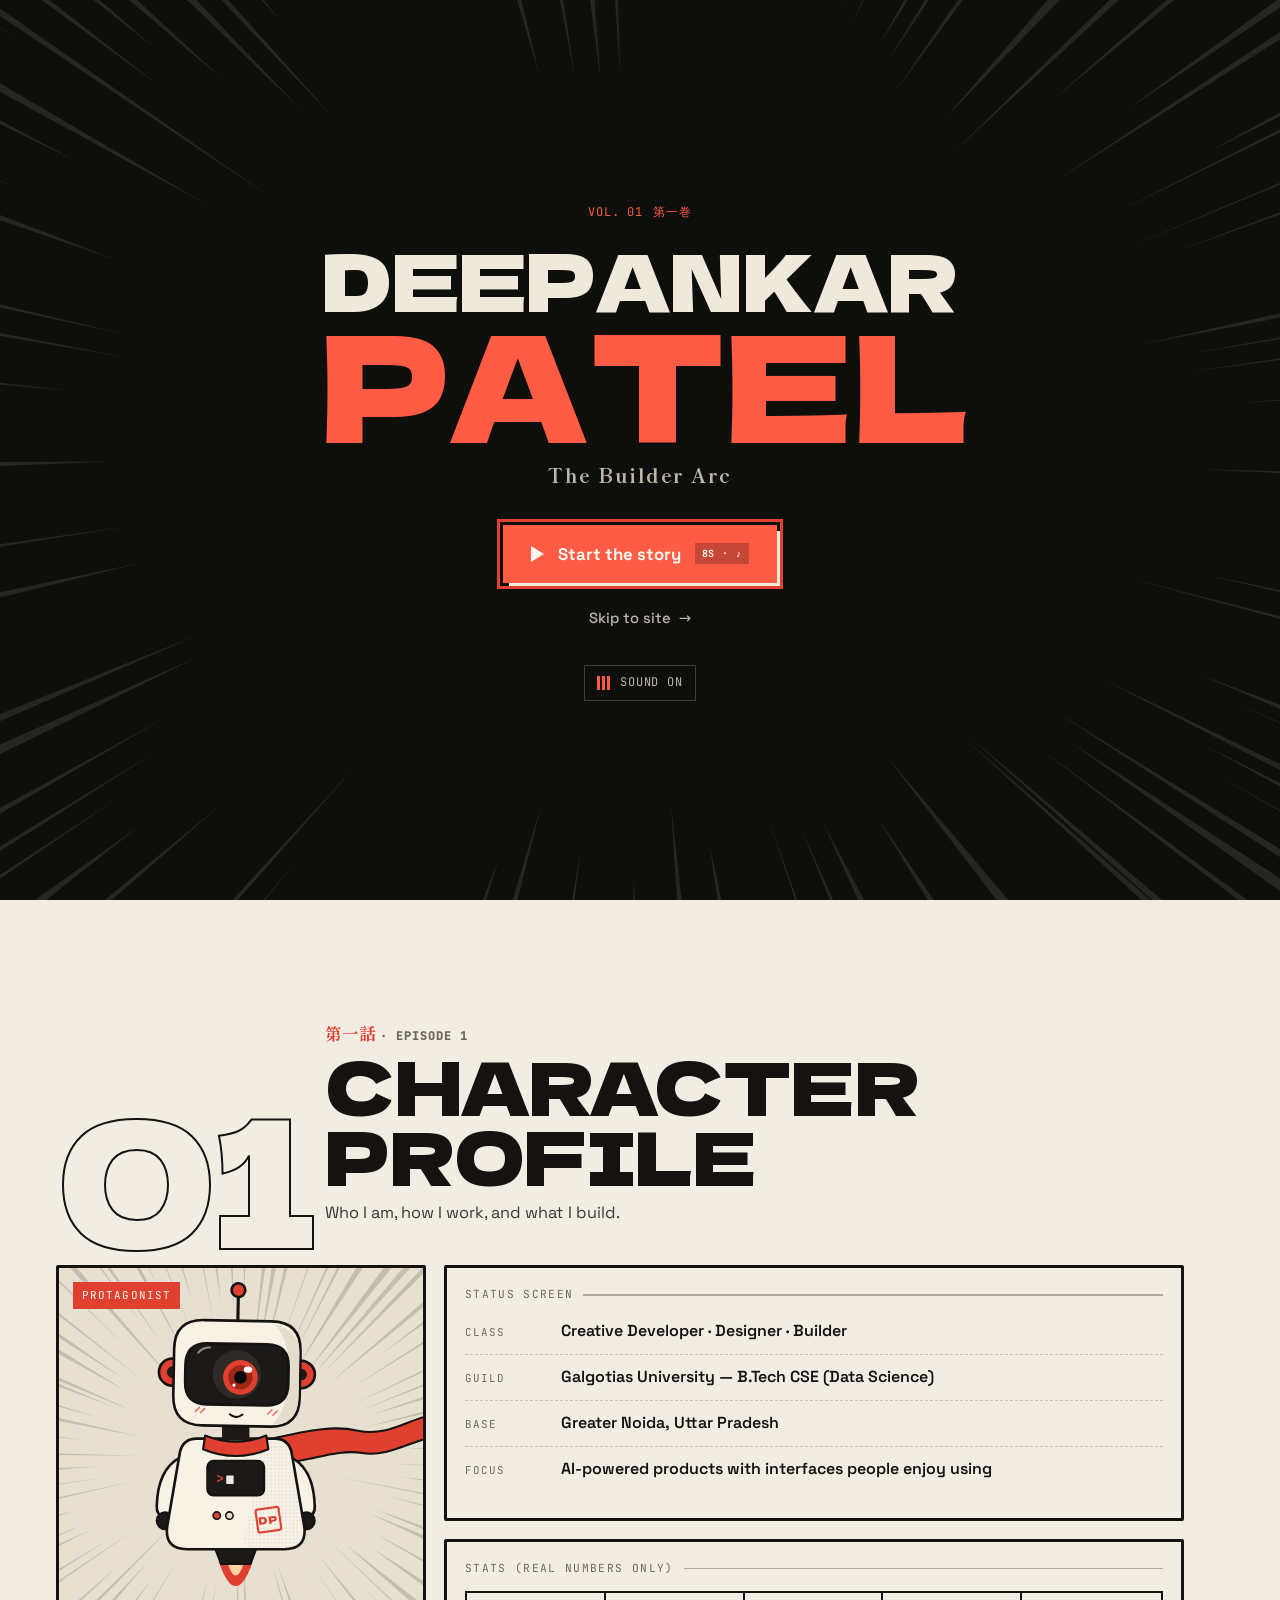
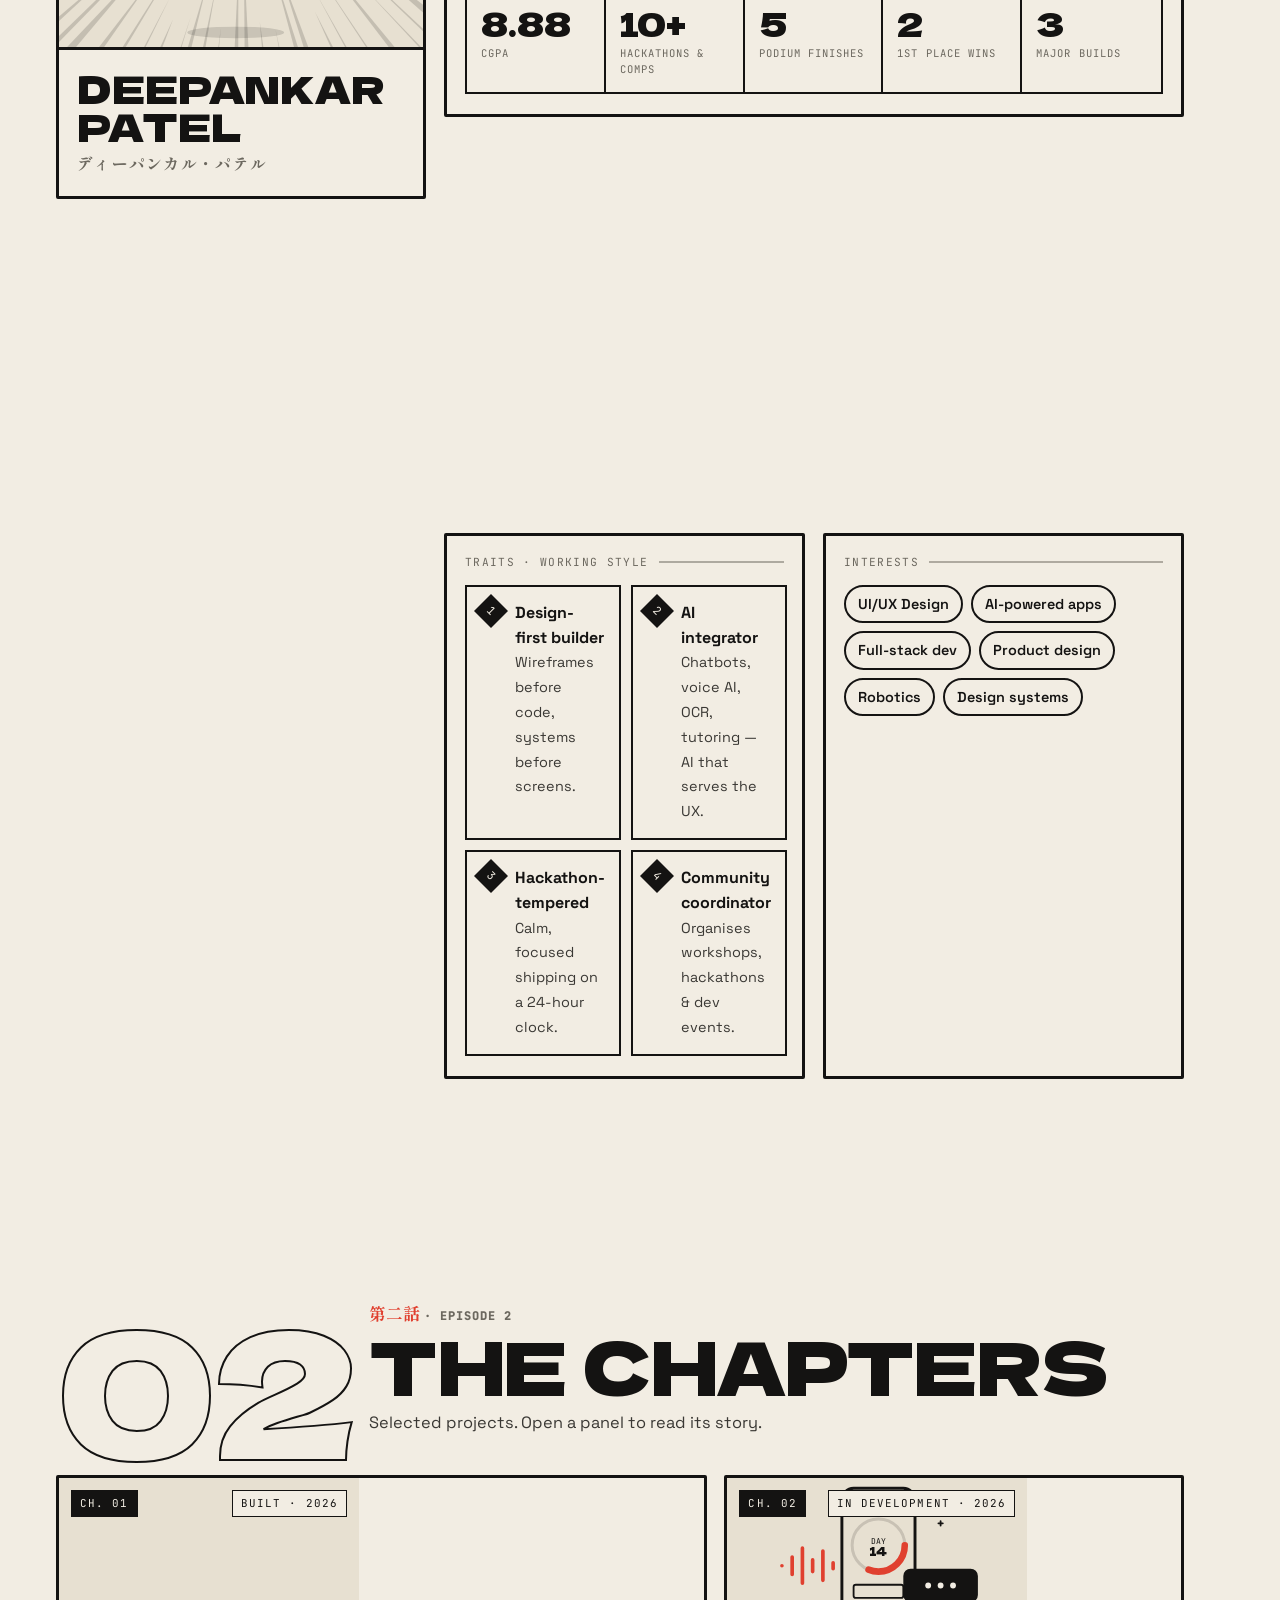
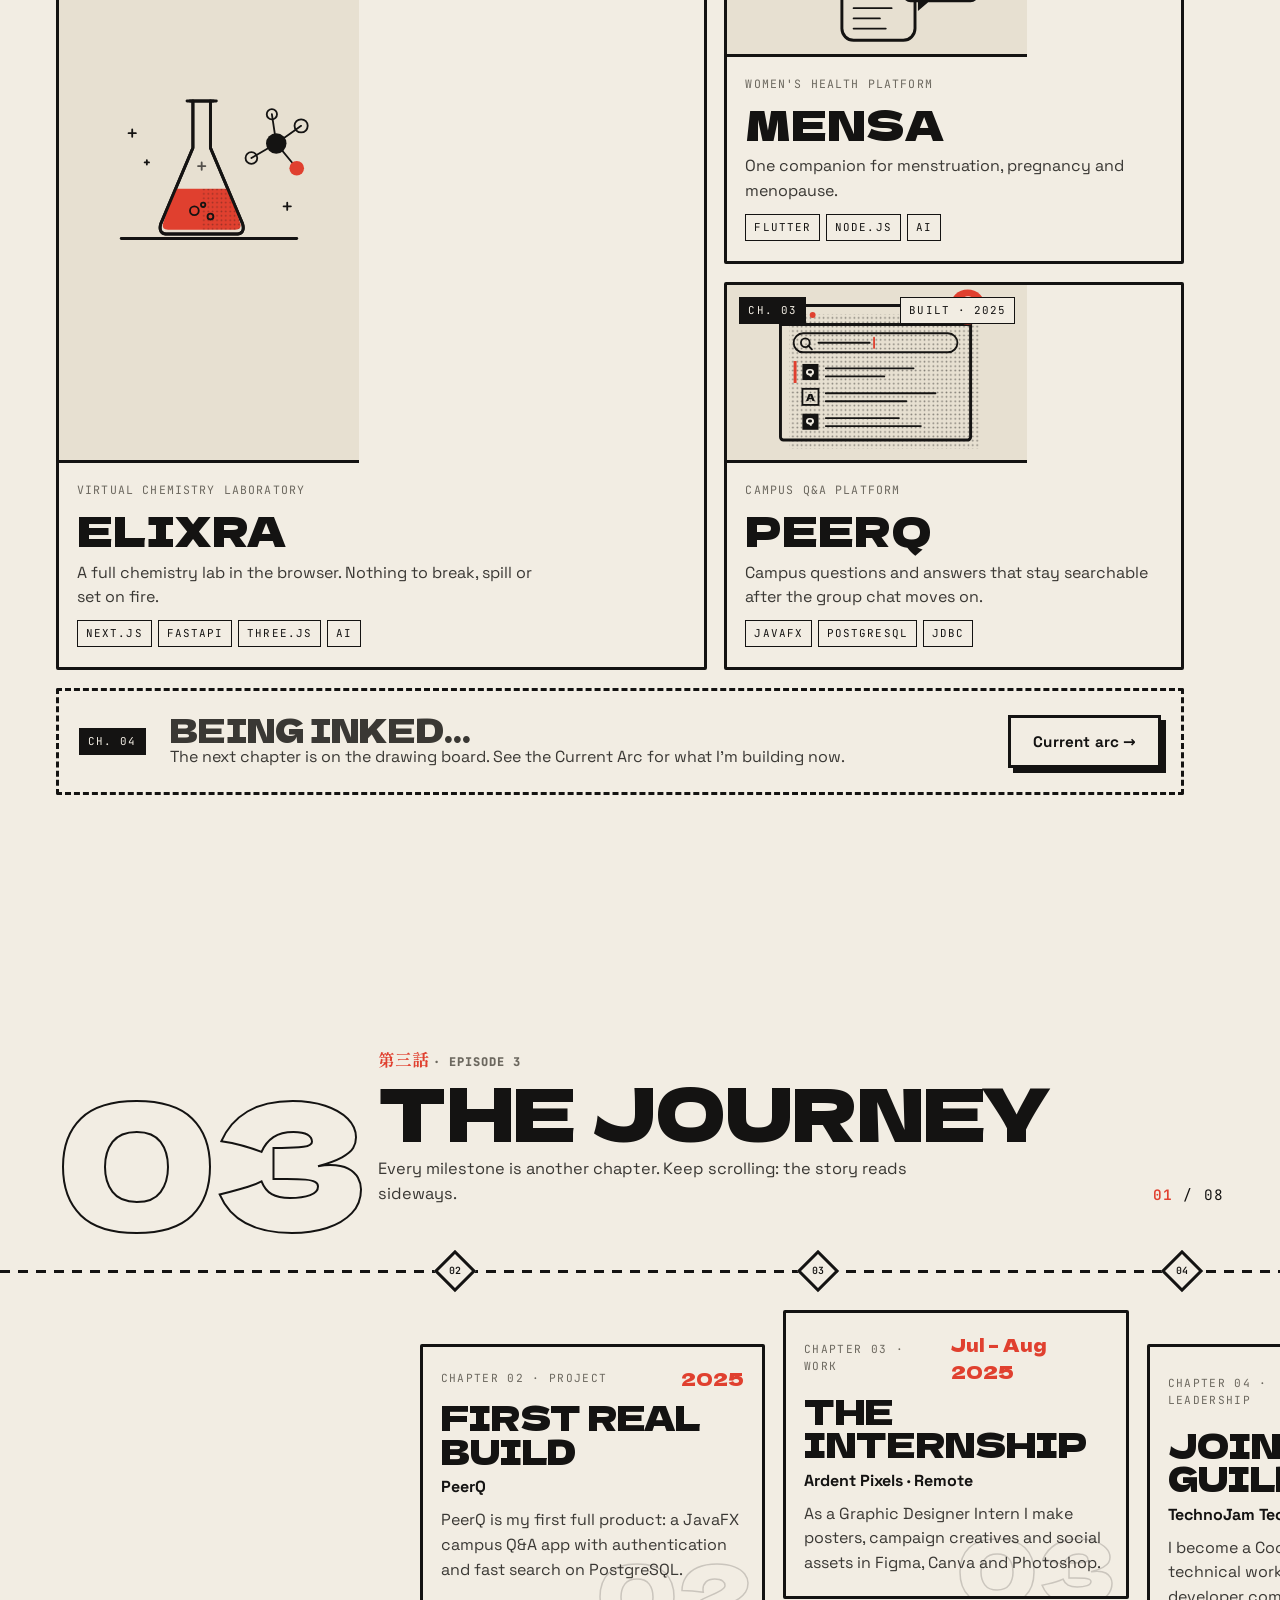
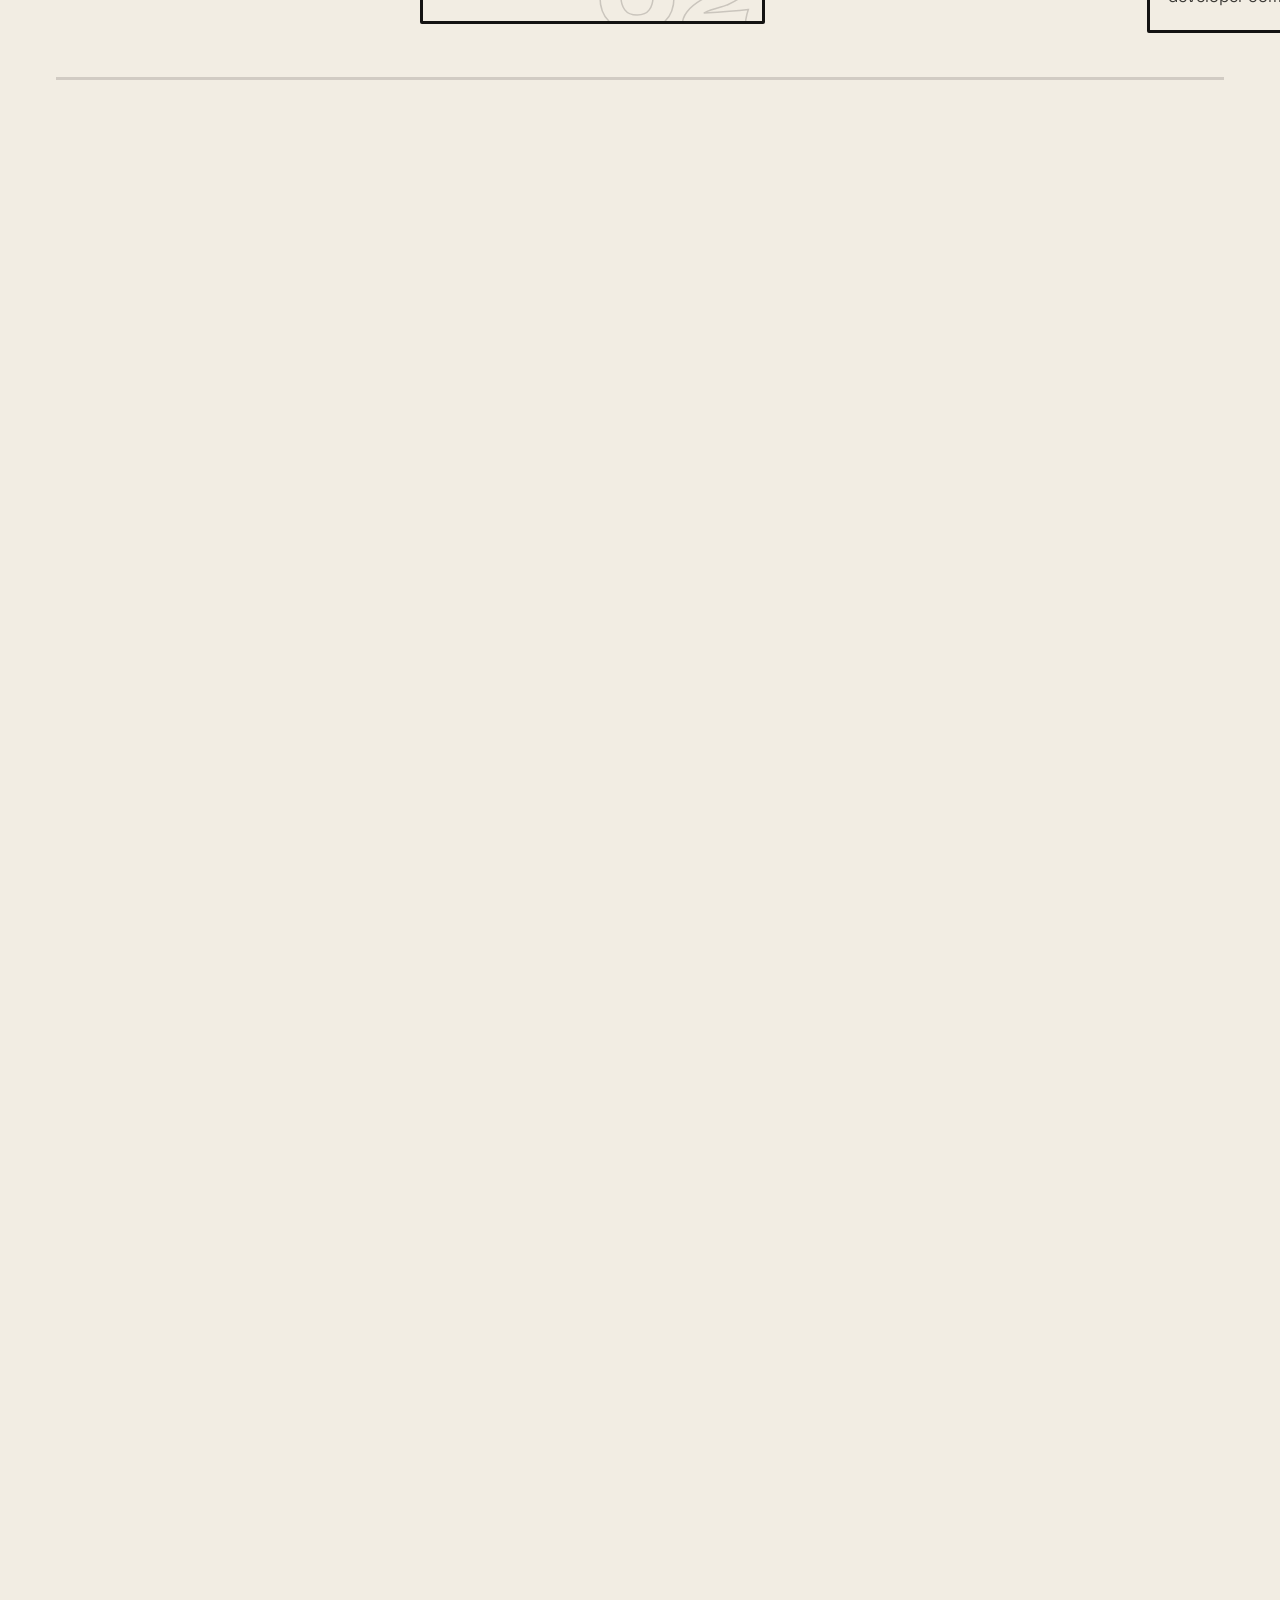
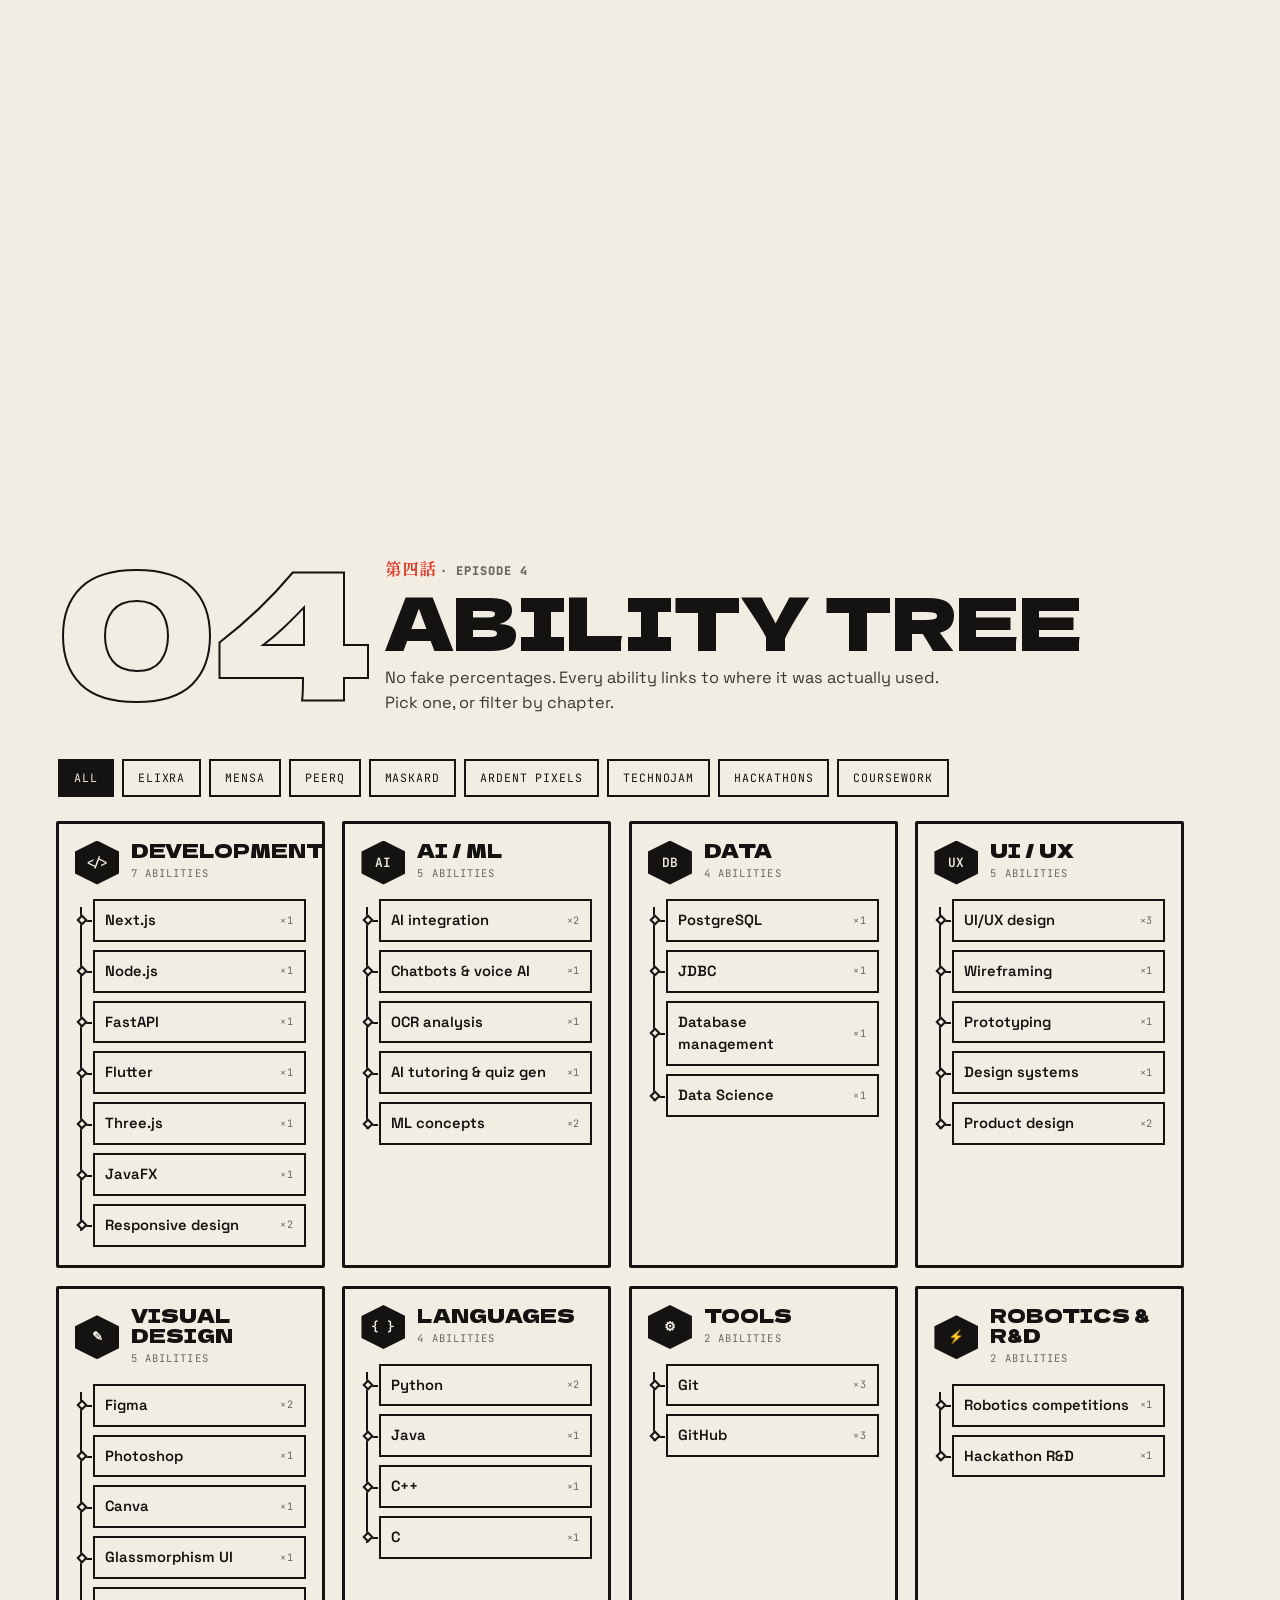
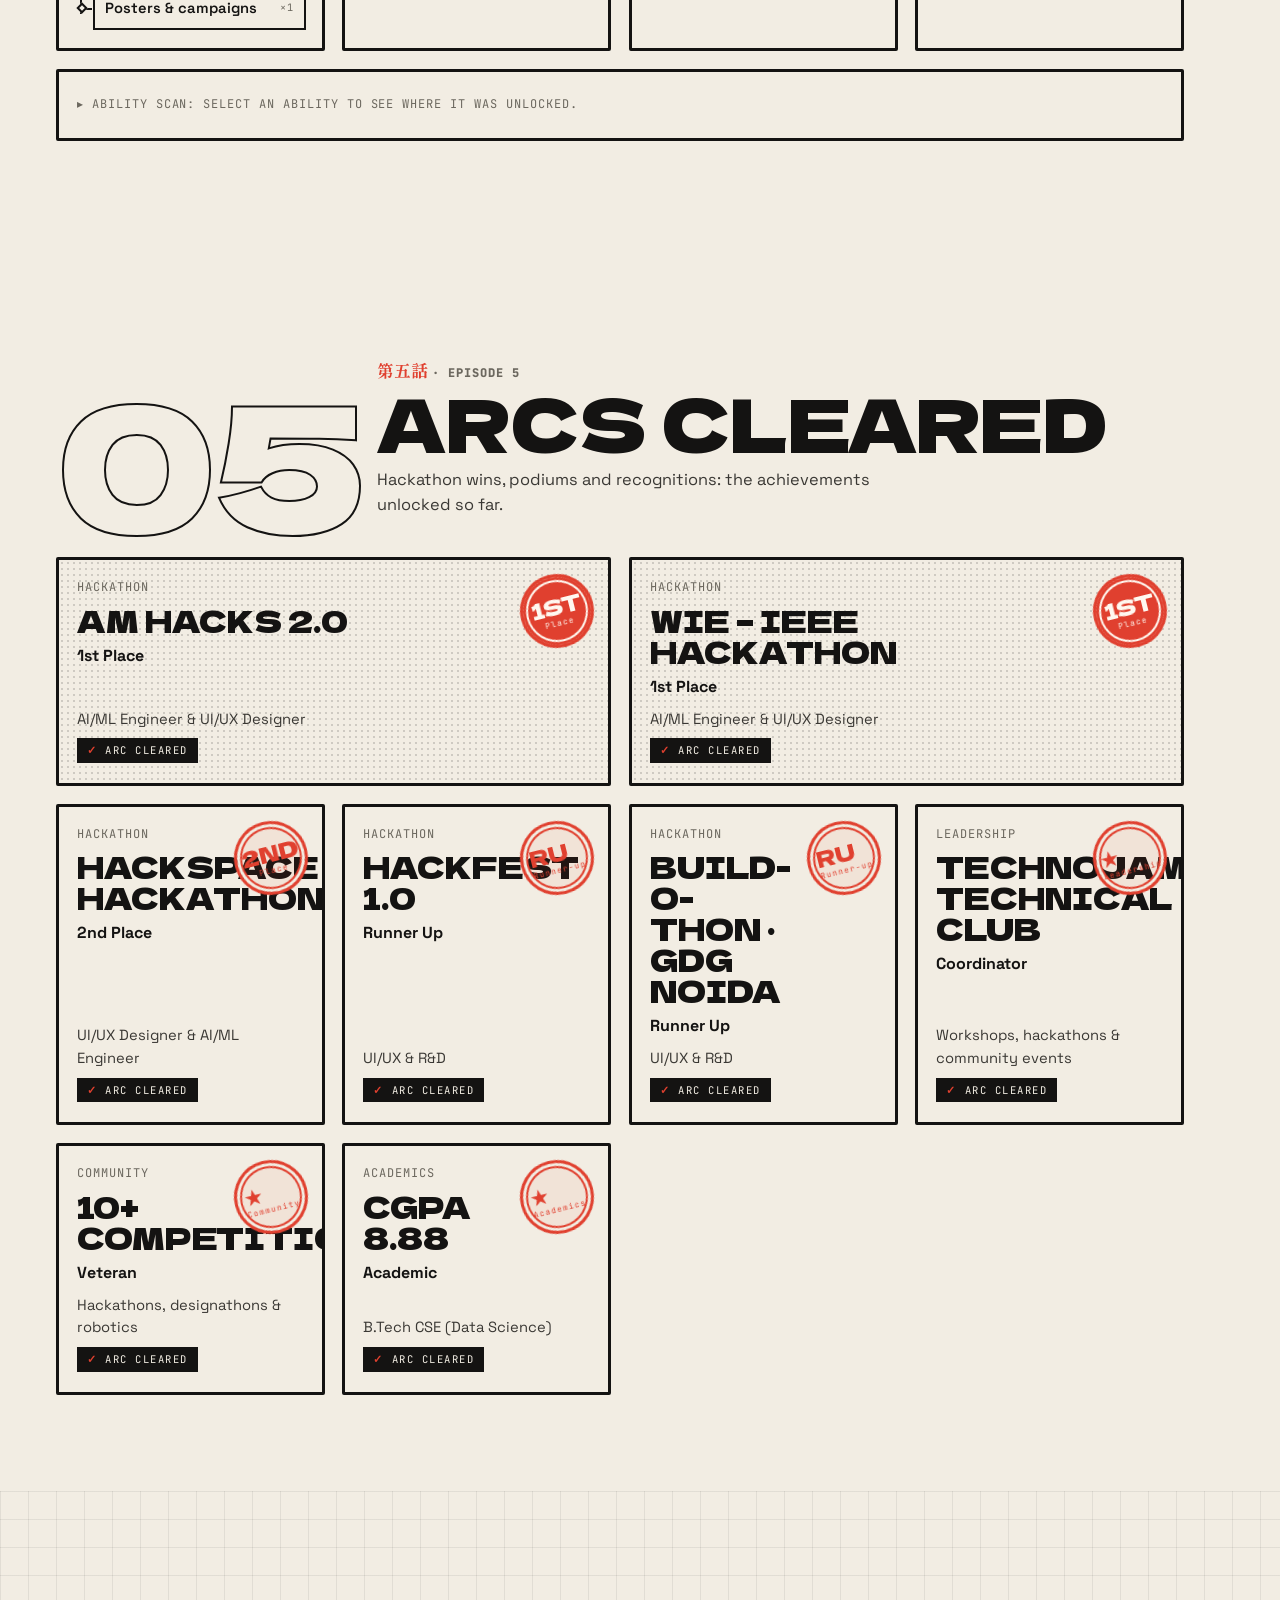
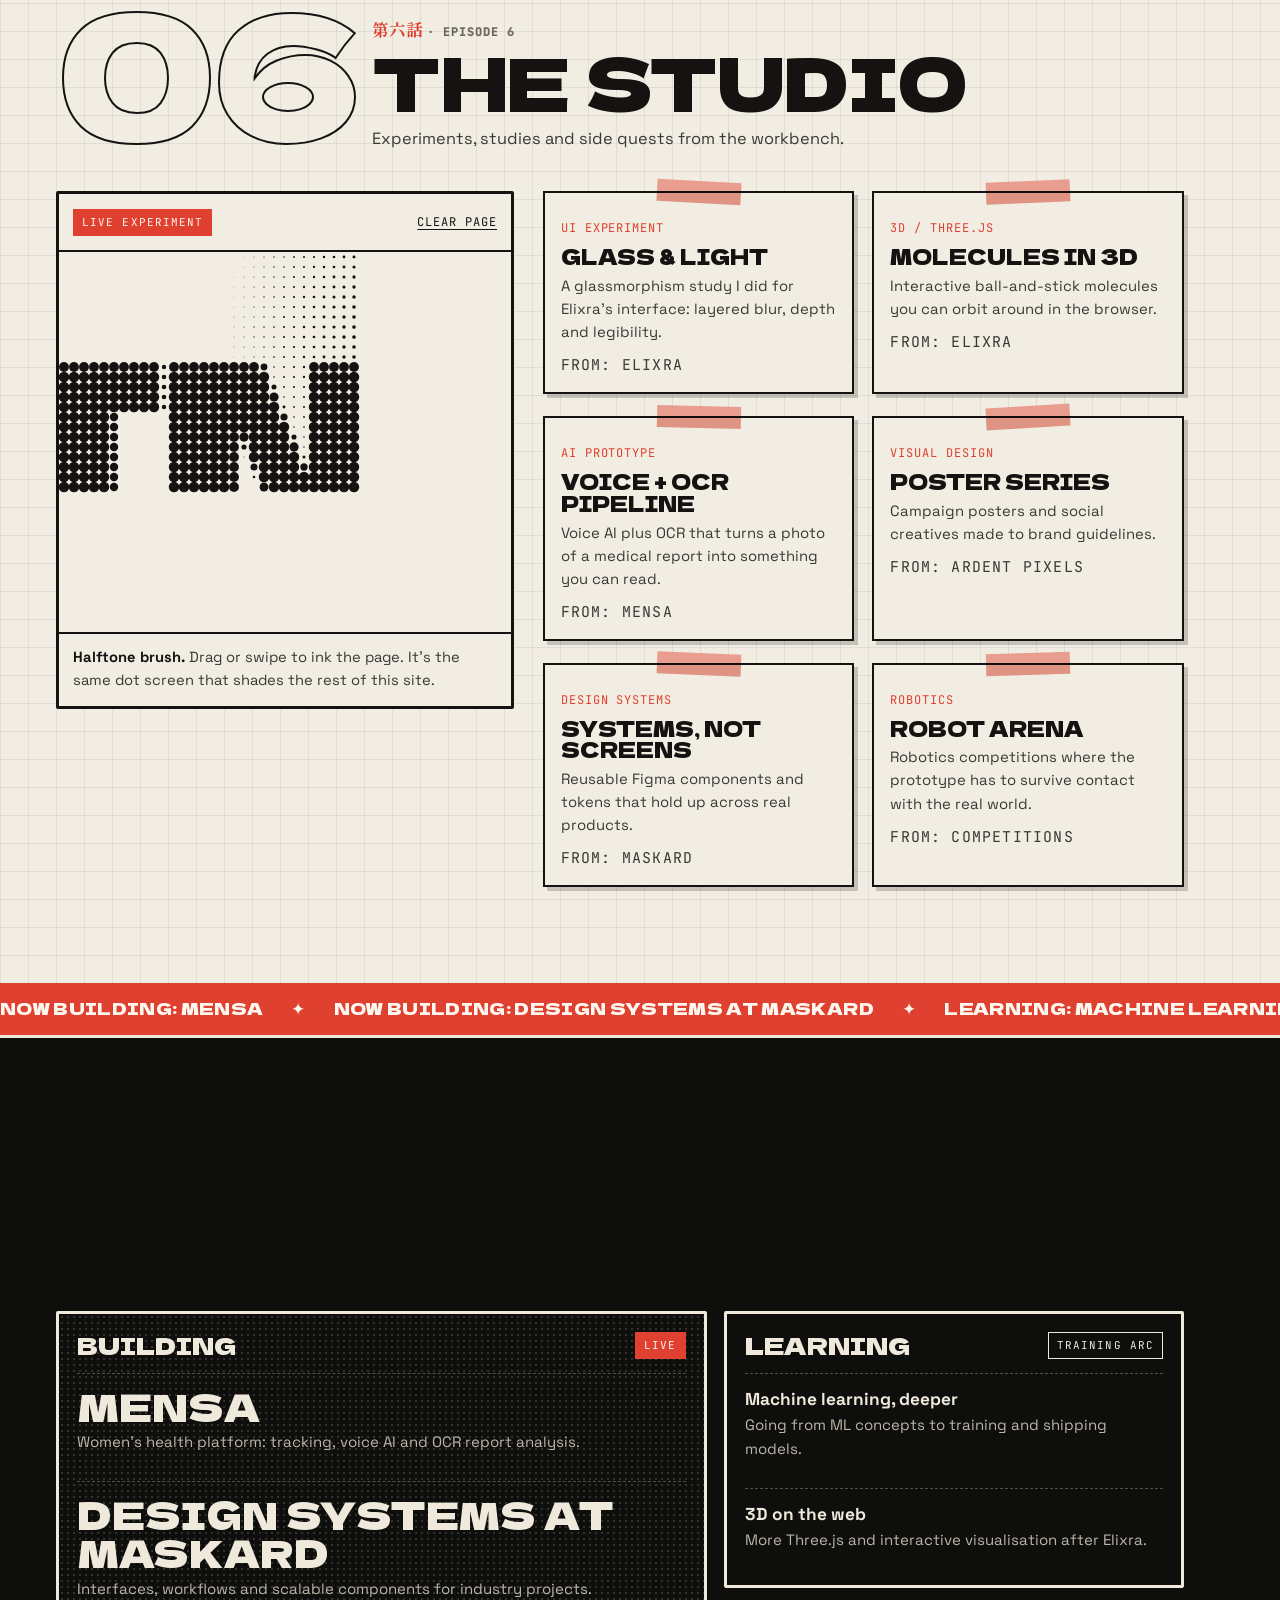
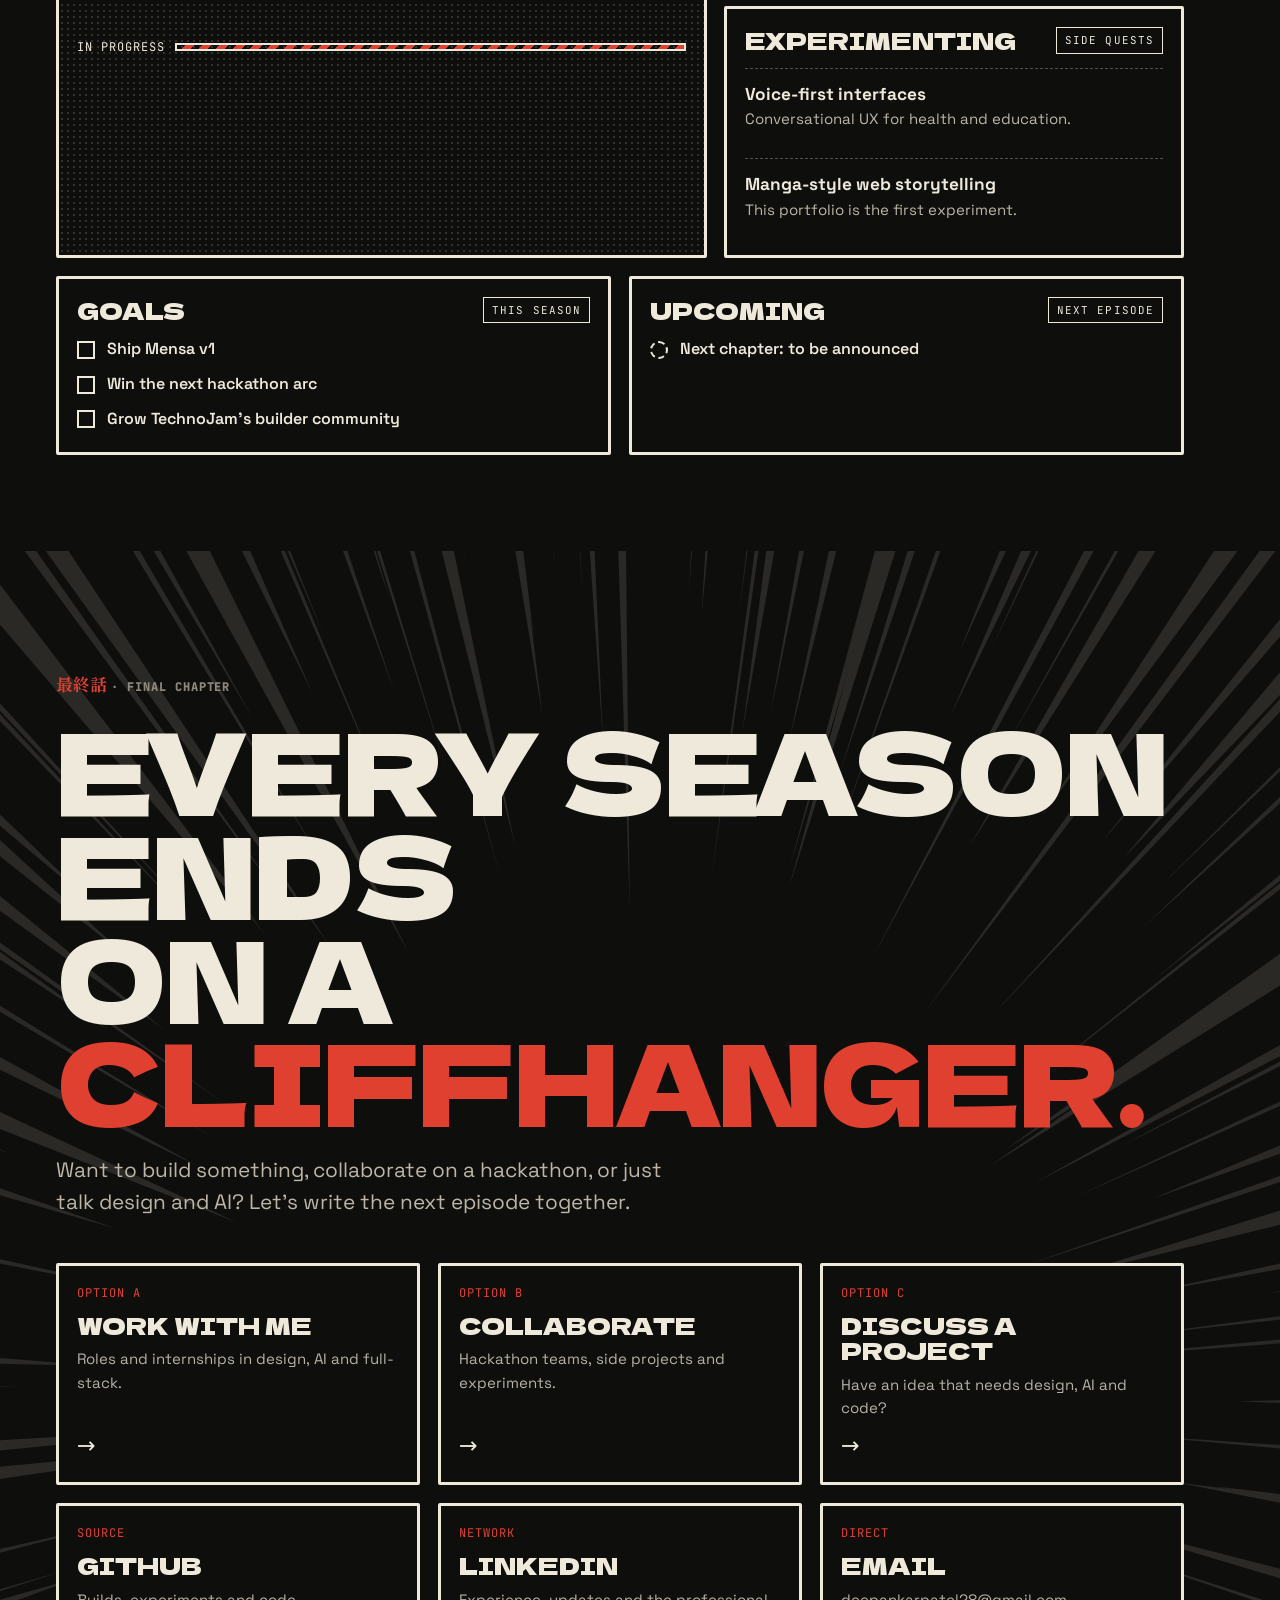
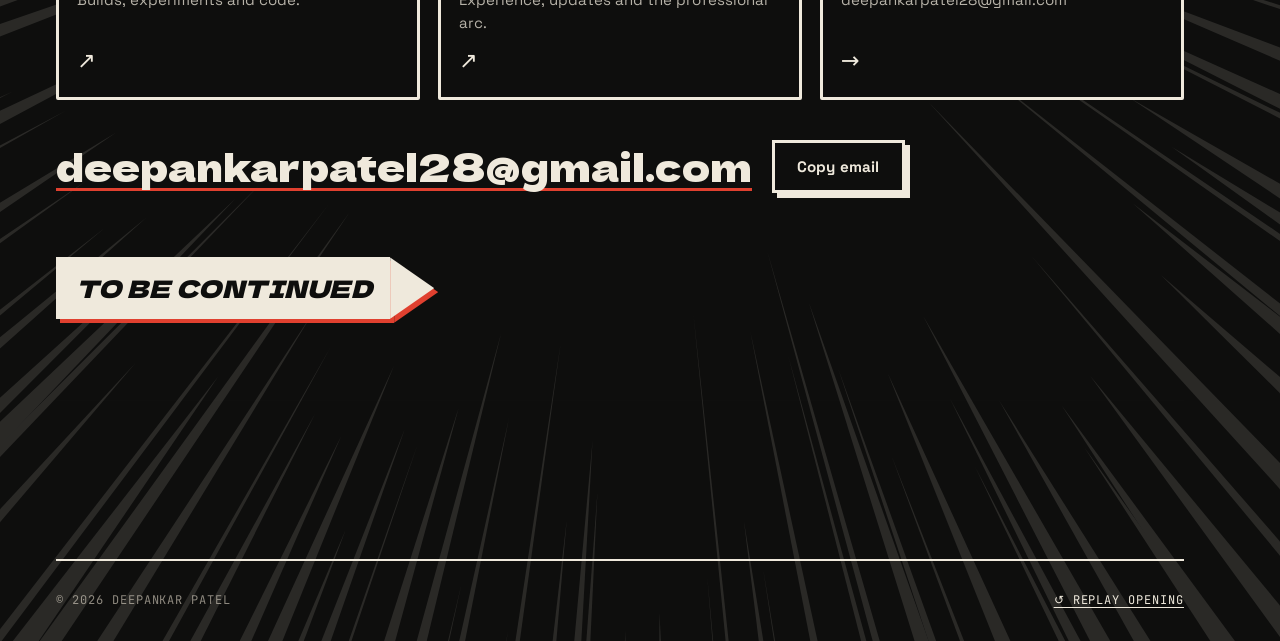
==== commit 243b338e: "New" ====
--- a/index.html
+++ b/index.html
@@ -28,45 +28,92 @@
   <a class="skip-link" href="#main">Skip to content</a>
 
   <!-- ============================== OPENING SEQUENCE ============================== -->
-  <div class="opening" id="opening" role="dialog" aria-modal="true" aria-labelledby="opening-title">
-    <div class="opening__lines" aria-hidden="true"><div data-speedlines="160"></div></div>
-    <div class="opening__tone" aria-hidden="true"></div>
-    <p class="opening__side mono" aria-hidden="true"><span>Chapter 00</span><span>Prologue</span></p>
-    <p class="opening__vert" aria-hidden="true" lang="ja">ディーパンカル・パテル</p>
-
-    <div class="opening__stage">
-      <div class="opening__cover" id="opening-cover">
-        <div class="opening__frame opening__frame--outer" aria-hidden="true"><i></i><i></i><i></i><i></i></div>
-        <div class="opening__frame opening__frame--inner" aria-hidden="true"><i></i><i></i><i></i><i></i></div>
-        <span class="opening__stamp" aria-hidden="true">DP</span>
-        <p class="opening__vol mono"><span>Vol. 01</span> <span lang="ja">· 第一巻</span></p>
-        <h1 class="opening__title" id="opening-title" aria-label="Deepankar Patel">
-          <span class="opening__first" data-split>Deepankar</span>
-          <span class="opening__last" data-split>Patel</span>
-        </h1>
-        <p class="opening__sub">The Builder Arc</p>
-        <div class="opening__actions">
-          <button class="opening__start" id="opening-start" type="button">
-            <span class="opening__play" aria-hidden="true"></span>
-            Start the story
-          </button>
-          <button class="opening__skip mono" id="opening-skip" type="button">Skip intro</button>
-        </div>
-      </div>
-    </div>
-
-    <div class="opening__flash" aria-hidden="true"></div>
-    <p class="opening__sfx" aria-hidden="true" lang="ja">ドン！</p>
-    <div class="opening__shard opening__shard--a" aria-hidden="true"></div>
-    <div class="opening__shard opening__shard--b" aria-hidden="true"></div>
-    <div class="opening__shard opening__shard--c" aria-hidden="true"></div>
+  <!-- ============================== THE STORY (opening) ==============================
+       Start plays a ~6s manga short that match-cuts into the homepage.
+       Skip lifts the cover like a curtain in under a second.            -->
+  <div class="story" id="opening" role="dialog" aria-modal="true" aria-labelledby="opening-title" data-scene="0">
+    <div class="story__lines" aria-hidden="true"><div data-speedlines="140"></div></div>
+
+    <!-- scene 0 · the cover -->
+    <div class="story__cover" id="story-cover">
+      <p class="story__vol mono"><span data-bind="volume">Vol. 01</span> <span class="jp" lang="ja">第一巻</span></p>
+      <h1 class="story__title" id="opening-title" aria-label="Deepankar Patel" data-bind-label="name">
+        <span class="story__first" data-split data-bind="first">Deepankar</span>
+        <span class="story__last" data-split data-bind="last">Patel</span>
+      </h1>
+      <p class="story__sub" data-bind="arc">The Builder Arc</p>
+      <div class="story__actions">
+        <button class="story__start" id="opening-start" type="button">
+          <span class="story__play" aria-hidden="true"></span>
+          <span>Start the story</span>
+          <small class="mono">8s · ♪</small>
+        </button>
+        <button class="story__skip" id="opening-skip" type="button">Skip to site <span aria-hidden="true">→</span></button>
+      </div>
+      <button class="story__sound mono" type="button" data-sound-toggle aria-pressed="true">
+        <span class="snd-ico" aria-hidden="true"><i></i><i></i><i></i></span><span class="snd-label">Sound on</span>
+      </button>
+    </div>
+
+    <!-- the hit when Start is pressed -->
+    <p class="story__sfx" aria-hidden="true" lang="ja">ドン！</p>
+
+    <!-- ============ THE OPENING: a beat-cut anime OP (150 BPM, one cut per beat) ============ -->
+    <div class="op" id="op" aria-hidden="true">
+      <div class="op__lines" data-speedlines="120"></div>
+
+      <!-- cut 1 · word slams -->
+      <div class="op__cut op__words" id="op-words"></div>
+
+      <!-- cut 2 · projects on slanted strips -->
+      <div class="op__cut op__projects" id="op-projects"></div>
+
+      <!-- cut 3 · the record -->
+      <div class="op__cut op__stats" id="op-stats"></div>
+
+      <!-- cut 4 · hero pose -->
+      <div class="op__cut op__hero">
+        <div class="op__streaks"></div>
+        <div class="op__marquee op__marquee--1"><span>Creative Developer · UI/UX Designer · AI Builder · Creative Developer · UI/UX Designer · AI Builder ·</span></div>
+        <div class="op__marquee op__marquee--2"><span>Hackathon Winner · Builder · Designer · Hackathon Winner · Builder · Designer ·</span></div>
+        <svg class="op__bot" viewBox="140 70 480 720"><use href="#kv-figure" /></svg>
+        <span class="op__flash-star"></span>
+      </div>
+
+      <!-- cut 5 · title drop -->
+      <div class="op__cut op__title">
+        <div class="op__strobe" id="op-strobe"><b>DEEP</b><b>ANKAR</b><b>PA</b><b>TEL</b></div>
+        <div class="op__sun" id="op-sun"></div>
+        <div class="op__name">
+          <p class="mono op__vol"><span data-bind="volume">Vol. 01</span> · <span data-bind="arc">The Builder Arc</span></p>
+          <b class="op__first" data-bind="first">Deepankar</b>
+          <b class="op__last" data-bind="last">Patel</b>
+        </div>
+      </div>
+
+      <div class="op__flash"></div>
+      <div class="op__bars"><i></i><i></i></div>
+    </div>
+
+    <!-- subtitles -->
+    <p class="story__sub-line" id="story-line" aria-live="polite"></p>
+
+    <!-- scene 3 · the pupil becomes the sun (or the moon) -->
+    <div class="story__disk" id="story-disk" aria-hidden="true"></div>
+
+    <!-- chrome while the story plays -->
+    <div class="story__hud" aria-hidden="false">
+      <p class="story__scene-label mono" aria-hidden="true"><span id="story-scene">Prologue</span></p>
+      <button class="story__skip-mini mono" id="story-skip" type="button">Skip <span aria-hidden="true">›</span></button>
+      <span class="story__progress" aria-hidden="true"><i id="story-progress"></i></span>
+    </div>
   </div>
 
   <!-- ============================== NAVIGATION ============================== -->
   <div class="progress" aria-hidden="true"><span id="progress-bar"></span></div>
 
   <header class="topbar" id="topbar">
-    <a class="stamp" href="#home" aria-label="Deepankar Patel — back to top">
+    <a class="stamp" href="#home" aria-label="Deepankar Patel — back to top" data-bind-label="name" data-bind-suffix=" — back to top">
       <span>DP</span>
     </a>
     <div class="topbar__chapter mono" aria-live="polite">
@@ -75,6 +122,9 @@
       <span class="topbar__name" id="chapter-name">Prologue</span>
     </div>
     <div class="topbar__actions">
+      <button class="icon-btn snd-btn" type="button" data-sound-toggle aria-pressed="true" aria-label="Sound effects">
+        <span class="snd-ico" aria-hidden="true"><i></i><i></i><i></i></span>
+      </button>
       <button class="icon-btn" id="theme-toggle" type="button" aria-label="Toggle dark mode">
         <svg viewBox="0 0 24 24" aria-hidden="true"><path d="M12 3a9 9 0 1 0 9 9 7 7 0 0 1-9-9z"/></svg>
       </button>
@@ -109,6 +159,12 @@
     <button class="dock__btn" id="dock-next" type="button" aria-label="Next chapter">›</button>
   </nav>
 
+  <div class="wipe" id="wipe" aria-hidden="true">
+    <div class="wipe__panel wipe__panel--a"></div>
+    <div class="wipe__panel wipe__panel--b"></div>
+    <p class="wipe__card"><span class="wipe__kanji" id="wipe-kanji"></span><span class="wipe__num" id="wipe-num"></span><span class="wipe__title" id="wipe-title"></span></p>
+  </div>
+
   <div class="cursor" aria-hidden="true"><span></span></div>
 
   <main id="main">
@@ -119,67 +175,82 @@
         <div class="kv__layer" data-depth="0.2" aria-hidden="true"><div class="kv__orb"></div></div>
         <div class="kv__layer kv__char-layer" data-depth="0.9">
           <div class="kv__char" id="kv-char">
+            <div class="kv__burst" data-speedlines="110" aria-hidden="true"></div>
             <svg class="kv__hero" id="kv-hero" viewBox="0 0 600 800" aria-hidden="true">
               <defs>
-                <pattern id="kv-tone" width="7" height="7" patternUnits="userSpaceOnUse"><circle cx="3.5" cy="3.5" r="1.3" class="kv__tone-dot" /></pattern>
-                <filter id="kv-glow" x="-20%" y="-20%" width="140%" height="140%"><feGaussianBlur stdDeviation="3" /></filter>
-                <filter id="kv-aura" x="-30%" y="-30%" width="160%" height="160%"><feGaussianBlur stdDeviation="7" /></filter>
-                <clipPath id="kv-eye-clip"><path d="M244 311 L 276 309 L 268 327 C 260 330, 252 326, 244 311 Z" /></clipPath>
-                <path id="kv-head-shape" d="M430 150 C 380 112, 300 120, 262 170 C 240 200, 236 235, 242 262 C 244 280, 236 296, 238 306 L 246 322 C 238 336, 222 352, 206 372 L 204 378 C 212 384, 222 388, 228 390 C 226 396, 224 402, 226 406 L 232 410 C 228 414, 226 420, 230 424 C 234 428, 236 432, 234 438 C 232 452, 236 466, 250 474 C 280 490, 316 500, 334 498 L 334 566 L 452 566 C 434 520, 440 470, 452 430 C 470 380, 482 300, 472 232 C 464 192, 452 166, 430 150 Z" />
-                <path id="kv-hair-shape" d="M262 300 L 218 318 L 250 268 L 196 262 L 238 228 L 204 190 L 252 186 L 236 122 L 288 148 L 302 66 L 340 122 L 394 44 L 414 110 L 498 40 L 474 134 L 596 104 L 504 184 L 622 196 L 514 238 L 606 292 L 500 298 L 562 372 L 478 352 L 514 444 L 456 404 L 440 352 L 432 250 L 330 228 Z" />
-                <path id="kv-torso-shape" d="M334 552 C 328 590, 302 610, 280 626 C 220 660, 170 720, 150 800 L 600 800 L 600 640 C 560 610, 482 590, 450 552 Z" />
+                <pattern id="kv-tone" width="7" height="7" patternUnits="userSpaceOnUse"><circle cx="3.5" cy="3.5" r="1.4" class="kv__tone-dot" /></pattern>
+                <clipPath id="kv-eye-clip"><path d="M314 214 H 426 Q 468 214 468 256 V 288 Q 468 330 426 330 H 314 Q 272 330 272 288 V 256 Q 272 214 314 214 Z" /></clipPath>
+                <clipPath id="kv-torso-clip"><path d="M296 394 H 444 Q 470 394 476 420 L 500 560 Q 506 604 462 604 H 278 Q 234 604 240 560 L 264 420 Q 270 394 296 394 Z" /></clipPath>
+                <path id="kv-head-shape" d="M306 170 H 434 Q 490 170 490 226 V 314 Q 490 370 434 370 H 306 Q 250 370 250 314 V 226 Q 250 170 306 170 Z" />
+                <path id="kv-torso-shape" d="M296 394 H 444 Q 470 394 476 420 L 500 560 Q 506 604 462 604 H 278 Q 234 604 240 560 L 264 420 Q 270 394 296 394 Z" />
               </defs>
-
-              <!-- power aura (behind everything) -->
-              <g class="kv__aura" filter="url(#kv-aura)">
-                <use href="#kv-torso-shape" /><use href="#kv-head-shape" class="kv__aura-head" /><use href="#kv-hair-shape" class="kv__aura-head" />
-              </g>
-
-              <!-- scarf tail -->
-              <path class="kv__scarf kv__scarf-tail" d="M438 548 C 500 520, 560 548, 624 516 C 690 484, 730 506, 790 468 L 800 506 C 740 546, 690 528, 632 562 C 570 596, 500 586, 444 584 Z">
-                <animate id="kv-scarf-anim" attributeName="d" dur="2.6s" repeatCount="indefinite" calcMode="spline" keySplines=".45 0 .55 1; .45 0 .55 1"
-                  values="M438 548 C 500 520, 560 548, 624 516 C 690 484, 730 506, 790 468 L 800 506 C 740 546, 690 528, 632 562 C 570 596, 500 586, 444 584 Z;
-                          M438 548 C 500 540, 560 512, 624 530 C 690 548, 730 494, 790 500 L 800 540 C 740 534, 690 586, 632 572 C 570 558, 500 606, 444 584 Z;
-                          M438 548 C 500 520, 560 548, 624 516 C 690 484, 730 506, 790 468 L 800 506 C 740 546, 690 528, 632 562 C 570 596, 500 586, 444 584 Z" />
-              </path>
-
-              <g class="kv__torso">
-                <use href="#kv-torso-shape" class="kv__body" />
-              </g>
-
-              <!-- head turns toward the cursor -->
-              <g class="kv__head" id="kv-head">
-                <use href="#kv-head-shape" class="kv__body" />
-                <g class="kv__hair">
-                  <use href="#kv-hair-shape" class="kv__body" />
-                  <path class="kv__strand" d="M488 150 L 640 128 L 500 186 Z" />
-                  <path class="kv__strand kv__strand--2" d="M496 262 L 640 300 L 494 300 Z" />
+              <g id="kv-figure">
+              <ellipse class="kv__shadow" cx="370" cy="762" rx="92" ry="11" />
+              <g class="kv__float">
+                <!-- power-up outline (crisp, drawn behind) -->
+                <g class="kv__aura"><use href="#kv-torso-shape" /><use href="#kv-head-shape" /></g>
+
+                <!-- thruster -->
+                <path class="kv__flame" d="M338 628 Q 370 720 402 628 Z" />
+                <path class="kv__flame kv__flame--in" d="M354 628 Q 370 680 386 628 Z" />
+                <path class="kv__thruster" d="M330 600 H 410 L 398 632 H 342 Z" />
+
+                <!-- scarf tail, streaming in the wind -->
+                <g transform="translate(-22 -150)">
+                  <path class="kv__scarf" d="M438 548 C 500 520, 560 548, 624 516 C 690 484, 730 506, 790 468 L 800 506 C 740 546, 690 528, 632 562 C 570 596, 500 586, 444 584 Z">
+                    <animate attributeName="d" dur="2.4s" repeatCount="indefinite" calcMode="spline" keySplines=".45 0 .55 1; .45 0 .55 1"
+                      values="M438 548 C 500 520, 560 548, 624 516 C 690 484, 730 506, 790 468 L 800 506 C 740 546, 690 528, 632 562 C 570 596, 500 586, 444 584 Z;
+                              M438 548 C 500 540, 560 512, 624 530 C 690 548, 730 494, 790 500 L 800 540 C 740 534, 690 586, 632 572 C 570 558, 500 606, 444 584 Z;
+                              M438 548 C 500 520, 560 548, 624 516 C 690 484, 730 506, 790 468 L 800 506 C 740 546, 690 528, 632 562 C 570 596, 500 586, 444 584 Z" />
+                  </path>
                 </g>
-                <!-- ear + headphones: a developer never leaves home without them -->
-                <path class="kv__phones" d="M300 196 C 360 150, 452 168, 470 250" />
-                <rect class="kv__cup" x="366" y="298" width="42" height="64" rx="16" transform="rotate(-12 387 330)" />
-                <path class="kv__cup-rim" d="M372 306 C 364 324, 366 346, 378 360" />
-                <!-- rim light -->
-                <path class="kv__rim" d="M238 306 L 246 322 C 238 336, 222 352, 206 372 L 204 378 C 212 384, 222 388, 228 390 C 226 396, 224 402, 226 406 L 232 410 C 228 414, 226 420, 230 424 C 234 428, 236 432, 234 438 C 232 452, 236 466, 250 474 C 280 490, 316 500, 334 498" />
-                <path class="kv__rim kv__rim--glow" d="M238 306 L 246 322 C 238 336, 222 352, 206 372 L 204 378 C 212 384, 222 388, 228 390 C 226 396, 224 402, 226 406 L 232 410 C 228 414, 226 420, 230 424 C 234 428, 236 432, 234 438 C 232 452, 236 466, 250 474 C 280 490, 316 500, 334 498" />
-                <!-- the eye: sclera wedge, iris that tracks -->
-                <g class="kv__eye" id="kv-eye">
-                  <path class="kv__sclera" d="M244 311 L 276 309 L 268 327 C 260 330, 252 326, 244 311 Z" />
-                  <g clip-path="url(#kv-eye-clip)">
-                    <g class="kv__iris" id="kv-iris">
-                      <circle class="kv__iris-ring" cx="256" cy="318" r="7.5" />
-                      <circle class="kv__pupil" cx="256" cy="318" r="3.4" />
-                      <circle class="kv__glint" cx="253.5" cy="315.5" r="1.8" />
+
+                <!-- body -->
+                <g class="kv__torso">
+                  <path class="kv__arm" d="M264 430 Q 222 452 220 522 Q 219 540 236 543 Q 252 545 254 527 L 262 474 Z" />
+                  <path class="kv__arm" d="M476 430 Q 518 452 520 522 Q 521 540 504 543 Q 488 545 486 527 L 478 474 Z" />
+                  <circle class="kv__hand" cx="236" cy="550" r="16" /><circle class="kv__hand" cx="504" cy="550" r="16" />
+                  <use href="#kv-torso-shape" class="kv__shell" />
+                  <g clip-path="url(#kv-torso-clip)"><path class="kv__tone" d="M420 394 L 520 394 L 520 620 L 380 620 Z" /></g>
+                  <rect class="kv__screen" x="316" y="436" width="108" height="66" rx="12" />
+                  <text class="kv__prompt" x="332" y="478">&gt;</text>
+                  <rect class="kv__caret" x="352" y="464" width="14" height="16" />
+                  <circle class="kv__led" cx="334" cy="540" r="7" /><circle class="kv__led kv__led--off" cx="358" cy="540" r="7" />
+                  <g class="kv__hanko" transform="rotate(-8 432 548)"><rect x="410" y="526" width="44" height="44" rx="4" /><text x="432" y="556">DP</text></g>
+                </g>
+                <rect class="kv__neck" x="344" y="364" width="52" height="34" rx="8" />
+                <!-- scarf wrap -->
+                <path class="kv__scarf" d="M312 388 Q 370 412 428 388 L 432 414 Q 370 440 308 414 Z" />
+
+                <!-- head: intro turn on the outer group, cursor tilt on the inner -->
+                <g class="kv__head-intro">
+                  <g class="kv__head" id="kv-head">
+                    <g class="kv__antenna"><path class="kv__stalk" d="M370 172 V 122" /><circle class="kv__bulb" cx="370" cy="112" r="13" /></g>
+                    <circle class="kv__ear" cx="248" cy="270" r="26" /><circle class="kv__ear-in" cx="248" cy="270" r="11" />
+                    <circle class="kv__ear" cx="492" cy="270" r="26" /><circle class="kv__ear-in" cx="492" cy="270" r="11" />
+                    <use href="#kv-head-shape" class="kv__shell" />
+                    <path class="kv__head-tone" d="M440 176 Q 488 186 488 230 V 312 Q 488 364 440 366 Q 470 330 470 270 Q 470 206 440 176 Z" />
+                    <g class="kv__eye" id="kv-eye">
+                      <path class="kv__visor" d="M314 214 H 426 Q 468 214 468 256 V 288 Q 468 330 426 330 H 314 Q 272 330 272 288 V 256 Q 272 214 314 214 Z" />
+                      <g clip-path="url(#kv-eye-clip)">
+                        <circle class="kv__lens" cx="370" cy="272" r="46" />
+                        <g class="kv__iris" id="kv-iris">
+                          <circle class="kv__iris-ring" cx="370" cy="272" r="33" />
+                          <circle class="kv__iris-deep" cx="370" cy="272" r="23" />
+                          <circle class="kv__pupil" cx="370" cy="272" r="12" />
+                          <ellipse class="kv__glint" cx="384" cy="257" rx="8" ry="6" />
+                          <circle class="kv__glint" cx="358" cy="287" r="3" />
+                        </g>
+                        <rect class="kv__lid" id="kv-lid" x="272" y="214" width="196" height="116" />
+                      </g>
+                      <path class="kv__visor-shine" d="M296 232 Q 304 222 318 222" />
                     </g>
-                    <rect class="kv__lid" id="kv-lid" x="240" y="300" width="40" height="32" />
+                    <path class="kv__blush" d="M292 344 L 300 336 M 302 346 L 310 338 M 430 346 L 438 338 M 440 348 L 448 340" />
+                    <path class="kv__mouth" d="M358 348 Q 370 358 382 348" />
                   </g>
-                  <path class="kv__lash" d="M242 310 L 278 307 L 284 302" />
                 </g>
               </g>
-
-              <!-- scarf wrap (covers the neck seam) -->
-              <path class="kv__scarf" d="M320 518 C 364 506, 424 516, 456 540 L 450 588 C 412 570, 364 566, 324 580 Z" />
-              <path class="kv__scarf-shade" d="M324 560 C 366 548, 414 552, 452 570 L 450 588 C 412 570, 364 566, 324 580 Z" />
+              </g>
             </svg>
             <button class="kv__poke" id="kv-poke" type="button" aria-label="Poke the protagonist: power up and switch class"></button>
             <p class="kv__speech" id="kv-speech" role="status" aria-live="polite"></p>
@@ -187,27 +258,26 @@
           </div>
         </div>
 
-
         <div class="kv__title">
-          <p class="kv__kicker mono">Episode 00 · The Builder Arc</p>
-          <h2 class="hero__name kv__name" id="hero-name" aria-label="Deepankar Patel">
-            <span class="hero__line" data-split>Deepankar</span>
-            <span class="hero__line hero__line--outline" data-split>Patel</span>
+          <p class="kv__kicker mono" style="--k:0">Episode 00 · <span data-bind="arc">The Builder Arc</span></p>
+          <h2 class="hero__name kv__name" id="hero-name" aria-label="Deepankar Patel" data-bind-label="name">
+            <span class="hero__line" data-split data-bind="first">Deepankar</span>
+            <span class="hero__line hero__line--outline" data-split data-bind="last">Patel</span>
           </h2>
-          <div class="kv__tagline" id="hero-bubble"><p></p></div>
-
-          <div class="kv__class" id="kv-class">
+          <div class="kv__tagline" style="--k:1" id="hero-bubble"><p></p></div>
+
+          <div class="kv__class" style="--k:2" id="kv-class">
             <p class="kv__class-desc" id="kv-class-desc" aria-live="polite"></p>
             <div class="kv__class-tabs" id="kv-class-tabs" role="tablist" aria-label="Class"></div>
             <span class="kv__class-count" id="kv-class-count" hidden></span>
           </div>
 
-          <div class="kv__cta">
+          <div class="kv__cta" style="--k:3">
             <a class="kv-cta kv-cta--primary" href="#about">Start reading <span aria-hidden="true">↓</span></a>
             <a class="kv-cta kv-cta--ghost" href="#projects">View projects <span aria-hidden="true">→</span></a>
           </div>
 
-          <p class="kv__stats mono"><b>2×</b> 1st place <i>·</i> <b>5</b> podiums <i>·</i> <b>10+</b> hackathons</p>
+          <p class="kv__stats mono" style="--k:4" id="kv-stats"></p>
         </div>
       </div>
     </section>
@@ -356,8 +426,8 @@
 
       <div class="credits" aria-label="Credits">
         <div class="credits__roll">
-          <p><span>Story &amp; direction</span>Deepankar Patel</p>
-          <p><span>Interface design</span>Deepankar Patel</p>
+          <p><span>Story &amp; direction</span><span class="cr" data-bind="name">Deepankar Patel</span></p>
+          <p><span>Interface design</span><span class="cr" data-bind="name">Deepankar Patel</span></p>
           <p><span>Engineering</span>HTML · CSS · JavaScript</p>
           <p><span>Screentone</span>Hand-set halftone, 6px</p>
           <p><span>Special thanks</span>TechnoJam &amp; every hackathon team</p>
@@ -366,7 +436,7 @@
       </div>
 
       <footer class="footer mono">
-        <span>© <span id="year">2026</span> Deepankar Patel</span>
+        <span>© <span id="year">2026</span> <span data-bind="name">Deepankar Patel</span></span>
         <button class="footer__replay" id="replay" type="button">↺ Replay opening</button>
       </footer>
     </section>
@@ -389,6 +459,7 @@
   </noscript>
 
   <script src="assets/js/data.js"></script>
+  <script src="assets/js/preview.js"></script>
   <script src="assets/js/main.js"></script>
 </body>
 </html>
--- a/assets/css/style.css
+++ b/assets/css/style.css
@@ -297,269 +297,345 @@
 }
 .js .reveal.in { opacity: 1; clip-path: inset(-50vh -50vw); transform: none; }
 
-/* ============================================================= OPENING
-   Timeline (after fonts are ready, .is-go):
-   0.0  speed lines zoom in · 0.3 panel opens · 0.5 frame inks itself
-   0.9  VOL wipes in · 1.0 name slams letter by letter · ~2.1 impact:
-   shake + flash · 2.25 hanko stamp · 2.5 call to action
-   Exit (.is-leaving): flash → ドン！ → cover blasts → page tears apart   */
-.opening {
+/* ============================================================= THE STORY (opening)
+   Motion language (shared with the rest of the site):
+     --ease-out   decelerate, for things arriving
+     --ease-snap  hard in/out, for impacts and slams
+     --ease-inout camera moves and hand-offs
+   Start → a ~6s manga short: the red button becomes an ink drop, the drop
+   opens a manga page (look · sketch · build · ship), the camera pushes
+   into the eye, and the pupil flies out to become the homepage sun/moon.
+   Skip  → the cover lifts like a curtain; the homepage rises into place. */
+:root { --ease-inout: cubic-bezier(.76, 0, .24, 1); }
+.story {
+  --acc: #ff5b45;
+  --page: #f2ede3;
+  --ink-night: #0e0e0d;
   position: fixed;
   inset: 0;
   z-index: 500;
   display: grid;
   place-items: center;
-  background: var(--c-night);
+  background: var(--ink-night);
   color: var(--c-bone);
   overflow: hidden;
-  perspective: 1100px;
-  --accent: #ff5b45;
-}
-.no-js .opening, .opening[hidden] { display: none; }
-.opening > * { grid-area: 1 / 1; }
-
-.opening__lines { position: absolute; inset: -30%; color: var(--c-bone); opacity: .16; z-index: 1; }
-.opening__lines > div { position: absolute; inset: 0; opacity: 0; }
-.opening__lines svg { width: 100%; height: 100%; }
-.opening__lines polygon { fill: currentColor; }
-.opening.is-go .opening__lines { animation: spin 140s linear infinite, lines-pulse .55s 2.1s var(--ease-out); }
-.opening.is-go .opening__lines > div { animation: lines-in 1.3s var(--ease-out) forwards, breathe 2.4s 1.3s ease-in-out infinite alternate; }
-@keyframes lines-in { from { opacity: 0; scale: 2.4; } to { opacity: 1; scale: 1; } }
-@keyframes breathe { to { scale: 1.05; } }
-@keyframes lines-pulse { 30% { scale: 1.18; } }
-@keyframes spin { to { rotate: 360deg; } }
-
-.opening__tone {
-  position: absolute;
-  inset: 0;
-  z-index: 1;
-  background-image: radial-gradient(color-mix(in srgb, var(--c-bone) 22%, transparent) 1.2px, transparent 1.5px);
-  background-size: 7px 7px;
-  -webkit-mask-image: radial-gradient(ellipse at center, transparent 35%, #000 95%);
-  mask-image: radial-gradient(ellipse at center, transparent 35%, #000 95%);
-  opacity: 0;
-}
-.opening.is-go .opening__tone { animation: fade-in 1.2s .4s forwards; }
-@keyframes fade-in { to { opacity: 1; } }
-
-.opening__side {
-  position: absolute;
-  z-index: 2;
-  left: 20px;
-  bottom: calc(18px + env(safe-area-inset-bottom));
-  display: grid;
-  gap: 2px;
-  color: var(--c-bone-2);
-  opacity: 0;
-  justify-self: start;
-  align-self: end;
-}
-.opening__side span:first-child { color: var(--accent); }
-.opening__vert {
-  position: absolute;
-  z-index: 2;
-  right: 14px;
-  top: 50%;
-  translate: 0 -50%;
-  writing-mode: vertical-rl;
-  font-family: var(--f-jp);
-  font-weight: 800;
-  font-size: .9rem;
-  letter-spacing: .3em;
-  color: var(--c-bone-2);
-  opacity: 0;
-  justify-self: end;
-}
-.opening.is-go .opening__side { animation: rise-in .8s 2.6s var(--ease-out) forwards; }
-.opening.is-go .opening__vert { animation: fade-in 1s 2.7s forwards; }
-@keyframes rise-in { from { opacity: 0; transform: translateY(12px); } to { opacity: 1; transform: none; } }
-
-.opening__stage { position: relative; z-index: 2; width: min(90vw, 620px); transform-style: preserve-3d; transition: transform .6s var(--ease-out); }
-@media (hover: none) {
-  .opening.is-go .opening__stage { animation: float 6s 3s ease-in-out infinite; }
-}
-@keyframes float { 50% { transform: translateY(-8px) rotate(-.6deg); } }
-
-.opening__cover {
-  position: relative;
-  text-align: center;
-  padding: clamp(34px, 7vw, 54px) clamp(22px, 5.5vw, 48px) clamp(28px, 6vw, 44px);
-  background: var(--c-night);
-  container-type: inline-size;
-  clip-path: inset(50% 0 50% 0);
-}
-.opening.is-go .opening__cover { animation: panel-open .75s .3s var(--ease-snap) forwards, shake .45s 2.1s; }
-@keyframes panel-open { to { clip-path: inset(-40px); } }
-@keyframes shake {
-  10% { translate: -7px 3px; } 25% { translate: 6px -4px; } 40% { translate: -4px 2px; }
-  55% { translate: 3px -1px; } 75% { translate: -1px 1px; } 100% { translate: 0 0; }
-}
-
-.opening__frame { position: absolute; inset: 0; pointer-events: none; }
-.opening__frame--inner { inset: 11px; }
-.opening__frame i { position: absolute; background: var(--c-bone); }
-.opening__frame i:nth-child(1) { left: 0; top: 0; width: 100%; height: 3px; transform-origin: 0 50%; scale: 0 1; }
-.opening__frame i:nth-child(2) { right: 0; top: 0; width: 3px; height: 100%; transform-origin: 50% 0; scale: 1 0; }
-.opening__frame i:nth-child(3) { right: 0; bottom: 0; width: 100%; height: 3px; transform-origin: 100% 50%; scale: 0 1; }
-.opening__frame i:nth-child(4) { left: 0; bottom: 0; width: 3px; height: 100%; transform-origin: 50% 100%; scale: 1 0; }
-.opening__frame--inner i:nth-child(odd) { height: 2px; }
-.opening__frame--inner i:nth-child(even) { width: 2px; }
-.opening.is-go .opening__frame i { animation: draw .28s var(--ease-snap) forwards; }
-.opening.is-go .opening__frame--outer i:nth-child(1) { animation-delay: .55s; }
-.opening.is-go .opening__frame--outer i:nth-child(2) { animation-delay: .75s; }
-.opening.is-go .opening__frame--outer i:nth-child(3) { animation-delay: .95s; }
-.opening.is-go .opening__frame--outer i:nth-child(4) { animation-delay: 1.15s; }
-.opening.is-go .opening__frame--inner i:nth-child(1) { animation-delay: .7s; }
-.opening.is-go .opening__frame--inner i:nth-child(2) { animation-delay: .9s; }
-.opening.is-go .opening__frame--inner i:nth-child(3) { animation-delay: 1.1s; }
-.opening.is-go .opening__frame--inner i:nth-child(4) { animation-delay: 1.3s; }
-@keyframes draw { to { scale: 1 1; } }
-
-.opening__stamp {
-  position: absolute;
-  top: -16px;
-  right: -12px;
-  display: grid;
-  place-items: center;
-  width: 58px;
-  height: 58px;
-  background: var(--accent);
-  color: #fff8f0;
-  font-family: var(--f-display);
-  font-size: 1.25rem;
-  border-radius: 5px;
-  box-shadow: inset 0 0 0 3px var(--accent), inset 0 0 0 5px #fff8f0;
-  opacity: 0;
-  rotate: -9deg;
-  z-index: 2;
-}
-.opening.is-go .opening__stamp { animation: stamp-hit .5s 2.25s var(--ease-snap) forwards; }
-@keyframes stamp-hit {
-  0% { opacity: 0; scale: 3.2; rotate: -40deg; }
-  65% { opacity: 1; scale: .88; rotate: -6deg; }
-  100% { opacity: 1; scale: 1; rotate: -9deg; }
-}
-
-.opening__vol { color: var(--accent); margin-bottom: clamp(14px, 3vw, 22px); clip-path: inset(0 100% 0 0); }
-.opening.is-go .opening__vol { animation: wipe .6s .9s var(--ease-out) forwards; }
-@keyframes wipe { to { clip-path: inset(0 -10% 0 0); } }
-
-.opening__title {
-  font-family: var(--f-display);
-  font-weight: 400;
-  line-height: .86;
-  letter-spacing: -.02em;
-  text-transform: uppercase;
-}
-.opening__title > span { display: block; white-space: nowrap; }
-.opening__first { font-size: calc(100cqi / 8.05); }
-.opening__last { font-size: calc(100cqi / 4.35); color: transparent; -webkit-text-stroke: 2px var(--c-bone); margin-top: .04em; }
-@media (min-width: 720px) { .opening__last { -webkit-text-stroke-width: 2.5px; } }
-.opening__title .ch { display: inline-block; opacity: 0; }
-.opening.is-go .opening__title .ch { animation: ch-drop .55s var(--ease-out) forwards; animation-delay: calc(var(--i) * 48ms + 1s); }
-.opening.is-go .opening__last .ch { animation: ch-drop .55s var(--ease-out) forwards, ink-flash .9s ease-out forwards; animation-delay: calc(var(--i) * 48ms + 1.1s); }
-@keyframes ch-drop {
-  0% { opacity: 0; transform: translateY(-45%) scale(2.3) rotate(-8deg); filter: blur(5px); }
-  55% { opacity: 1; transform: translateY(4%) scale(.94); filter: none; }
-  100% { opacity: 1; transform: none; }
-}
-@keyframes ink-flash { 0%, 45% { color: var(--accent); } 100% { color: transparent; } }
-
-.opening__sub { font-family: var(--f-jp); font-weight: 800; font-size: clamp(1rem, 4.2vw, 1.25rem); margin: clamp(14px, 3vw, 18px) 0 clamp(24px, 5vw, 32px); letter-spacing: .08em; opacity: 0; }
-.opening.is-go .opening__sub { animation: rise-in .7s 2.35s var(--ease-out) forwards; }
-
-.opening__actions { display: grid; justify-items: center; gap: 18px; opacity: 0; }
-.opening.is-go .opening__actions { animation: pop .6s 2.5s var(--ease-out) forwards; }
-@keyframes pop { 0% { opacity: 0; scale: .6; } 60% { opacity: 1; scale: 1.06; } 100% { opacity: 1; scale: 1; } }
-.opening__start {
+}
+.no-js .story, .story[hidden] { display: none; }
+.story > * { grid-area: 1 / 1; }
+
+.story__lines { position: absolute; inset: -25%; color: var(--c-bone); opacity: 0; pointer-events: none; }
+.story__lines > div { position: absolute; inset: 0; animation: spin 180s linear infinite; }
+.story__lines svg { width: 100%; height: 100%; }
+.story__lines polygon { fill: currentColor; }
+.story.is-go .story__lines { opacity: .1; transition: opacity 1.4s; }
+.story:not([data-scene="0"]) .story__lines { opacity: 0; transition: opacity .4s; }
+
+/* ---- scene 0: cover */
+.story__cover { position: relative; z-index: 2; width: min(88vw, 640px); text-align: center; container-type: inline-size; }
+.story__vol { display: inline-flex; gap: 10px; color: var(--acc); margin-bottom: 22px; }
+.story__title { font-family: var(--f-display); font-weight: 400; line-height: .86; letter-spacing: -.02em; text-transform: uppercase; }
+.story__title > span { display: block; white-space: nowrap; }
+.story__first { font-size: calc(100cqi / 8.05); }
+.story__last { font-size: calc(100cqi / 4.35); color: var(--acc); margin-top: .03em; }
+.story__title .ch { display: inline-block; opacity: 0; }
+.story__sub { font-family: var(--f-jp); font-weight: 800; font-size: clamp(1rem, 3.6vw, 1.2rem); letter-spacing: .08em; margin: 18px 0 34px; color: var(--c-bone-2); }
+.story__actions { display: flex; flex-direction: column; align-items: center; gap: 16px; }
+.story__start {
   position: relative;
   display: inline-flex;
   align-items: center;
   gap: 14px;
-  min-height: 56px;
-  padding: 16px 30px;
-  background: var(--accent);
+  min-height: 58px;
+  padding: 0 28px;
+  background: var(--acc);
   color: #fff8f0;
   font-weight: 700;
   font-size: 1.05rem;
-  border: 3px solid var(--c-bone);
   box-shadow: 6px 6px 0 var(--c-bone);
   transition: transform .2s var(--ease-out), box-shadow .2s var(--ease-out);
 }
-.opening__start::after {
-  content: "";
-  position: absolute;
-  inset: -3px;
-  border: 2px solid var(--accent);
-  opacity: 0;
+.story__start small { padding: 3px 7px; background: rgba(0, 0, 0, .22); font-size: .62rem; }
+.story__start::after { content: ""; position: absolute; inset: 0; border: 2px solid var(--acc); opacity: 0; pointer-events: none; }
+.story.is-go .story__start::after { animation: ring 2s 2.4s ease-out infinite; }
+@keyframes ring { 0% { opacity: .9; scale: 1; } 100% { opacity: 0; scale: 1.18 1.5; } }
+.story__start:hover { transform: translate(-2px, -2px); box-shadow: 8px 8px 0 var(--c-bone); }
+.story__start:active { transform: translate(5px, 5px); box-shadow: 1px 1px 0 var(--c-bone); }
+.story__play { width: 0; height: 0; border-style: solid; border-width: 8px 0 8px 13px; border-color: transparent transparent transparent currentColor; transition: transform .3s var(--ease-out); }
+.story__start:hover .story__play { transform: scale(1.15); }
+.story__skip { display: inline-flex; align-items: center; gap: 8px; min-height: 40px; padding: 0 6px; color: var(--c-bone-2); font-size: .92rem; font-weight: 500; }
+.story__skip span { transition: transform .3s var(--ease-out); }
+.story__skip:hover { color: var(--c-bone); }
+.story__skip:hover span { transform: translateX(5px); }
+
+/* cover entrance (after fonts load) */
+.story__vol, .story__sub, .story__actions { opacity: 0; }
+.story.is-go .story__vol { animation: rise-in .7s .1s var(--ease-out) forwards; }
+.story.is-go .story__title .ch { animation: ch-drop .6s var(--ease-out) forwards; animation-delay: calc(var(--i) * 38ms + .25s); }
+.story.is-go .story__sub { animation: rise-in .7s 1s var(--ease-out) forwards; }
+.story.is-go .story__actions { animation: rise-in .7s 1.2s var(--ease-out) forwards; }
+@keyframes rise-in { from { opacity: 0; transform: translateY(12px); } to { opacity: 1; transform: none; } }
+@keyframes ch-drop {
+  0% { opacity: 0; transform: translateY(-45%) scale(2) rotate(-8deg); filter: blur(5px); }
+  55% { opacity: 1; transform: translateY(4%) scale(.95); filter: none; }
+  100% { opacity: 1; transform: none; }
+}
+
+/* ---- scene 1: the cover falls away, the button becomes a drop of ink */
+.story:not([data-scene="0"]) .story__cover { pointer-events: none; }
+.story[data-scene="1"] .story__title .ch { opacity: 1; animation: ch-fall .6s cubic-bezier(.55, 0, .85, .25) forwards; animation-delay: calc(var(--i) * 20ms); }
+.story[data-scene="1"] .story__title .ch:nth-child(even) { --r: -14deg; }
+@keyframes ch-fall { to { opacity: 0; transform: translateY(60vh) rotate(var(--r, 16deg)); } }
+.story[data-scene="1"] .story__vol, .story[data-scene="1"] .story__sub, .story[data-scene="1"] .story__actions { opacity: 1; animation: fade-up .3s ease-in forwards; }
+@keyframes fade-up { to { opacity: 0; transform: translateY(-10px); } }
+.story[data-scene="op"] .story__cover { visibility: hidden; }
+
+.story__disk {
+  position: fixed;
+  z-index: 4;
+  left: 0;
+  top: 0;
+  width: 10px;
+  height: 10px;
+  border-radius: 50%;
+  background: radial-gradient(circle at 42% 38%, #ef6a4f 0%, #e3432e 65%, #cf3822 100%);
+  transform-origin: 0 0;
+  visibility: hidden;
   pointer-events: none;
 }
-.opening.is-go .opening__start::after { animation: ring 1.8s 3.2s ease-out infinite; }
-@keyframes ring { 0% { opacity: .9; scale: 1; } 100% { opacity: 0; scale: 1.25 1.6; } }
-.opening__start:hover { transform: translate(-2px, -2px); box-shadow: 8px 8px 0 var(--c-bone); }
-.opening__start:active { transform: translate(6px, 6px); box-shadow: 0 0 0 var(--c-bone); }
-.opening__play { width: 0; height: 0; border-style: solid; border-width: 8px 0 8px 13px; border-color: transparent transparent transparent currentColor; }
-.opening__skip { color: var(--c-bone-2); text-decoration: underline; text-underline-offset: 4px; min-height: 36px; padding: 0 10px; }
-
-.opening__flash { position: absolute; inset: 0; z-index: 4; background: var(--c-bone); opacity: 0; pointer-events: none; }
-.opening.is-go .opening__flash { animation: flash .35s 2.1s ease-out; }
-@keyframes flash { 0% { opacity: 0; } 15% { opacity: .22; } 100% { opacity: 0; } }
-
-.opening__sfx {
-  position: absolute;
-  z-index: 5;
+.story__disk::after { content: ""; position: absolute; inset: 0; border-radius: 50%; background: radial-gradient(circle at 42% 40%, #faf6ee 0%, #ece3d2 60%, #d9ccb6 100%); opacity: 0; transition: opacity .7s .15s; }
+.story.is-fly .story__disk { visibility: visible; }
+@media (prefers-color-scheme: dark) { :root:not([data-theme="light"]) .story.is-fly .story__disk::after { opacity: 1; } }
+:root[data-theme="dark"] .story.is-fly .story__disk::after { opacity: 1; }
+
+
+/* ---- the Start hit: two inverted impact frames, a shake and a ドン！ */
+.story.is-impact { animation: impact-frame .38s steps(1); }
+@keyframes impact-frame { 0% { filter: invert(1); } 26% { filter: none; } 52% { filter: invert(1) contrast(1.4); } 78% { filter: none; } }
+.story.is-impact .story__cover { animation: shake .4s; }
+.story__sfx {
+  position: relative;
+  z-index: 7;
   font-family: var(--f-display);
-  font-size: clamp(5.5rem, 30vw, 17rem);
+  font-size: clamp(5rem, 26vw, 15rem);
   line-height: 1;
-  color: var(--accent);
-  -webkit-text-stroke: clamp(4px, 1vw, 8px) var(--c-night);
+  color: var(--acc);
+  -webkit-text-stroke: clamp(4px, 1vw, 8px) var(--ink-night);
   paint-order: stroke fill;
+  text-shadow: 10px 10px 0 var(--ink-night);
   rotate: -10deg;
   opacity: 0;
   pointer-events: none;
-  text-shadow: 10px 10px 0 var(--c-night);
-}
-
-/* ---- exit */
-.opening__shard { position: absolute; inset: 0; z-index: 0; background: var(--c-night); pointer-events: none; opacity: 0; }
-/* shards overlap slightly so no seam shows before they fly apart */
-.opening__shard--a { clip-path: polygon(0 0, 62.8% 0, 38.8% 100%, 0 100%); }
-.opening__shard--b { clip-path: polygon(61.2% 0, 100% 0, 100% 45.6%, 49.2% 55.8%); }
-.opening__shard--c { clip-path: polygon(49.2% 54.2%, 100% 44.2%, 100% 100%, 37.2% 100%); }
-.opening.is-leaving { background: transparent; pointer-events: none; }
-.opening.is-leaving .opening__shard { opacity: 1; }
-.opening.is-leaving .opening__lines { animation: warp .8s var(--ease-out) forwards; }
-.opening.is-leaving .opening__tone { animation: none; opacity: 0; transition: opacity .3s; }
-.opening.is-leaving .opening__side, .opening.is-leaving .opening__vert { animation: none; opacity: 0; transition: opacity .2s; }
-.opening.is-leaving .opening__stage { animation: none; }
-.opening.is-leaving .opening__cover { animation: blast .5s var(--ease-snap) forwards; clip-path: inset(-40px); }
-.opening.is-leaving .opening__flash { animation: flash-big .4s ease-out; }
-.opening.is-leaving .opening__sfx { animation: sfx 1.1s .06s var(--ease-out) forwards; }
-.opening.is-leaving .opening__shard--a { animation: shard-a .95s .45s var(--ease-snap) forwards; }
-.opening.is-leaving .opening__shard--b { animation: shard-b .95s .5s var(--ease-snap) forwards; }
-.opening.is-leaving .opening__shard--c { animation: shard-c .95s .55s var(--ease-snap) forwards; }
-@keyframes warp { to { scale: 3.2; opacity: 0; } }
-@keyframes blast {
-  0% { transform: none; opacity: 1; }
-  25% { transform: scale(.96) rotate(1deg); }
-  100% { transform: scale(1.25) rotate(-3deg); opacity: 0; filter: blur(8px); }
-}
-@keyframes flash-big { 0% { opacity: 0; } 12% { opacity: .95; } 100% { opacity: 0; } }
-@keyframes sfx {
-  0% { opacity: 0; scale: .3; rotate: -24deg; }
-  18% { opacity: 1; scale: 1.18; rotate: -8deg; }
-  32% { scale: 1; rotate: -10deg; }
-  70% { opacity: 1; }
-  100% { opacity: 0; scale: 1.5; rotate: -12deg; }
-}
-@keyframes shard-a { to { transform: translate(-75%, -8%) rotate(-7deg); } }
-@keyframes shard-b { to { transform: translate(65%, -75%) rotate(9deg); } }
-@keyframes shard-c { to { transform: translate(55%, 85%) rotate(-6deg); } }
+}
+.story.is-impact .story__sfx, .story[data-scene="1"] .story__sfx { animation: story-sfx .9s var(--ease-out) forwards; }
+@keyframes story-sfx { 0% { opacity: 0; scale: .3; rotate: -26deg; } 18% { opacity: 1; scale: 1.15; rotate: -8deg; } 32% { scale: 1; rotate: -10deg; } 70% { opacity: 1; } 100% { opacity: 0; scale: 1.4; } }
+
+/* ============================================================= THE OPENING (OP)
+   A beat-cut anime opening at 150 BPM: one cut per beat (400ms).
+   Cuts: words → projects → record → hero pose → title drop.
+   JS sets .story[data-cut] and toggles .is-on on beat children;
+   showing an element restarts its entrance animation.               */
+.op { --beat: 400ms; position: absolute; inset: 0; z-index: 3; display: none; overflow: hidden; background: var(--ink-night); color: var(--c-bone); }
+.story[data-scene="op"] .op { display: block; }
+.op.pump { animation: pump .32s var(--ease-out); }
+@keyframes pump { from { transform: scale(1.035); } }
+.op__lines { position: absolute; left: 50%; top: 50%; width: 180vmax; height: 180vmax; translate: -50% -50%; color: var(--c-bone); opacity: .1; animation: spin 14s linear infinite; }
+.op__lines svg { width: 100%; height: 100%; }
+.op__lines polygon { fill: currentColor; }
+.op__cut { position: absolute; inset: 0; display: none; }
+.story[data-cut="words"] .op__words, .story[data-cut="projects"] .op__projects, .story[data-cut="stats"] .op__stats,
+.story[data-cut="hero"] .op__hero, .story[data-cut="title"] .op__title { display: block; }
+.op__flash { position: absolute; inset: 0; z-index: 9; background: #fff; opacity: 0; pointer-events: none; }
+.op__flash.go { animation: op-flash .22s ease-out; }
+@keyframes op-flash { from { opacity: .95; } to { opacity: 0; } }
+.op__bars i { position: absolute; left: 0; right: 0; z-index: 8; height: 0; background: #000; transition: height .35s var(--ease-snap); }
+.op__bars i:first-child { top: 0; }
+.op__bars i:last-child { bottom: 0; }
+.story:is([data-cut="hero"], [data-cut="title"]) .op__bars i { height: 7vh; }
+
+/* cut 1 · word slams: one full-bleed card per beat */
+.op__word { position: absolute; inset: 0; display: none; place-content: center; justify-items: center; gap: 2vh; overflow: hidden; }
+.op__word.is-on { display: grid; }
+.op__word--a { background: var(--ink-night); color: var(--c-bone); }
+.op__word--b { background: var(--page); color: var(--ink-night); }
+.op__word--c { background: var(--acc); color: var(--ink-night); }
+.op__word b { font-family: var(--f-display); font-weight: 400; font-size: min(17vw, 30vh); line-height: .9; letter-spacing: -.02em; animation: word-slam .38s var(--ease-snap) both, drift var(--beat) linear both; }
+.op__word--c b { color: var(--page); -webkit-text-stroke: max(3px, .5vw) var(--ink-night); paint-order: stroke fill; text-shadow: .06em .06em 0 var(--ink-night); }
+.op__word small { font-size: clamp(.7rem, 1.6vw, 1rem); opacity: .7; animation: rise-in .3s .1s var(--ease-out) both; }
+@keyframes word-slam { 0% { opacity: 0; transform: scale(2.8) skewX(-14deg); filter: blur(10px); } 55% { opacity: 1; transform: scale(.94) skewX(3deg); filter: none; } 100% { transform: none; } }
+@keyframes drift { from { translate: -1.5vw 0; } to { translate: 1.5vw 0; } }
+.op__slash { position: absolute; left: -20%; right: -20%; top: 50%; height: 16vh; background: var(--acc); rotate: -18deg; translate: -110% -50%; animation: slash .34s var(--ease-snap) both; }
+.op__word--c .op__slash { background: var(--ink-night); }
+.op__word--b .op__slash { opacity: .9; }
+@keyframes slash { to { translate: 110% -50%; } }
+
+/* cut 2 · projects on slanted strips, whip-panned off */
+.op__projects { display: none; background: var(--ink-night); }
+.story[data-cut="projects"] .op__projects { display: flex; flex-direction: column; justify-content: center; gap: 2.4vh; }
+.op__strip { position: relative; display: flex; align-items: baseline; gap: 3vw; padding: 2.4vh 7vw; transform: skewY(-6deg) translateX(var(--from)); opacity: 0; }
+.op__strip:nth-child(odd) { --from: -115%; }
+.op__strip:nth-child(even) { --from: 115%; justify-content: flex-end; }
+.op__strip:nth-child(1) { background: var(--page); color: var(--ink-night); }
+.op__strip:nth-child(2) { background: var(--acc); color: var(--ink-night); }
+.op__strip:nth-child(3) { background: var(--c-bone); color: var(--ink-night); }
+.op__strip.is-on { animation: strip-in .36s var(--ease-snap) forwards; }
+@keyframes strip-in { 0% { opacity: 1; transform: skewY(-6deg) translateX(var(--from)); filter: blur(6px); } 100% { opacity: 1; transform: skewY(-6deg) translateX(0); filter: none; } }
+.op__strip b { font-family: var(--f-display); font-weight: 400; font-size: min(12vw, 13vh); line-height: .9; text-transform: uppercase; }
+.op__strip span { font-family: var(--f-mono); font-size: clamp(.62rem, 1.5vw, .95rem); letter-spacing: .1em; text-transform: uppercase; }
+.op__strip i { font-style: normal; font-family: var(--f-mono); font-size: clamp(.62rem, 1.4vw, .9rem); color: inherit; opacity: .6; }
+.op__projects.whip .op__strip { animation: whip .26s cubic-bezier(.6, 0, .9, .3) forwards; opacity: 1; }
+.op__projects.whip .op__strip:nth-child(2) { animation-delay: .03s; }
+.op__projects.whip .op__strip:nth-child(3) { animation-delay: .06s; }
+@keyframes whip { from { transform: skewY(-6deg); } to { transform: skewY(-6deg) translateX(-140%); filter: blur(10px); } }
+
+/* cut 3 · the record: one giant number per beat */
+.op__stat { position: absolute; inset: 0; display: none; place-content: center; justify-items: center; overflow: hidden; }
+.op__stat.is-on { display: grid; }
+.op__stat:nth-child(1) { background: var(--page); color: var(--ink-night); --rot: -5deg; }
+.op__stat:nth-child(2) { background: var(--ink-night); color: var(--c-bone); --rot: 4deg; }
+.op__stat:nth-child(3) { background: var(--acc); color: var(--ink-night); --rot: -3deg; }
+.op__stat::before { content: ""; position: absolute; left: 50%; top: 50%; width: 140vmax; height: 140vmax; translate: -50% -50%; background: repeating-conic-gradient(currentColor 0 1.2deg, transparent 1.2deg 9deg); opacity: .09; animation: spin 6s linear infinite; }
+.op__stat b { position: relative; font-family: var(--f-display); font-weight: 400; font-size: min(40vw, 46vh); line-height: .85; rotate: var(--rot); animation: stat-slam .36s var(--ease-snap) both; }
+.op__stat:nth-child(1) b { color: var(--acc); -webkit-text-stroke: max(3px, .45vw) var(--ink-night); paint-order: stroke fill; }
+.op__stat:nth-child(2) b { color: transparent; -webkit-text-stroke: max(3px, .45vw) var(--c-bone); }
+.op__stat:nth-child(3) b { color: var(--page); -webkit-text-stroke: max(3px, .45vw) var(--ink-night); paint-order: stroke fill; text-shadow: .05em .05em 0 var(--ink-night); }
+.op__stat span { position: relative; font-family: var(--f-display); font-size: min(7vw, 7vh); text-transform: uppercase; rotate: var(--rot); animation: rise-in .25s .12s var(--ease-out) both; }
+.op__stat em { position: absolute; right: 6vw; top: 12vh; font-style: normal; font-family: var(--f-display); font-size: min(14vw, 16vh); color: var(--ink-night); rotate: 12deg; animation: sfx-pop .4s .1s var(--ease-snap) both; }
+@keyframes stat-slam { 0% { opacity: 0; transform: scale(3.2) translateY(-10%); } 60% { opacity: 1; transform: scale(.92); } 100% { transform: none; } }
+.op__stat.is-on { animation: shake .3s .05s; }
+@keyframes sfx-pop { 0% { opacity: 0; scale: .3; } 60% { opacity: 1; scale: 1.2; } 100% { opacity: 1; scale: 1; } }
+
+/* cut 4 · hero pose: the robot flies in over speed streaks */
+.op__hero { background: var(--acc); overflow: hidden; }
+.op__streaks { position: absolute; inset: -10% -40%; background: repeating-linear-gradient(180deg, transparent 0 18px, rgba(14, 14, 13, .55) 18px 21px, transparent 21px 44px, rgba(245, 239, 228, .5) 44px 46px); -webkit-mask-image: repeating-linear-gradient(90deg, #000 0 160px, transparent 160px 200px, #000 200px 320px, transparent 320px 360px); mask-image: repeating-linear-gradient(90deg, #000 0 160px, transparent 160px 200px, #000 200px 320px, transparent 320px 360px); animation: streak .22s linear infinite; }
+@keyframes streak { to { transform: translateX(-360px); } }
+.op__marquee { position: absolute; left: 0; white-space: nowrap; font-family: var(--f-display); font-size: min(13vw, 16vh); line-height: 1; text-transform: uppercase; color: transparent; -webkit-text-stroke: 2px var(--ink-night); opacity: .55; }
+.op__marquee--1 { top: 8vh; animation: mq-l 3s linear both; }
+.op__marquee--2 { bottom: 8vh; animation: mq-r 3s linear both; }
+@keyframes mq-l { from { transform: translateX(0); } to { transform: translateX(-60%); } }
+@keyframes mq-r { from { transform: translateX(-60%); } to { transform: translateX(0); } }
+.op__bot { position: absolute; left: 50%; bottom: 4vh; height: 84vh; width: auto; max-width: 96vw; overflow: visible; translate: -50% 0; animation: bot-in .55s var(--ease-out) both; filter: drop-shadow(10px 10px 0 var(--ink-night)); }
+@keyframes bot-in { 0% { transform: translateX(80vw) rotate(12deg) scale(.8); } 70% { transform: translateX(-3vw) rotate(-3deg) scale(1.03); } 100% { transform: none; } }
+.op__flash-star { position: absolute; left: 50%; top: 32vh; width: min(34vw, 30vh); aspect-ratio: 1; translate: -50% -50%; background: #fff; clip-path: polygon(50% 0, 56% 44%, 100% 50%, 56% 56%, 50% 100%, 44% 56%, 0 50%, 44% 44%); scale: 0; animation: star-flash .45s .6s var(--ease-snap) both; }
+@keyframes star-flash { 0% { scale: 0; rotate: 0deg; } 45% { scale: 1.2; rotate: 45deg; } 100% { scale: 0; rotate: 90deg; } }
+
+/* cut 5 · title drop: strobe cuts, then the name over the rising sun */
+.op__title { background: var(--ink-night); }
+.op__strobe b { position: absolute; inset: 0; display: none; place-items: center; font-family: var(--f-display); font-weight: 400; font-size: min(30vw, 40vh); line-height: 1; }
+.op__strobe b:nth-child(odd) { background: var(--page); color: var(--ink-night); }
+.op__strobe b:nth-child(even) { background: var(--ink-night); color: var(--acc); }
+.op__strobe b.is-on { display: grid; animation: strobe-zoom .1s linear both; }
+@keyframes strobe-zoom { from { transform: scale(1.3); } }
+.op__sun { position: absolute; left: 50%; top: 42%; width: min(62vmin, 520px); aspect-ratio: 1; translate: -50% -50%; border-radius: 50%; background: radial-gradient(circle at 42% 38%, #ef6a4f 0%, #e3432e 65%, #cf3822 100%); scale: 0; }
+.op__title.is-drop .op__sun { animation: sun-up .7s var(--ease-out) forwards; }
+@keyframes sun-up { 0% { scale: 0; } 70% { scale: 1.06; } 100% { scale: 1; } }
+.op__name { position: absolute; left: 50%; top: 42%; translate: -50% -50%; width: min(92vw, 900px); text-align: center; container-type: inline-size; opacity: 0; }
+.op__title.is-drop .op__name { opacity: 1; }
+.op__name b { display: block; font-family: var(--f-display); font-weight: 400; text-transform: uppercase; line-height: .86; letter-spacing: -.02em; white-space: nowrap; }
+.op__first { font-size: calc(100cqi / 8.05); color: var(--c-bone); text-shadow: .05em .05em 0 var(--ink-night); }
+.op__last { font-size: calc(100cqi / 4.35); color: var(--ink-night); -webkit-text-stroke: max(2px, .3vw) var(--c-bone); paint-order: stroke fill; margin-top: .02em; }
+.op__title.is-drop .op__first { animation: name-in .4s var(--ease-snap) both; }
+.op__title.is-drop .op__last { animation: name-in .4s .1s var(--ease-snap) both; }
+@keyframes name-in { 0% { clip-path: inset(0 100% 0 0); transform: translateX(-8%) skewX(-20deg); } 100% { clip-path: inset(0 -10% 0 0); transform: none; } }
+.op__vol { color: var(--c-bone); margin-bottom: 2vh; text-shadow: 0 1px 6px rgba(0,0,0,.6); animation: rise-in .4s .3s var(--ease-out) both; }
+.op__title.is-drop { animation: shake .4s .05s; }
+.story.is-fly .op__sun { visibility: hidden; }
+.story.is-fly .op { background: transparent; }
+.story.is-fly .op__name { opacity: 0; transition: opacity .25s; }
+
+/* ---- homepage arrival after the story: focus lines burst from the character */
+.kv__burst { position: absolute; left: 52%; top: 36%; width: 320%; aspect-ratio: 1; translate: -50% -50%; color: var(--ink); opacity: 0; pointer-events: none; }
+.kv__burst svg { width: 100%; height: 100%; }
+.kv__burst polygon { fill: currentColor; }
+.intro-full.is-playing .kv__burst { animation: kv-burst 1.8s .1s var(--ease-out); }
+@keyframes kv-burst { 0% { opacity: 0; scale: 1.5; } 20% { opacity: .35; } 100% { opacity: 0; scale: 1; } }
+.intro-full.is-playing .kv__title .kv__name { animation: shake .4s 1.05s; }
+
+/* ---- subtitles */
+.story__sub-line {
+  position: absolute;
+  z-index: 5;
+  left: 50%;
+  bottom: calc(9vh + env(safe-area-inset-bottom));
+  translate: -50% 0;
+  width: min(90vw, 700px);
+  text-align: center;
+  font-size: clamp(1rem, 2.2vw, 1.3rem);
+  font-weight: 500;
+  color: #fff;
+  text-shadow: 0 2px 10px #000;
+  pointer-events: none;
+}
+.story__sub-line.swap { animation: sub-in .6s var(--ease-out); }
+@keyframes sub-in { from { opacity: 0; clip-path: inset(0 100% 0 0); } to { opacity: 1; clip-path: inset(0); } }
+
+/* ---- sound toggle (cover + top bar): three equaliser bars that dance while on */
+.story__sound { display: inline-flex; align-items: center; gap: 10px; margin-top: 26px; min-height: 36px; padding: 0 12px; color: var(--c-bone-2); border: 1.5px solid rgba(239, 233, 220, .22); opacity: 0; }
+.story.is-go .story__sound { animation: rise-in .7s 1.4s var(--ease-out) forwards; }
+.story[data-scene="1"] .story__sound { animation: fade-up .3s ease-in forwards; opacity: 1; }
+.story__sound:hover { color: var(--c-bone); border-color: var(--c-bone); }
+.snd-ico { display: inline-flex; align-items: flex-end; gap: 2px; height: 14px; }
+.snd-ico i { width: 3px; height: 100%; background: currentColor; transform-origin: bottom; animation: eq .9s ease-in-out infinite alternate; }
+.snd-ico i:nth-child(2) { animation-delay: -.3s; }
+.snd-ico i:nth-child(3) { animation-delay: -.6s; }
+@keyframes eq { from { transform: scaleY(.3); } to { transform: scaleY(1); } }
+[aria-pressed="false"] .snd-ico i { animation: none; transform: scaleY(.25); opacity: .6; }
+.snd-btn .snd-ico { color: var(--ink); }
+.story__sound[aria-pressed="true"] .snd-ico { color: var(--acc); }
+
+/* ---- story chrome */
+.story__hud { position: absolute; inset: 0; z-index: 6; pointer-events: none; opacity: 0; transition: opacity .4s; }
+.story:not([data-scene="0"]) .story__hud { opacity: 1; }
+.story.is-reveal .story__hud { opacity: 0; }
+.story__scene-label { position: absolute; left: var(--pad); top: calc(20px + env(safe-area-inset-top)); color: var(--c-bone-2); }
+.story__scene-label span { display: inline-block; }
+.story__scene-label span.swap { animation: name-swap .45s var(--ease-out); }
+.story__skip-mini {
+  position: absolute;
+  right: var(--pad);
+  top: calc(12px + env(safe-area-inset-top));
+  min-height: 40px;
+  padding: 0 14px;
+  border: 1.5px solid rgba(239, 233, 220, .35);
+  color: var(--c-bone);
+  pointer-events: auto;
+  transition: background-color .2s, color .2s, border-color .2s;
+}
+.story.is-reveal .story__skip-mini { pointer-events: none; }
+.story__skip-mini:hover { background: var(--c-bone); color: var(--ink-night); border-color: var(--c-bone); }
+.story__progress { position: absolute; left: 0; right: 0; bottom: 0; height: 3px; background: rgba(239, 233, 220, .12); }
+.story__progress i { display: block; height: 100%; background: var(--acc); transform-origin: 0 50%; transform: scaleX(0); }
+.story.is-running .story__progress i { transform: scaleX(1); transition: transform var(--story-len, 5.3s) linear; }
+
+/* ---- the Skip exit: a curtain lift, nothing more */
+.story.is-lift { transform: translateY(-100%); transition: transform .75s var(--ease-inout); }
+.story.is-lift::after { content: ""; position: absolute; left: 0; right: 0; bottom: 0; height: 4px; background: var(--acc); }
+.story.is-lift .story__cover, .story.is-lift .op { translate: 0 -6vh; opacity: .4; transition: translate .75s var(--ease-inout), opacity .5s; }
 
 @media (max-width: 719px) {
-  .opening__vert { display: none; }
-  .opening__stamp { width: 48px; height: 48px; font-size: 1.05rem; top: -14px; right: -8px; }
-}
+  .story__sfx { -webkit-text-stroke-width: 4px; text-shadow: 5px 5px 0 var(--ink-night); }
+  .story__start { min-height: 56px; width: min(78vw, 320px); justify-content: center; }
+}
+
+/* ============================================================= CHAPTER WIPE
+   Page-to-page transition: two skewed manga panels sweep across, a chapter
+   card flashes, the page jumps underneath, and the panels sweep out.     */
+.wipe { position: fixed; inset: 0; z-index: 450; pointer-events: none; overflow: hidden; visibility: hidden; }
+.wipe.is-active { visibility: visible; pointer-events: auto; }
+.wipe__panel { position: absolute; top: -10%; bottom: -10%; left: -20%; right: -20%; transform: translateX(120%) skewX(-12deg); transition: transform .42s var(--ease-inout); }
+.wipe__panel--a { background: var(--accent); }
+.wipe__panel--b { background: #0e0e0d; transition-delay: .07s; }
+.wipe.is-in .wipe__panel { transform: translateX(0) skewX(-12deg); }
+.wipe.is-out .wipe__panel { transform: translateX(-125%) skewX(-12deg); }
+.wipe.is-out .wipe__panel--a { transition-delay: .07s; }
+.wipe.is-out .wipe__panel--b { transition-delay: 0s; }
+.wipe__card { position: absolute; left: 50%; top: 50%; translate: -50% -50%; width: min(90vw, 900px); text-align: center; color: #efe9dc; opacity: 0; }
+.wipe.is-in .wipe__card { opacity: 1; transition: opacity .1s .3s; }
+.wipe.is-out .wipe__card { opacity: 0; transition: opacity .12s; }
+.wipe__kanji { font-family: var(--f-jp); font-weight: 800; color: var(--accent); font-size: clamp(1rem, 3vw, 1.4rem); }
+.wipe__num { display: block; font-family: var(--f-display); font-size: clamp(5rem, 22vw, 14rem); line-height: .85; color: transparent; -webkit-text-stroke: 2px #efe9dc; }
+.wipe__title { display: block; font-family: var(--f-display); font-size: clamp(1.8rem, 7vw, 4.4rem); line-height: .95; text-transform: uppercase; margin-top: 8px; }
+.wipe.is-in .wipe__num { animation: word-slam .38s .28s var(--ease-snap) both; }
+.wipe.is-in .wipe__title { animation: name-in .36s .36s var(--ease-snap) both; }
 
 /* ============================================================= NAV */
 .progress { position: fixed; top: 0; left: 0; right: 0; height: 3px; z-index: 120; }
@@ -805,7 +881,7 @@
 .chapter.hero {
   --kv-sky: radial-gradient(ellipse 60% 55% at 68% 48%, #f6d9bf 0%, #f3e8d8 55%, #f5efe4 85%);
   --kv-orb: radial-gradient(circle at 42% 38%, #ef6a4f 0%, #e3432e 65%, #cf3822 100%);
-  --kv-orb-glow: 0 0 120px 30px rgba(232, 67, 47, .2);
+  --kv-orb-glow: none;
   --kv-silhouette: #141312;
   --kv-rim: #fff6ea;
   --kv-phones: #3a3632;
@@ -823,9 +899,9 @@
 }
 @media (prefers-color-scheme: dark) {
   :root:not([data-theme="light"]) .chapter.hero {
-    --kv-sky: radial-gradient(ellipse 60% 55% at 68% 48%, #2a110d 0%, #120b0a 50%, #0b0b0a 80%);
+    --kv-sky: radial-gradient(ellipse 60% 55% at 68% 48%, #1c1a17 0%, #0f0e0d 55%, #0b0b0a 85%);
     --kv-orb: radial-gradient(circle at 42% 40%, #faf6ee 0%, #ece3d2 60%, #d9ccb6 100%);
-    --kv-orb-glow: 0 0 120px 30px rgba(232, 67, 47, .18);
+    --kv-orb-glow: 0 0 90px 10px rgba(239, 233, 220, .1);
     --kv-silhouette: #060606;
     --kv-rim: #f6efe2;
     --kv-phones: #26221f;
@@ -836,9 +912,9 @@
   }
 }
 :root[data-theme="dark"] .chapter.hero {
-    --kv-sky: radial-gradient(ellipse 60% 55% at 68% 48%, #2a110d 0%, #120b0a 50%, #0b0b0a 80%);
+    --kv-sky: radial-gradient(ellipse 60% 55% at 68% 48%, #1c1a17 0%, #0f0e0d 55%, #0b0b0a 85%);
     --kv-orb: radial-gradient(circle at 42% 40%, #faf6ee 0%, #ece3d2 60%, #d9ccb6 100%);
-    --kv-orb-glow: 0 0 120px 30px rgba(232, 67, 47, .18);
+    --kv-orb-glow: 0 0 90px 10px rgba(239, 233, 220, .1);
     --kv-silhouette: #060606;
     --kv-rim: #f6efe2;
     --kv-phones: #26221f;
@@ -849,7 +925,7 @@
 }
 .chapter.hero > .kv { max-width: none; margin: 0; }
 .kv { position: relative; height: 100%; overflow: hidden; isolation: isolate; }
-.kv__sky { position: absolute; inset: 0; background: var(--kv-sky); }
+.kv__sky { position: absolute; inset: 0; background: var(--kv-sky); pointer-events: none; }
 .kv__sky::after { content: ""; position: absolute; inset: 0; background: var(--kv-fade); }
 .kv__stars { position: absolute; inset: 0 0 45% 0; opacity: var(--kv-stars); }
 .kv__stars i { position: absolute; left: var(--x); top: var(--y); width: 1.5px; height: 1.5px; border-radius: 50%; background: #efe9dc; opacity: .5; }
@@ -866,54 +942,85 @@
   box-shadow: var(--kv-orb-glow);
 }
 
-/* ---- the protagonist */
+/* ---- the companion: a floating robot drawn in the site's ink, paper and one red */
+.chapter.hero, .profile__portrait, .op__bot {
+  --ch-line: #141312;
+  --ch-shell: #f7f1e6;
+  --ch-shade: #e6dccb;
+  --ch-dark: #1c1a18;
+  --ch-tone: rgba(20, 19, 18, .16);
+}
+@media (prefers-color-scheme: dark) { :root:not([data-theme="light"]) :is(.chapter.hero, .profile__portrait, .op__bot) { --ch-shell: #ece4d4; --ch-shade: #d3c7b3; } }
+:root[data-theme="dark"] :is(.chapter.hero, .profile__portrait, .op__bot) { --ch-shell: #ece4d4; --ch-shade: #d3c7b3; }
 .kv__char-layer { z-index: 3; }
-.kv__char { position: absolute; right: 2vw; bottom: 0; height: 96%; aspect-ratio: 600 / 800; pointer-events: none; }
+.kv__char { position: absolute; right: 2vw; bottom: 0; height: 94%; aspect-ratio: 600 / 800; pointer-events: none; }
 .kv__hero { position: absolute; inset: 0; width: 100%; height: 100%; overflow: visible; }
-.kv__body { fill: var(--kv-silhouette); }
-.kv__scarf { fill: var(--accent); stroke: var(--kv-silhouette); stroke-width: 3; stroke-linejoin: round; }
-.kv__scarf-shade { fill: #9e271b; }
-.kv__strand { fill: var(--kv-silhouette); transform-box: fill-box; transform-origin: 0% 50%; animation: sway 2.6s ease-in-out infinite alternate; }
-.kv__strand--2 { animation-duration: 3.1s; animation-delay: -.8s; }
-@keyframes sway { from { rotate: -5deg; } to { rotate: 6deg; } }
-.kv__head { transform-box: view-box; transform-origin: 390px 540px; transition: transform .5s var(--ease-out); }
-.kv__torso { transform-box: view-box; transform-origin: 380px 800px; animation: breathe-body 4.5s ease-in-out infinite; }
-@keyframes breathe-body { 50% { transform: scaleY(1.012); } }
-.kv__phones { fill: none; stroke: var(--kv-phones); stroke-width: 12; stroke-linecap: round; }
-.kv__cup { fill: var(--kv-phones); stroke: var(--kv-silhouette); stroke-width: 3; }
-.kv__cup-rim { fill: none; stroke: var(--accent); stroke-width: 3; stroke-linecap: round; }
-.kv__rim { fill: none; stroke: var(--kv-rim); stroke-width: 2.4; stroke-linecap: round; stroke-linejoin: round; }
-.kv__rim--glow { stroke: var(--accent); stroke-width: 7; filter: url(#kv-glow); opacity: .7; transition: opacity .3s, stroke-width .3s; }
-.kv__sclera { fill: #fbf7ee; }
+.kv__tone-dot { fill: var(--ch-tone); }
+.kv__tone { fill: url(#kv-tone); }
+.kv__shell { fill: var(--ch-shell); stroke: var(--ch-line); stroke-width: 5; stroke-linejoin: round; }
+.kv__head-tone { fill: var(--ch-shade); }
+.kv__arm { fill: var(--ch-shell); stroke: var(--ch-line); stroke-width: 5; stroke-linejoin: round; }
+.kv__hand { fill: var(--ch-dark); stroke: var(--ch-line); stroke-width: 4; }
+.kv__neck { fill: var(--ch-dark); }
+.kv__thruster { fill: var(--ch-dark); stroke: var(--ch-line); stroke-width: 4; stroke-linejoin: round; }
+.kv__flame { fill: var(--accent); transform-box: fill-box; transform-origin: 50% 0; animation: flame .18s steps(2) infinite alternate; }
+.kv__flame--in { fill: #ffd2a6; animation-duration: .13s; }
+@keyframes flame { from { transform: scaleY(.82) scaleX(1.04); } to { transform: scaleY(1.08) scaleX(.94); } }
+.kv__shadow { fill: var(--ink); opacity: .14; transform-box: fill-box; transform-origin: center; animation: shadow 4s ease-in-out infinite; }
+@keyframes shadow { 50% { transform: scale(.8); opacity: .08; } }
+.kv__float { animation: float 4s ease-in-out infinite; }
+@keyframes float { 50% { transform: translateY(-14px); } }
+.kv__scarf { fill: var(--accent); stroke: var(--ch-line); stroke-width: 4; stroke-linejoin: round; }
+.kv__screen { fill: var(--ch-dark); stroke: var(--ch-line); stroke-width: 4; }
+.kv__prompt { font-family: var(--f-mono); font-size: 26px; font-weight: 600; fill: var(--accent); }
+.kv__caret { fill: #efe9dc; animation: caret 1s steps(1) infinite; }
+.kv__led { fill: var(--accent); stroke: var(--ch-line); stroke-width: 3; }
+.kv__led--off { fill: var(--ch-shade); }
+.kv__hanko rect { fill: none; stroke: var(--accent); stroke-width: 4; }
+.kv__hanko text { font-family: var(--f-display); font-size: 19px; fill: var(--accent); text-anchor: middle; }
+.kv__ear { fill: var(--accent); stroke: var(--ch-line); stroke-width: 5; }
+.kv__ear-in { fill: var(--ch-dark); }
+.kv__antenna { transform-box: view-box; transform-origin: 370px 172px; animation: antenna 3s ease-in-out infinite; }
+@keyframes antenna { 0%, 100% { rotate: -6deg; } 50% { rotate: 7deg; } }
+.kv__stalk { fill: none; stroke: var(--ch-line); stroke-width: 6; stroke-linecap: round; }
+.kv__bulb { fill: var(--accent); stroke: var(--ch-line); stroke-width: 5; }
+.kv__visor { fill: var(--ch-dark); stroke: var(--ch-line); stroke-width: 5; }
+.kv__visor-shine { fill: none; stroke: rgba(239, 233, 220, .55); stroke-width: 4; stroke-linecap: round; }
+.kv__lens { fill: #2e2a26; }
 .kv__iris { transition: transform .08s linear; }
 .kv__iris-ring { fill: var(--accent); }
+.kv__iris-deep { fill: #9e2616; }
 .kv__pupil { fill: #0a0a0a; }
 .kv__glint { fill: #fff; }
-.kv__lid { fill: var(--kv-silhouette); transform-box: fill-box; transform-origin: 50% 0; transform: scaleY(0); }
+.kv__lid { fill: var(--ch-dark); transform-box: fill-box; transform-origin: 50% 0; transform: scaleY(0); }
 .kv__eye.is-blink .kv__lid { animation: lid .22s ease-in-out; }
 @keyframes lid { 50% { transform: scaleY(1); } }
-.kv__lash { fill: none; stroke: var(--kv-silhouette); stroke-width: 3.5; stroke-linecap: round; stroke-linejoin: round; }
-.kv__eye { filter: drop-shadow(0 0 0 transparent); transition: filter .3s; }
-
-/* aura: faint on hover, a flaring burst on power-up */
-.kv__aura use { fill: none; stroke: var(--accent); stroke-width: 18; stroke-linejoin: round; }
+.kv__blush { fill: none; stroke: var(--accent); stroke-width: 3; stroke-linecap: round; opacity: .7; }
+.kv__mouth { fill: none; stroke: var(--ch-line); stroke-width: 4; stroke-linecap: round; }
+.kv__head { transform-box: view-box; transform-origin: 370px 390px; }
+.kv__head-intro { transform-box: view-box; transform-origin: 370px 390px; }
+.kv__torso { transform-box: view-box; transform-origin: 370px 604px; }
+.kv__char.is-power .kv__bulb { animation: bulb .5s steps(2) 2; }
+@keyframes bulb { 50% { fill: #fff; } }
+.kv__char.is-power .kv__flame { animation-duration: .07s; }
+.kv__char.is-power .kv__float { animation: hop .6s var(--ease-out); }
+@keyframes hop { 30% { transform: translateY(-40px); } 100% { transform: none; } }
+
+.kv__aura use { fill: none; stroke: var(--accent); stroke-width: 14; stroke-linejoin: round; }
 .kv__aura { opacity: 0; transition: opacity .35s; }
-.kv__char.is-hover .kv__aura { opacity: .45; }
-.kv__char.is-hover .kv__rim--glow { opacity: 1; stroke-width: 9; }
+.kv__char.is-hover .kv__aura { opacity: 0; }
 .kv__char.is-power .kv__aura { animation: aura 1.1s var(--ease-out); }
-.kv__char.is-power .kv__eye { filter: drop-shadow(0 0 8px var(--accent)) drop-shadow(0 0 16px var(--accent)); }
+
 .kv__char.is-power .kv__head { animation: jolt .45s; }
-@keyframes aura { 0% { opacity: 1; stroke-width: 10; } 30% { opacity: 1; } 100% { opacity: .45; } }
+@keyframes aura { 0% { opacity: 1; } 60% { opacity: 1; } 100% { opacity: 0; } }
 @keyframes jolt { 20% { translate: -4px 2px; } 45% { translate: 3px -2px; } 70% { translate: -2px 1px; } 100% { translate: 0 0; } }
-.kv__char.is-power .kv__scarf-tail { animation: whip .8s var(--ease-out); transform-box: view-box; transform-origin: 440px 560px; }
-@keyframes whip { 30% { transform: rotate(-9deg) scaleX(1.08); } 100% { transform: none; } }
 
 .kv__poke {
   position: absolute;
-  left: 26%;
-  top: 4%;
-  width: 56%;
-  height: 62%;
+  left: 34%;
+  top: 11%;
+  width: 54%;
+  height: 70%;
   border-radius: 45%;
   pointer-events: auto;
   cursor: pointer;
@@ -922,9 +1029,9 @@
 .kv__poke:focus-visible { outline-offset: -6px; }
 .kv__speech {
   position: absolute;
-  left: 0;
-  top: 17%;
-  translate: -78% 0;
+  left: 38%;
+  top: 20%;
+  translate: -100% 0;
   max-width: 220px;
   padding: 12px 16px;
   background: #fbf7ee;
@@ -946,8 +1053,8 @@
 .kv__speech.is-on { opacity: 1; scale: 1; }
 .kv__hint {
   position: absolute;
-  left: 6%;
-  top: 30%;
+  left: 38%;
+  top: 14%;
   translate: -100% 0;
   padding: 4px 8px;
   color: var(--accent);
@@ -1024,9 +1131,34 @@
 .is-playing .kv__title > .kv__cta { transition-delay: 1.3s; }
 .is-playing .kv__title > .kv__stats { transition-delay: 1.45s; }
 
+@keyframes shake {
+  10% { translate: -7px 3px; } 25% { translate: 6px -4px; } 40% { translate: -4px 2px; }
+  55% { translate: 3px -1px; } 75% { translate: -1px 1px; } 100% { translate: 0 0; }
+}
+
+/* ---- arrival after the story: the sun/moon is already there (it was the
+   pupil); the character rises into frame, lifts his head, opens his eyes */
+.intro-full .kv__orb { opacity: 1; scale: 1; transition: none; }
+.intro-full .kv__char { translate: 6% 5%; transition: opacity .8s .05s, translate 1.4s var(--ease-out) .05s; }
+.intro-full.is-playing .kv__char { translate: 0 0; }
+.intro-full .kv__head-intro { transform: rotate(10deg) translateY(10px); }
+.intro-full.is-playing .kv__head-intro { transform: none; transition: transform 1.5s var(--ease-out) .35s; }
+.intro-full:not(.is-playing) .kv__lid { transform: scaleY(1); }
+.intro-full.is-playing .kv__lid { animation: lid-open .4s 1.05s var(--ease-out) both; }
+.intro-full.is-playing .kv__name .ch { animation-delay: calc(var(--i) * 40ms + .55s); }
+
+/* ---- arrival after Skip: one quick, quiet rise; nothing slams */
+.intro-quick.is-playing .kv { animation: kv-rise .9s var(--ease-out) both; }
+@keyframes kv-rise { from { transform: translateY(7vh); } }
+.intro-quick .kv__orb, .intro-quick .kv__char { transition-duration: .8s; transition-delay: .1s; }
+.intro-quick.is-playing .kv__title > :not(.kv__name) { transition: opacity .5s var(--ease-out), translate .7s var(--ease-out); transition-delay: calc(var(--k, 0) * 55ms + .2s); }
+.intro-quick.is-playing .kv__name .ch { animation: ch-quick .6s var(--ease-out) both; animation-delay: calc(var(--i) * 14ms + .1s); }
+@keyframes ch-quick { from { opacity: 0; transform: translateY(35%); } }
+.intro-quick .kv__tagline p::after { content: none; }
+
 /* portrait: character above, title below */
 @media (max-width: 719px), (orientation: portrait) and (max-width: 1099px) {
-  .chapter.hero { --kv-fade: linear-gradient(0deg, var(--paper) 42%, color-mix(in srgb, var(--paper) 70%, transparent) 52%, transparent 64%); }
+  .kv__sky::after { background: linear-gradient(0deg, var(--paper) 42%, color-mix(in srgb, var(--paper) 70%, transparent) 52%, transparent 64%); }
   .kv__orb { left: 62%; top: 26%; width: min(78vw, 480px); }
   .kv__char { height: 46%; right: -12vw; bottom: auto; top: 6%; }
   .kv__char-layer { z-index: auto; }
@@ -1067,7 +1199,8 @@
 }
 .profile__portrait img { width: 100%; height: 100%; object-fit: cover; filter: grayscale(1) contrast(1.1); }
 .profile__portrait .speedlines { opacity: .16; }
-.profile__portrait svg.sil { position: absolute; left: 50%; bottom: 0; width: 82%; transform: translateX(-50%); }
+.profile__portrait .kv__aura { display: none; }
+.profile__portrait svg.sil { position: absolute; left: 50%; bottom: 0; width: 100%; height: 100%; transform: translateX(-50%); }
 .sil__body { fill: var(--ink); }
 .sil__tone { fill: url(#sil-tone); }
 .sil__rim { fill: none; stroke: var(--accent); stroke-width: 4; stroke-linecap: round; }
@@ -1116,10 +1249,10 @@
   .stats li:last-child { grid-column: auto; }
 }
 
-.story { display: grid; gap: 12px; }
-.story .narration { font-size: 1rem; }
-.story .narration:nth-child(2) { margin-left: 6%; }
-.story .narration:nth-child(3) { margin-left: 12%; background: var(--ink); color: var(--paper); border-color: var(--ink); }
+.backstory { display: grid; gap: 12px; }
+.backstory .narration { font-size: 1rem; }
+.backstory .narration:nth-child(2) { margin-left: 6%; }
+.backstory .narration:nth-child(3) { margin-left: 12%; background: var(--ink); color: var(--paper); border-color: var(--ink); }
 
 .traits { display: grid; gap: 10px; grid-template-columns: 1fr; }
 @media (min-width: 560px) { .traits { grid-template-columns: 1fr 1fr; } }
@@ -1816,7 +1949,8 @@
 .credits { position: relative; height: 160px; overflow: hidden; margin-top: 40px; border-top: 2px solid color-mix(in srgb, var(--ink) 20%, transparent); mask-image: linear-gradient(transparent, #000 25%, #000 75%, transparent); -webkit-mask-image: linear-gradient(transparent, #000 25%, #000 75%, transparent); }
 .credits__roll { display: grid; gap: 14px; padding: 160px 0; text-align: center; animation: roll 22s linear infinite; }
 .credits__roll p { display: grid; font-weight: 700; }
-.credits__roll span { font-family: var(--f-mono); font-size: .66rem; letter-spacing: .14em; text-transform: uppercase; color: var(--muted); font-weight: 400; }
+.credits__roll span.cr { font: inherit; letter-spacing: normal; text-transform: none; color: inherit; }
+.credits__roll span:not(.cr) { font-family: var(--f-mono); font-size: .66rem; letter-spacing: .14em; text-transform: uppercase; color: var(--muted); font-weight: 400; }
 @keyframes roll { to { transform: translateY(-100%); } }
 
 .footer { display: flex; justify-content: space-between; align-items: center; gap: 12px; flex-wrap: wrap; padding: 22px 0 calc(22px + env(safe-area-inset-bottom)); border-top: 2px solid var(--ink); color: var(--muted); }
@@ -1921,9 +2055,9 @@
   .profile__kata { font-size: .78rem; }
   .sheet__block { padding: 16px 14px 16px; }
   .dl div { grid-template-columns: 64px 1fr; gap: 10px; }
-  .story .narration { font-size: .95rem; }
-  .story .narration:nth-child(2) { margin-left: 4%; }
-  .story .narration:nth-child(3) { margin-left: 8%; }
+  .backstory .narration { font-size: .95rem; }
+  .backstory .narration:nth-child(2) { margin-left: 4%; }
+  .backstory .narration:nth-child(3) { margin-left: 8%; }
 
   /* projects */
   .pcard { min-height: 0; }
@@ -1994,6 +2128,26 @@
   .skill-scan:not(.is-active) { position: static; box-shadow: none; }
 }
 
+/* ---- very small phones (≤ 400px) */
+@media (max-width: 400px) {
+  .kv__stats { font-size: .6rem; letter-spacing: .06em; white-space: nowrap; }
+  .kv__stats i { margin: 0 4px; }
+  .kv__kicker { font-size: .64rem; }
+  .kv__char { height: 42%; right: -16vw; }
+  .fpanel:nth-child(n+4) strong { font-size: .78rem; letter-spacing: 0; }
+  .fpanel:nth-child(n+4) .mono { font-size: .56rem; }
+  .dock__name { font-size: .88rem; }
+  .dock__mid { gap: 8px; padding: 0 6px; }
+}
+
+/* ---- touch targets: at least ~40px on touch screens */
+@media (pointer: coarse) {
+  .kv__tab { min-height: 40px; padding: 10px 2px 12px; }
+  .kv__class-tabs { gap: 14px; }
+  .jcard__go { min-height: 40px; align-items: center; }
+  .final__address { display: inline-block; padding: 8px 0; }
+}
+
 /* ============================================================= MOTION PREFS */
 @media (prefers-reduced-motion: reduce) {
   *, *::before, *::after { animation-duration: .001ms !important; animation-iteration-count: 1 !important; transition-duration: .001ms !important; scroll-behavior: auto !important; }
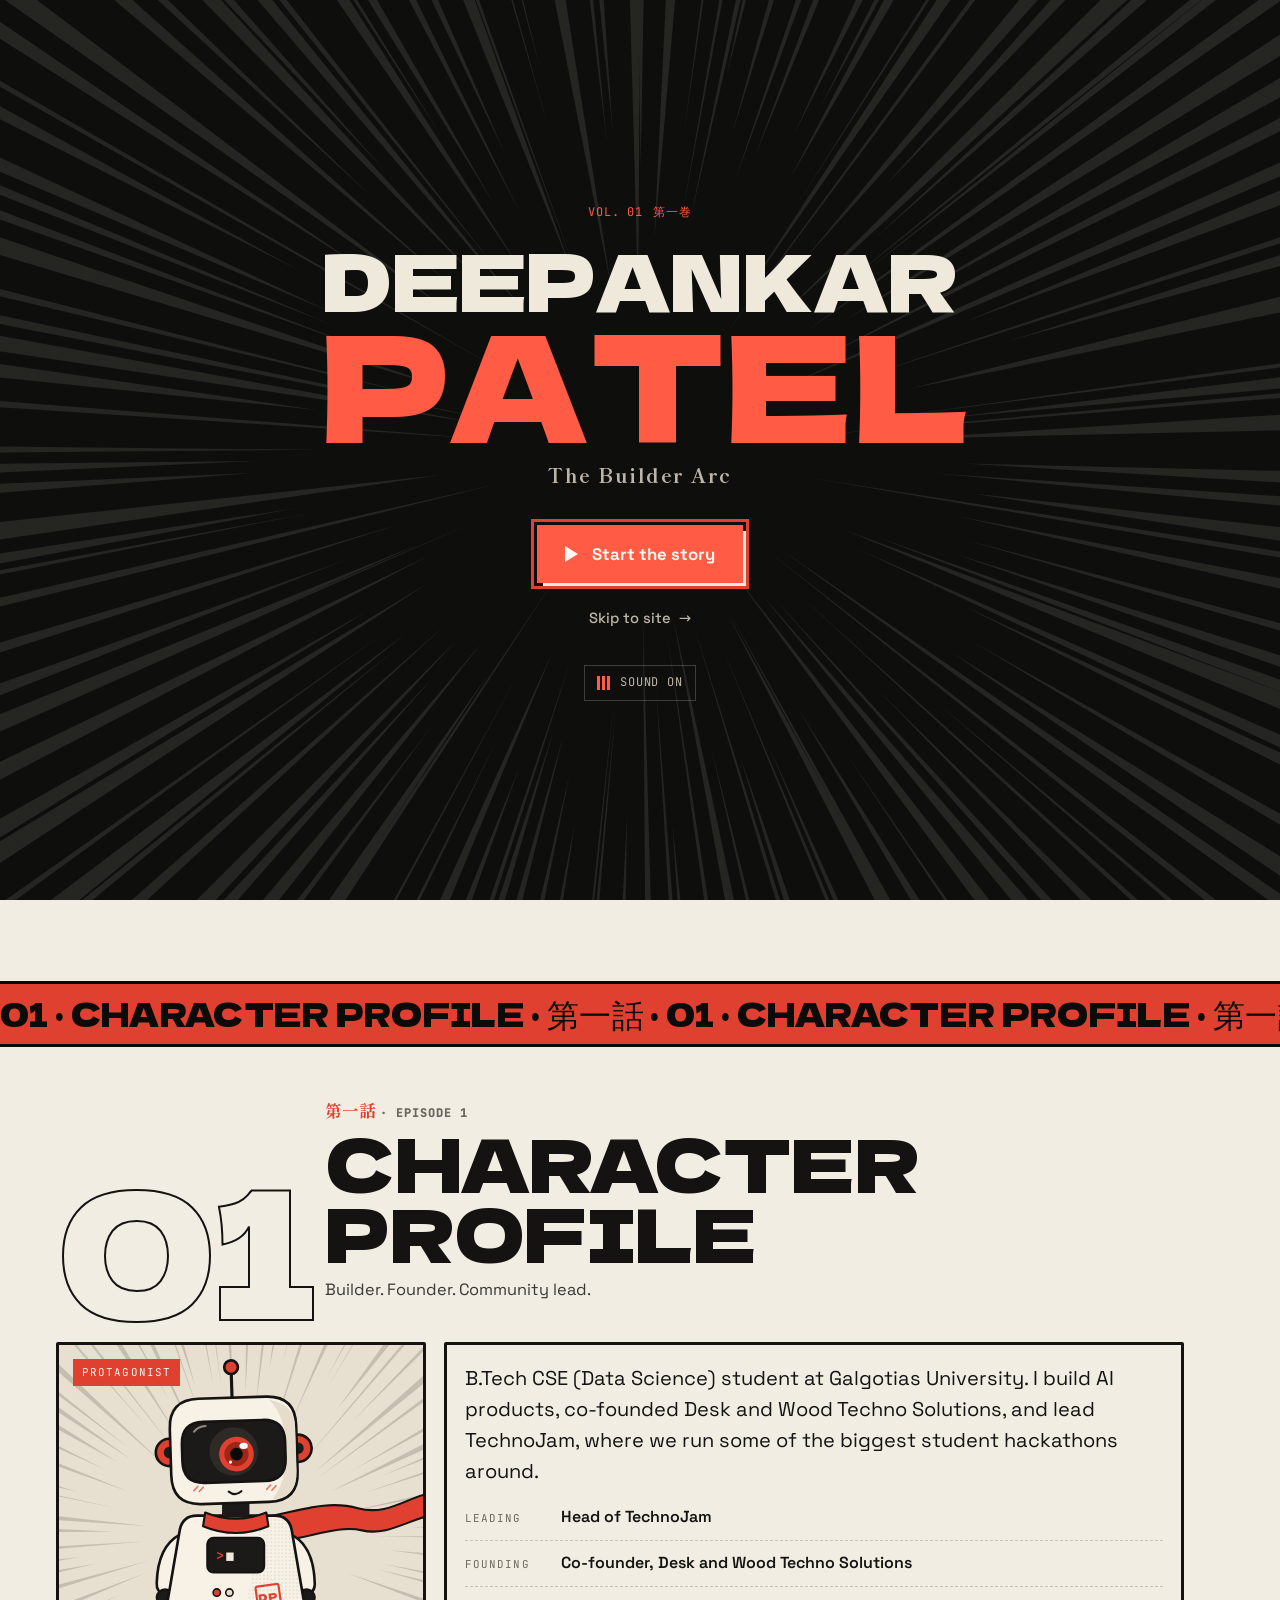
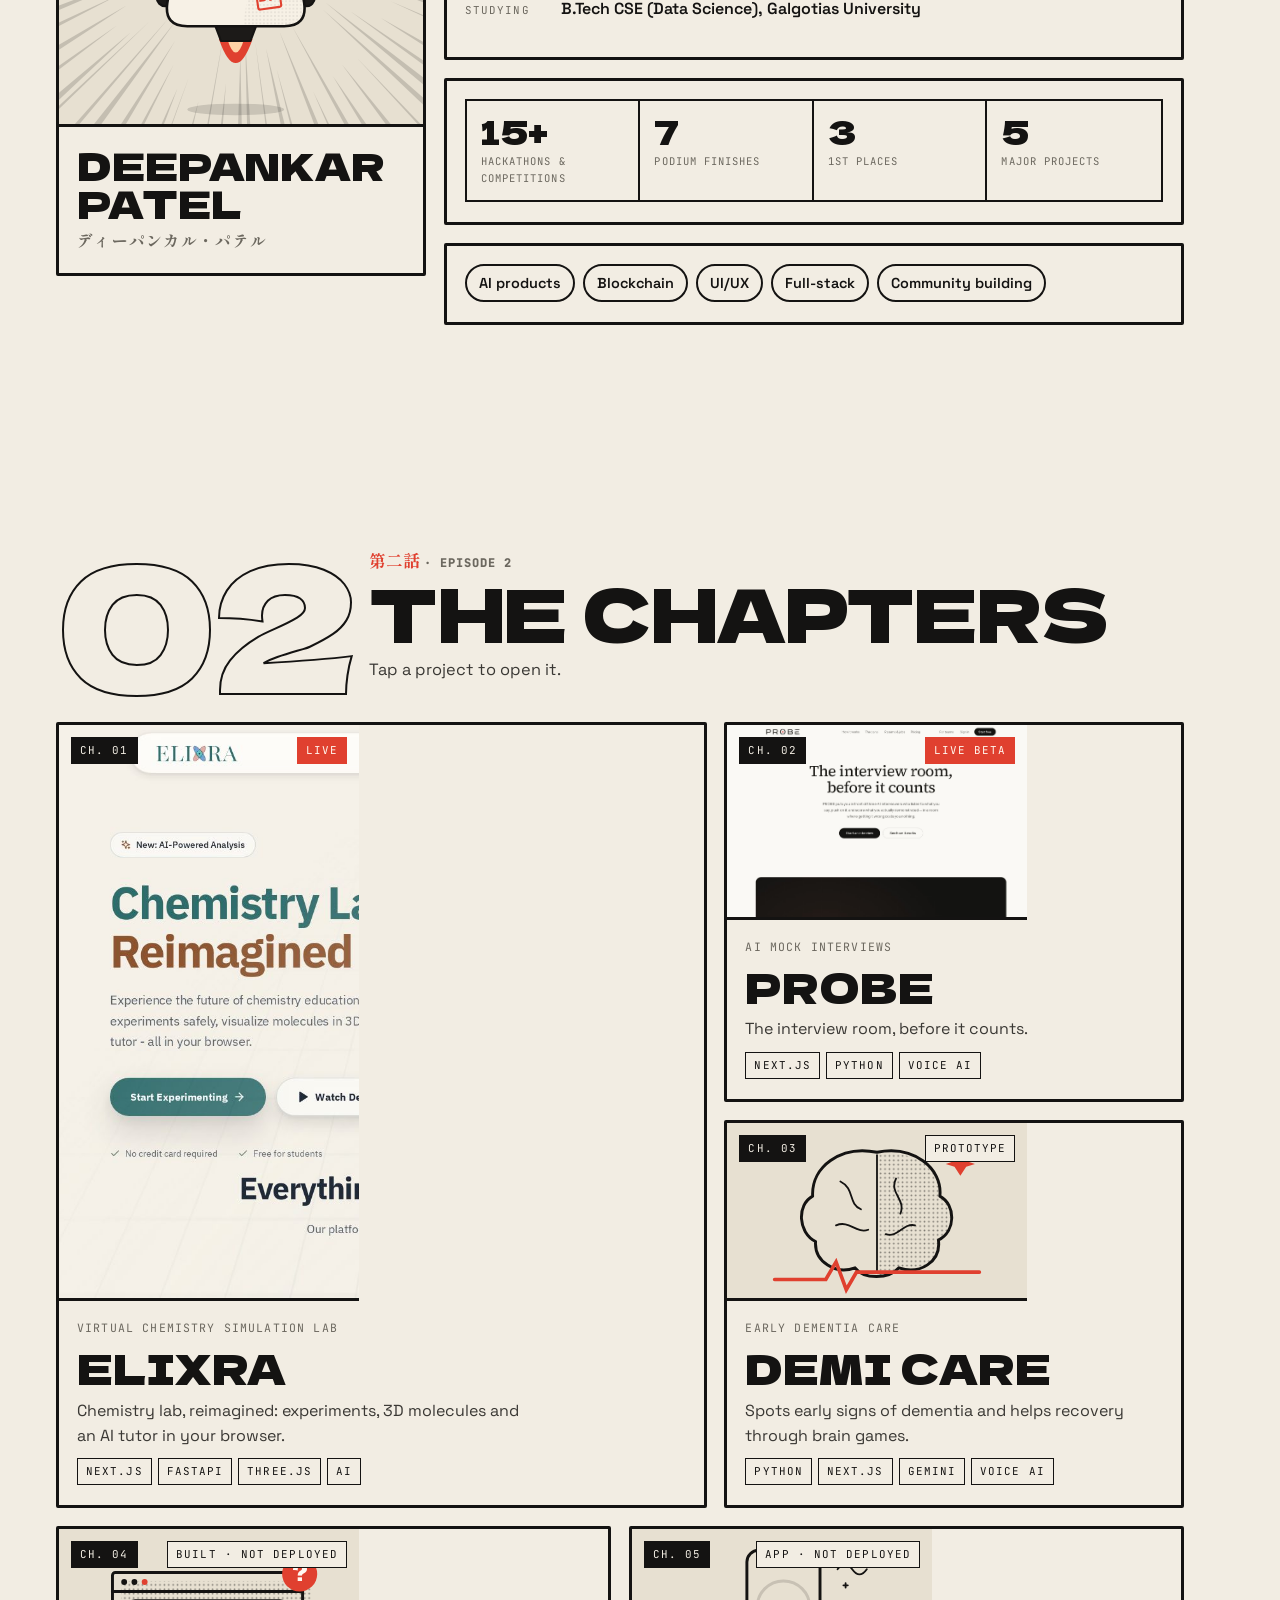
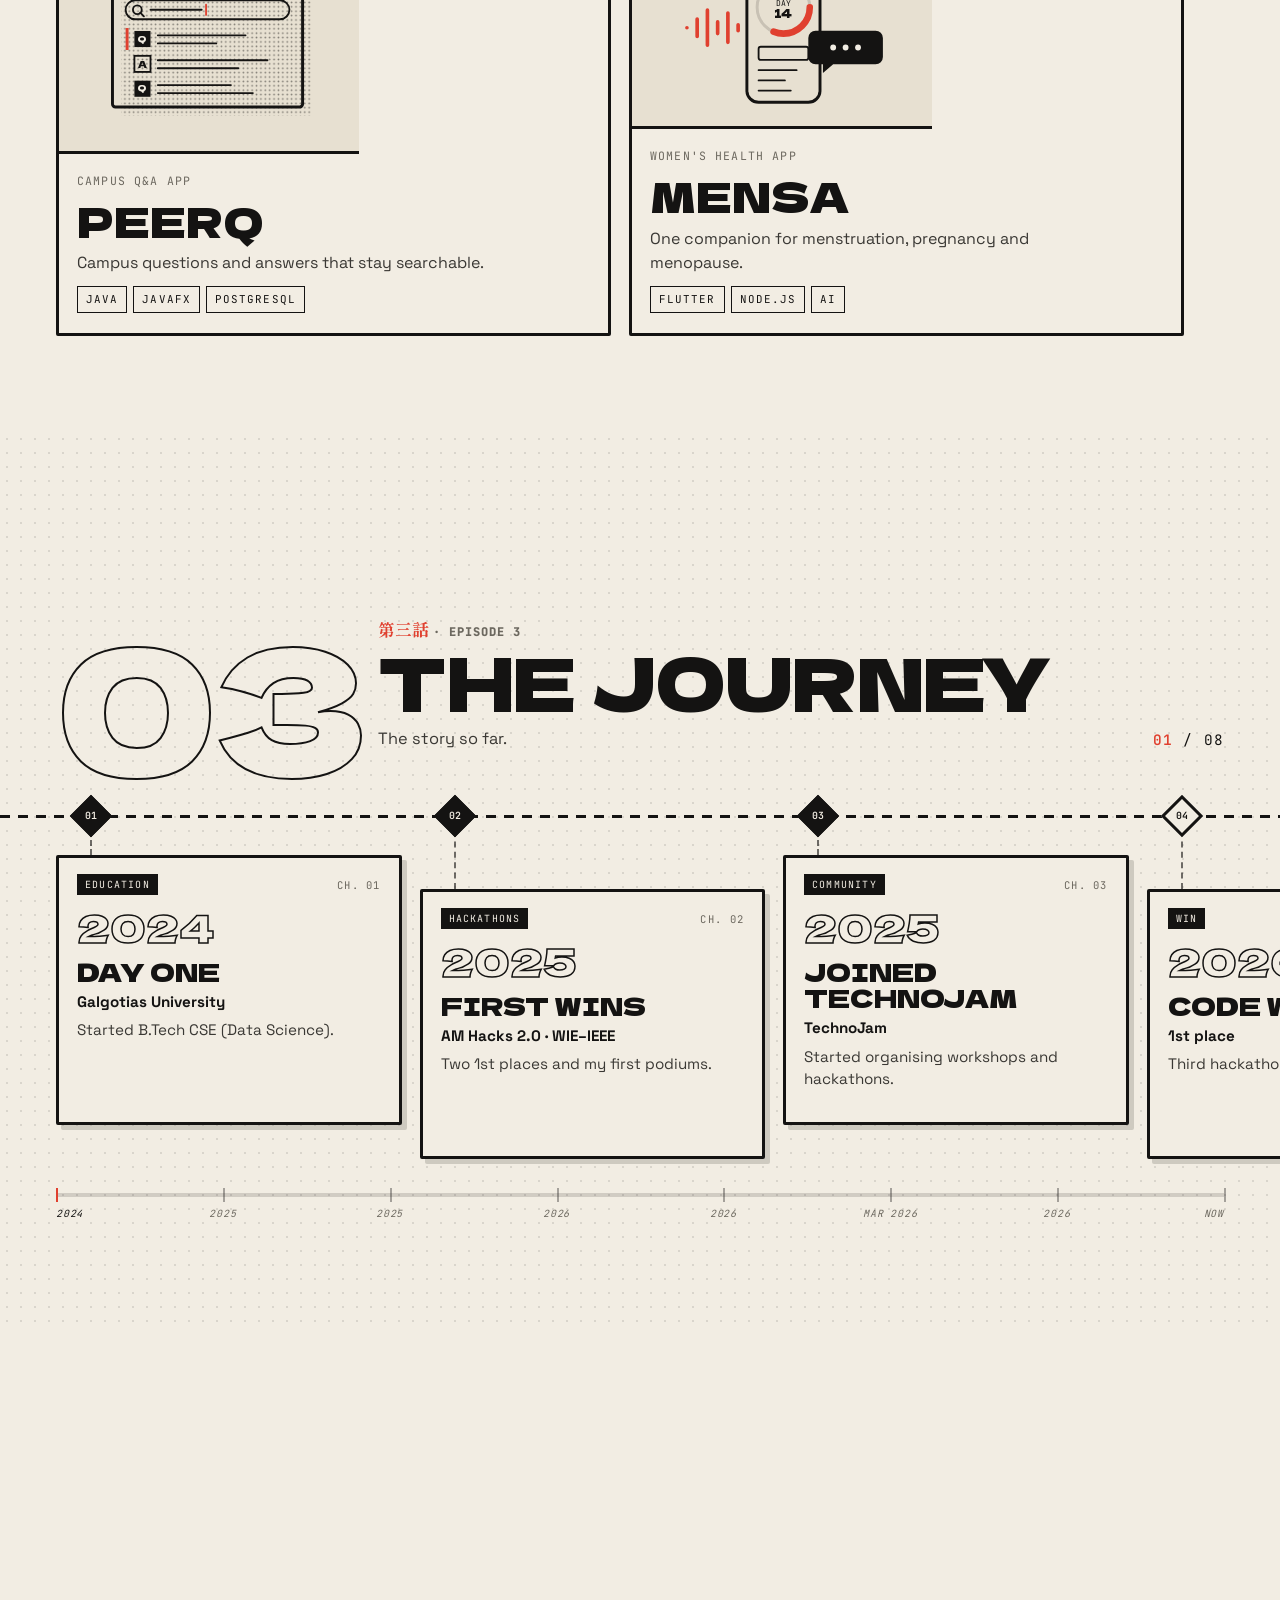
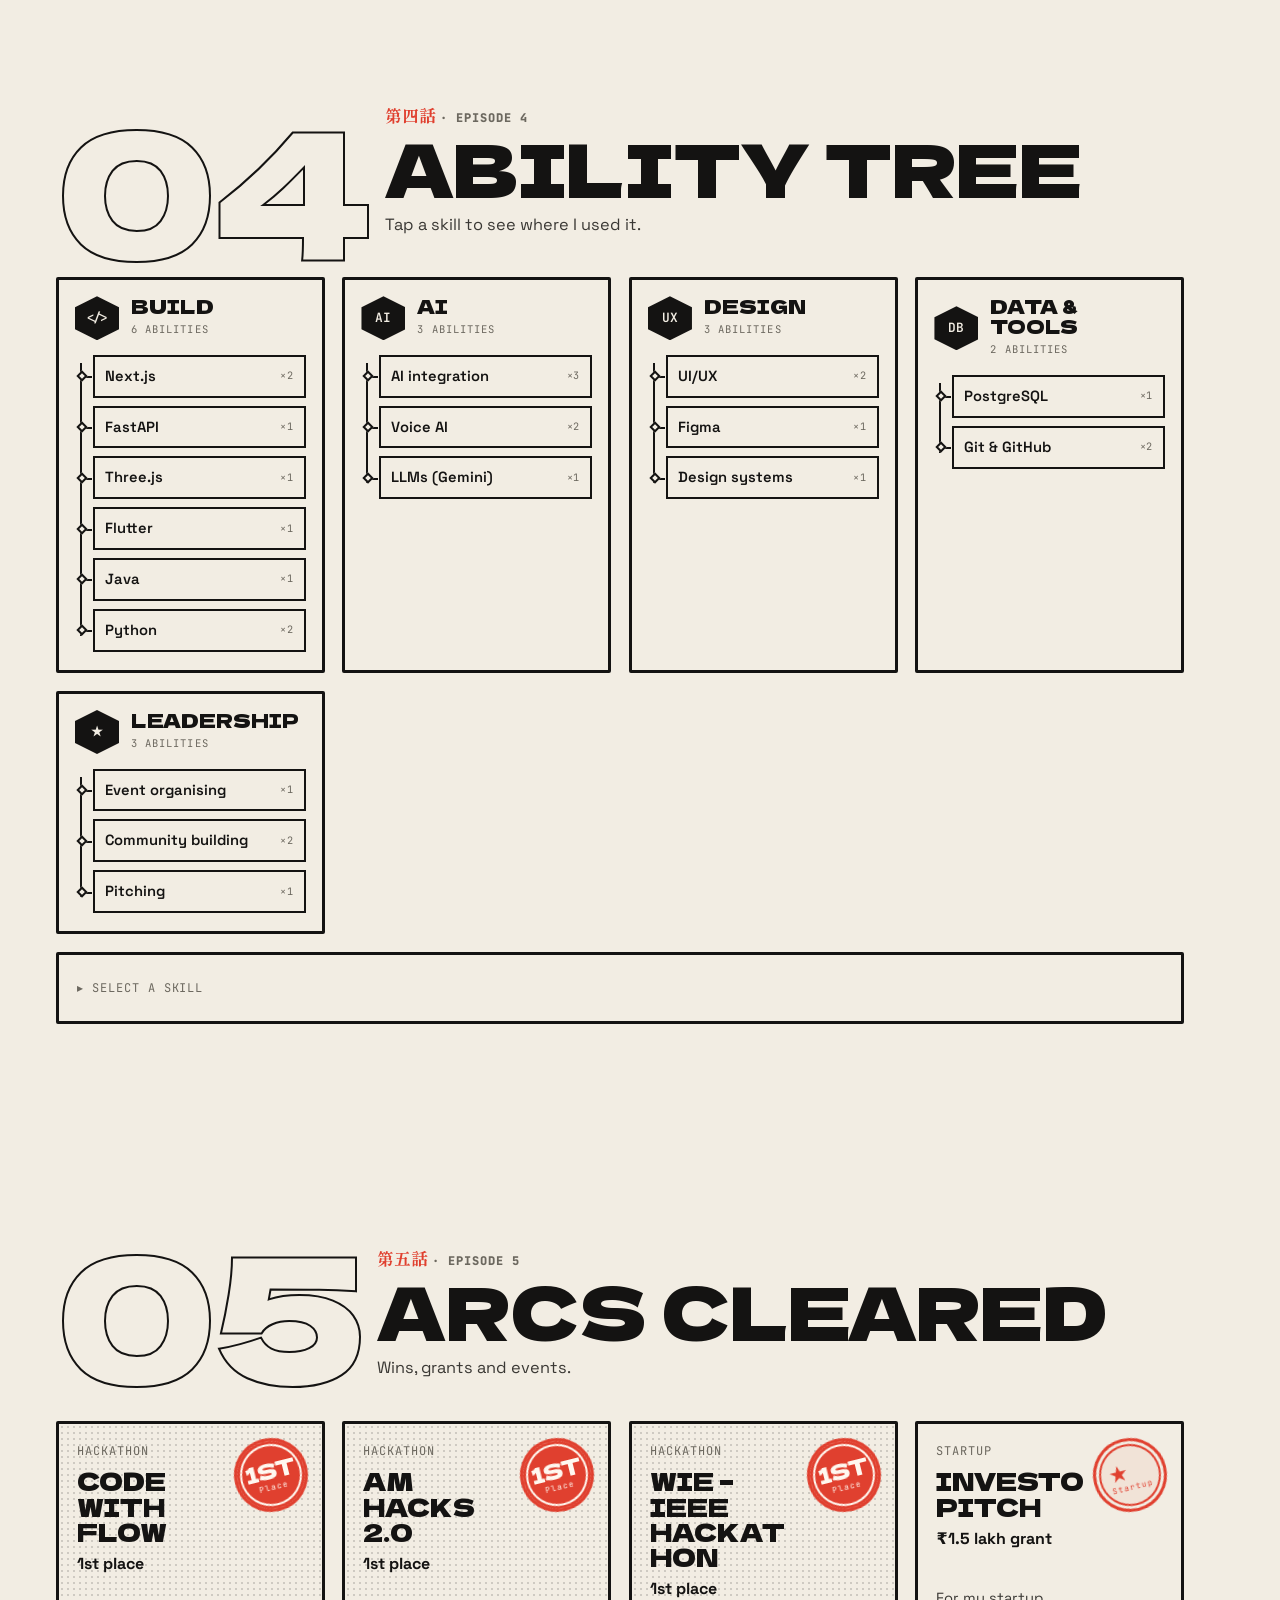
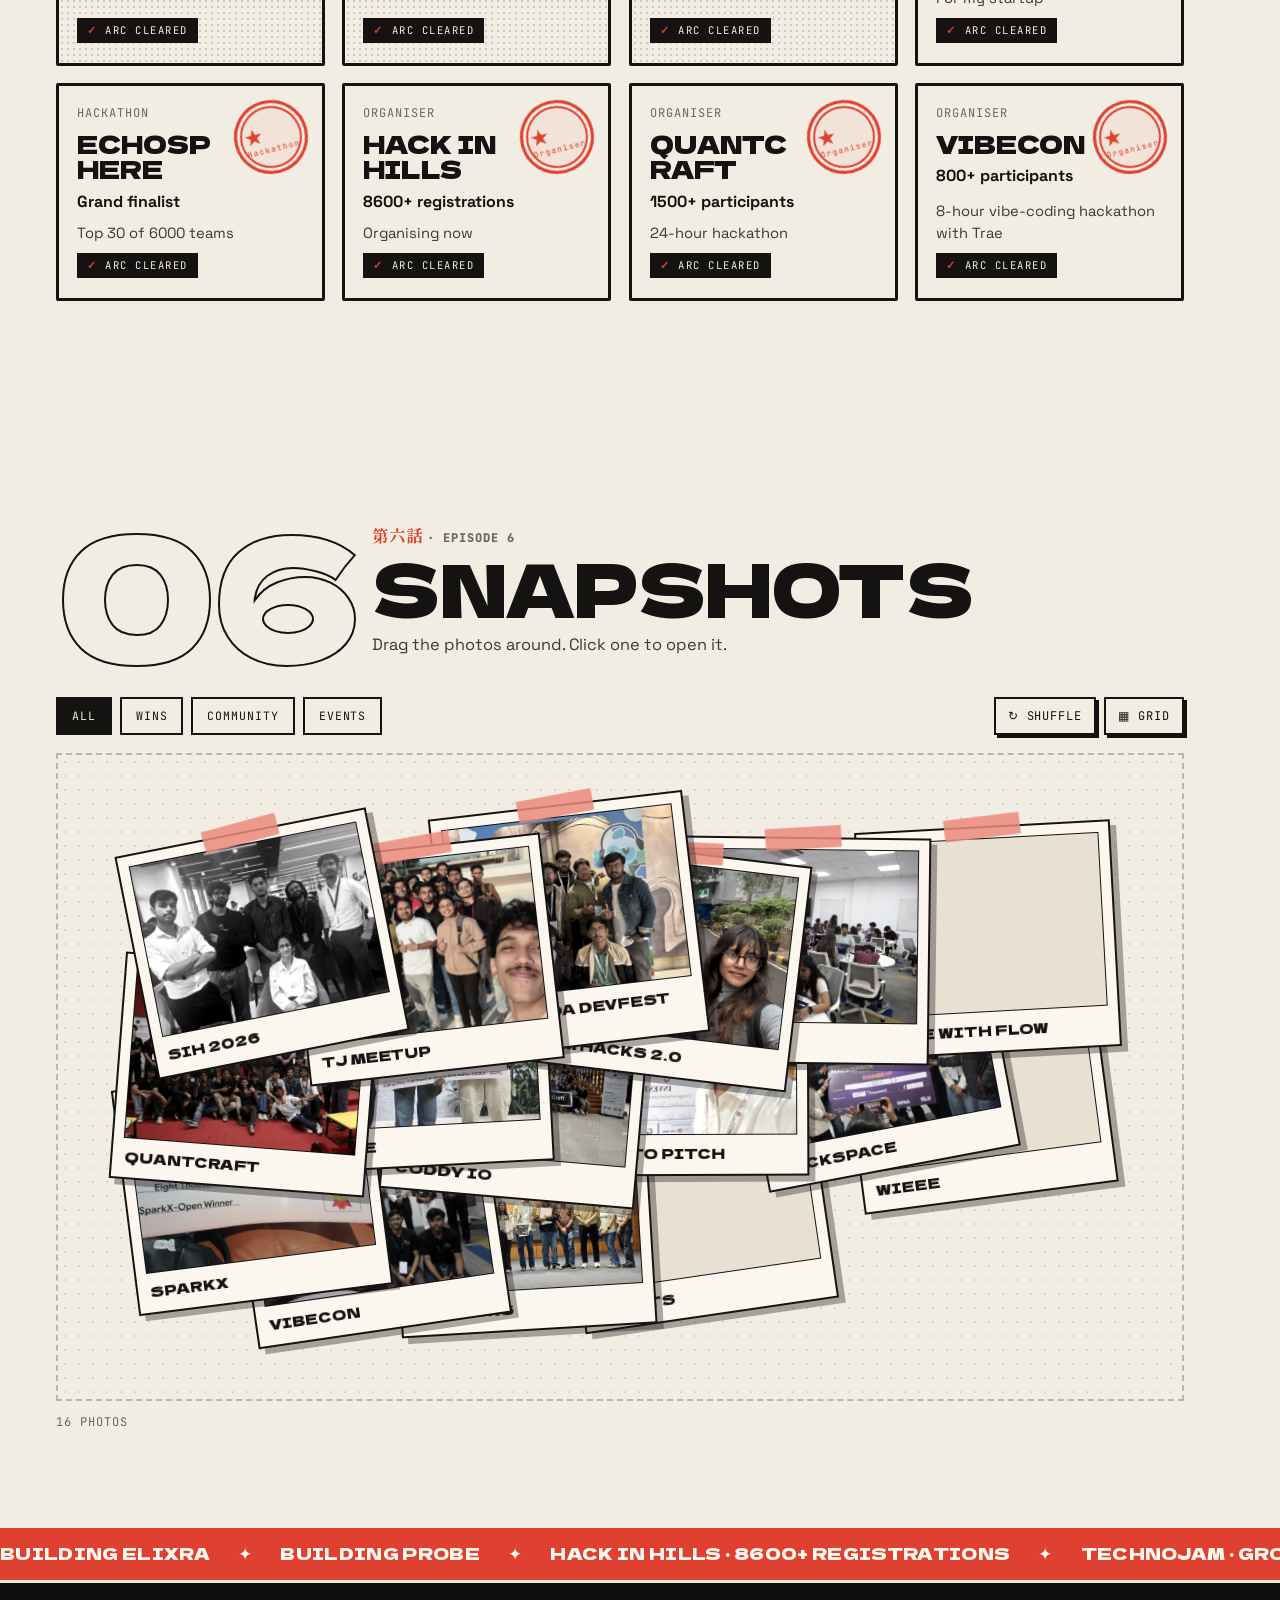
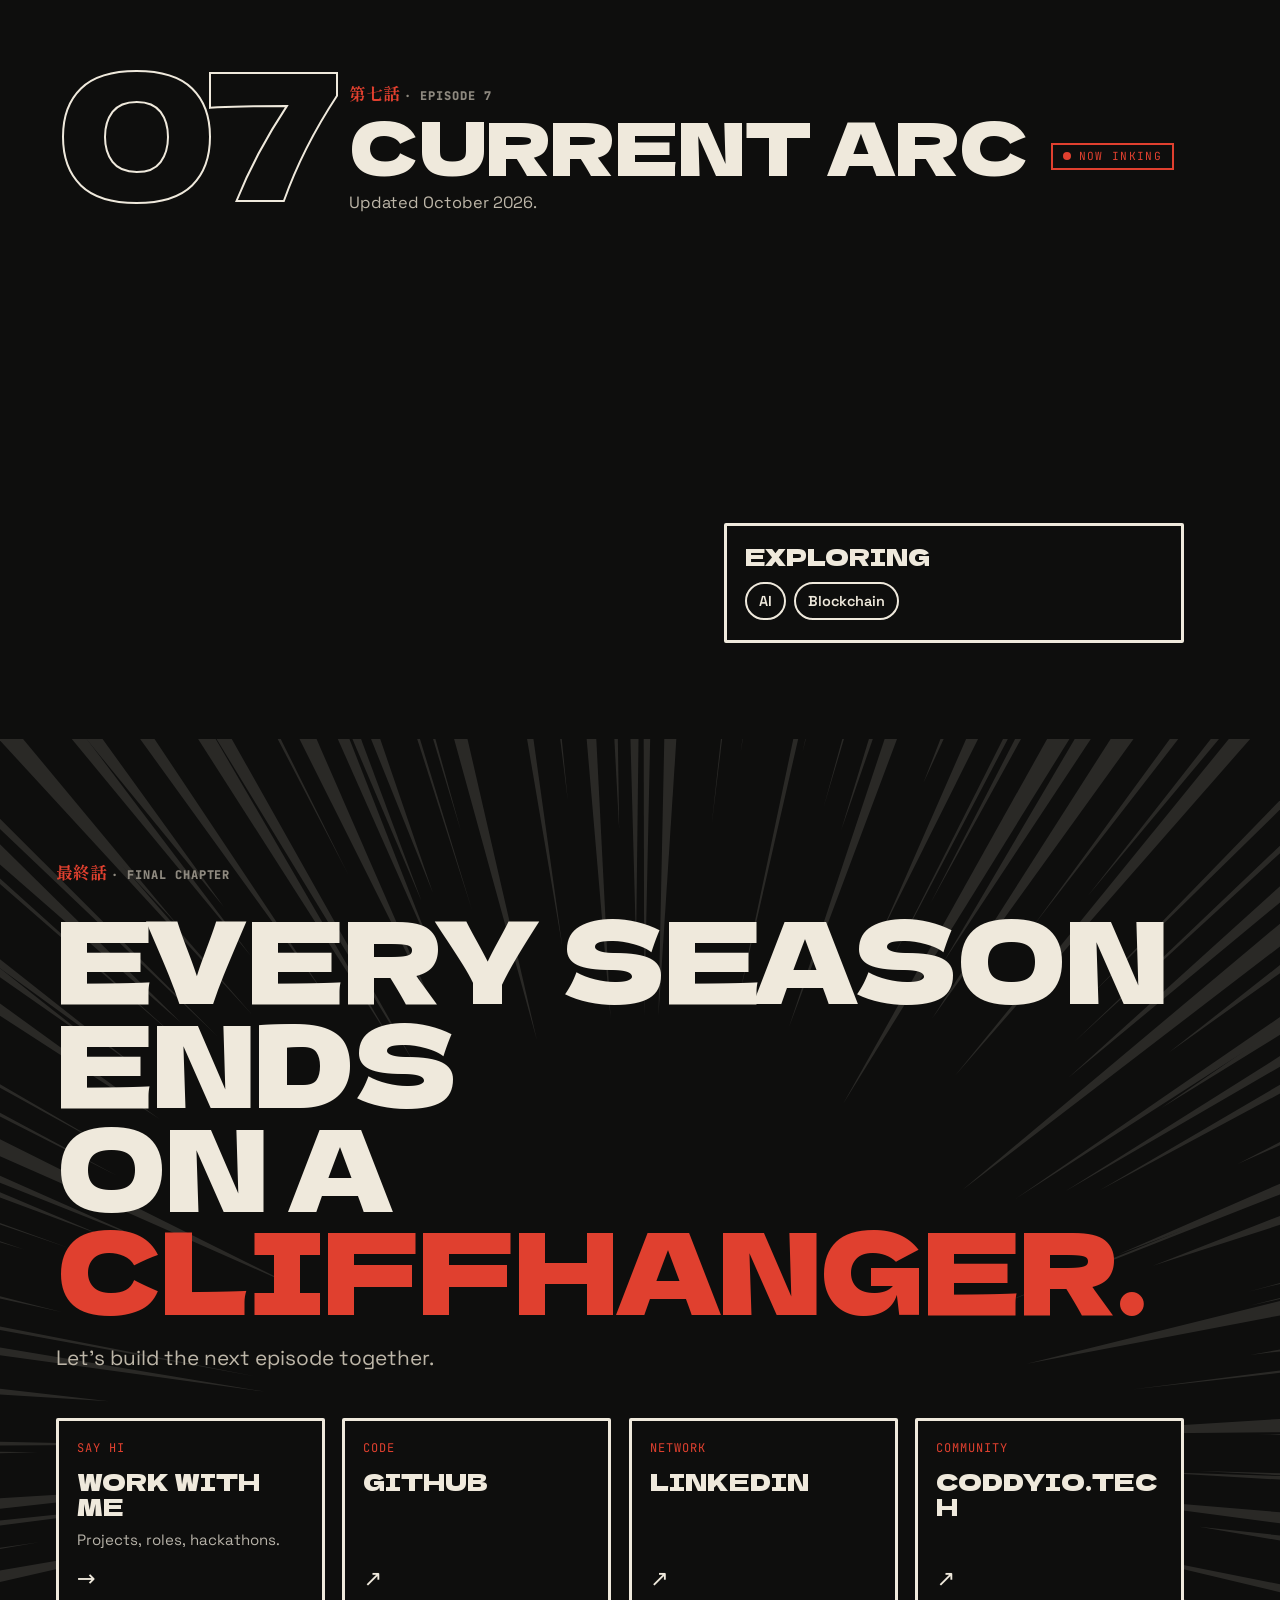
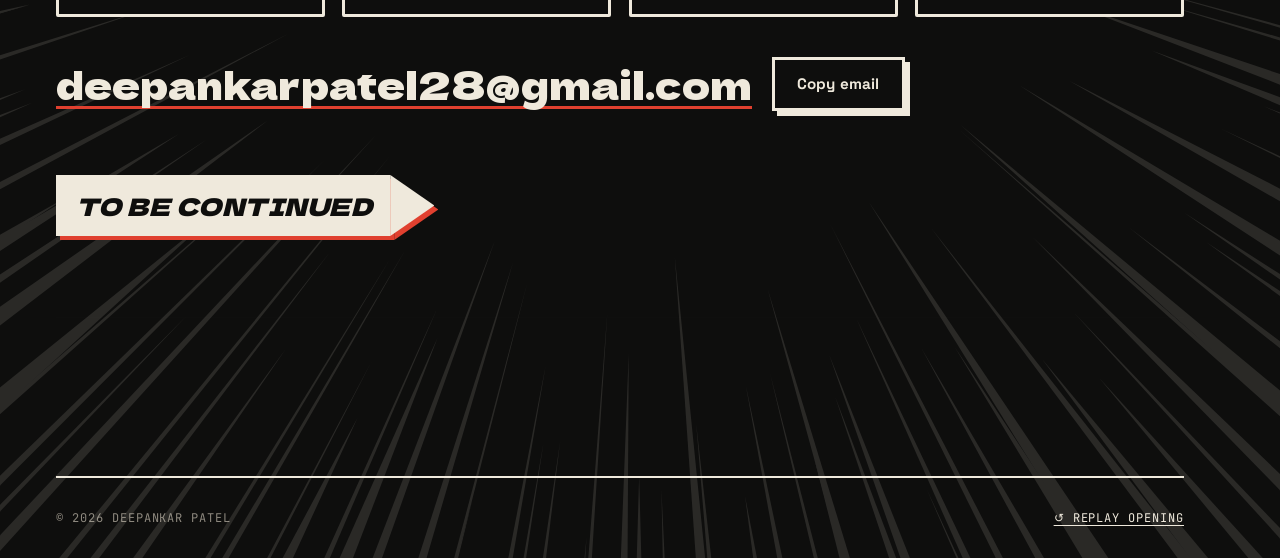
==== commit 014eac7f: "Portfolio project" ====
--- a/index.html
+++ b/index.html
@@ -31,8 +31,8 @@
   <!-- ============================== THE STORY (opening) ==============================
        Start plays a ~6s manga short that match-cuts into the homepage.
        Skip lifts the cover like a curtain in under a second.            -->
-  <div class="story" id="opening" role="dialog" aria-modal="true" aria-labelledby="opening-title" data-scene="0">
-    <div class="story__lines" aria-hidden="true"><div data-speedlines="140"></div></div>
+  <div class="story" id="opening" tabindex="-1" role="dialog" aria-modal="true" aria-labelledby="opening-title" data-scene="0">
+    <div class="story__lines" aria-hidden="true"><div data-speedlines="140" data-near></div></div>
 
     <!-- scene 0 · the cover -->
     <div class="story__cover" id="story-cover">
@@ -46,7 +46,6 @@
         <button class="story__start" id="opening-start" type="button">
           <span class="story__play" aria-hidden="true"></span>
           <span>Start the story</span>
-          <small class="mono">8s · ♪</small>
         </button>
         <button class="story__skip" id="opening-skip" type="button">Skip to site <span aria-hidden="true">→</span></button>
       </div>
@@ -104,7 +103,6 @@
     <!-- chrome while the story plays -->
     <div class="story__hud" aria-hidden="false">
       <p class="story__scene-label mono" aria-hidden="true"><span id="story-scene">Prologue</span></p>
-      <button class="story__skip-mini mono" id="story-skip" type="button">Skip <span aria-hidden="true">›</span></button>
       <span class="story__progress" aria-hidden="true"><i id="story-progress"></i></span>
     </div>
   </div>
@@ -289,7 +287,7 @@
         <div>
           <p class="chapter__kanji">第一話 <span class="mono">· Episode 1</span></p>
           <h2 class="chapter__title">Character Profile</h2>
-          <p class="chapter__sub">Who I am, how I work, and what I build.</p>
+          <p class="chapter__sub">Builder. Founder. Community lead.</p>
         </div>
       </header>
 
@@ -303,7 +301,7 @@
         <div>
           <p class="chapter__kanji">第二話 <span class="mono">· Episode 2</span></p>
           <h2 class="chapter__title">The Chapters</h2>
-          <p class="chapter__sub">Selected projects. Open a panel to read its story.</p>
+          <p class="chapter__sub">Tap a project to open it.</p>
         </div>
       </header>
       <div class="project-page" id="project-page"></div>
@@ -317,14 +315,14 @@
           <div>
             <p class="chapter__kanji">第三話 <span class="mono">· Episode 3</span></p>
             <h2 class="chapter__title">The Journey</h2>
-            <p class="chapter__sub">Every milestone is another chapter. <span class="only-desktop">Keep scrolling: the story reads sideways.</span></p>
+            <p class="chapter__sub">The story so far.</p>
           </div>
           <p class="journey__count mono" aria-hidden="true"><span id="journey-current">01</span> / <span id="journey-total">08</span></p>
         </header>
         <div class="journey__viewport">
           <ol class="journey__track" id="journey-track"></ol>
         </div>
-        <div class="journey__bar" aria-hidden="true"><span id="journey-bar"></span></div>
+        <div class="journey__bar" aria-hidden="true"><span id="journey-bar"></span><div class="journey__ticks" id="journey-ticks"></div></div>
       </div>
     </section>
 
@@ -335,13 +333,12 @@
         <div>
           <p class="chapter__kanji">第四話 <span class="mono">· Episode 4</span></p>
           <h2 class="chapter__title">Ability Tree</h2>
-          <p class="chapter__sub">No fake percentages. Every ability links to where it was actually used. Pick one, or filter by chapter.</p>
-        </div>
-      </header>
-      <div class="skill-filter" id="skill-filter" role="group" aria-label="Filter abilities by where they were used"></div>
+          <p class="chapter__sub">Tap a skill to see where I used it.</p>
+        </div>
+      </header>
       <div class="skill-board" id="skill-board"></div>
       <div class="skill-scan panel" id="skill-scan" aria-live="polite">
-        <p class="skill-scan__hint mono">▸ Ability scan: select an ability to see where it was unlocked.</p>
+        <p class="skill-scan__hint mono">▸ Select a skill</p>
       </div>
     </section>
 
@@ -352,37 +349,35 @@
         <div>
           <p class="chapter__kanji">第五話 <span class="mono">· Episode 5</span></p>
           <h2 class="chapter__title">Arcs Cleared</h2>
-          <p class="chapter__sub">Hackathon wins, podiums and recognitions: the achievements unlocked so far.</p>
+          <p class="chapter__sub">Wins, grants and events.</p>
         </div>
       </header>
       <p class="swipe-hint mono" aria-hidden="true">Swipe the cards</p>
       <ul class="arc-grid" id="arc-grid"></ul>
     </section>
 
-    <!-- ============================== 06 · LAB ============================== -->
-    <section class="chapter lab" id="lab" data-chapter="06" data-title="The Studio" data-label="Lab" data-kanji="第六話">
+    <!-- ============================== 06 · SNAPSHOTS ============================== -->
+    <section class="chapter gallery" id="gallery" data-chapter="06" data-title="Snapshots" data-label="Photos" data-kanji="第六話">
       <header class="chapter__head reveal">
         <span class="chapter__num" aria-hidden="true">06</span>
         <div>
           <p class="chapter__kanji">第六話 <span class="mono">· Episode 6</span></p>
-          <h2 class="chapter__title">The Studio</h2>
-          <p class="chapter__sub">Experiments, studies and side quests from the workbench.</p>
-        </div>
-      </header>
-      <div class="lab__desk">
-        <figure class="lab__live panel reveal">
-          <div class="lab__live-head">
-            <span class="tag tag--accent">Live experiment</span>
-            <button class="lab__clear mono" id="ink-clear" type="button">Clear page</button>
-          </div>
-          <canvas id="ink-canvas" aria-label="Interactive halftone ink canvas. Drag across it to paint with halftone dots."></canvas>
-          <figcaption>
-            <strong>Halftone brush.</strong> Drag or swipe to ink the page. It's the same dot screen that shades the rest of this site.
-          </figcaption>
-        </figure>
-        <ul class="lab__board" id="lab-board"></ul>
-      </div>
-    </section>
+          <h2 class="chapter__title">Snapshots</h2>
+          <p class="chapter__sub"><span class="gal-hint-pile">Drag the photos around. Click one to open it.</span><span class="gal-hint-stack">Swipe the stack. Tap to open.</span></p>
+        </div>
+      </header>
+      <div class="gal-bar reveal">
+        <div class="gal-filter" id="gal-filter" role="group" aria-label="Filter photos"></div>
+        <div class="gal-tools">
+          <a class="gal-tool gal-owner mono" id="gal-add" href="edit.html#photos" hidden>＋ Add photos</a>
+          <button class="gal-tool mono" id="gal-shuffle" type="button">↻ Shuffle</button>
+          <button class="gal-tool mono" id="gal-mode" type="button" aria-pressed="false">▦ Grid</button>
+        </div>
+      </div>
+      <div class="gal" id="gal" data-mode="pile" aria-label="Photos"></div>
+      <p class="gal-count mono" id="gal-count" aria-live="polite"></p>
+    </section>
+
 
     <!-- ============================== 07 · CURRENT ARC ============================== -->
     <section class="chapter now invert" id="now" data-chapter="07" data-title="Current Arc" data-label="Now" data-kanji="第七話">
@@ -407,7 +402,7 @@
           <span>Every season ends</span>
           <span>on a <em>cliffhanger.</em></span>
         </h2>
-        <p class="final__lede reveal">Want to build something, collaborate on a hackathon, or just talk design and AI? Let's write the next episode together.</p>
+        <p class="final__lede reveal">Let's build the next episode together.</p>
 
         <div class="final__panels" id="final-panels"></div>
 
@@ -442,6 +437,19 @@
     </section>
   </main>
 
+  <!-- ============================== PHOTO LIGHTBOX ============================== -->
+  <div class="lb" id="lb" role="dialog" aria-modal="true" aria-label="Photo" hidden>
+    <div class="lb__backdrop" data-lb-close></div>
+    <figure class="lb__fig" id="lb-fig">
+      <div class="lb__frame" id="lb-frame"></div>
+      <figcaption class="lb__cap"><b id="lb-cap"></b><span class="mono" id="lb-meta"></span></figcaption>
+    </figure>
+    <button class="lb__btn lb__prev" type="button" data-lb-go="-1" aria-label="Previous photo">‹</button>
+    <button class="lb__btn lb__next" type="button" data-lb-go="1" aria-label="Next photo">›</button>
+    <button class="lb__btn lb__close" type="button" data-lb-close aria-label="Close">✕</button>
+    <p class="lb__count mono" id="lb-count"></p>
+  </div>
+
   <!-- ============================== CHAPTER READER (project detail) ============================== -->
   <div class="reader" id="reader" role="dialog" aria-modal="true" aria-labelledby="reader-title" hidden>
     <div class="reader__backdrop" data-close></div>
--- a/assets/css/style.css
+++ b/assets/css/style.css
@@ -321,10 +321,11 @@
   overflow: hidden;
 }
 .no-js .story, .story[hidden] { display: none; }
+.story:focus { outline: none; }
 .story > * { grid-area: 1 / 1; }
 
 .story__lines { position: absolute; inset: -25%; color: var(--c-bone); opacity: 0; pointer-events: none; }
-.story__lines > div { position: absolute; inset: 0; animation: spin 180s linear infinite; }
+.story__lines > div { position: absolute; left: 50%; top: 50%; width: 170vmax; height: 170vmax; translate: -50% -50%; animation: spin 180s linear infinite; }
 .story__lines svg { width: 100%; height: 100%; }
 .story__lines polygon { fill: currentColor; }
 .story.is-go .story__lines { opacity: .1; transition: opacity 1.4s; }
@@ -354,7 +355,6 @@
   box-shadow: 6px 6px 0 var(--c-bone);
   transition: transform .2s var(--ease-out), box-shadow .2s var(--ease-out);
 }
-.story__start small { padding: 3px 7px; background: rgba(0, 0, 0, .22); font-size: .62rem; }
 .story__start::after { content: ""; position: absolute; inset: 0; border: 2px solid var(--acc); opacity: 0; pointer-events: none; }
 .story.is-go .story__start::after { animation: ring 2s 2.4s ease-out infinite; }
 @keyframes ring { 0% { opacity: .9; scale: 1; } 100% { opacity: 0; scale: 1.18 1.5; } }
@@ -586,22 +586,9 @@
 .story__hud { position: absolute; inset: 0; z-index: 6; pointer-events: none; opacity: 0; transition: opacity .4s; }
 .story:not([data-scene="0"]) .story__hud { opacity: 1; }
 .story.is-reveal .story__hud { opacity: 0; }
-.story__scene-label { position: absolute; left: var(--pad); top: calc(20px + env(safe-area-inset-top)); color: var(--c-bone-2); }
+.story__scene-label { position: absolute; left: var(--pad); top: calc(20px + env(safe-area-inset-top)); color: var(--c-bone-2); display: grid; gap: 4px; }
 .story__scene-label span { display: inline-block; }
 .story__scene-label span.swap { animation: name-swap .45s var(--ease-out); }
-.story__skip-mini {
-  position: absolute;
-  right: var(--pad);
-  top: calc(12px + env(safe-area-inset-top));
-  min-height: 40px;
-  padding: 0 14px;
-  border: 1.5px solid rgba(239, 233, 220, .35);
-  color: var(--c-bone);
-  pointer-events: auto;
-  transition: background-color .2s, color .2s, border-color .2s;
-}
-.story.is-reveal .story__skip-mini { pointer-events: none; }
-.story__skip-mini:hover { background: var(--c-bone); color: var(--ink-night); border-color: var(--c-bone); }
 .story__progress { position: absolute; left: 0; right: 0; bottom: 0; height: 3px; background: rgba(239, 233, 220, .12); }
 .story__progress i { display: block; height: 100%; background: var(--acc); transform-origin: 0 50%; transform: scaleX(0); }
 .story.is-running .story__progress i { transform: scaleX(1); transition: transform var(--story-len, 5.3s) linear; }
@@ -1089,7 +1076,7 @@
 
 /* class: one clear line, four quiet switches */
 .kv__class { margin: 26px 0 30px; padding-left: 14px; border-left: 2px solid var(--accent); }
-.kv__class-desc { font-size: .95rem; color: var(--muted); min-height: 1.5em; }
+.kv__class-desc { display: none; }
 .kv__class-desc b { color: var(--ink); font-weight: 700; }
 .kv__class-desc.swap { animation: role-swap .45s var(--ease-out); }
 @keyframes role-swap { from { clip-path: inset(0 100% 0 0); } to { clip-path: inset(0); } }
@@ -1099,6 +1086,8 @@
 .kv__tab b { font-weight: 400; opacity: .6; }
 .kv__tab em { font-style: normal; }
 .kv__tab .l { display: none; }
+.kv__tab[aria-selected="true"] .l { display: inline; }
+.kv__tab[aria-selected="true"] .s { display: none; }
 .kv__tab:hover { color: var(--ink); }
 .kv__tab[aria-selected="true"] { color: var(--ink); }
 .kv__tab i { position: absolute; left: 0; right: 0; bottom: 0; height: 2px; background: color-mix(in srgb, var(--ink) 15%, transparent); }
@@ -1114,9 +1103,12 @@
 .kv-cta--primary:hover { transform: translateY(-2px); gap: 14px; }
 .kv-cta--ghost { color: var(--ink); border-bottom: 2px solid color-mix(in srgb, var(--ink) 25%, transparent); min-height: 40px; }
 .kv-cta--ghost:hover { border-color: var(--accent); gap: 14px; }
-.kv__stats { margin-top: 28px; color: var(--muted); font-size: .7rem; }
-.kv__stats b { color: var(--ink); font-weight: 600; }
-.kv__stats i { font-style: normal; margin: 0 8px; color: var(--accent); }
+/* stats: three big numbers */
+.kv__stats { display: flex; gap: clamp(18px, 3vw, 40px); margin-top: 30px; }
+.kv__stat { display: grid; gap: 4px; padding-left: 12px; border-left: 2px solid var(--accent); }
+.kv__stat b { font-family: var(--f-display); font-weight: 400; font-size: clamp(1.9rem, 3.2vw, 2.8rem); line-height: 1; color: var(--ink); }
+.kv__stat b small { font-size: .55em; color: var(--accent); margin-left: 1px; }
+.kv__stat span { font-family: var(--f-mono); font-size: .66rem; letter-spacing: .1em; text-transform: uppercase; color: var(--muted); }
 
 /* entrance: a slow fade up, then the title */
 .js .kv__orb { opacity: 0; scale: .9; transition: opacity 1.4s .1s, scale 2s var(--ease-out) .1s; }
@@ -1155,6 +1147,36 @@
 .intro-quick.is-playing .kv__name .ch { animation: ch-quick .6s var(--ease-out) both; animation-delay: calc(var(--i) * 14ms + .1s); }
 @keyframes ch-quick { from { opacity: 0; transform: translateY(35%); } }
 .intro-quick .kv__tagline p::after { content: none; }
+
+
+/* ---- the name: letters ripple on hover; click makes the robot do its special move */
+.kv__name { cursor: pointer; -webkit-tap-highlight-color: transparent; }
+.kv__name .ch { transition: translate .35s var(--ease-out), color .25s, text-shadow .25s; transition-delay: calc(var(--i) * 28ms); }
+.kv__name.wave .ch { translate: 0 -16%; }
+.kv__name.wave .hero__line:first-child .ch { color: var(--accent); }
+.kv__name.wave .hero__line--outline .ch { color: var(--ink); }
+.kv__name .ch:hover { translate: 0 -22%; transition-delay: 0s; }
+.kv__name.shock .ch { animation: ch-shock .55s var(--ease-snap) both; animation-delay: calc(var(--i) * 22ms); }
+@keyframes ch-shock { 0% { transform: none; } 35% { transform: translateY(-30%) rotate(-8deg) scale(1.15); } 70% { transform: translateY(6%) rotate(3deg); } 100% { transform: none; } }
+
+.kv__char.is-super .kv__float { animation: super-move 1.5s var(--ease-out); transform-box: view-box; transform-origin: 370px 430px; }
+@keyframes super-move {
+  0% { transform: none; }
+  18% { transform: translateY(24px) scale(1.04, .92); }
+  38% { transform: translateY(-110px) rotate(-20deg); }
+  62% { transform: translateY(-140px) rotate(340deg) scale(1.08); }
+  80% { transform: translateY(8px) rotate(360deg) scale(1.02, .96); }
+  100% { transform: rotate(360deg); }
+}
+.kv__char.is-super .kv__flame { animation: super-flame .12s steps(2) infinite alternate; }
+@keyframes super-flame { from { transform: scaleY(1.6) scaleX(1.2); } to { transform: scaleY(2.4) scaleX(.9); } }
+.kv__char.is-super .kv__iris-ring { animation: lens-charge .18s steps(2) 6; }
+@keyframes lens-charge { 50% { fill: #fff; } }
+.kv__char.is-super .kv__bulb { animation: bulb .2s steps(2) 6; }
+.kv__char.is-super .kv__burst { animation: kv-burst 1.4s var(--ease-out); }
+.kv__char.is-super .kv__aura { animation: aura 1.5s var(--ease-out); }
+.kv__char.is-super .kv__shadow { animation: shadow-super 1.5s var(--ease-out); }
+@keyframes shadow-super { 40%, 65% { transform: scale(.45); opacity: .05; } }
 
 /* portrait: character above, title below */
 @media (max-width: 719px), (orientation: portrait) and (max-width: 1099px) {
@@ -1171,7 +1193,9 @@
   .kv__class { margin: 18px 0 22px; }
   .kv__cta { gap: 12px 22px; }
   .kv-cta--primary { flex: 1 1 auto; justify-content: center; }
-  .kv__stats { margin-top: 18px; }
+  .kv__stats { margin-top: 18px; justify-content: space-between; gap: 10px; }
+  .kv__stat b { font-size: 1.8rem; }
+  .kv__stat span { font-size: .58rem; }
   .kv__speech { left: 2%; top: 30%; translate: -62% 0; font-size: .8rem; padding: 8px 12px; max-width: 150px; white-space: normal; z-index: 6; }
   .kv__hint { top: 26%; left: 10%; }
 }
@@ -1239,14 +1263,14 @@
 .stats { display: grid; grid-template-columns: repeat(2, 1fr); gap: 0; border: 2px solid var(--ink); }
 .stats li { padding: 14px; border-right: 2px solid var(--ink); border-bottom: 2px solid var(--ink); }
 .stats li:nth-child(2n) { border-right: 0; }
-.stats li:last-child { grid-column: 1 / -1; border-right: 0; border-bottom: 0; }
+.stats li:nth-last-child(-n+2) { border-bottom: 0; }
 .stats strong { display: block; font-family: var(--f-display); font-weight: 400; font-size: 2rem; line-height: 1; }
 .stats span { display: block; margin-top: 6px; font-family: var(--f-mono); font-size: .66rem; letter-spacing: .1em; text-transform: uppercase; color: var(--muted); }
 @media (min-width: 560px) {
-  .stats { grid-template-columns: repeat(5, 1fr); }
+  .stats { grid-template-columns: repeat(4, 1fr); }
   .stats li { border-bottom: 0; }
   .stats li:nth-child(2n) { border-right: 2px solid var(--ink); }
-  .stats li:last-child { grid-column: auto; }
+  .stats li:last-child { border-right: 0; }
 }
 
 .backstory { display: grid; gap: 12px; }
@@ -1319,7 +1343,7 @@
   border-bottom: var(--stroke) solid var(--ink);
   background: var(--paper-2);
 }
-.pcard__art img { width: 100%; height: 100%; object-fit: cover; position: absolute; inset: 0; }
+.pcard__art img { width: 100%; height: 100%; object-fit: cover; object-position: left top; position: absolute; inset: 0; z-index: 1; }
 .pcard__art .art { width: min(78%, 360px); height: auto; transition: transform .7s var(--ease-out); }
 .pcard:hover .pcard__art .art { transform: scale(1.06) rotate(-1.5deg); }
 .pcard .speedlines { opacity: 0; }
@@ -1479,9 +1503,9 @@
 .rhead h3 { font-family: var(--f-display); font-weight: 400; font-size: clamp(2.6rem, 9vw, 5.2rem); line-height: .9; text-transform: uppercase; }
 .rhead .rsub { font-family: var(--f-mono); font-size: .78rem; letter-spacing: .1em; text-transform: uppercase; color: var(--muted); }
 .rhead .rtag { font-size: 1.2rem; font-weight: 600; max-width: 34ch; }
-.rart { min-height: 240px; display: grid; place-items: center; background: var(--paper-2); }
+.rart { position: relative; min-height: 240px; display: grid; place-items: center; background: var(--paper-2); overflow: hidden; }
 .rart .art { width: min(80%, 380px); }
-.rart img { width: 100%; height: 100%; object-fit: cover; }
+.rart img { position: absolute; inset: 0; width: 100%; height: 100%; object-fit: cover; object-position: top; }
 .rlabel { font-family: var(--f-mono); font-size: .7rem; letter-spacing: .12em; text-transform: uppercase; color: var(--accent); margin-bottom: 8px; display: block; }
 .rproblem { background: var(--ink); color: var(--paper); border-color: var(--ink); font-size: 1.08rem; }
 .rproblem .rlabel { color: var(--accent); }
@@ -1535,6 +1559,7 @@
 .jcard {
   position: relative;
   margin-left: 52px;
+  --stem: 24px;
 }
 .jcard__dot {
   position: absolute;
@@ -1548,33 +1573,28 @@
   border: 3px solid var(--ink);
   transform: rotate(45deg);
   z-index: 1;
+  transition: background-color .35s, border-color .35s, color .35s, scale .35s var(--ease-snap);
 }
 .jcard__dot span { transform: rotate(-45deg); font-family: var(--f-mono); font-size: .62rem; font-weight: 600; }
-.jcard.is-current .jcard__dot { background: var(--accent); border-color: var(--accent); color: var(--accent-ink); }
-.jcard__panel { padding: 18px 18px 20px; display: grid; gap: 8px; height: 100%; }
-.jcard__top { display: flex; align-items: center; justify-content: space-between; gap: 10px; }
-.jcard__ch { font-family: var(--f-mono); font-size: .7rem; letter-spacing: .12em; text-transform: uppercase; color: var(--muted); }
-.jcard__when { font-family: var(--f-display); font-weight: 400; font-size: 1.1rem; color: var(--accent); }
-.jcard__title { font-family: var(--f-display); font-weight: 400; font-size: clamp(1.5rem, 4.4vw, 2.1rem); line-height: 1; text-transform: uppercase; }
-.jcard__place { font-weight: 700; }
-.jcard__text { color: var(--ink-2); }
-.jcard.is-current .jcard__panel { background: var(--ink); color: var(--paper); }
-.jcard.is-current .jcard__text { color: color-mix(in srgb, var(--paper) 80%, transparent); }
-.jcard.is-current .jcard__ch { color: color-mix(in srgb, var(--paper) 65%, transparent); }
-.jcard__big {
-  position: absolute;
-  right: 10px;
-  bottom: -14px;
-  font-family: var(--f-display);
-  font-size: 5.5rem;
-  line-height: 1;
-  color: transparent;
-  -webkit-text-stroke: 1.5px color-mix(in srgb, var(--ink) 18%, transparent);
-  pointer-events: none;
-}
-.jcard.is-current .jcard__big { -webkit-text-stroke-color: color-mix(in srgb, var(--paper) 25%, transparent); }
-.jcard__go { display: inline-flex; margin-top: 8px; color: inherit; font-weight: 700; }
-.journey__bar { display: none; }
+.jcard.is-seen .jcard__dot { background: var(--ink); color: var(--paper); }
+.jcard.is-current .jcard__dot { background: var(--accent); border-color: var(--accent); color: var(--accent-ink); scale: 1.2; }
+.jcard__panel { padding: 16px 18px 20px; display: grid; gap: 6px; height: 100%; box-shadow: 5px 5px 0 color-mix(in srgb, var(--ink) 16%, transparent); transition: transform .3s var(--ease-out), box-shadow .3s var(--ease-out); }
+.jcard:hover .jcard__panel { transform: translate(-3px, -3px); box-shadow: 8px 8px 0 var(--accent); }
+.jcard__top { display: flex; align-items: center; justify-content: space-between; gap: 10px; margin-bottom: 4px; }
+.jcard__kind { padding: 3px 8px; background: var(--ink); color: var(--paper); font-family: var(--f-mono); font-size: .62rem; letter-spacing: .12em; text-transform: uppercase; }
+.jcard__ch { font-family: var(--f-mono); font-size: .66rem; letter-spacing: .12em; text-transform: uppercase; color: var(--muted); }
+.jcard__now { display: inline-flex; align-items: center; gap: 6px; font-family: var(--f-mono); font-size: .66rem; letter-spacing: .14em; text-transform: uppercase; font-weight: 600; }
+.jcard__now i { width: 8px; height: 8px; border-radius: 50%; background: currentColor; animation: onair 1.4s ease-in-out infinite; }
+.jcard__when { font-family: var(--f-display); font-size: clamp(1.9rem, 3vw, 2.7rem); line-height: 1; color: transparent; -webkit-text-stroke: 1.5px var(--ink); margin-top: 2px; }
+.jcard__title { font-family: var(--f-display); font-weight: 400; font-size: clamp(1.25rem, 2vw, 1.6rem); line-height: 1.02; text-transform: uppercase; margin-top: 6px; }
+.jcard__place { font-weight: 700; font-size: .95rem; }
+.jcard__text { color: var(--ink-2); font-size: .95rem; line-height: 1.45; }
+.jcard.is-current .jcard__panel { background: var(--accent); color: var(--accent-ink); border-color: var(--ink); box-shadow: 6px 6px 0 var(--ink); }
+.jcard.is-current .jcard__kind { background: var(--ink); color: var(--paper); }
+.jcard.is-current .jcard__when { color: var(--accent-ink); -webkit-text-stroke: 0; }
+.jcard.is-current .jcard__text, .jcard.is-current .jcard__place { color: var(--accent-ink); }
+.jcard__go { display: inline-flex; align-items: center; min-height: 36px; margin-top: 6px; color: inherit; font-weight: 700; text-decoration: underline; text-underline-offset: 4px; text-decoration-thickness: 2px; }
+.journey__bar, .journey__ticks { display: none; }
 
 /* desktop: horizontal manga read, pinned while you scroll */
 @media (min-width: 1000px) {
@@ -1614,17 +1634,29 @@
     width: clamp(300px, 27vw, 380px);
     margin-right: var(--gutter);
   }
-  .journey.is-pinned .jcard:nth-child(even) { padding-top: 110px; }
+  .journey.is-pinned .jcard:nth-child(even) { padding-top: 110px; --stem: 58px; }
+  .journey.is-pinned .jcard::before { content: ""; position: absolute; left: 34px; top: 52px; height: var(--stem); border-left: 2px dashed var(--ink); opacity: .6; }
+  .journey.is-pinned .jcard.is-current::before { border-color: var(--accent); opacity: 1; }
   .journey.is-pinned .jcard__dot { left: 20px; top: 22px; }
-  .journey.is-pinned .jcard__panel { height: auto; min-height: 280px; align-content: start; }
+  .journey.is-pinned .jcard__panel { height: auto; min-height: 270px; align-content: start; }
   .journey.is-pinned .jcard.is-current { width: clamp(340px, 32vw, 440px); }
   .journey.is-pinned .journey__bar {
     display: block;
-    margin: 28px var(--pad) 0;
-    height: 3px;
+    position: relative;
+    margin: 34px var(--pad) 0;
+    height: 4px;
     background: color-mix(in srgb, var(--ink) 15%, transparent);
   }
-  .journey.is-pinned .journey__bar span { display: block; height: 100%; background: var(--accent); transform-origin: 0 50%; transform: scaleX(0); }
+  .journey.is-pinned .journey__bar > span { display: block; height: 100%; background: var(--accent); transform-origin: 0 50%; transform: scaleX(0); }
+  .journey.is-pinned .journey__ticks { display: block; position: absolute; inset: 0; }
+  .journey.is-pinned .journey__ticks i { position: absolute; top: -5px; width: 2px; height: 14px; background: color-mix(in srgb, var(--ink) 35%, transparent); transition: background-color .3s; }
+  .journey.is-pinned .journey__ticks i.on { background: var(--accent); }
+  .journey.is-pinned .journey__ticks span { position: absolute; top: 18px; left: 0; translate: -50% 0; white-space: nowrap; font-family: var(--f-mono); font-size: .62rem; letter-spacing: .08em; text-transform: uppercase; color: var(--muted); transition: color .3s; }
+  .journey.is-pinned .journey__ticks i.on span { color: var(--ink); }
+  .journey.is-pinned .journey__ticks i:first-child span { translate: 0 0; }
+  .journey.is-pinned .journey__ticks i:last-child span { translate: -100% 0; }
+  /* the pinned stage gets a faint halftone floor so the timeline has a surface to sit on */
+  .journey.is-pinned .journey__pin { background-image: radial-gradient(color-mix(in srgb, var(--ink) 11%, transparent) 1.1px, transparent 1.5px); background-size: 14px 14px; -webkit-mask-image: none; }
 }
 
 /* ============================================================= 04 · SKILLS */
@@ -1733,7 +1765,7 @@
 /* ============================================================= 05 · ARCS */
 .arc-grid { display: grid; gap: var(--gutter); grid-template-columns: 1fr; perspective: 1200px; }
 @media (min-width: 600px) { .arc-grid { grid-template-columns: 1fr 1fr; } }
-@media (min-width: 1000px) { .arc-grid { grid-template-columns: repeat(4, 1fr); } .arc:nth-child(1), .arc:nth-child(2) { grid-column: span 2; } }
+@media (min-width: 1000px) { .arc-grid { grid-template-columns: repeat(4, 1fr); } }
 .arc {
   position: relative;
   padding: 18px 18px 20px;
@@ -1746,7 +1778,7 @@
 }
 .arc:hover { box-shadow: 8px 8px 0 var(--ink); }
 .arc__kind { color: var(--muted); }
-.arc__title { font-family: var(--f-display); font-weight: 400; font-size: clamp(1.35rem, 3.4vw, 1.9rem); line-height: 1.02; text-transform: uppercase; max-width: 15ch; padding-right: 72px; }
+.arc__title { font-family: var(--f-display); font-weight: 400; font-size: clamp(1.2rem, 2.2vw, 1.55rem); overflow-wrap: anywhere; line-height: 1.02; text-transform: uppercase; max-width: 15ch; padding-right: 72px; }
 .arc__role { color: var(--ink-2); font-size: .92rem; margin-top: auto; }
 .arc__result { font-weight: 700; }
 .arc__banner {
@@ -1901,7 +1933,7 @@
 .final__lede { margin-top: 24px; font-size: clamp(1.05rem, 2.4vw, 1.3rem); max-width: 48ch; color: var(--ink-2); }
 .final__panels { display: grid; gap: var(--gutter); grid-template-columns: 1fr; margin-top: 44px; }
 @media (min-width: 600px) { .final__panels { grid-template-columns: 1fr 1fr; } }
-@media (min-width: 1000px) { .final__panels { grid-template-columns: repeat(3, 1fr); } }
+@media (min-width: 1000px) { .final__panels { grid-template-columns: repeat(4, 1fr); } }
 .fpanel {
   position: relative;
   display: flex;
@@ -2065,9 +2097,8 @@
   .pcard__body { padding: 16px; }
 
   /* journey (webtoon strip) */
-  .jcard__top { flex-direction: column-reverse; align-items: flex-start; gap: 2px; }
+  .jcard__top { flex-direction: row; }
   .jcard__panel { padding: 16px; }
-  .jcard__big { font-size: 4.2rem; }
 
   /* arcs: a swipeable deck of cards */
   .arc-grid {
@@ -2105,9 +2136,9 @@
   .fpanel { grid-column: 1 / -1; min-height: 0; padding: 16px; gap: 6px; }
   .fpanel strong { font-size: 1.3rem; }
   .fpanel .arrow { position: absolute; right: 16px; top: 50%; translate: 0 -50%; margin: 0; }
-  .fpanel:nth-child(n+4) { grid-column: auto; align-items: center; text-align: center; padding: 14px 6px; }
-  .fpanel:nth-child(n+4) .desc, .fpanel:nth-child(n+4) .arrow { display: none; }
-  .fpanel:nth-child(n+4) strong { font-size: .92rem; }
+  .fpanel:nth-child(n+2) { grid-column: auto; align-items: center; text-align: center; padding: 14px 6px; }
+  .fpanel:nth-child(n+2) .desc, .fpanel:nth-child(n+2) .arrow { display: none; }
+  .fpanel:nth-child(n+2) strong { font-size: .92rem; }
   .final__address { font-size: calc(100cqi / 20); word-break: normal; }
   .tbc { margin-top: 44px; }
   .footer { padding-bottom: calc(90px + env(safe-area-inset-bottom)); }
@@ -2130,15 +2161,21 @@
 
 /* ---- very small phones (≤ 400px) */
 @media (max-width: 400px) {
-  .kv__stats { font-size: .6rem; letter-spacing: .06em; white-space: nowrap; }
-  .kv__stats i { margin: 0 4px; }
+  .kv__stat { padding-left: 8px; }
+  .kv__stat b { font-size: 1.55rem; }
+  .kv__stat span { font-size: .52rem; letter-spacing: .06em; }
+  .kv__tab[aria-selected="true"] .l { display: none; }
+  .kv__tab[aria-selected="true"] .s { display: inline; }
   .kv__kicker { font-size: .64rem; }
   .kv__char { height: 42%; right: -16vw; }
-  .fpanel:nth-child(n+4) strong { font-size: .78rem; letter-spacing: 0; }
-  .fpanel:nth-child(n+4) .mono { font-size: .56rem; }
+  .fpanel:nth-child(n+2) strong { font-size: .78rem; letter-spacing: 0; }
+  .fpanel:nth-child(n+2) .mono { font-size: .56rem; }
   .dock__name { font-size: .88rem; }
   .dock__mid { gap: 8px; padding: 0 6px; }
 }
+
+.fpanel:nth-child(n+2) strong { overflow-wrap: anywhere; }
+@media (max-width: 719px) { .fpanel:nth-child(n+2) strong { font-size: .8rem; } }
 
 /* ---- touch targets: at least ~40px on touch screens */
 @media (pointer: coarse) {
@@ -2146,6 +2183,121 @@
   .kv__class-tabs { gap: 14px; }
   .jcard__go { min-height: 40px; align-items: center; }
   .final__address { display: inline-block; padding: 8px 0; }
+}
+
+
+/* ============================================================= ABOUT (simplified) */
+.about__bio { font-size: clamp(1.05rem, 1.6vw, 1.25rem); line-height: 1.55; margin-bottom: 18px; max-width: 60ch; }
+
+/* ============================================================= 06 · SNAPSHOTS
+   Pile (desktop): polaroids you can drag, toss and click open.
+   Stack (phones): swipe the top photo away; tap to open.
+   Grid: a tidy wall, toggled from either.                               */
+.gal-hint-stack { display: none; }
+.gal-bar { display: flex; flex-wrap: wrap; align-items: center; justify-content: space-between; gap: 12px; margin-bottom: 18px; }
+.gal-filter { display: flex; gap: 8px; overflow-x: auto; scrollbar-width: none; }
+.gal-filter button { flex: none; min-height: 38px; padding: 0 14px; border: 2px solid var(--ink); font-family: var(--f-mono); font-size: .72rem; letter-spacing: .08em; text-transform: uppercase; background: var(--paper); }
+.gal-filter button[aria-pressed="true"] { background: var(--ink); color: var(--paper); }
+.gal-tools { display: flex; gap: 8px; }
+.gal-tool { min-height: 38px; padding: 0 12px; border: 2px solid var(--ink); background: var(--paper); box-shadow: 3px 3px 0 var(--ink); transition: transform .15s var(--ease-out), box-shadow .15s; }
+.gal-owner { display: inline-flex; align-items: center; text-decoration: none; background: var(--accent); color: var(--accent-ink); }
+.gal-owner[hidden] { display: none; }
+.gal-tool:hover { transform: translate(-1px, -1px); box-shadow: 4px 4px 0 var(--accent); }
+.gal-tool:active { transform: translate(3px, 3px); box-shadow: 0 0 0 var(--ink); }
+.gal-tool[aria-pressed="true"] { background: var(--ink); color: var(--paper); }
+.gal { position: relative; height: clamp(480px, 72vh, 680px); border: 2px dashed color-mix(in srgb, var(--ink) 25%, transparent); background-image: radial-gradient(color-mix(in srgb, var(--ink) 10%, transparent) 1px, transparent 1.4px); background-size: 14px 14px; touch-action: pan-y; }
+.gal__card {
+  position: absolute; left: 0; top: 0; width: clamp(180px, 20vw, 260px); padding: 10px 10px 0; background: #fbf7ee; color: #141312;
+  border: 2px solid #141312; box-shadow: 6px 6px 0 rgba(20, 19, 18, .35); cursor: grab; text-align: left; user-select: none; -webkit-user-select: none; touch-action: none;
+}
+.gal__card.is-lift { cursor: grabbing; box-shadow: 16px 18px 0 rgba(20, 19, 18, .3); }
+.gal__card:hover .gal__frame img { filter: none; }
+.gal__frame { position: relative; display: block; aspect-ratio: 4 / 3; overflow: hidden; background: #e8e1d3; border: 1.5px solid #141312; }
+.gal__frame img { width: 100%; height: 100%; object-fit: cover; filter: grayscale(.25) contrast(1.05); transition: filter .3s, opacity .35s; opacity: 0; pointer-events: none; }
+.gal__cap { display: block; padding: 10px 2px 12px; font-family: var(--f-display); font-size: .9rem; line-height: 1.15; text-transform: uppercase; }
+.gal__tape { position: absolute; left: 50%; top: -12px; width: 76px; height: 22px; translate: -50% 0; rotate: -4deg; background: color-mix(in srgb, var(--accent) 60%, #fbf7ee); opacity: .85; z-index: 2; }
+.gal__ph { position: absolute; inset: 0; display: grid; place-content: center; text-align: center; gap: 6px; padding: 12px; background: #141312; color: #efe9dc; overflow: hidden; }
+.gal__ph .speedlines { color: #efe9dc; opacity: .14; }
+.gal__ph b { position: relative; font-family: var(--f-display); font-weight: 400; font-size: 1.05rem; line-height: 1.05; text-transform: uppercase; }
+.gal__ph i { position: relative; font-style: normal; font-size: .58rem; color: var(--accent); }
+/* deal-in when the section appears */
+.gal.is-waiting .gal__card { opacity: 0; }
+.gal.is-dealt .gal__card { animation: deal .7s var(--ease-out) both; }
+.gal.is-dealt .gal__card:nth-child(2) { animation-delay: .06s; } .gal.is-dealt .gal__card:nth-child(3) { animation-delay: .12s; }
+.gal.is-dealt .gal__card:nth-child(4) { animation-delay: .18s; } .gal.is-dealt .gal__card:nth-child(5) { animation-delay: .24s; }
+.gal.is-dealt .gal__card:nth-child(6) { animation-delay: .3s; } .gal.is-dealt .gal__card:nth-child(7) { animation-delay: .36s; }
+.gal.is-dealt .gal__card:nth-child(n+8) { animation-delay: .42s; }
+@keyframes deal { from { opacity: 0; translate: 40vw -30vh; rotate: 25deg; } to { opacity: 1; translate: 0 0; rotate: 0deg; } }
+/* stack */
+.gal[data-mode="stack"] { height: 440px; border-style: solid; overflow: hidden; }
+.gal[data-mode="stack"] .gal__card { left: 50%; top: 30px; width: min(78vw, 300px); }
+/* grid */
+.gal[data-mode="grid"] { height: auto; display: grid; grid-template-columns: repeat(auto-fill, minmax(200px, 1fr)); gap: 26px 18px; padding: 26px 18px 18px; }
+.gal[data-mode="grid"] .gal__card { position: relative; width: auto; cursor: zoom-in; }
+.gal[data-mode="grid"] .gal__card:hover { transform: rotate(0) translateY(-4px) !important; transition: transform .25s var(--ease-out); }
+.gal-count { margin-top: 12px; color: var(--muted); }
+@media (max-width: 719px) {
+  .gal-hint-pile { display: none; }
+  .gal-hint-stack { display: inline; }
+  .gal-bar { flex-direction: column; align-items: stretch; }
+  .gal-tools { justify-content: flex-end; }
+  .gal[data-mode="grid"] { grid-template-columns: 1fr 1fr; gap: 18px 10px; padding: 18px 10px 10px; }
+  .gal[data-mode="grid"] .gal__cap { font-size: .72rem; }
+}
+
+/* lightbox */
+.lb { position: fixed; inset: 0; z-index: 330; display: grid; place-items: center; }
+.lb[hidden] { display: none; }
+.lb__backdrop { position: absolute; inset: 0; background: rgba(10, 10, 9, .9); animation: fade .3s; }
+.lb__fig { position: relative; margin: 0; width: min(92vw, 1100px); background: #fbf7ee; color: #141312; padding: 12px 12px 0; border: 2px solid #141312; box-shadow: 12px 12px 0 var(--accent); }
+.lb__fig.swap { animation: lb-in .45s var(--ease-out); }
+@keyframes lb-in { from { opacity: 0; transform: scale(.92) rotate(-2deg); } }
+.lb__frame { position: relative; height: min(72vh, 680px); display: grid; place-items: center; background: #141312; overflow: hidden; }
+.lb__frame img { max-width: 100%; max-height: 100%; object-fit: contain; }
+.gal__ph--big b { font-size: clamp(1.6rem, 5vw, 3.4rem); }
+.lb__cap { display: flex; justify-content: space-between; align-items: baseline; gap: 12px; padding: 12px 2px 14px; flex-wrap: wrap; }
+.lb__cap b { font-family: var(--f-display); font-weight: 400; font-size: clamp(1rem, 2.4vw, 1.5rem); text-transform: uppercase; }
+.lb__cap .mono { color: #6c685f; }
+.lb__btn { position: absolute; z-index: 2; width: 52px; height: 52px; display: grid; place-items: center; background: #fbf7ee; color: #141312; border: 2px solid #141312; font-size: 1.6rem; font-weight: 700; box-shadow: 4px 4px 0 #141312; }
+.lb__btn:hover { background: var(--accent); color: #fff8f0; }
+.lb__prev { left: max(12px, calc(50% - 600px)); top: 50%; translate: 0 -50%; }
+.lb__next { right: max(12px, calc(50% - 600px)); top: 50%; translate: 0 -50%; }
+.lb__close { right: 16px; top: calc(16px + env(safe-area-inset-top)); font-size: 1.1rem; }
+.lb__count { position: absolute; left: 50%; bottom: calc(14px + env(safe-area-inset-bottom)); translate: -50% 0; color: #efe9dc; }
+@media (max-width: 719px) {
+  .lb__fig { padding: 8px 8px 0; box-shadow: 6px 6px 0 var(--accent); }
+  .lb__frame { height: 58vh; }
+  .lb__prev, .lb__next { top: auto; bottom: calc(52px + env(safe-area-inset-bottom)); translate: none; width: 48px; height: 48px; }
+  .lb__prev { left: 16px; } .lb__next { right: 16px; }
+}
+
+
+/* ============================================================= LANDING → CHAPTER 01 (the curtain)
+   The landing is pinned; Chapter 01 slides up over it along a diagonal
+   edge carrying a marquee strip. Meanwhile (--leave 0→1) the robot
+   launches, the moon sinks and the frame dims.                          */
+.chapter.hero { position: sticky; top: 0; --leave: 0; }
+.chapter.hero.is-covered { visibility: hidden; }
+main > .chapter:not(.hero) { background: var(--paper); }
+.chapter.about {
+  --cut: clamp(26px, 6vw, 96px);
+  padding-top: calc(var(--topbar-h) + 48px + var(--cut));
+  clip-path: polygon(0 var(--cut), 100% 0, 100% 100%, 0 100%);
+  overflow-x: clip;
+  box-shadow: 0 -30px 60px rgba(0, 0, 0, .35);
+}
+.lift { position: absolute; left: 0; top: calc(var(--cut) + 4px); width: 102%; max-width: none !important; margin: 0 !important; height: clamp(40px, 5.2vw, 66px); display: flex; align-items: center; overflow: hidden; background: var(--accent); color: #0b0b0a; border-block: 3px solid #0b0b0a; transform-origin: 0 0; transform: rotate(calc(-1 * atan(var(--cut) / 100vw))); z-index: 2; }
+.lift__run { display: flex; white-space: nowrap; animation: lift-run 22s linear infinite; }
+.lift__run span { font-family: var(--f-display); font-size: clamp(1.1rem, 2.6vw, 2rem); text-transform: uppercase; letter-spacing: .01em; padding-right: 1.2em; }
+@keyframes lift-run { to { transform: translateX(-50%); } }
+.kv__char { transform: translate(calc(var(--leave) * 9vw), calc(var(--leave) * -80vh)) rotate(calc(var(--leave) * 16deg)); opacity: calc(1 - var(--leave) * 1.35); }
+.kv__char .kv__flame { scale: calc(1 + var(--leave) * 2.2); }
+.kv__orb { transform: translateY(calc(var(--leave) * 18vh)) scale(calc(1 - var(--leave) * .16)); }
+.kv::after { content: ""; position: absolute; inset: 0; z-index: 6; pointer-events: none; background: color-mix(in srgb, #0b0b0a 80%, var(--accent)); opacity: calc(var(--leave) * .55); }
+@media (prefers-reduced-motion: reduce) {
+  .kv__char, .kv__orb { transform: none; opacity: 1; }
+  .kv::after { opacity: 0; }
+  .lift__run { animation: none; }
 }
 
 /* ============================================================= MOTION PREFS */
@@ -2159,3 +2311,4 @@
 @media (prefers-reduced-motion: no-preference) {
   html { scroll-behavior: smooth; }
 }
+.gal__frame img.is-in, .no-js .gal__frame img { opacity: 1; }
